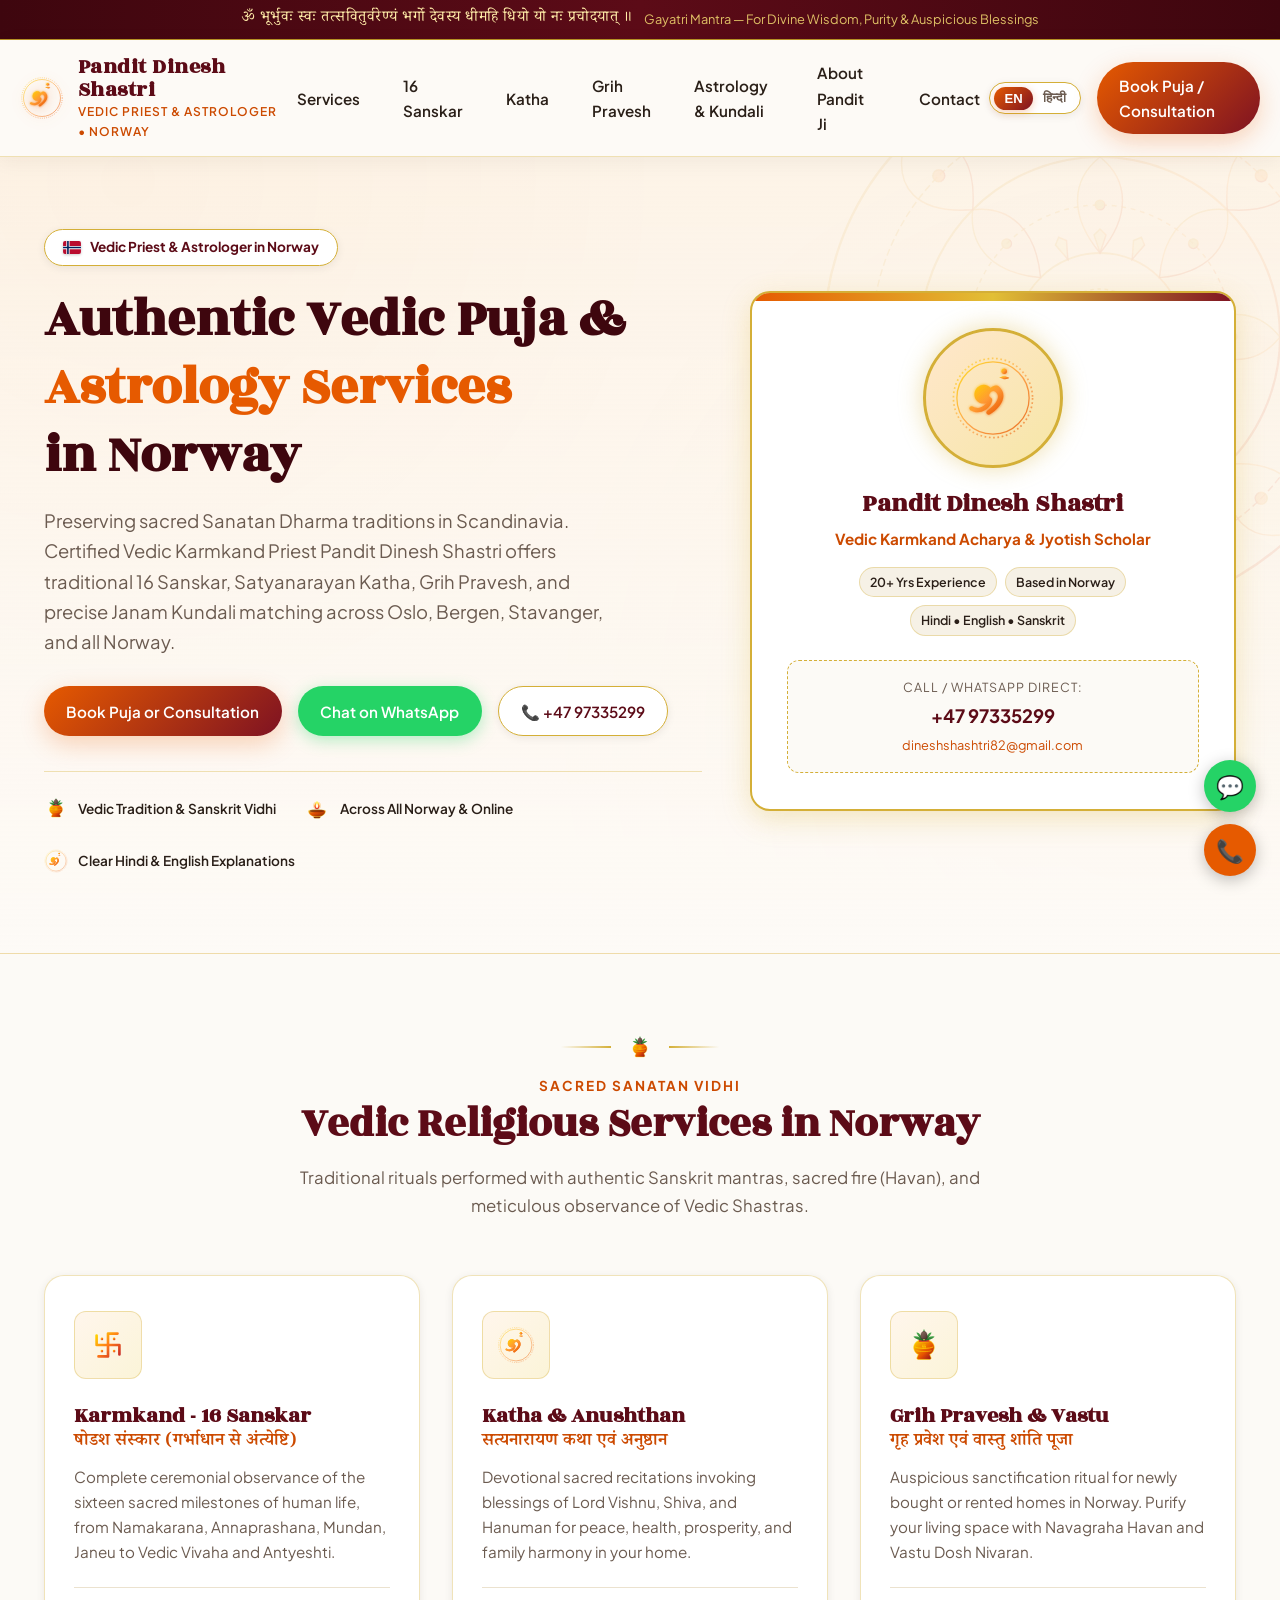
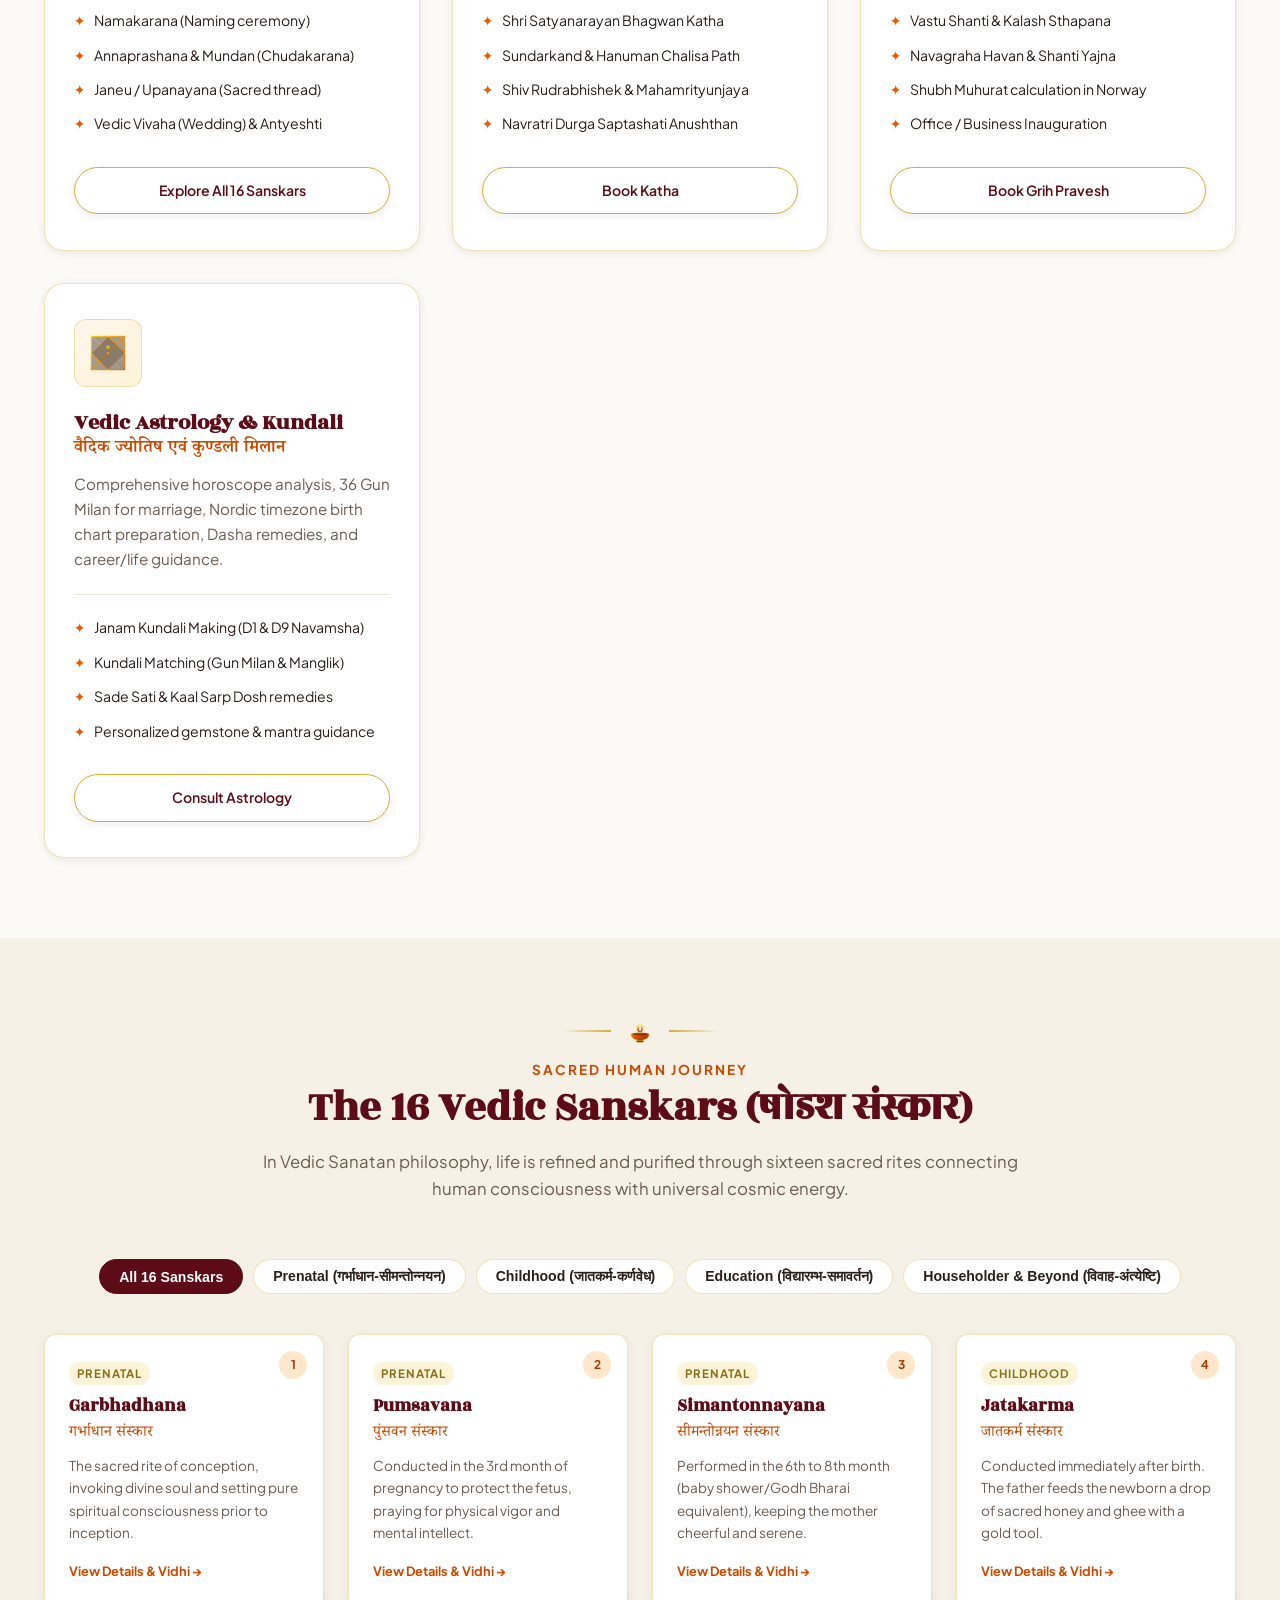
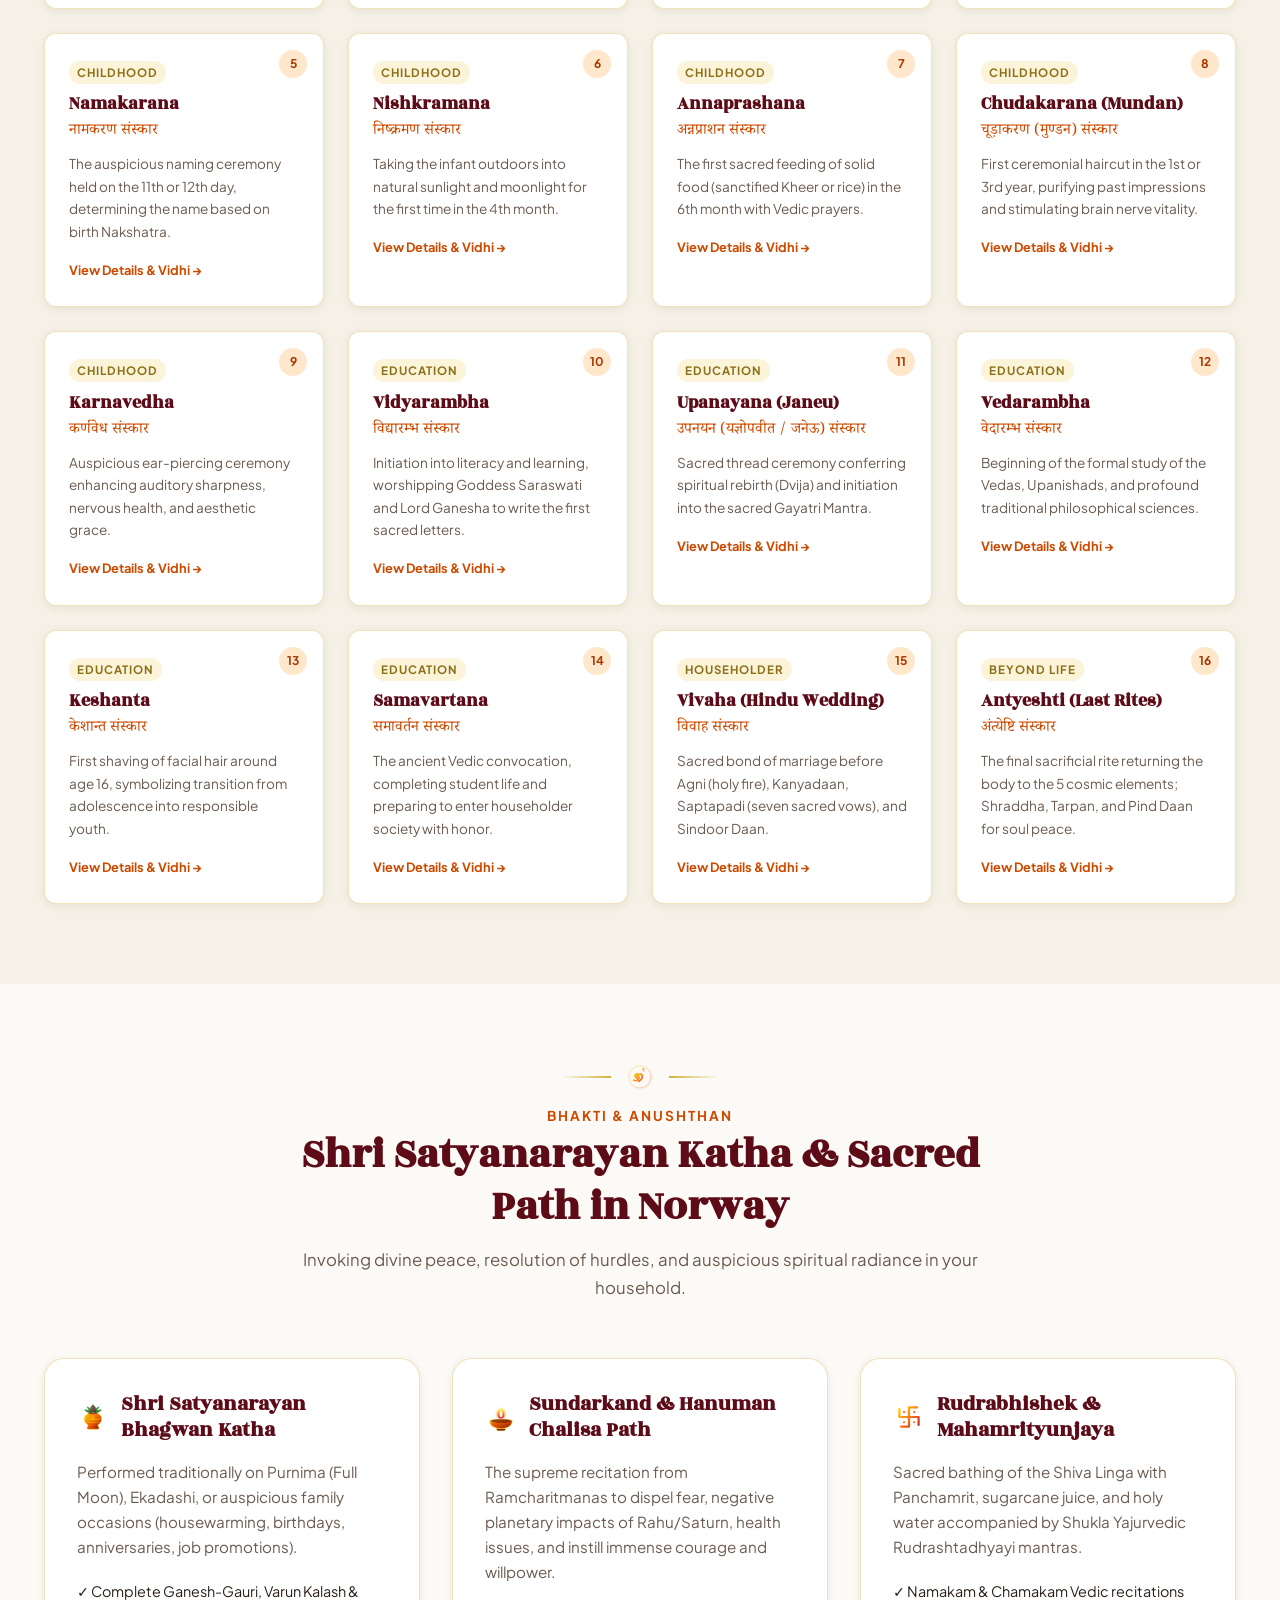
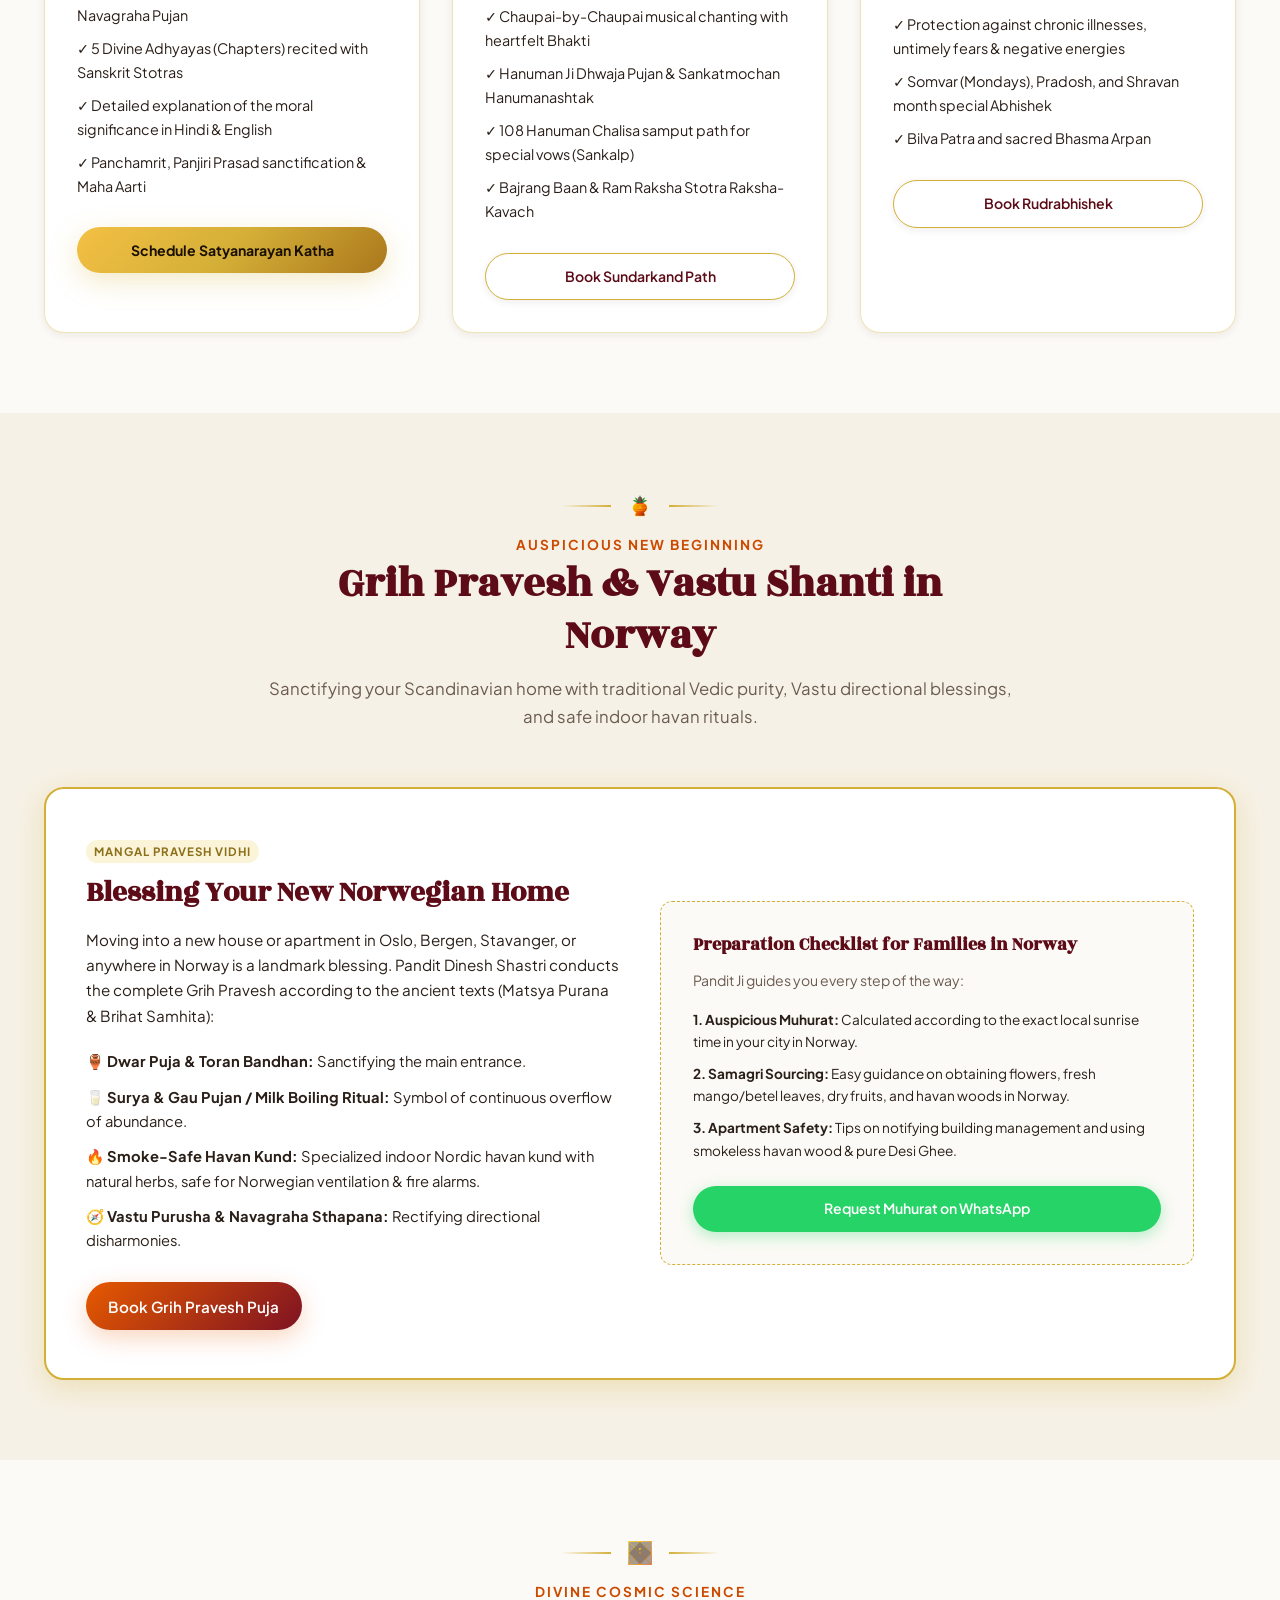
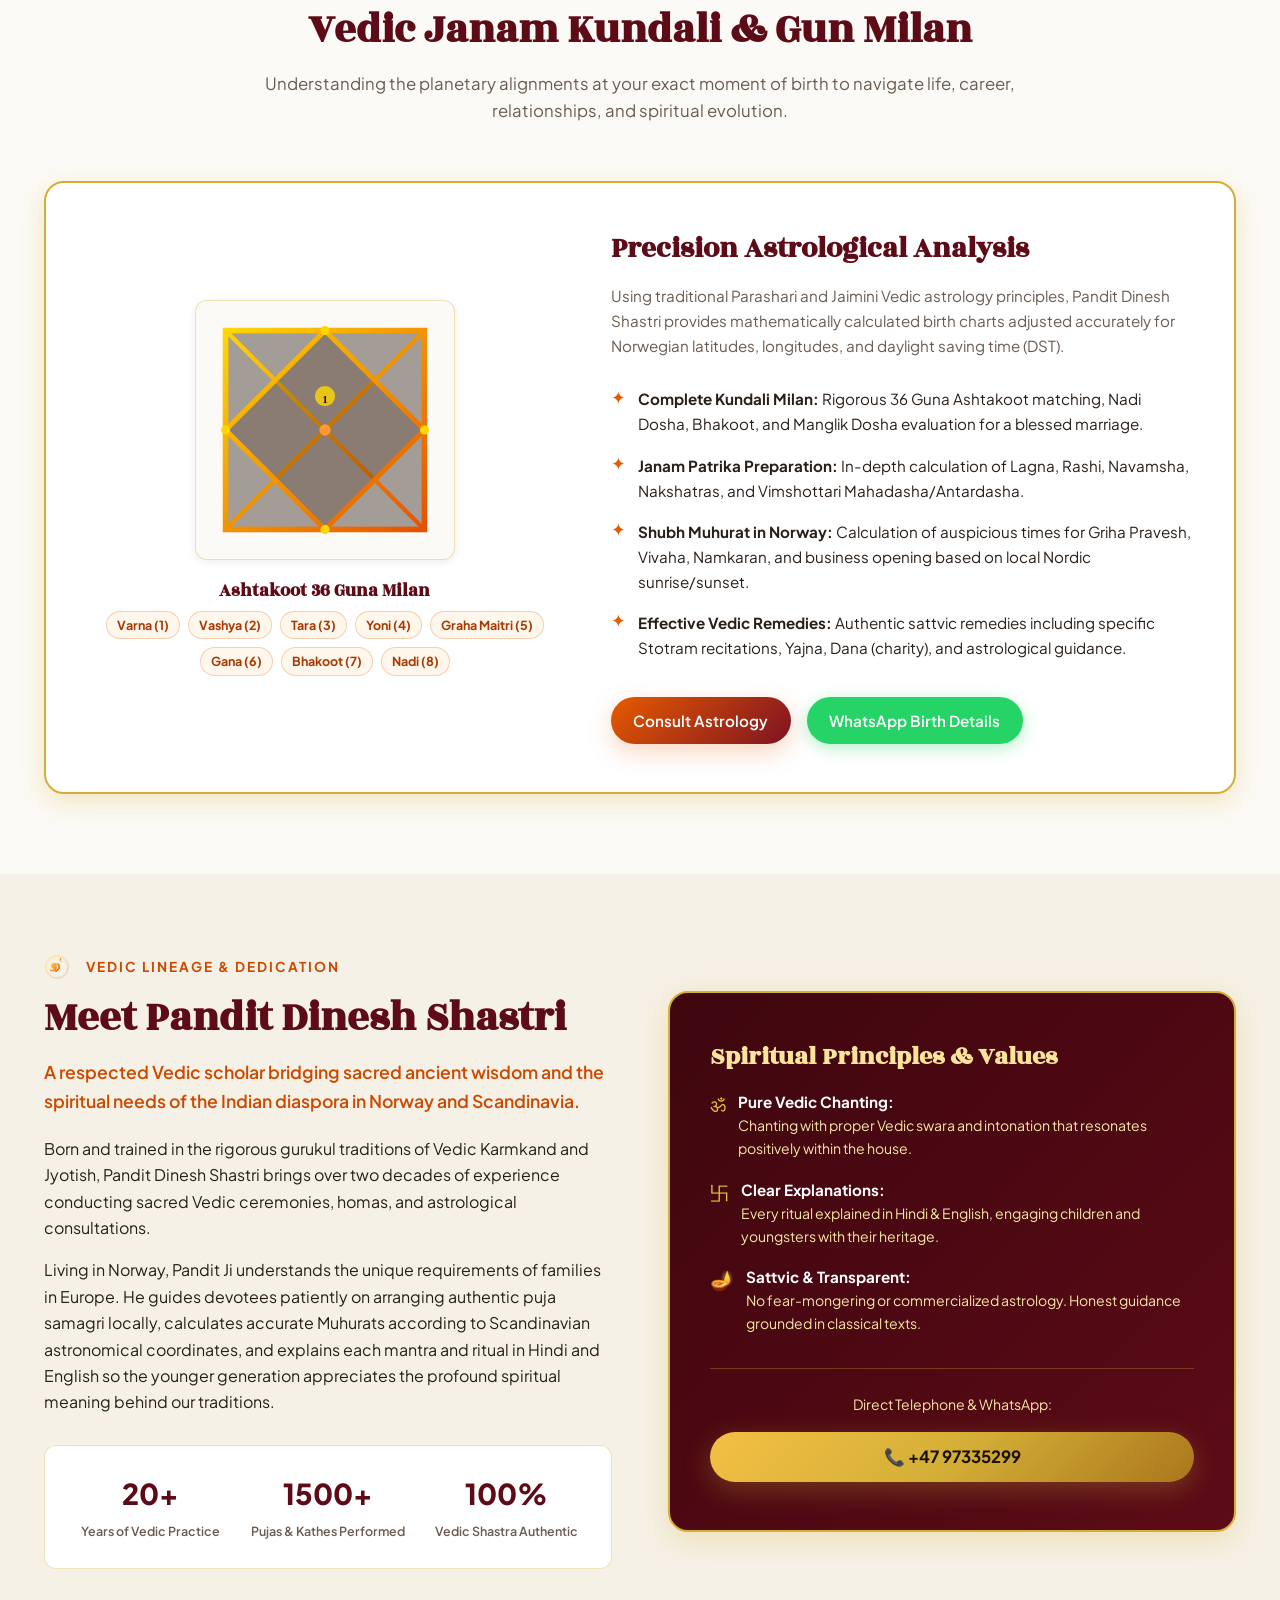
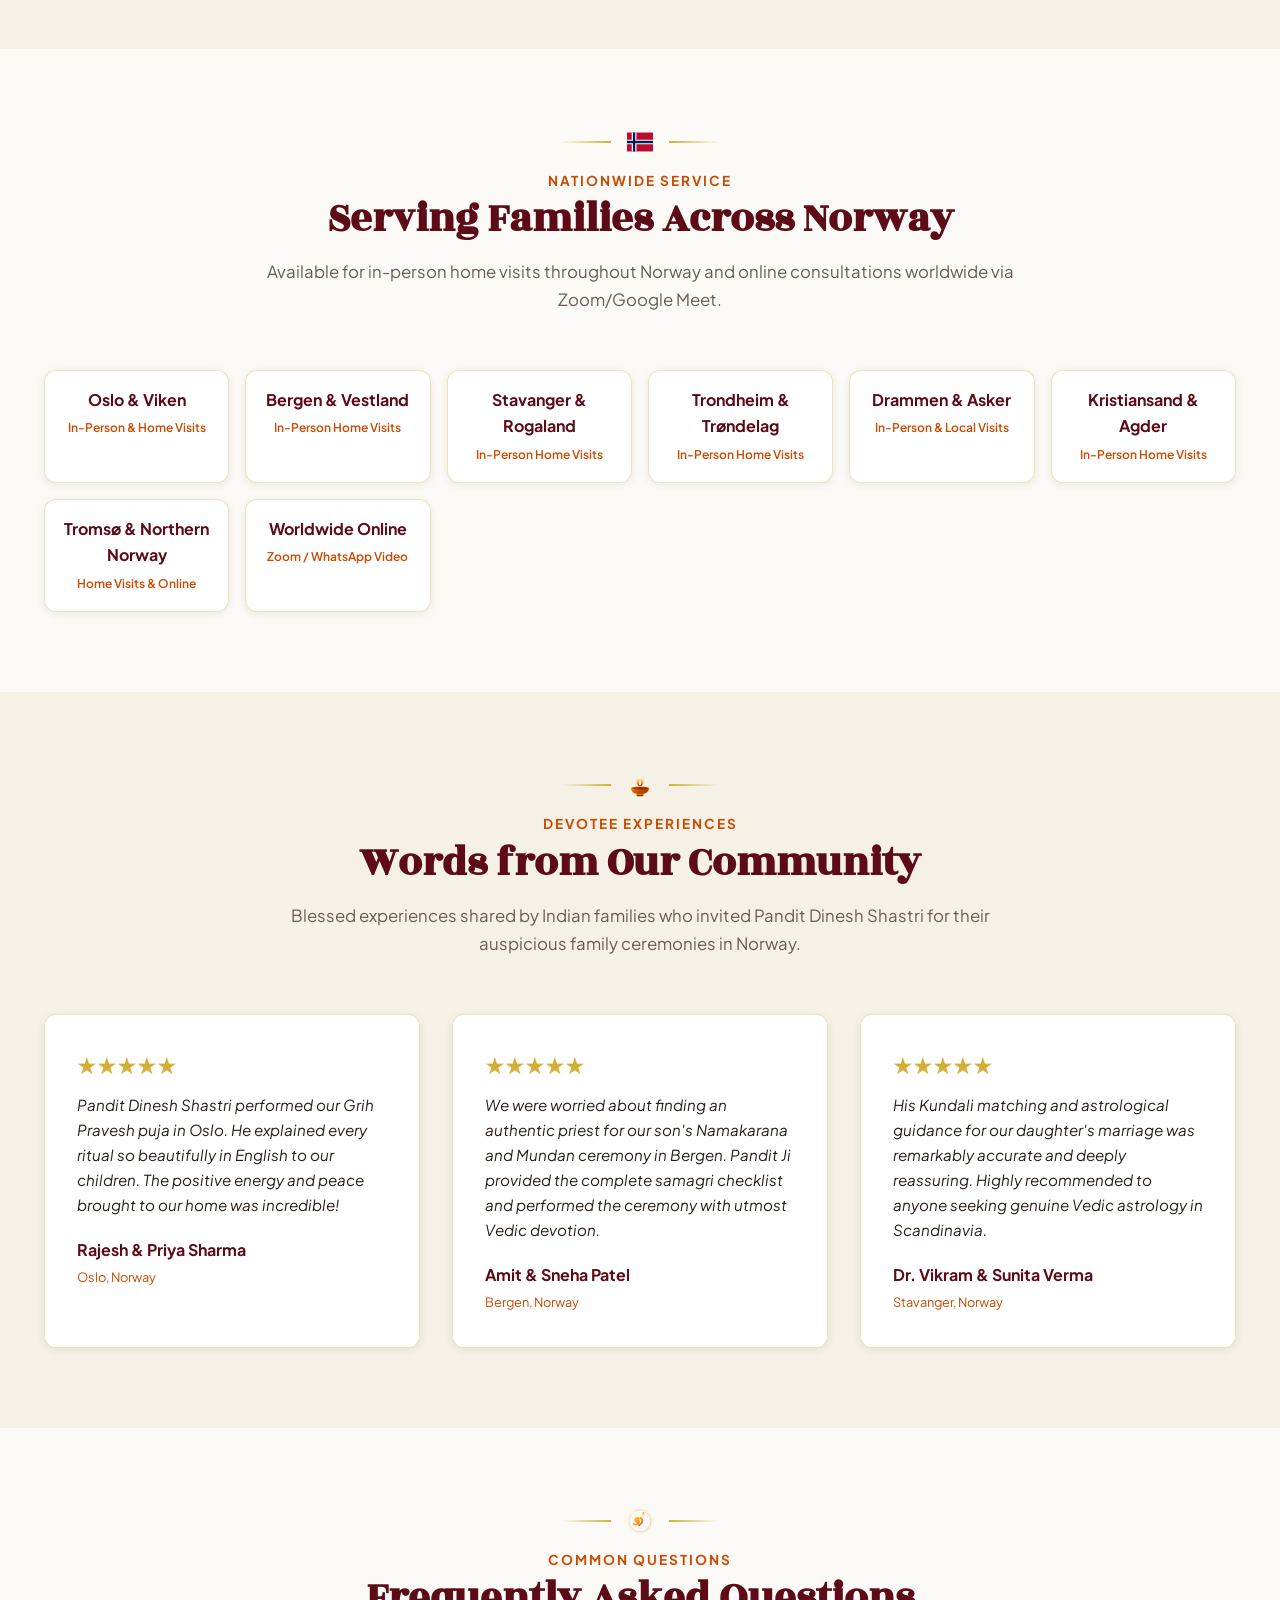
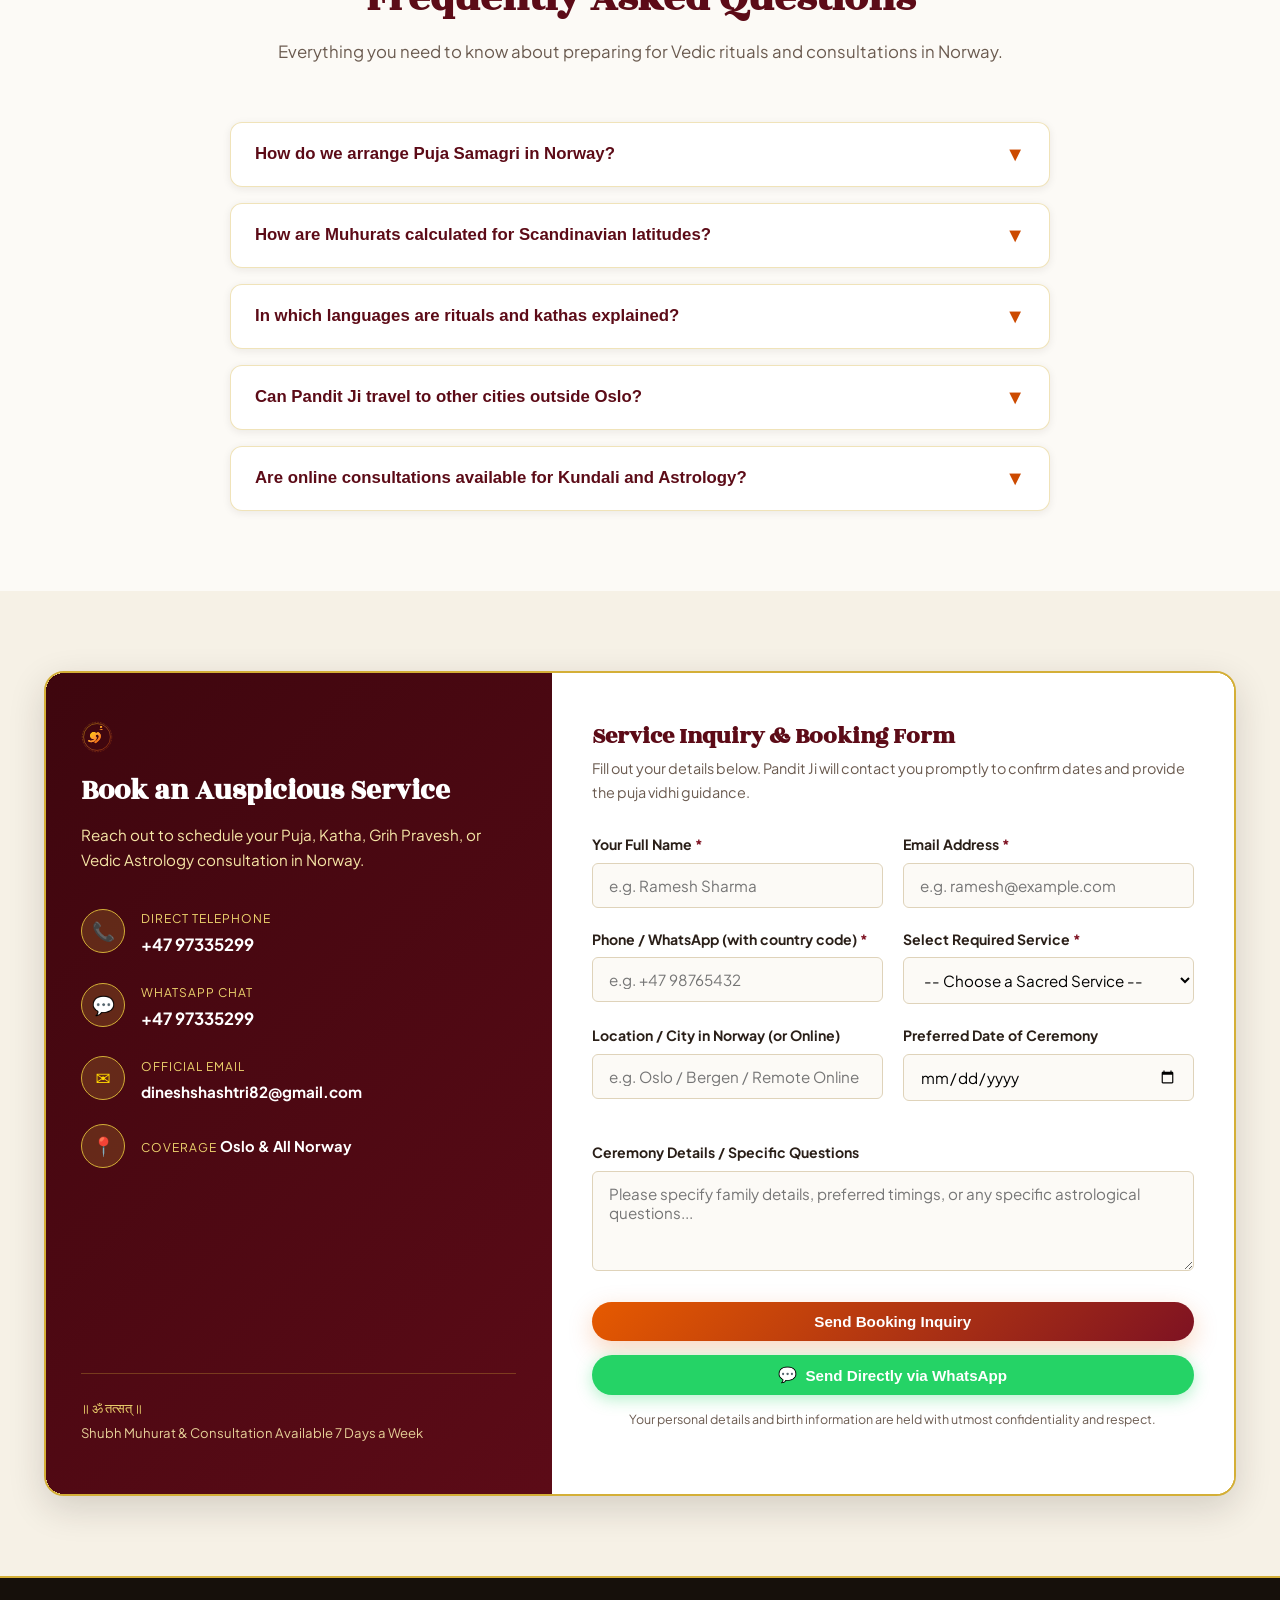
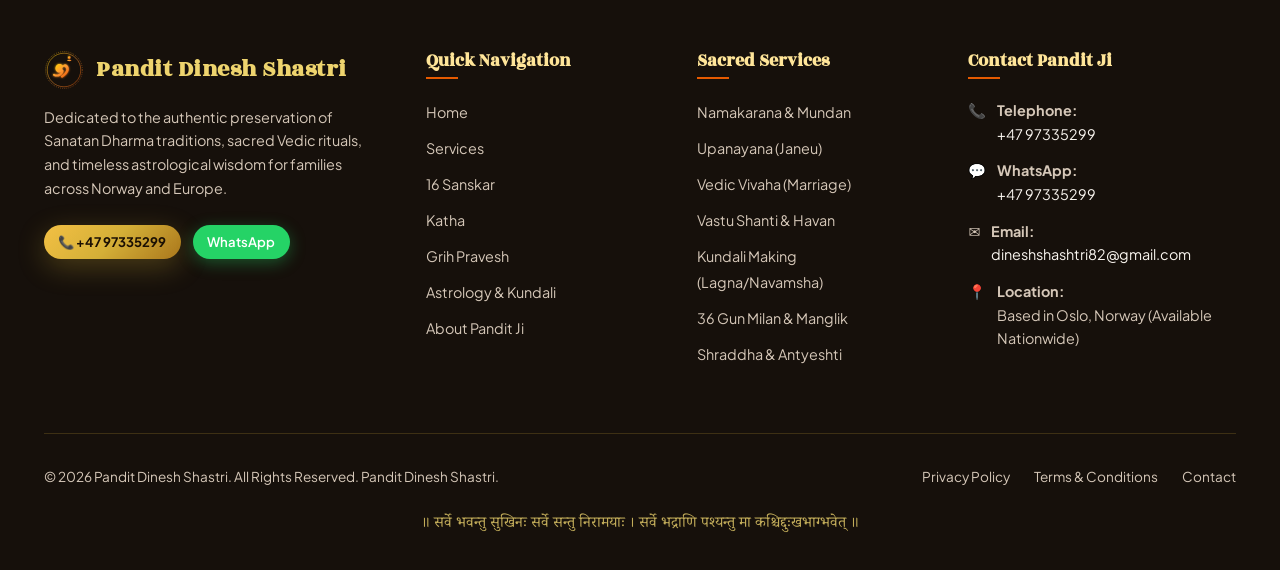
==== index.html @ 43924b11 "Initial commit" ====
<!DOCTYPE html>
<html lang="en">
<head>
  <meta charset="UTF-8">
  <meta name="viewport" content="width=device-width, initial-scale=1.0">
  <title>Pandit Dinesh Shastri | Vedic Hindu Priest & Astrologer in Norway</title>
  <meta name="description" content="Authentic Vedic Hindu Priest and Astrologer in Norway. Pandit Dinesh Shastri conducts 16 Sanskar, Satyanarayan Katha, Grih Pravesh Puja, Janam Kundali Making, and Gun Milan matching across Oslo, Bergen, Stavanger, Trondheim, and all Norway.">
  <meta name="keywords" content="Pandit in Norway, Hindu Priest Norway, Indian Astrologer Norway, Grih Pravesh Puja Oslo, Satyanarayan Katha Norway, 16 Sanskar, Kundali Matching Norway, Vedic Karmkand Oslo, Pandit Dinesh Shastri">
  <meta name="author" content="Pandit Dinesh Shastri">
  <meta property="og:title" content="Pandit Dinesh Shastri | Vedic Hindu Priest & Astrologer in Norway">
  <meta property="og:description" content="Traditional Vedic Hindu Priest in Norway. 16 Sanskar, Satyanarayan Katha, Grih Pravesh, Janam Kundali Making & Matching. Phone / WhatsApp: +47 97335299">
  <meta property="og:type" content="website">
  <meta name="theme-color" content="#7E1222">

  <!-- Favicon / Vedic Om -->
  <link rel="icon" type="image/svg+xml" href="assets/icons/om.svg">

  <!-- Google Fonts Preconnect & Stylesheets -->
  <link rel="preconnect" href="https://fonts.googleapis.com">
  <link rel="preconnect" href="https://fonts.gstatic.com" crossorigin>
  <link href="https://fonts.googleapis.com/css2?family=Cinzel+Decorative:wght@700&family=Noto+Serif+Devanagari:wght@400;600;700&family=Plus+Jakarta+Sans:wght@400;500;600;700;800&family=Rozha+One&family=Yatra+One&display=swap" rel="stylesheet">

  <!-- Main Stylesheet -->
  <link rel="stylesheet" href="css/style.css">
</head>
<body>

  <!-- Top Sacred Shloka Ribbon -->
  <div class="sacred-ticker" role="region" aria-label="Sacred Vedic Invocation">
    <div class="sacred-ticker-inner">
      <span class="sacred-shloka-text" data-i18n="ticker_shloka">ॐ भूर्भुवः स्वः तत्सवितुर्वरेण्यं भर्गो देवस्य धीमहि धियो यो नः प्रचोदयात् ॥</span>
      <span class="sacred-shloka-sub" data-i18n="ticker_sub">Gayatri Mantra — For Divine Wisdom, Purity & Auspicious Blessings</span>
    </div>
  </div>

  <!-- Header / Navigation Bar -->
  <header class="navbar-header" id="topNavbar">
    <div class="container navbar-inner">
      <a href="index.html" class="brand-logo" aria-label="Pandit Dinesh Shastri Home">
        <img src="assets/icons/om.svg" alt="Sacred Om" class="brand-icon">
        <div class="brand-text">
          <span class="brand-name">Pandit Dinesh Shastri</span>
          <span class="brand-tagline">Vedic Priest & Astrologer • Norway</span>
        </div>
      </a>

      <!-- Desktop & Mobile Navigation Links -->
      <nav class="nav-menu" id="navMenu" aria-label="Main Navigation">
        <a href="#services" class="nav-link" data-i18n="nav_services">Services</a>
        <a href="#sanskars" class="nav-link" data-i18n="nav_sanskar">16 Sanskar</a>
        <a href="#katha" class="nav-link" data-i18n="nav_katha">Katha</a>
        <a href="#griha" class="nav-link" data-i18n="nav_griha">Grih Pravesh</a>
        <a href="#astrology" class="nav-link" data-i18n="nav_astrology">Astrology & Kundali</a>
        <a href="#about" class="nav-link" data-i18n="nav_about">About Pandit Ji</a>
        <a href="#contact" class="nav-link" data-i18n="nav_contact">Contact</a>
        <a href="#booking" class="btn btn-primary" style="margin-top: 0.5rem; display: none;" data-i18n="btn_book_puja">Book Puja</a>
      </nav>

      <!-- Right Action Items: Language Switcher & Call to Action -->
      <div class="nav-actions">
        <!-- Bilingual Switcher: English (Default) & Hindi -->
        <div class="lang-switcher" aria-label="Language Selector">
          <button type="button" class="lang-btn active" data-lang="en">EN</button>
          <button type="button" class="lang-btn" data-lang="hi">हिन्दी</button>
        </div>

        <a href="#booking" class="btn btn-primary" data-i18n="btn_book_puja">Book Puja / Consultation</a>

        <!-- Mobile Drawer Toggle Button -->
        <button type="button" class="mobile-nav-toggle" aria-label="Toggle Mobile Menu" aria-expanded="false">
          ☰
        </button>
      </div>
    </div>
  </header>

  <!-- Hero Section -->
  <main>
    <section class="hero-section" id="home">
      <img src="assets/images/mandala.svg" alt="" class="hero-mandala-bg" aria-hidden="true">
      <div class="container hero-grid">
        <!-- Hero Left Column: Information & Actions -->
        <div class="hero-content">
          <div class="hero-badge-pill">
            <img src="assets/icons/norway-flag.svg" alt="Norway Flag" class="norway-flag-icon">
            <span data-i18n="hero_badge">Vedic Priest & Astrologer in Norway</span>
          </div>

          <h1 class="hero-title">
            <span data-i18n="hero_title_prefix">Authentic Vedic Puja &</span><br>
            <span class="highlight-gold" data-i18n="hero_title_highlight">Astrology Services</span><br>
            <span data-i18n="hero_title_suffix">in Norway</span>
          </h1>

          <p class="hero-subtitle" data-i18n="hero_subtitle">
            Preserving sacred Sanatan Dharma traditions in Scandinavia. Certified Vedic Karmkand Priest Pandit Dinesh Shastri offers traditional 16 Sanskar, Satyanarayan Katha, Grih Pravesh, and precise Janam Kundali matching across Oslo, Bergen, Stavanger, and all Norway.
          </p>

          <div class="hero-actions">
            <a href="#booking" class="btn btn-primary" data-i18n="hero_cta_book">Book Puja or Consultation</a>
            <a href="https://wa.me/4797335299?text=Namaste%20Pandit%20Dinesh%20Shastri%20Ji,%20I%20would%20like%20to%20inquire%20about%20Puja%20services%20in%20Norway." target="_blank" rel="noopener" class="btn btn-whatsapp">
              <span data-i18n="hero_cta_whatsapp">Chat on WhatsApp</span>
            </a>
            <a href="tel:+4797335299" class="btn btn-secondary">
              📞 +47 97335299
            </a>
          </div>

          <div class="hero-trust-bar">
            <div class="trust-item">
              <img src="assets/icons/kalash.svg" alt="" class="trust-icon">
              <span class="trust-text" data-i18n="hero_trust_1">Vedic Tradition & Sanskrit Vidhi</span>
            </div>
            <div class="trust-item">
              <img src="assets/icons/diya.svg" alt="" class="trust-icon">
              <span class="trust-text" data-i18n="hero_trust_2">Across All Norway & Online</span>
            </div>
            <div class="trust-item">
              <img src="assets/icons/om.svg" alt="" class="trust-icon">
              <span class="trust-text" data-i18n="hero_trust_3">Clear Hindi & English Explanations</span>
            </div>
          </div>
        </div>

        <!-- Hero Right Column: Pandit Ji Presentation Card -->
        <div class="hero-card-wrapper">
          <div class="hero-profile-card">
            <div class="profile-avatar-aura">
              <img src="assets/icons/om.svg" alt="Sacred Vedic Acharya" class="profile-avatar-icon">
            </div>

            <h2 class="priest-title" data-i18n="priest_name">Pandit Dinesh Shastri</h2>
            <p class="priest-role" data-i18n="priest_title">Vedic Karmkand Acharya & Jyotish Scholar</p>

            <div class="priest-badges">
              <span class="priest-badge" data-i18n="badge_experience">20+ Yrs Experience</span>
              <span class="priest-badge" data-i18n="badge_location">Based in Norway</span>
              <span class="priest-badge" data-i18n="badge_lang">Hindi • English • Sanskrit</span>
            </div>

            <div class="hero-contact-strip">
              <span style="font-size: 0.78rem; text-transform: uppercase; letter-spacing: 1px; color: var(--text-muted); display: block; margin-bottom: 0.2rem;" data-i18n="card_call_text">Call / WhatsApp Direct:</span>
              <a href="tel:+4797335299" class="hero-contact-link">
                +47 97335299
              </a>
              <span style="font-size: 0.8rem; color: var(--saffron-600); margin-top: 0.25rem; display: block;">dineshshashtri82@gmail.com</span>
            </div>
          </div>
        </div>
      </div>
    </section>

    <!-- Services Overview Section -->
    <section class="section" id="services">
      <div class="container">
        <div class="section-header">
          <div class="section-ornament">
            <div class="ornament-line"></div>
            <img src="assets/icons/kalash.svg" alt="" class="ornament-icon">
            <div class="ornament-line right"></div>
          </div>
          <span class="section-tag" data-i18n="services_tag">Sacred Sanatan Vidhi</span>
          <h2 class="section-title" data-i18n="services_title">Vedic Religious Services in Norway</h2>
          <p class="section-subtitle" data-i18n="services_subtitle">
            Traditional rituals performed with authentic Sanskrit mantras, sacred fire (Havan), and meticulous observance of Vedic Shastras.
          </p>
        </div>

        <div class="services-grid">
          <!-- Service Card 1: Karmkand - 16 Sanskar -->
          <div class="service-card">
            <div class="service-icon-wrapper">
              <img src="assets/icons/swastika.svg" alt="16 Sanskar Icon" class="service-icon">
            </div>
            <h3 class="service-card-title">
              <span data-i18n="serv_1_title">Karmkand - 16 Sanskar</span>
              <span class="service-card-title-hi" data-i18n="serv_1_title_hi">षोडश संस्कार (गर्भाधान से अंत्येष्टि)</span>
            </h3>
            <p class="service-card-desc" data-i18n="serv_1_desc">
              Complete ceremonial observance of the sixteen sacred milestones of human life, from Namakarana, Annaprashana, Mundan, Janeu to Vedic Vivaha and Antyeshti.
            </p>
            <ul class="service-card-features">
              <li><span class="feature-dot">✦</span> <span data-i18n="serv_1_f1">Namakarana (Naming ceremony)</span></li>
              <li><span class="feature-dot">✦</span> <span data-i18n="serv_1_f2">Annaprashana & Mundan (Chudakarana)</span></li>
              <li><span class="feature-dot">✦</span> <span data-i18n="serv_1_f3">Janeu / Upanayana (Sacred thread)</span></li>
              <li><span class="feature-dot">✦</span> <span data-i18n="serv_1_f4">Vedic Vivaha (Wedding) & Antyeshti</span></li>
            </ul>
            <div class="service-card-cta">
              <a href="#sanskars" class="btn btn-secondary" style="width: 100%; font-size: 0.88rem;" data-i18n="btn_view_sanskars">Explore All 16 Sanskars</a>
            </div>
          </div>

          <!-- Service Card 2: Katha & Anushthan -->
          <div class="service-card">
            <div class="service-icon-wrapper">
              <img src="assets/icons/om.svg" alt="Katha Icon" class="service-icon">
            </div>
            <h3 class="service-card-title">
              <span data-i18n="serv_2_title">Katha & Anushthan</span>
              <span class="service-card-title-hi" data-i18n="serv_2_title_hi">सत्यनारायण कथा एवं अनुष्ठान</span>
            </h3>
            <p class="service-card-desc" data-i18n="serv_2_desc">
              Devotional sacred recitations invoking blessings of Lord Vishnu, Shiva, and Hanuman for peace, health, prosperity, and family harmony in your home.
            </p>
            <ul class="service-card-features">
              <li><span class="feature-dot">✦</span> <span data-i18n="serv_2_f1">Shri Satyanarayan Bhagwan Katha</span></li>
              <li><span class="feature-dot">✦</span> <span data-i18n="serv_2_f2">Sundarkand & Hanuman Chalisa Path</span></li>
              <li><span class="feature-dot">✦</span> <span data-i18n="serv_2_f3">Shiv Rudrabhishek & Mahamrityunjaya</span></li>
              <li><span class="feature-dot">✦</span> <span data-i18n="serv_2_f4">Navratri Durga Saptashati Anushthan</span></li>
            </ul>
            <div class="service-card-cta">
              <a href="#katha" class="btn btn-secondary" style="width: 100%; font-size: 0.88rem;" data-i18n="btn_book_katha">Book Katha</a>
            </div>
          </div>

          <!-- Service Card 3: Grih Pravesh Puja -->
          <div class="service-card">
            <div class="service-icon-wrapper">
              <img src="assets/icons/kalash.svg" alt="Grih Pravesh Icon" class="service-icon">
            </div>
            <h3 class="service-card-title">
              <span data-i18n="serv_3_title">Grih Pravesh & Vastu</span>
              <span class="service-card-title-hi" data-i18n="serv_3_title_hi">गृह प्रवेश एवं वास्तु शांति पूजा</span>
            </h3>
            <p class="service-card-desc" data-i18n="serv_3_desc">
              Auspicious sanctification ritual for newly bought or rented homes in Norway. Purify your living space with Navagraha Havan and Vastu Dosh Nivaran.
            </p>
            <ul class="service-card-features">
              <li><span class="feature-dot">✦</span> <span data-i18n="serv_3_f1">Vastu Shanti & Kalash Sthapana</span></li>
              <li><span class="feature-dot">✦</span> <span data-i18n="serv_3_f2">Navagraha Havan & Shanti Yajna</span></li>
              <li><span class="feature-dot">✦</span> <span data-i18n="serv_3_f3">Shubh Muhurat calculation in Norway</span></li>
              <li><span class="feature-dot">✦</span> <span data-i18n="serv_3_f4">Office / Business Inauguration</span></li>
            </ul>
            <div class="service-card-cta">
              <a href="#griha" class="btn btn-secondary" style="width: 100%; font-size: 0.88rem;" data-i18n="btn_book_griha">Book Grih Pravesh</a>
            </div>
          </div>

          <!-- Service Card 4: Vedic Astrology & Kundali -->
          <div class="service-card">
            <div class="service-icon-wrapper">
              <img src="assets/icons/kundali-chart.svg" alt="Astrology Icon" class="service-icon">
            </div>
            <h3 class="service-card-title">
              <span data-i18n="serv_4_title">Vedic Astrology & Kundali</span>
              <span class="service-card-title-hi" data-i18n="serv_4_title_hi">वैदिक ज्योतिष एवं कुण्डली मिलान</span>
            </h3>
            <p class="service-card-desc" data-i18n="serv_4_desc">
              Comprehensive horoscope analysis, 36 Gun Milan for marriage, Nordic timezone birth chart preparation, Dasha remedies, and career/life guidance.
            </p>
            <ul class="service-card-features">
              <li><span class="feature-dot">✦</span> <span data-i18n="serv_4_f1">Janam Kundali Making (D1 & D9 Navamsha)</span></li>
              <li><span class="feature-dot">✦</span> <span data-i18n="serv_4_f2">Kundali Matching (Gun Milan & Manglik)</span></li>
              <li><span class="feature-dot">✦</span> <span data-i18n="serv_4_f3">Sade Sati & Kaal Sarp Dosh remedies</span></li>
              <li><span class="feature-dot">✦</span> <span data-i18n="serv_4_f4">Personalized gemstone & mantra guidance</span></li>
            </ul>
            <div class="service-card-cta">
              <a href="#astrology" class="btn btn-secondary" style="width: 100%; font-size: 0.88rem;" data-i18n="btn_book_astrology">Consult Astrology</a>
            </div>
          </div>
        </div>
      </div>
    </section>

    <!-- 16 Sanskar Showcase Section -->
    <section class="section section-bg-sand" id="sanskars">
      <div class="container">
        <div class="section-header">
          <div class="section-ornament">
            <div class="ornament-line"></div>
            <img src="assets/icons/diya.svg" alt="" class="ornament-icon">
            <div class="ornament-line right"></div>
          </div>
          <span class="section-tag" data-i18n="sanskar_tag">Sacred Human Journey</span>
          <h2 class="section-title" data-i18n="sanskar_title">The 16 Vedic Sanskars (षोडश संस्कार)</h2>
          <p class="section-subtitle" data-i18n="sanskar_subtitle">
            In Vedic Sanatan philosophy, life is refined and purified through sixteen sacred rites connecting human consciousness with universal cosmic energy.
          </p>
        </div>

        <!-- Filter Tabs -->
        <div class="sanskar-tabs" role="tablist" aria-label="Sanskar Stage Filters">
          <button type="button" class="sanskar-tab-btn active" data-filter="all" data-i18n="tab_all">All 16 Sanskars</button>
          <button type="button" class="sanskar-tab-btn" data-filter="prenatal" data-i18n="tab_prenatal">Prenatal (गर्भाधान-सीमन्तोन्नयन)</button>
          <button type="button" class="sanskar-tab-btn" data-filter="childhood" data-i18n="tab_childhood">Childhood (जातकर्म-कर्णवेध)</button>
          <button type="button" class="sanskar-tab-btn" data-filter="education" data-i18n="tab_education">Education (विद्यारम्भ-समावर्तन)</button>
          <button type="button" class="sanskar-tab-btn" data-filter="life" data-i18n="tab_life">Householder & Beyond (विवाह-अंत्येष्टि)</button>
        </div>

        <!-- Interactive Dynamic Grid populated via main.js -->
        <div class="sanskar-grid"></div>
      </div>
    </section>

    <!-- Katha & Anushthan Deep Dive Section -->
    <section class="section" id="katha">
      <div class="container">
        <div class="section-header">
          <div class="section-ornament">
            <div class="ornament-line"></div>
            <img src="assets/icons/om.svg" alt="" class="ornament-icon">
            <div class="ornament-line right"></div>
          </div>
          <span class="section-tag">Bhakti & Anushthan</span>
          <h2 class="section-title">Shri Satyanarayan Katha & Sacred Path in Norway</h2>
          <p class="section-subtitle">
            Invoking divine peace, resolution of hurdles, and auspicious spiritual radiance in your household.
          </p>
        </div>

        <div style="display: grid; grid-template-columns: repeat(auto-fit, minmax(300px, 1fr)); gap: 2rem;">
          <div style="background: #FFF; border: 1.5px solid var(--border-gold); border-radius: var(--radius-lg); padding: 2rem; box-shadow: var(--shadow-sm);">
            <div style="display: flex; align-items: center; gap: 0.75rem; margin-bottom: 1rem;">
              <img src="assets/icons/kalash.svg" alt="" style="width: 32px; height: 32px;">
              <h3 style="font-size: 1.3rem; color: var(--maroon-800);">Shri Satyanarayan Bhagwan Katha</h3>
            </div>
            <p style="color: var(--text-muted); font-size: 0.95rem; margin-bottom: 1rem;">
              Performed traditionally on Purnima (Full Moon), Ekadashi, or auspicious family occasions (housewarming, birthdays, anniversaries, job promotions).
            </p>
            <ul style="list-style: none; font-size: 0.9rem; margin-bottom: 1.5rem;">
              <li style="padding: 0.3rem 0;">✓ Complete Ganesh-Gauri, Varun Kalash & Navagraha Pujan</li>
              <li style="padding: 0.3rem 0;">✓ 5 Divine Adhyayas (Chapters) recited with Sanskrit Stotras</li>
              <li style="padding: 0.3rem 0;">✓ Detailed explanation of the moral significance in Hindi & English</li>
              <li style="padding: 0.3rem 0;">✓ Panchamrit, Panjiri Prasad sanctification & Maha Aarti</li>
            </ul>
            <a href="#booking" class="btn btn-gold" style="width: 100%; font-size: 0.88rem;">Schedule Satyanarayan Katha</a>
          </div>

          <div style="background: #FFF; border: 1.5px solid var(--border-gold); border-radius: var(--radius-lg); padding: 2rem; box-shadow: var(--shadow-sm);">
            <div style="display: flex; align-items: center; gap: 0.75rem; margin-bottom: 1rem;">
              <img src="assets/icons/diya.svg" alt="" style="width: 32px; height: 32px;">
              <h3 style="font-size: 1.3rem; color: var(--maroon-800);">Sundarkand & Hanuman Chalisa Path</h3>
            </div>
            <p style="color: var(--text-muted); font-size: 0.95rem; margin-bottom: 1rem;">
              The supreme recitation from Ramcharitmanas to dispel fear, negative planetary impacts of Rahu/Saturn, health issues, and instill immense courage and willpower.
            </p>
            <ul style="list-style: none; font-size: 0.9rem; margin-bottom: 1.5rem;">
              <li style="padding: 0.3rem 0;">✓ Chaupai-by-Chaupai musical chanting with heartfelt Bhakti</li>
              <li style="padding: 0.3rem 0;">✓ Hanuman Ji Dhwaja Pujan & Sankatmochan Hanumanashtak</li>
              <li style="padding: 0.3rem 0;">✓ 108 Hanuman Chalisa samput path for special vows (Sankalp)</li>
              <li style="padding: 0.3rem 0;">✓ Bajrang Baan & Ram Raksha Stotra Raksha-Kavach</li>
            </ul>
            <a href="#booking" class="btn btn-secondary" style="width: 100%; font-size: 0.88rem;">Book Sundarkand Path</a>
          </div>

          <div style="background: #FFF; border: 1.5px solid var(--border-gold); border-radius: var(--radius-lg); padding: 2rem; box-shadow: var(--shadow-sm);">
            <div style="display: flex; align-items: center; gap: 0.75rem; margin-bottom: 1rem;">
              <img src="assets/icons/swastika.svg" alt="" style="width: 32px; height: 32px;">
              <h3 style="font-size: 1.3rem; color: var(--maroon-800);">Rudrabhishek & Mahamrityunjaya</h3>
            </div>
            <p style="color: var(--text-muted); font-size: 0.95rem; margin-bottom: 1rem;">
              Sacred bathing of the Shiva Linga with Panchamrit, sugarcane juice, and holy water accompanied by Shukla Yajurvedic Rudrashtadhyayi mantras.
            </p>
            <ul style="list-style: none; font-size: 0.9rem; margin-bottom: 1.5rem;">
              <li style="padding: 0.3rem 0;">✓ Namakam & Chamakam Vedic recitations</li>
              <li style="padding: 0.3rem 0;">✓ Protection against chronic illnesses, untimely fears & negative energies</li>
              <li style="padding: 0.3rem 0;">✓ Somvar (Mondays), Pradosh, and Shravan month special Abhishek</li>
              <li style="padding: 0.3rem 0;">✓ Bilva Patra and sacred Bhasma Arpan</li>
            </ul>
            <a href="#booking" class="btn btn-secondary" style="width: 100%; font-size: 0.88rem;">Book Rudrabhishek</a>
          </div>
        </div>
      </div>
    </section>

    <!-- Grih Pravesh & Nordic Vastu Section -->
    <section class="section section-bg-sand" id="griha">
      <div class="container">
        <div class="section-header">
          <div class="section-ornament">
            <div class="ornament-line"></div>
            <img src="assets/icons/kalash.svg" alt="" class="ornament-icon">
            <div class="ornament-line right"></div>
          </div>
          <span class="section-tag">Auspicious New Beginning</span>
          <h2 class="section-title">Grih Pravesh & Vastu Shanti in Norway</h2>
          <p class="section-subtitle">
            Sanctifying your Scandinavian home with traditional Vedic purity, Vastu directional blessings, and safe indoor havan rituals.
          </p>
        </div>

        <div style="background: #FFF; border: 2px solid var(--gold-500); border-radius: var(--radius-lg); padding: 3rem 2.5rem; box-shadow: var(--shadow-gold);">
          <div style="display: grid; grid-template-columns: repeat(auto-fit, minmax(280px, 1fr)); gap: 2.5rem; align-items: center;">
            <div>
              <span class="sanskar-phase" style="margin-bottom: 0.8rem;">Mangal Pravesh Vidhi</span>
              <h3 style="font-size: 1.8rem; color: var(--maroon-800); margin-bottom: 1rem;">Blessing Your New Norwegian Home</h3>
              <p style="color: var(--text-main); font-size: 0.95rem; margin-bottom: 1rem;">
                Moving into a new house or apartment in Oslo, Bergen, Stavanger, or anywhere in Norway is a landmark blessing. Pandit Dinesh Shastri conducts the complete Grih Pravesh according to the ancient texts (Matsya Purana & Brihat Samhita):
              </p>
              <ul style="list-style: none; font-size: 0.92rem; margin-bottom: 1.5rem;">
                <li style="padding: 0.35rem 0;">🏺 <strong>Dwar Puja & Toran Bandhan:</strong> Sanctifying the main entrance.</li>
                <li style="padding: 0.35rem 0;">🥛 <strong>Surya & Gau Pujan / Milk Boiling Ritual:</strong> Symbol of continuous overflow of abundance.</li>
                <li style="padding: 0.35rem 0;">🔥 <strong>Smoke-Safe Havan Kund:</strong> Specialized indoor Nordic havan kund with natural herbs, safe for Norwegian ventilation & fire alarms.</li>
                <li style="padding: 0.35rem 0;">🧭 <strong>Vastu Purusha & Navagraha Sthapana:</strong> Rectifying directional disharmonies.</li>
              </ul>
              <a href="#booking" class="btn btn-primary">Book Grih Pravesh Puja</a>
            </div>

            <div style="background: var(--sand-50); border: 1.5px dashed var(--gold-500); border-radius: var(--radius-md); padding: 2rem;">
              <h4 style="color: var(--maroon-800); margin-bottom: 0.75rem;">Preparation Checklist for Families in Norway</h4>
              <p style="font-size: 0.88rem; color: var(--text-muted); margin-bottom: 1rem;">
                Pandit Ji guides you every step of the way:
              </p>
              <div style="font-size: 0.85rem; color: var(--text-main); display: flex; flex-direction: column; gap: 0.6rem;">
                <div><strong>1. Auspicious Muhurat:</strong> Calculated according to the exact local sunrise time in your city in Norway.</div>
                <div><strong>2. Samagri Sourcing:</strong> Easy guidance on obtaining flowers, fresh mango/betel leaves, dry fruits, and havan woods in Norway.</div>
                <div><strong>3. Apartment Safety:</strong> Tips on notifying building management and using smokeless havan wood & pure Desi Ghee.</div>
              </div>
              <div style="margin-top: 1.5rem; text-align: center;">
                <a href="https://wa.me/4797335299?text=Namaste%20Pandit%20Ji,%20we%20are%20planning%20a%20Grih%20Pravesh%20puja%20in%20Norway%20and%20need%20a%20shubh%20muhurat." target="_blank" rel="noopener" class="btn btn-whatsapp" style="width: 100%; font-size: 0.88rem;">
                  Request Muhurat on WhatsApp
                </a>
              </div>
            </div>
          </div>
        </div>
      </div>
    </section>

    <!-- Vedic Astrology & Kundali Section -->
    <section class="section" id="astrology">
      <div class="container">
        <div class="section-header">
          <div class="section-ornament">
            <div class="ornament-line"></div>
            <img src="assets/icons/kundali-chart.svg" alt="" class="ornament-icon">
            <div class="ornament-line right"></div>
          </div>
          <span class="section-tag" data-i18n="astro_tag">Divine Cosmic Science</span>
          <h2 class="section-title" data-i18n="astro_title">Vedic Janam Kundali & Gun Milan</h2>
          <p class="section-subtitle" data-i18n="astro_subtitle">
            Understanding the planetary alignments at your exact moment of birth to navigate life, career, relationships, and spiritual evolution.
          </p>
        </div>

        <div class="astrology-box">
          <!-- Left Visual: Vedic Kundali Chart Diagram -->
          <div class="kundali-chart-visual">
            <div class="chart-svg-container">
              <img src="assets/icons/kundali-chart.svg" alt="Traditional Vedic Kundali Chart" style="width: 100%; height: 100%;">
            </div>
            <h4 style="color: var(--maroon-800); margin-bottom: 0.5rem;">Ashtakoot 36 Guna Milan</h4>
            <div class="gun-milan-pills">
              <span class="gun-pill">Varna (1)</span>
              <span class="gun-pill">Vashya (2)</span>
              <span class="gun-pill">Tara (3)</span>
              <span class="gun-pill">Yoni (4)</span>
              <span class="gun-pill">Graha Maitri (5)</span>
              <span class="gun-pill">Gana (6)</span>
              <span class="gun-pill">Bhakoot (7)</span>
              <span class="gun-pill">Nadi (8)</span>
            </div>
          </div>

          <!-- Right Content: Astrological Consultation Pillars -->
          <div class="astrology-content">
            <h3 data-i18n="astro_h3">Precision Astrological Analysis</h3>
            <p style="color: var(--text-muted); font-size: 0.95rem; margin-bottom: 1.25rem;" data-i18n="astro_p1">
              Using traditional Parashari and Jaimini Vedic astrology principles, Pandit Dinesh Shastri provides mathematically calculated birth charts adjusted accurately for Norwegian latitudes, longitudes, and daylight saving time (DST).
            </p>

            <ul class="astrology-list">
              <li>
                <span class="check-icon">✦</span>
                <div data-i18n="astro_li1">
                  <strong>Complete Kundali Milan:</strong> Rigorous 36 Guna Ashtakoot matching, Nadi Dosha, Bhakoot, and Manglik Dosha evaluation for a blessed marriage.
                </div>
              </li>
              <li>
                <span class="check-icon">✦</span>
                <div data-i18n="astro_li2">
                  <strong>Janam Patrika Preparation:</strong> In-depth calculation of Lagna, Rashi, Navamsha, Nakshatras, and Vimshottari Mahadasha/Antardasha.
                </div>
              </li>
              <li>
                <span class="check-icon">✦</span>
                <div data-i18n="astro_li3">
                  <strong>Shubh Muhurat in Norway:</strong> Calculation of auspicious times for Griha Pravesh, Vivaha, Namkaran, and business opening based on local Nordic sunrise/sunset.
                </div>
              </li>
              <li>
                <span class="check-icon">✦</span>
                <div data-i18n="astro_li4">
                  <strong>Effective Vedic Remedies:</strong> Authentic sattvic remedies including specific Stotram recitations, Yajna, Dana (charity), and astrological guidance.
                </div>
              </li>
            </ul>

            <div style="display: flex; gap: 1rem; flex-wrap: wrap;">
              <a href="#booking" class="btn btn-primary" data-i18n="btn_book_astrology">Consult Astrology</a>
              <a href="https://wa.me/4797335299?text=Namaste%20Pandit%20Ji,%20I%20would%20like%20to%20get%20my%20Janam%20Kundali%20checked." target="_blank" rel="noopener" class="btn btn-whatsapp">
                WhatsApp Birth Details
              </a>
            </div>
          </div>
        </div>
      </div>
    </section>

    <!-- About Pandit Ji Section -->
    <section class="section section-bg-sand" id="about">
      <div class="container">
        <div style="display: grid; grid-template-columns: repeat(auto-fit, minmax(320px, 1fr)); gap: 3.5rem; align-items: center;">
          <div>
            <div class="section-ornament" style="justify-content: flex-start;">
              <img src="assets/icons/om.svg" alt="" class="ornament-icon">
              <span class="section-tag" data-i18n="about_tag">Vedic Lineage & Dedication</span>
            </div>
            <h2 class="section-title" data-i18n="about_title">Meet Pandit Dinesh Shastri</h2>
            <p style="font-size: 1.1rem; color: var(--saffron-600); font-weight: 600; margin-bottom: 1.25rem;" data-i18n="about_subtitle">
              A respected Vedic scholar bridging sacred ancient wisdom and the spiritual needs of the Indian diaspora in Norway and Scandinavia.
            </p>
            <p style="color: var(--text-main); margin-bottom: 1rem;" data-i18n="about_p1">
              Born and trained in the rigorous gurukul traditions of Vedic Karmkand and Jyotish, Pandit Dinesh Shastri brings over two decades of experience conducting sacred Vedic ceremonies, homas, and astrological consultations.
            </p>
            <p style="color: var(--text-main); margin-bottom: 1.8rem;" data-i18n="about_p2">
              Living in Norway, Pandit Ji understands the unique requirements of families in Europe. He guides devotees patiently on arranging authentic puja samagri locally, calculates accurate Muhurats according to Scandinavian astronomical coordinates, and explains each mantra and ritual in Hindi and English so the younger generation appreciates the profound spiritual meaning behind our traditions.
            </p>

            <div style="display: grid; grid-template-columns: repeat(3, 1fr); gap: 1rem; text-align: center; background: #FFF; padding: 1.5rem; border-radius: var(--radius-md); border: 1.5px solid var(--border-gold);">
              <div>
                <span style="font-size: 1.8rem; font-weight: 800; color: var(--maroon-800); display: block;" data-i18n="about_stat1_val">20+</span>
                <span style="font-size: 0.78rem; font-weight: 600; color: var(--text-muted);" data-i18n="about_stat1_lbl">Years Experience</span>
              </div>
              <div>
                <span style="font-size: 1.8rem; font-weight: 800; color: var(--maroon-800); display: block;" data-i18n="about_stat2_val">1500+</span>
                <span style="font-size: 0.78rem; font-weight: 600; color: var(--text-muted);" data-i18n="about_stat2_lbl">Pujas Performed</span>
              </div>
              <div>
                <span style="font-size: 1.8rem; font-weight: 800; color: var(--maroon-800); display: block;" data-i18n="about_stat3_val">100%</span>
                <span style="font-size: 0.78rem; font-weight: 600; color: var(--text-muted);" data-i18n="about_stat3_lbl">Vedic Shastra Authentic</span>
              </div>
            </div>
          </div>

          <div style="position: relative;">
            <div style="background: linear-gradient(135deg, var(--maroon-900), var(--maroon-800)); color: #FFF; border: 2px solid var(--gold-500); border-radius: var(--radius-lg); padding: 3rem 2.5rem; box-shadow: var(--shadow-gold);">
              <h3 style="color: #FFE599; font-size: 1.6rem; margin-bottom: 1rem;">Spiritual Principles & Values</h3>
              <ul style="list-style: none; display: flex; flex-direction: column; gap: 1rem; font-size: 0.95rem;">
                <li style="display: flex; gap: 0.75rem;">
                  <span style="color: var(--gold-400); font-size: 1.2rem;">ॐ</span>
                  <div>
                    <strong style="color: #FFF;">Pure Vedic Chanting:</strong>
                    <div style="color: var(--gold-200); font-size: 0.88rem;">Chanting with proper Vedic swara and intonation that resonates positively within the house.</div>
                  </div>
                </li>
                <li style="display: flex; gap: 0.75rem;">
                  <span style="color: var(--gold-400); font-size: 1.2rem;">卐</span>
                  <div>
                    <strong style="color: #FFF;">Clear Explanations:</strong>
                    <div style="color: var(--gold-200); font-size: 0.88rem;">Every ritual explained in Hindi & English, engaging children and youngsters with their heritage.</div>
                  </div>
                </li>
                <li style="display: flex; gap: 0.75rem;">
                  <span style="color: var(--gold-400); font-size: 1.2rem;">🪔</span>
                  <div>
                    <strong style="color: #FFF;">Sattvic & Transparent:</strong>
                    <div style="color: var(--gold-200); font-size: 0.88rem;">No fear-mongering or commercialized astrology. Honest guidance grounded in classical texts.</div>
                  </div>
                </li>
              </ul>

              <div style="margin-top: 2rem; padding-top: 1.5rem; border-top: 1px solid rgba(212, 175, 55, 0.3); text-align: center;">
                <p style="font-size: 0.88rem; color: var(--gold-200); margin-bottom: 1rem;">Direct Telephone & WhatsApp:</p>
                <a href="tel:+4797335299" class="btn btn-gold" style="width: 100%; font-size: 1.05rem;">
                  📞 +47 97335299
                </a>
              </div>
            </div>
          </div>
        </div>
      </div>
    </section>

    <!-- Norway Service Areas Section -->
    <section class="section" id="coverage">
      <div class="container">
        <div class="section-header">
          <div class="section-ornament">
            <div class="ornament-line"></div>
            <img src="assets/icons/norway-flag.svg" alt="" class="ornament-icon">
            <div class="ornament-line right"></div>
          </div>
          <span class="section-tag" data-i18n="norway_tag">Nationwide Service</span>
          <h2 class="section-title" data-i18n="norway_title">Serving Families Across Norway</h2>
          <p class="section-subtitle" data-i18n="norway_subtitle">
            Available for in-person home visits throughout Norway and online consultations worldwide via Zoom/Google Meet.
          </p>
        </div>

        <div class="service-locations-grid">
          <div class="location-chip">
            <div class="location-name" data-i18n="loc_oslo">Oslo & Viken</div>
            <span class="location-type">In-Person & Home Visits</span>
          </div>
          <div class="location-chip">
            <div class="location-name" data-i18n="loc_bergen">Bergen & Vestland</div>
            <span class="location-type">In-Person Home Visits</span>
          </div>
          <div class="location-chip">
            <div class="location-name" data-i18n="loc_stavanger">Stavanger & Rogaland</div>
            <span class="location-type">In-Person Home Visits</span>
          </div>
          <div class="location-chip">
            <div class="location-name" data-i18n="loc_trondheim">Trondheim & Trøndelag</div>
            <span class="location-type">In-Person Home Visits</span>
          </div>
          <div class="location-chip">
            <div class="location-name" data-i18n="loc_drammen">Drammen & Asker</div>
            <span class="location-type">In-Person & Local Visits</span>
          </div>
          <div class="location-chip">
            <div class="location-name" data-i18n="loc_kristiansand">Kristiansand & Agder</div>
            <span class="location-type">In-Person Home Visits</span>
          </div>
          <div class="location-chip">
            <div class="location-name" data-i18n="loc_tromso">Tromsø & Northern Norway</div>
            <span class="location-type">Home Visits & Online</span>
          </div>
          <div class="location-chip">
            <div class="location-name" data-i18n="loc_remote">Worldwide Online</div>
            <span class="location-type">Zoom / WhatsApp Video</span>
          </div>
        </div>
      </div>
    </section>

    <!-- Community Testimonials Section -->
    <section class="section section-bg-sand" id="testimonials">
      <div class="container">
        <div class="section-header">
          <div class="section-ornament">
            <div class="ornament-line"></div>
            <img src="assets/icons/diya.svg" alt="" class="ornament-icon">
            <div class="ornament-line right"></div>
          </div>
          <span class="section-tag" data-i18n="test_tag">Devotee Experiences</span>
          <h2 class="section-title" data-i18n="test_title">Words from Our Community</h2>
          <p class="section-subtitle" data-i18n="test_subtitle">
            Blessed experiences shared by Indian families who invited Pandit Dinesh Shastri for their auspicious family ceremonies in Norway.
          </p>
        </div>

        <div style="display: grid; grid-template-columns: repeat(auto-fit, minmax(300px, 1fr)); gap: 2rem;">
          <div style="background: #FFF; border: 1.5px solid var(--border-gold); border-radius: var(--radius-md); padding: 2rem; box-shadow: var(--shadow-sm);">
            <div style="color: var(--gold-500); font-size: 1.4rem; margin-bottom: 0.5rem;">★★★★★</div>
            <p style="font-style: italic; color: var(--text-main); font-size: 0.95rem; margin-bottom: 1.25rem;" data-i18n="test_1_quote">
              "Pandit Dinesh Shastri performed our Grih Pravesh puja in Oslo. He explained every ritual so beautifully in English to our children. The positive energy and peace brought to our home was incredible!"
            </p>
            <strong style="color: var(--maroon-800); display: block;" data-i18n="test_1_author">Rajesh & Priya Sharma</strong>
            <span style="font-size: 0.8rem; color: var(--saffron-600);" data-i18n="test_1_loc">Oslo, Norway</span>
          </div>

          <div style="background: #FFF; border: 1.5px solid var(--border-gold); border-radius: var(--radius-md); padding: 2rem; box-shadow: var(--shadow-sm);">
            <div style="color: var(--gold-500); font-size: 1.4rem; margin-bottom: 0.5rem;">★★★★★</div>
            <p style="font-style: italic; color: var(--text-main); font-size: 0.95rem; margin-bottom: 1.25rem;" data-i18n="test_2_quote">
              "We were worried about finding an authentic priest for our son's Namakarana and Mundan ceremony in Bergen. Pandit Ji provided the complete samagri checklist and performed the ceremony with utmost Vedic devotion."
            </p>
            <strong style="color: var(--maroon-800); display: block;" data-i18n="test_2_author">Amit & Sneha Patel</strong>
            <span style="font-size: 0.8rem; color: var(--saffron-600);" data-i18n="test_2_loc">Bergen, Norway</span>
          </div>

          <div style="background: #FFF; border: 1.5px solid var(--border-gold); border-radius: var(--radius-md); padding: 2rem; box-shadow: var(--shadow-sm);">
            <div style="color: var(--gold-500); font-size: 1.4rem; margin-bottom: 0.5rem;">★★★★★</div>
            <p style="font-style: italic; color: var(--text-main); font-size: 0.95rem; margin-bottom: 1.25rem;" data-i18n="test_3_quote">
              "His Kundali matching and astrological guidance for our daughter's marriage was remarkably accurate and deeply reassuring. Highly recommended to anyone seeking genuine Vedic astrology in Scandinavia."
            </p>
            <strong style="color: var(--maroon-800); display: block;" data-i18n="test_3_author">Dr. Vikram & Sunita Verma</strong>
            <span style="font-size: 0.8rem; color: var(--saffron-600);" data-i18n="test_3_loc">Stavanger, Norway</span>
          </div>
        </div>
      </div>
    </section>

    <!-- FAQ Section -->
    <section class="section" id="faq">
      <div class="container">
        <div class="section-header">
          <div class="section-ornament">
            <div class="ornament-line"></div>
            <img src="assets/icons/om.svg" alt="" class="ornament-icon">
            <div class="ornament-line right"></div>
          </div>
          <span class="section-tag" data-i18n="faq_tag">Common Questions</span>
          <h2 class="section-title" data-i18n="faq_title">Frequently Asked Questions</h2>
          <p class="section-subtitle" data-i18n="faq_subtitle">
            Everything you need to know about preparing for Vedic rituals and consultations in Norway.
          </p>
        </div>

        <div class="faq-accordion">
          <!-- FAQ 1 -->
          <div class="faq-item">
            <button type="button" class="faq-question">
              <span data-i18n="faq_q1">How do we arrange Puja Samagri in Norway?</span>
              <span class="faq-toggle-icon">▼</span>
            </button>
            <div class="faq-answer">
              <p data-i18n="faq_a1">
                Pandit Dinesh Shastri provides a detailed, organized checklist well in advance. Most common ingredients (ghee, rice, fruits, flowers, milk, honey) are easily sourced from local Norwegian supermarkets, while specialized items (havan samagri, gangajal, dhoop, sacred threads) can be obtained from Indian grocery stores in Oslo, Bergen, or Trondheim. Pandit Ji also brings essential sacred items.
              </p>
            </div>
          </div>

          <!-- FAQ 2 -->
          <div class="faq-item">
            <button type="button" class="faq-question">
              <span data-i18n="faq_q2">How are Muhurats calculated for Scandinavian latitudes?</span>
              <span class="faq-toggle-icon">▼</span>
            </button>
            <div class="faq-answer">
              <p data-i18n="faq_a2">
                Due to Norway's extreme seasonal shifts in sunrise and sunset (such as the midnight sun in summer and polar night in winter), standard Indian Panchang times cannot be applied directly. Pandit Ji calculates local LMT (Local Mean Time), Vedic Choghadiya, and planetary hours strictly adjusted for Norwegian coordinates.
              </p>
            </div>
          </div>

          <!-- FAQ 3 -->
          <div class="faq-item">
            <button type="button" class="faq-question">
              <span data-i18n="faq_q3">In which languages are rituals and kathas explained?</span>
              <span class="faq-toggle-icon">▼</span>
            </button>
            <div class="faq-answer">
              <p data-i18n="faq_a3">
                Mantras are chanted in pure traditional Sanskrit according to Vedic swaras. The story, significance, and rituals are explained fluently in Hindi or English, ensuring that all family members, including children and non-Hindi speakers, actively connect with the ceremony.
              </p>
            </div>
          </div>

          <!-- FAQ 4 -->
          <div class="faq-item">
            <button type="button" class="faq-question">
              <span data-i18n="faq_q4">Can Pandit Ji travel to other cities outside Oslo?</span>
              <span class="faq-toggle-icon">▼</span>
            </button>
            <div class="faq-answer">
              <p data-i18n="faq_a4">
                Yes! Pandit Ji regularly travels for ceremonies across Norway (Bergen, Stavanger, Trondheim, Drammen, Sandnes, Kristiansand, etc.). For distant locations, travel arrangements can be discussed during booking.
              </p>
            </div>
          </div>

          <!-- FAQ 5 -->
          <div class="faq-item">
            <button type="button" class="faq-question">
              <span data-i18n="faq_q5">Are online consultations available for Kundali and Astrology?</span>
              <span class="faq-toggle-icon">▼</span>
            </button>
            <div class="faq-answer">
              <p data-i18n="faq_a5">
                Yes, online video consultations (via Zoom, WhatsApp, or Google Meet) are available worldwide for birth chart preparation, horoscope matching, question horary (Prashna), and muhurat selection.
              </p>
            </div>
          </div>
        </div>
      </div>
    </section>

    <!-- Booking Inquiry & Contact Form Section -->
    <section class="section section-bg-sand booking-section" id="booking">
      <div class="container">
        <div class="booking-card">
          <!-- Left Sidebar: Direct Reach & Spiritual Assurance -->
          <div class="booking-sidebar">
            <div>
              <div class="section-ornament" style="justify-content: flex-start; margin-bottom: 1.25rem;">
                <img src="assets/icons/om.svg" alt="" style="width: 32px; height: 32px;">
              </div>
              <h3 data-i18n="form_sidebar_title">Book an Auspicious Service</h3>
              <p data-i18n="form_sidebar_desc">
                Reach out to schedule your Puja, Katha, Grih Pravesh, or Vedic Astrology consultation in Norway.
              </p>

              <ul class="contact-quick-list">
                <li class="contact-quick-item">
                  <div class="quick-icon-circle">📞</div>
                  <div>
                    <span class="quick-details-title">Direct Telephone</span>
                    <a href="tel:+4797335299" class="quick-details-value" style="display: block;">+47 97335299</a>
                  </div>
                </li>
                <li class="contact-quick-item">
                  <div class="quick-icon-circle">💬</div>
                  <div>
                    <span class="quick-details-title">WhatsApp Chat</span>
                    <a href="https://wa.me/4797335299" target="_blank" rel="noopener" class="quick-details-value" style="display: block;">+47 97335299</a>
                  </div>
                </li>
                <li class="contact-quick-item">
                  <div class="quick-icon-circle">✉️</div>
                  <div>
                    <span class="quick-details-title">Official Email</span>
                    <a href="mailto:dineshshashtri82@gmail.com" class="quick-details-value" style="display: block; font-size: 0.95rem;">dineshshashtri82@gmail.com</a>
                  </div>
                </li>
                <li class="contact-quick-item">
                  <div class="quick-icon-circle">📍</div>
                  <div>
                    <span class="quick-details-title">Coverage</span>
                    <span class="quick-details-value" style="font-size: 0.92rem;">Oslo & All Norway</span>
                  </div>
                </li>
              </ul>
            </div>

            <div style="border-top: 1px solid rgba(212, 175, 55, 0.3); padding-top: 1.5rem;">
              <span style="font-size: 0.8rem; color: var(--gold-300); display: block;">॥ ॐ तत्सत् ॥</span>
              <span style="font-size: 0.82rem; color: var(--gold-200); opacity: 0.9;">Shubh Muhurat & Consultation Available 7 Days a Week</span>
            </div>
          </div>

          <!-- Right: Interactive Booking Form sending to dineshshashtri82@gmail.com -->
          <div class="booking-form-area" id="contact">
            <h3 class="form-title" data-i18n="form_title">Service Inquiry & Booking Form</h3>
            <p class="form-subtitle" data-i18n="form_subtitle">
              Fill out your details below. Pandit Ji will contact you promptly to confirm dates and provide the puja vidhi guidance.
            </p>

            <form id="bookingForm">
              <!-- FormSubmit Anti-Spam & Configuration -->
              <input type="hidden" name="_subject" value="New Vedic Puja / Astrology Inquiry from Website">
              <input type="hidden" name="_captcha" value="false">
              <input type="text" name="_honey" style="display:none">

              <div class="form-grid">
                <div>
                  <label for="userName" class="form-label">
                    <span data-i18n="lbl_name">Your Full Name</span> <span class="req">*</span>
                  </label>
                  <input type="text" id="userName" name="name" class="form-control" required placeholder="e.g. Ramesh Sharma" data-i18n-ph="ph_name">
                </div>

                <div>
                  <label for="userEmail" class="form-label">
                    <span data-i18n="lbl_email">Email Address</span> <span class="req">*</span>
                  </label>
                  <input type="email" id="userEmail" name="email" class="form-control" required placeholder="e.g. ramesh@example.com" data-i18n-ph="ph_email">
                </div>

                <div>
                  <label for="userPhone" class="form-label">
                    <span data-i18n="lbl_phone">Phone / WhatsApp</span> <span class="req">*</span>
                  </label>
                  <input type="tel" id="userPhone" name="phone" class="form-control" required placeholder="e.g. +47 98765432" data-i18n-ph="ph_phone">
                </div>

                <div>
                  <label for="serviceSelect" class="form-label">
                    <span data-i18n="lbl_service">Select Required Service</span> <span class="req">*</span>
                  </label>
                  <select id="serviceSelect" name="service" class="form-control" required>
                    <option value="" disabled selected data-i18n="opt_select">-- Choose a Sacred Service --</option>
                    <option value="Karmkand - 16 Sanskar" data-i18n="opt_sanskar">Karmkand - 16 Sanskar</option>
                    <option value="Katha - Satyanarayan Katha" data-i18n="opt_katha">Katha - Shri Satyanarayan Katha / Sundarkand</option>
                    <option value="Grih Pravesh & Vastu Puja" data-i18n="opt_griha">Grih Pravesh & Vastu Puja</option>
                    <option value="Astrology - Kundali Making" data-i18n="opt_astrology">Astrology - Kundali Making / Consultation</option>
                    <option value="Astrology - Kundali Matching" data-i18n="opt_match">Astrology - Kundali Matching (Gun Milan)</option>
                    <option value="Navagraha Havan / Shanti" data-i18n="opt_havan">Navagraha Havan / Shanti Yajna</option>
                    <option value="Vedic Vivaha" data-i18n="opt_wedding">Vedic Vivaha (Hindu Marriage)</option>
                    <option value="Other Puja" data-i18n="opt_other">Other Puja or Religious Ceremony</option>
                  </select>
                </div>

                <div>
                  <label for="userCity" class="form-label">
                    <span data-i18n="lbl_city">Location / City in Norway (or Online)</span>
                  </label>
                  <input type="text" id="userCity" name="city" class="form-control" placeholder="e.g. Oslo / Bergen / Remote Online" data-i18n-ph="ph_city">
                </div>

                <div>
                  <label for="userDate" class="form-label">
                    <span data-i18n="lbl_date">Preferred Date of Ceremony</span>
                  </label>
                  <input type="date" id="userDate" name="preferred_date" class="form-control">
                </div>

                <!-- Dynamic Astrology / Birth Details (expanded when Astrology is chosen) -->
                <div class="form-group-full">
                  <div class="birth-details-box">
                    <div class="birth-title">
                      <span>✨</span>
                      <span data-i18n="astro_tag">Astrological Birth Details for Precision Kundali</span>
                    </div>
                    <div style="display: grid; grid-template-columns: repeat(auto-fit, minmax(180px, 1fr)); gap: 1rem;">
                      <div>
                        <label for="userDob" class="form-label" data-i18n="lbl_dob">Date of Birth</label>
                        <input type="date" id="userDob" name="dob" class="form-control">
                      </div>
                      <div>
                        <label for="userTob" class="form-label" data-i18n="lbl_tob">Exact Time of Birth</label>
                        <input type="text" id="userTob" name="tob" class="form-control" placeholder="HH:MM (e.g. 14:35)" data-i18n-ph="ph_tob">
                      </div>
                      <div>
                        <label for="userPob" class="form-label" data-i18n="lbl_pob">Place of Birth</label>
                        <input type="text" id="userPob" name="pob" class="form-control" placeholder="City, Country" data-i18n-ph="ph_pob">
                      </div>
                    </div>
                  </div>
                </div>

                <div class="form-group-full">
                  <label for="userMessage" class="form-label">
                    <span data-i18n="lbl_message">Ceremony Details / Specific Questions</span>
                  </label>
                  <textarea id="userMessage" name="message" class="form-control" placeholder="Please specify family details, preferred timings, or any specific astrological questions..." data-i18n-ph="ph_message"></textarea>
                </div>
              </div>

              <div class="form-submit-row">
                <button type="submit" class="btn btn-primary" style="width: 100%;">
                  <span data-i18n="btn_submit_form">Send Booking Inquiry</span>
                </button>
                <button type="button" id="whatsappSendBtn" class="btn btn-whatsapp" style="width: 100%;">
                  <span>💬</span> <span data-i18n="btn_submit_whatsapp">Send Directly via WhatsApp</span>
                </button>
                <p class="form-disclaimer" data-i18n="form_disclaimer">
                  Your personal details and birth information are held with utmost confidentiality and respect.
                </p>
              </div>

              <!-- Live Submission Feedback Box -->
              <div id="formFeedback" class="form-feedback" role="alert"></div>
            </form>
          </div>
        </div>
      </div>
    </section>
  </main>

  <!-- Detailed 16 Sanskar Native Modal Dialog -->
  <dialog class="sanskar-modal" id="sanskarDetailModal">
    <div class="modal-header">
      <h3 class="modal-title" id="modalSanskarTitle">Sanskar Details</h3>
      <button type="button" class="modal-close-btn" aria-label="Close dialog">✕</button>
    </div>
    <div class="modal-body" id="modalSanskarContent"></div>
    <div class="modal-footer">
      <button type="button" class="btn btn-secondary modal-dismiss-btn" style="font-size: 0.85rem; padding: 0.4rem 1rem;">Close</button>
    </div>
  </dialog>

  <!-- Floating Quick Actions (WhatsApp & Phone) -->
  <aside class="floating-actions" aria-label="Direct Quick Contact">
    <a href="https://wa.me/4797335299?text=Namaste%20Pandit%20Dinesh%20Shastri%20Ji,%20I%20would%20like%20to%20inquire%20about%20Puja%20services%20in%20Norway." target="_blank" rel="noopener" class="float-btn whatsapp" aria-label="Chat on WhatsApp">
      💬
    </a>
    <a href="tel:+4797335299" class="float-btn phone" aria-label="Call Pandit Ji">
      📞
    </a>
  </aside>

  <!-- Master Footer -->
  <footer class="footer-master">
    <div class="container">
      <div class="footer-grid">
        <!-- Brand & Mission Column -->
        <div class="footer-brand">
          <div style="display: flex; align-items: center; gap: 0.75rem;">
            <img src="assets/icons/om.svg" alt="" style="width: 40px; height: 40px;">
            <span class="brand-name">Pandit Dinesh Shastri</span>
          </div>
          <p class="footer-desc" data-i18n="footer_desc">
            Dedicated to the authentic preservation of Sanatan Dharma traditions, sacred Vedic rituals, and timeless astrological wisdom for families across Norway and Europe.
          </p>
          <div style="display: flex; gap: 0.75rem;">
            <a href="tel:+4797335299" class="btn btn-gold" style="font-size: 0.82rem; padding: 0.4rem 0.9rem;">
              📞 +47 97335299
            </a>
            <a href="https://wa.me/4797335299" target="_blank" rel="noopener" class="btn btn-whatsapp" style="font-size: 0.82rem; padding: 0.4rem 0.9rem;">
              WhatsApp
            </a>
          </div>
        </div>

        <!-- Quick Links -->
        <div class="footer-col">
          <h4 data-i18n="footer_quick_links">Quick Navigation</h4>
          <ul class="footer-links">
            <li><a href="#home" data-i18n="nav_home">Home</a></li>
            <li><a href="#services" data-i18n="nav_services">Services</a></li>
            <li><a href="#sanskars" data-i18n="nav_sanskar">16 Sanskar</a></li>
            <li><a href="#katha" data-i18n="nav_katha">Satyanarayan Katha</a></li>
            <li><a href="#griha" data-i18n="nav_griha">Grih Pravesh</a></li>
            <li><a href="#astrology" data-i18n="nav_astrology">Astrology & Kundali</a></li>
            <li><a href="#about" data-i18n="nav_about">About Pandit Ji</a></li>
          </ul>
        </div>

        <!-- Sacred Services -->
        <div class="footer-col">
          <h4 data-i18n="footer_services_links">Sacred Services</h4>
          <ul class="footer-links">
            <li><a href="#sanskars">Namakarana & Mundan</a></li>
            <li><a href="#sanskars">Upanayana (Janeu)</a></li>
            <li><a href="#sanskars">Vedic Vivaha (Marriage)</a></li>
            <li><a href="#griha">Vastu Shanti & Havan</a></li>
            <li><a href="#astrology">Kundali Making (Lagna/Navamsha)</a></li>
            <li><a href="#astrology">36 Gun Milan & Manglik</a></li>
            <li><a href="#sanskars">Shraddha & Antyeshti</a></li>
          </ul>
        </div>

        <!-- Contact Info Column -->
        <div class="footer-col">
          <h4 data-i18n="footer_contact_info">Contact Pandit Ji</h4>
          <ul class="footer-contact-list">
            <li>
              <span>📞</span>
              <div>
                <strong>Telephone:</strong><br>
                <a href="tel:+4797335299">+47 97335299</a>
              </div>
            </li>
            <li>
              <span>💬</span>
              <div>
                <strong>WhatsApp:</strong><br>
                <a href="https://wa.me/4797335299" target="_blank" rel="noopener">+47 97335299</a>
              </div>
            </li>
            <li>
              <span>✉️</span>
              <div>
                <strong>Email:</strong><br>
                <a href="mailto:dineshshashtri82@gmail.com">dineshshashtri82@gmail.com</a>
              </div>
            </li>
            <li>
              <span>📍</span>
              <div>
                <strong>Location:</strong><br>
                <span data-i18n="footer_address">Based in Oslo, Norway (Available Nationwide)</span>
              </div>
            </li>
          </ul>
        </div>
      </div>

      <!-- Legal Links & Copyright -->
      <div class="footer-bottom">
        <div>
          <span>© 2026 Pandit Dinesh Shastri. </span>
          <span data-i18n="footer_rights">All Rights Reserved.</span>
        </div>
        <div class="footer-legal-links">
          <a href="privacy.html" data-i18n="link_privacy">Privacy Policy</a>
          <a href="terms.html" data-i18n="link_terms">Terms & Conditions</a>
          <a href="contact.html" data-i18n="link_contact">Contact</a>
        </div>
      </div>

      <!-- Sacred Benediction -->
      <div class="footer-benediction" data-i18n="footer_benediction">
        ॥ सर्वे भवन्तु सुखिनः सर्वे सन्तु निरामयाः । सर्वे भद्राणि पश्यन्तु मा कश्चिद्दुःखभाग्भवेत् ॥
      </div>
    </div>
  </footer>

  <!-- Scripts -->
  <script src="js/translations.js"></script>
  <script src="js/main.js"></script>
</body>
</html>
---- css/style.css ----
/* ==========================================================================
   Vedic Astrologer & Hindu Priest in Norway - Pandit Dinesh Shastri
   Design System & Master Stylesheet
   ========================================================================== */

:root {
  /* Sacred Vedic Palette */
  --saffron-50: #FFF6EC;
  --saffron-100: #FFE7CC;
  --saffron-200: #FFCF99;
  --saffron-300: #FFA852;
  --saffron-400: #FF851A;
  --saffron-500: #E65A00; /* Sacred Kesariya */
  --saffron-600: #CC4A00;
  --saffron-700: #A83800;

  --gold-100: #FBF4D8;
  --gold-200: #F6E6A6;
  --gold-300: #EED46E;
  --gold-400: #E2BF36;
  --gold-500: #D4AF37; /* Suvarna Gold */
  --gold-600: #B89326;
  --gold-700: #8C6F19;

  --maroon-900: #3E060E;
  --maroon-800: #5C0B17;
  --maroon-700: #7E1222; /* Sacred Kumkum */
  --maroon-600: #A01B2E;

  --sand-50: #FCFAF6;
  --sand-100: #F6F1E6;
  --sand-200: #EBE2CF;
  --sand-300: #DFD3BA;

  --dark-charcoal: #16100B;
  --dark-surface: #241A13;
  --dark-surface-elevated: #32241A;
  --text-main: #2A1F18;
  --text-muted: #6B5B50;
  --text-light: #FAF6F0;
  --text-light-muted: #D5C7B8;

  --border-gold: rgba(212, 175, 55, 0.35);
  --border-saffron: rgba(230, 90, 0, 0.25);
  
  --shadow-sm: 0 2px 8px rgba(36, 26, 19, 0.08);
  --shadow-md: 0 6px 20px rgba(36, 26, 19, 0.12);
  --shadow-lg: 0 12px 36px rgba(36, 26, 19, 0.16);
  --shadow-gold: 0 8px 28px rgba(212, 175, 55, 0.28);
  --shadow-saffron: 0 8px 24px rgba(230, 90, 0, 0.25);

  --font-serif-vedic: 'Rozha One', 'Cinzel Decorative', serif;
  --font-devanagari: 'Noto Serif Devanagari', 'Yatra One', serif;
  --font-sans: 'Plus Jakarta Sans', system-ui, -apple-system, sans-serif;

  --radius-sm: 6px;
  --radius-md: 12px;
  --radius-lg: 20px;
  --radius-full: 9999px;

  --transition-fast: 0.2s ease;
  --transition-smooth: 0.35s cubic-bezier(0.16, 1, 0.3, 1);
}

/* Reset & Base */
*, *::before, *::after {
  box-sizing: border-box;
  margin: 0;
  padding: 0;
}

html {
  scroll-behavior: smooth;
  font-size: 16px;
}

body {
  font-family: var(--font-sans);
  color: var(--text-main);
  background-color: var(--sand-50);
  line-height: 1.65;
  overflow-x: hidden;
  position: relative;
}

/* Auspicious background subtle texture */
body::before {
  content: "";
  position: fixed;
  top: 0;
  left: 0;
  width: 100vw;
  height: 100vh;
  pointer-events: none;
  background-image: 
    radial-gradient(circle at 10% 20%, rgba(255, 153, 51, 0.04) 0%, transparent 40%),
    radial-gradient(circle at 90% 80%, rgba(212, 175, 55, 0.05) 0%, transparent 45%);
  z-index: -1;
}

/* Typography Defaults */
h1, h2, h3, h4, .vedic-heading {
  font-family: var(--font-serif-vedic);
  color: var(--maroon-800);
  line-height: 1.25;
  font-weight: 600;
}

h1 { font-size: clamp(2.2rem, 5vw, 3.4rem); }
h2 { font-size: clamp(1.8rem, 3.8vw, 2.6rem); }
h3 { font-size: clamp(1.3rem, 2.5vw, 1.8rem); }
h4 { font-size: 1.15rem; }

p {
  margin-bottom: 1rem;
}

a {
  color: var(--saffron-600);
  text-decoration: none;
  transition: color var(--transition-fast);
}

a:hover {
  color: var(--saffron-700);
}

img, svg {
  display: block;
  max-width: 100%;
}

.container {
  width: 100%;
  max-width: 1240px;
  margin: 0 auto;
  padding: 0 1.5rem;
}

/* Sacred Shloka Ribbon */
.sacred-ticker {
  background: linear-gradient(90deg, var(--maroon-900), var(--maroon-800), var(--maroon-900));
  color: var(--gold-200);
  padding: 0.45rem 1rem;
  font-size: 0.88rem;
  display: flex;
  justify-content: space-between;
  align-items: center;
  border-bottom: 1px solid var(--gold-600);
}

.sacred-ticker-inner {
  display: flex;
  align-items: center;
  gap: 0.75rem;
  margin: 0 auto;
  text-align: center;
}

.sacred-shloka-text {
  font-family: var(--font-devanagari);
  font-size: 0.95rem;
  letter-spacing: 0.5px;
  color: #FFECA8;
}

.sacred-shloka-sub {
  color: var(--gold-300);
  font-size: 0.8rem;
  opacity: 0.9;
}

/* Navigation Bar */
.navbar-header {
  position: sticky;
  top: 0;
  z-index: 1000;
  background: rgba(253, 250, 246, 0.96);
  backdrop-filter: blur(12px);
  -webkit-backdrop-filter: blur(12px);
  border-bottom: 1px solid var(--border-gold);
  box-shadow: 0 4px 20px rgba(36, 26, 19, 0.05);
  transition: all var(--transition-smooth);
}

.navbar-inner {
  display: flex;
  align-items: center;
  justify-content: space-between;
  padding: 0.85rem 0;
}

.brand-logo {
  display: flex;
  align-items: center;
  gap: 0.85rem;
  text-decoration: none;
}

.brand-icon {
  width: 44px;
  height: 44px;
  filter: drop-shadow(0 2px 6px rgba(230, 90, 0, 0.3));
  transition: transform var(--transition-smooth);
}

.brand-logo:hover .brand-icon {
  transform: rotate(10deg) scale(1.08);
}

.brand-text {
  display: flex;
  flex-direction: column;
}

.brand-name {
  font-family: var(--font-serif-vedic);
  font-size: 1.35rem;
  font-weight: 700;
  color: var(--maroon-800);
  line-height: 1.1;
  letter-spacing: 0.5px;
}

.brand-tagline {
  font-size: 0.75rem;
  font-weight: 600;
  color: var(--saffron-600);
  letter-spacing: 1px;
  text-transform: uppercase;
}

.nav-menu {
  display: flex;
  align-items: center;
  list-style: none;
  gap: 1.5rem;
}

.nav-link {
  font-size: 0.95rem;
  font-weight: 600;
  color: var(--text-main);
  padding: 0.4rem 0.6rem;
  position: relative;
  transition: color var(--transition-fast);
}

.nav-link:hover, .nav-link.active {
  color: var(--saffron-600);
}

.nav-link::after {
  content: "";
  position: absolute;
  bottom: 0;
  left: 50%;
  width: 0;
  height: 2px;
  background: linear-gradient(90deg, var(--saffron-500), var(--gold-500));
  transition: all var(--transition-smooth);
  transform: translateX(-50%);
}

.nav-link:hover::after, .nav-link.active::after {
  width: 80%;
}

.nav-actions {
  display: flex;
  align-items: center;
  gap: 1rem;
}

/* Language Switcher Pill */
.lang-switcher {
  display: inline-flex;
  align-items: center;
  background: #FFF;
  border: 1.5px solid var(--gold-500);
  border-radius: var(--radius-full);
  padding: 3px 4px;
  box-shadow: var(--shadow-sm);
}

.lang-btn {
  background: transparent;
  border: none;
  cursor: pointer;
  padding: 4px 10px;
  font-size: 0.82rem;
  font-weight: 700;
  color: var(--text-muted);
  border-radius: var(--radius-full);
  transition: all var(--transition-fast);
}

.lang-btn.active {
  background: linear-gradient(135deg, var(--saffron-500), var(--maroon-700));
  color: #FFF;
  box-shadow: 0 2px 8px rgba(230, 90, 0, 0.3);
}

/* Buttons */
.btn {
  display: inline-flex;
  align-items: center;
  justify-content: center;
  gap: 0.5rem;
  font-weight: 600;
  font-size: 0.95rem;
  padding: 0.7rem 1.4rem;
  border-radius: var(--radius-full);
  cursor: pointer;
  transition: all var(--transition-smooth);
  border: none;
  text-decoration: none;
}

.btn-primary {
  background: linear-gradient(135deg, var(--saffron-500), var(--maroon-700));
  color: #FFF;
  box-shadow: var(--shadow-saffron);
}

.btn-primary:hover {
  background: linear-gradient(135deg, var(--saffron-600), var(--maroon-800));
  color: #FFF;
  transform: translateY(-2px);
  box-shadow: 0 8px 24px rgba(126, 18, 34, 0.35);
}

.btn-secondary {
  background: #FFF;
  color: var(--maroon-800);
  border: 1.5px solid var(--gold-500);
  box-shadow: var(--shadow-sm);
}

.btn-secondary:hover {
  background: var(--gold-100);
  border-color: var(--gold-600);
  color: var(--maroon-900);
  transform: translateY(-2px);
}

.btn-gold {
  background: linear-gradient(135deg, #F3C044, #D4AF37, #AA771C);
  color: #1A0F03;
  font-weight: 700;
  box-shadow: var(--shadow-gold);
}

.btn-gold:hover {
  background: linear-gradient(135deg, #FFD56B, #E2BF36, #BD8524);
  transform: translateY(-2px);
}

.btn-whatsapp {
  background: #25D366;
  color: #FFF;
  box-shadow: 0 4px 16px rgba(37, 211, 102, 0.35);
}

.btn-whatsapp:hover {
  background: #20BA5A;
  color: #FFF;
  transform: translateY(-2px);
}

.btn-call {
  background: var(--maroon-800);
  color: var(--gold-200);
  border: 1px solid var(--gold-500);
}

.btn-call:hover {
  background: var(--maroon-900);
  color: #FFF;
}

/* Mobile Nav Toggle */
.mobile-nav-toggle {
  display: none;
  background: transparent;
  border: 1.5px solid var(--gold-500);
  color: var(--maroon-800);
  border-radius: var(--radius-sm);
  padding: 6px 10px;
  cursor: pointer;
  font-size: 1.25rem;
}

/* Hero Section */
.hero-section {
  position: relative;
  padding: 4.5rem 0 5rem;
  background: linear-gradient(180deg, rgba(255, 231, 204, 0.35) 0%, rgba(253, 250, 246, 0.95) 100%);
  overflow: hidden;
  border-bottom: 1px solid var(--border-gold);
}

.hero-mandala-bg {
  position: absolute;
  top: -120px;
  right: -120px;
  width: 600px;
  height: 600px;
  opacity: 0.12;
  pointer-events: none;
  animation: slowRotate 120s linear infinite;
}

@keyframes slowRotate {
  from { transform: rotate(0deg); }
  to { transform: rotate(360deg); }
}

.hero-grid {
  display: grid;
  grid-template-columns: 1.15fr 0.85fr;
  gap: 3rem;
  align-items: center;
}

.hero-badge-pill {
  display: inline-flex;
  align-items: center;
  gap: 0.6rem;
  background: #FFF;
  border: 1.5px solid var(--gold-500);
  padding: 0.4rem 1.1rem;
  border-radius: var(--radius-full);
  font-size: 0.85rem;
  font-weight: 700;
  color: var(--maroon-800);
  box-shadow: var(--shadow-sm);
  margin-bottom: 1.25rem;
}

.norway-flag-icon {
  width: 18px;
  height: 13px;
  border-radius: 2px;
  box-shadow: 0 1px 3px rgba(0,0,0,0.2);
}

.hero-title {
  margin-bottom: 1rem;
  color: var(--maroon-900);
}

.hero-title span.highlight-gold {
  color: var(--saffron-500);
  position: relative;
  display: inline-block;
}

.hero-subtitle {
  font-size: 1.15rem;
  color: var(--text-muted);
  margin-bottom: 1.8rem;
  max-width: 580px;
}

.hero-actions {
  display: flex;
  flex-wrap: wrap;
  gap: 1rem;
  margin-bottom: 2.2rem;
}

.hero-trust-bar {
  display: flex;
  flex-wrap: wrap;
  gap: 1.8rem;
  padding-top: 1.5rem;
  border-top: 1px solid var(--border-gold);
}

.trust-item {
  display: flex;
  align-items: center;
  gap: 0.65rem;
}

.trust-icon {
  width: 24px;
  height: 24px;
}

.trust-text {
  font-size: 0.85rem;
  font-weight: 600;
  color: var(--text-main);
  line-height: 1.25;
}

/* Hero Right Card: Pandit Ji Presentation & Sacred Aura */
.hero-card-wrapper {
  position: relative;
}

.hero-profile-card {
  background: #FFF;
  border: 2px solid var(--gold-500);
  border-radius: var(--radius-lg);
  padding: 2.2rem;
  box-shadow: var(--shadow-gold);
  position: relative;
  text-align: center;
  overflow: hidden;
}

.hero-profile-card::before {
  content: "";
  position: absolute;
  top: 0;
  left: 0;
  right: 0;
  height: 8px;
  background: linear-gradient(90deg, var(--saffron-500), var(--gold-400), var(--maroon-700));
}

.profile-avatar-aura {
  width: 140px;
  height: 140px;
  margin: 0 auto 1.25rem;
  position: relative;
  display: flex;
  align-items: center;
  justify-content: center;
  border-radius: 50%;
  background: linear-gradient(135deg, var(--saffron-100), var(--gold-200));
  border: 3px solid var(--gold-500);
  box-shadow: 0 0 25px rgba(212, 175, 55, 0.4);
}

.profile-avatar-icon {
  width: 86px;
  height: 86px;
}

.priest-title {
  font-size: 1.6rem;
  margin-bottom: 0.35rem;
  color: var(--maroon-800);
}

.priest-role {
  font-size: 0.95rem;
  font-weight: 700;
  color: var(--saffron-600);
  margin-bottom: 1rem;
}

.priest-badges {
  display: flex;
  justify-content: center;
  flex-wrap: wrap;
  gap: 0.5rem;
  margin-bottom: 1.5rem;
}

.priest-badge {
  background: var(--sand-100);
  border: 1px solid var(--border-gold);
  font-size: 0.78rem;
  font-weight: 600;
  padding: 4px 10px;
  border-radius: var(--radius-full);
  color: var(--text-main);
}

.hero-contact-strip {
  background: var(--sand-50);
  border-radius: var(--radius-md);
  padding: 1rem;
  border: 1px dashed var(--gold-500);
}

.hero-contact-link {
  display: flex;
  align-items: center;
  justify-content: center;
  gap: 0.6rem;
  font-weight: 700;
  font-size: 1.15rem;
  color: var(--maroon-800);
}

.hero-contact-link:hover {
  color: var(--saffron-600);
}

/* Sacred Section Headers */
.section {
  padding: 5rem 0;
  position: relative;
}

.section-bg-sand {
  background-color: var(--sand-100);
}

.section-bg-dark {
  background: linear-gradient(180deg, var(--dark-charcoal) 0%, var(--dark-surface) 100%);
  color: var(--text-light);
}

.section-bg-dark h1,
.section-bg-dark h2,
.section-bg-dark h3,
.section-bg-dark h4 {
  color: #FFE599;
}

.section-bg-dark p {
  color: var(--text-light-muted);
}

.section-header {
  text-align: center;
  max-width: 760px;
  margin: 0 auto 3.5rem;
}

.section-ornament {
  display: flex;
  align-items: center;
  justify-content: center;
  gap: 1rem;
  margin-bottom: 0.75rem;
}

.ornament-line {
  width: 50px;
  height: 2px;
  background: linear-gradient(90deg, transparent, var(--gold-500));
}

.ornament-line.right {
  background: linear-gradient(90deg, var(--gold-500), transparent);
}

.ornament-icon {
  width: 26px;
  height: 26px;
}

.section-tag {
  font-size: 0.85rem;
  font-weight: 700;
  text-transform: uppercase;
  letter-spacing: 2px;
  color: var(--saffron-600);
}

.section-bg-dark .section-tag {
  color: var(--gold-300);
}

.section-title {
  margin-bottom: 0.85rem;
}

.section-subtitle {
  font-size: 1.05rem;
  color: var(--text-muted);
}

/* Service Cards Grid */
.services-grid {
  display: grid;
  grid-template-columns: repeat(auto-fit, minmax(280px, 1fr));
  gap: 2rem;
}

.service-card {
  background: #FFF;
  border-radius: var(--radius-lg);
  padding: 2.2rem 1.8rem;
  border: 1px solid var(--border-gold);
  box-shadow: var(--shadow-sm);
  transition: all var(--transition-smooth);
  display: flex;
  flex-direction: column;
  position: relative;
  overflow: hidden;
}

.service-card::before {
  content: "";
  position: absolute;
  top: 0;
  left: 0;
  width: 100%;
  height: 4px;
  background: linear-gradient(90deg, var(--saffron-500), var(--gold-400));
  opacity: 0;
  transition: opacity var(--transition-fast);
}

.service-card:hover {
  transform: translateY(-6px);
  box-shadow: var(--shadow-gold);
  border-color: var(--gold-500);
}

.service-card:hover::before {
  opacity: 1;
}

.service-icon-wrapper {
  width: 68px;
  height: 68px;
  border-radius: var(--radius-md);
  background: linear-gradient(135deg, var(--saffron-50), var(--gold-100));
  border: 1.5px solid var(--border-gold);
  display: flex;
  align-items: center;
  justify-content: center;
  margin-bottom: 1.4rem;
  transition: transform var(--transition-smooth);
}

.service-card:hover .service-icon-wrapper {
  transform: scale(1.08) rotate(5deg);
}

.service-icon {
  width: 38px;
  height: 38px;
}

.service-card-title {
  font-size: 1.4rem;
  margin-bottom: 0.6rem;
  color: var(--maroon-800);
}

.service-card-title-hi {
  font-family: var(--font-devanagari);
  font-size: 1.1rem;
  color: var(--saffron-600);
  display: block;
  margin-top: 0.15rem;
}

.service-card-desc {
  color: var(--text-muted);
  font-size: 0.95rem;
  margin-bottom: 1.4rem;
  flex-grow: 1;
}

.service-card-features {
  list-style: none;
  margin-bottom: 1.6rem;
  border-top: 1px solid var(--sand-200);
  padding-top: 1rem;
}

.service-card-features li {
  font-size: 0.88rem;
  color: var(--text-main);
  padding: 0.35rem 0;
  display: flex;
  align-items: center;
  gap: 0.5rem;
}

.feature-dot {
  color: var(--saffron-500);
  font-weight: bold;
}

.service-card-cta {
  display: flex;
  gap: 0.75rem;
}

/* 16 Sanskars Showcase Section */
.sanskar-tabs {
  display: flex;
  justify-content: center;
  flex-wrap: wrap;
  gap: 0.6rem;
  margin-bottom: 2.5rem;
}

.sanskar-tab-btn {
  background: #FFF;
  border: 1.5px solid var(--border-gold);
  padding: 0.5rem 1.2rem;
  border-radius: var(--radius-full);
  font-weight: 600;
  font-size: 0.88rem;
  color: var(--text-main);
  cursor: pointer;
  transition: all var(--transition-fast);
}

.sanskar-tab-btn.active, .sanskar-tab-btn:hover {
  background: var(--maroon-800);
  color: #FFF;
  border-color: var(--maroon-800);
}

.sanskar-grid {
  display: grid;
  grid-template-columns: repeat(auto-fill, minmax(260px, 1fr));
  gap: 1.5rem;
}

.sanskar-item {
  background: #FFF;
  border-radius: var(--radius-md);
  padding: 1.5rem;
  border: 1px solid var(--border-gold);
  box-shadow: var(--shadow-sm);
  transition: all var(--transition-fast);
  cursor: pointer;
  position: relative;
}

.sanskar-item:hover {
  border-color: var(--saffron-500);
  transform: translateY(-4px);
  box-shadow: var(--shadow-md);
}

.sanskar-number {
  position: absolute;
  top: 1rem;
  right: 1rem;
  width: 28px;
  height: 28px;
  border-radius: 50%;
  background: var(--saffron-100);
  color: var(--saffron-700);
  font-size: 0.75rem;
  font-weight: 700;
  display: flex;
  align-items: center;
  justify-content: center;
}

.sanskar-name {
  font-size: 1.15rem;
  color: var(--maroon-800);
  margin-bottom: 0.25rem;
}

.sanskar-name-hi {
  font-family: var(--font-devanagari);
  font-size: 0.95rem;
  color: var(--saffron-600);
  margin-bottom: 0.5rem;
  display: block;
}

.sanskar-phase {
  display: inline-block;
  font-size: 0.72rem;
  font-weight: 700;
  text-transform: uppercase;
  letter-spacing: 1px;
  color: var(--gold-700);
  background: var(--gold-100);
  padding: 2px 8px;
  border-radius: var(--radius-full);
  margin-bottom: 0.6rem;
}

.sanskar-desc {
  font-size: 0.85rem;
  color: var(--text-muted);
  margin-bottom: 0.8rem;
}

.sanskar-view-btn {
  font-size: 0.8rem;
  font-weight: 700;
  color: var(--saffron-600);
  display: inline-flex;
  align-items: center;
  gap: 0.25rem;
}

/* Astrological Kundali Showcase Box */
.astrology-box {
  background: #FFF;
  border: 2px solid var(--gold-500);
  border-radius: var(--radius-lg);
  padding: 3rem 2.5rem;
  box-shadow: var(--shadow-gold);
  display: grid;
  grid-template-columns: 0.9fr 1.1fr;
  gap: 3rem;
  align-items: center;
}

.kundali-chart-visual {
  text-align: center;
  position: relative;
}

.chart-svg-container {
  width: 260px;
  height: 260px;
  margin: 0 auto 1.25rem;
  padding: 1rem;
  background: var(--sand-50);
  border-radius: var(--radius-md);
  border: 1px solid var(--border-gold);
  box-shadow: var(--shadow-sm);
}

.gun-milan-pills {
  display: flex;
  flex-wrap: wrap;
  gap: 0.5rem;
  justify-content: center;
}

.gun-pill {
  font-size: 0.78rem;
  font-weight: 700;
  background: var(--saffron-50);
  border: 1px solid var(--border-saffron);
  padding: 3px 10px;
  border-radius: var(--radius-full);
  color: var(--saffron-700);
}

.astrology-content h3 {
  color: var(--maroon-800);
  margin-bottom: 1rem;
}

.astrology-list {
  list-style: none;
  margin-bottom: 1.8rem;
}

.astrology-list li {
  padding: 0.5rem 0;
  display: flex;
  align-items: flex-start;
  gap: 0.75rem;
  font-size: 0.95rem;
}

.check-icon {
  color: var(--saffron-500);
  font-size: 1.1rem;
  line-height: 1;
  margin-top: 0.15rem;
}

/* Booking Inquiry Form Section */
.booking-section {
  position: relative;
  padding: 5rem 0;
}

.booking-card {
  background: #FFF;
  border-radius: var(--radius-lg);
  border: 2px solid var(--gold-500);
  box-shadow: var(--shadow-lg);
  overflow: hidden;
  display: grid;
  grid-template-columns: 1fr 1.35fr;
}

.booking-sidebar {
  background: linear-gradient(135deg, var(--maroon-900), var(--maroon-800));
  color: var(--gold-100);
  padding: 3rem 2.2rem;
  display: flex;
  flex-direction: column;
  justify-content: space-between;
  position: relative;
}

.booking-sidebar h3 {
  color: #FFF;
  font-size: 1.8rem;
  margin-bottom: 0.85rem;
}

.booking-sidebar p {
  color: var(--gold-200);
  font-size: 0.95rem;
  margin-bottom: 2rem;
}

.contact-quick-list {
  list-style: none;
  display: flex;
  flex-direction: column;
  gap: 1.25rem;
  margin-bottom: 2rem;
}

.contact-quick-item {
  display: flex;
  align-items: center;
  gap: 1rem;
}

.quick-icon-circle {
  width: 44px;
  height: 44px;
  border-radius: 50%;
  background: rgba(212, 175, 55, 0.2);
  border: 1px solid var(--gold-500);
  display: flex;
  align-items: center;
  justify-content: center;
  font-size: 1.15rem;
  color: #FFD700;
}

.quick-details-title {
  font-size: 0.75rem;
  text-transform: uppercase;
  letter-spacing: 1px;
  color: var(--gold-300);
}

.quick-details-value {
  font-size: 1.05rem;
  font-weight: 700;
  color: #FFF;
}

.booking-form-area {
  padding: 3rem 2.5rem;
  background: #FFF;
}

.form-title {
  font-size: 1.5rem;
  color: var(--maroon-800);
  margin-bottom: 0.4rem;
}

.form-subtitle {
  font-size: 0.9rem;
  color: var(--text-muted);
  margin-bottom: 1.8rem;
}

.form-grid {
  display: grid;
  grid-template-columns: 1fr 1fr;
  gap: 1.25rem;
  margin-bottom: 1.25rem;
}

.form-group-full {
  grid-column: 1 / -1;
}

.form-label {
  display: block;
  font-size: 0.88rem;
  font-weight: 700;
  color: var(--text-main);
  margin-bottom: 0.4rem;
}

.form-label span.req {
  color: var(--maroon-700);
}

.form-control {
  width: 100%;
  padding: 0.75rem 1rem;
  font-size: 0.95rem;
  font-family: inherit;
  border: 1.5px solid var(--sand-300);
  border-radius: var(--radius-sm);
  background-color: var(--sand-50);
  transition: all var(--transition-fast);
}

.form-control:focus {
  outline: none;
  border-color: var(--saffron-500);
  background-color: #FFF;
  box-shadow: 0 0 0 3px rgba(230, 90, 0, 0.15);
}

textarea.form-control {
  resize: vertical;
  min-height: 100px;
}

/* Dynamic birth details container */
.birth-details-box {
  background: var(--sand-100);
  border: 1.5px dashed var(--gold-500);
  border-radius: var(--radius-md);
  padding: 1.25rem;
  margin-top: 0.5rem;
  display: none; /* toggled via JS */
}

.birth-details-box.show {
  display: block;
}

.birth-title {
  font-size: 0.95rem;
  font-weight: 700;
  color: var(--maroon-800);
  margin-bottom: 0.75rem;
  display: flex;
  align-items: center;
  gap: 0.5rem;
}

.form-submit-row {
  display: flex;
  flex-direction: column;
  gap: 0.85rem;
  margin-top: 1.5rem;
}

.form-disclaimer {
  font-size: 0.78rem;
  color: var(--text-muted);
  text-align: center;
}

/* Form feedback toast */
.form-feedback {
  display: none;
  padding: 1rem 1.25rem;
  border-radius: var(--radius-md);
  margin-top: 1rem;
  font-size: 0.95rem;
  font-weight: 600;
}

.form-feedback.success {
  display: block;
  background: #E8F5E9;
  color: #1B5E20;
  border: 1px solid #81C784;
}

.form-feedback.error {
  display: block;
  background: #FFEBEE;
  color: #B71C1C;
  border: 1px solid #E57373;
}

/* Norway Service Area Map representation */
.service-locations-grid {
  display: grid;
  grid-template-columns: repeat(auto-fill, minmax(180px, 1fr));
  gap: 1rem;
  margin-top: 2rem;
}

.location-chip {
  background: #FFF;
  border: 1.5px solid var(--border-gold);
  border-radius: var(--radius-md);
  padding: 1rem;
  text-align: center;
  box-shadow: var(--shadow-sm);
  transition: all var(--transition-fast);
}

.location-chip:hover {
  border-color: var(--saffron-500);
  background: var(--saffron-50);
  transform: translateY(-2px);
}

.location-name {
  font-weight: 700;
  font-size: 1rem;
  color: var(--maroon-800);
}

.location-type {
  font-size: 0.75rem;
  color: var(--saffron-600);
  font-weight: 600;
}

/* FAQ Accordion */
.faq-accordion {
  max-width: 820px;
  margin: 0 auto;
  display: flex;
  flex-direction: column;
  gap: 1rem;
}

.faq-item {
  background: #FFF;
  border: 1.5px solid var(--border-gold);
  border-radius: var(--radius-md);
  overflow: hidden;
  box-shadow: var(--shadow-sm);
}

.faq-question {
  width: 100%;
  padding: 1.25rem 1.5rem;
  text-align: left;
  background: transparent;
  border: none;
  font-size: 1.05rem;
  font-weight: 700;
  color: var(--maroon-800);
  display: flex;
  justify-content: space-between;
  align-items: center;
  cursor: pointer;
  transition: background-color var(--transition-fast);
}

.faq-question:hover {
  background-color: var(--sand-50);
}

.faq-toggle-icon {
  font-size: 1.25rem;
  color: var(--saffron-600);
  transition: transform var(--transition-smooth);
}

.faq-item.active .faq-toggle-icon {
  transform: rotate(180deg);
}

.faq-answer {
  max-height: 0;
  overflow: hidden;
  transition: max-height var(--transition-smooth);
  padding: 0 1.5rem;
  color: var(--text-muted);
  font-size: 0.95rem;
  line-height: 1.6;
}

.faq-item.active .faq-answer {
  max-height: 350px;
  padding: 0 1.5rem 1.25rem 1.5rem;
}

/* Modal / Dialog for Detailed 16 Sanskar */
dialog.sanskar-modal {
  max-width: 600px;
  width: 90%;
  margin: auto;
  border: 2px solid var(--gold-500);
  border-radius: var(--radius-lg);
  padding: 0;
  box-shadow: var(--shadow-lg);
  background: #FFF;
}

dialog::backdrop {
  background: rgba(22, 16, 11, 0.7);
  backdrop-filter: blur(4px);
}

.modal-header {
  background: linear-gradient(135deg, var(--maroon-900), var(--maroon-800));
  color: #FFF;
  padding: 1.25rem 1.5rem;
  display: flex;
  justify-content: space-between;
  align-items: center;
  border-bottom: 2px solid var(--gold-500);
}

.modal-title {
  font-size: 1.35rem;
  color: #FFE599;
}

.modal-close-btn {
  background: transparent;
  border: none;
  color: #FFF;
  font-size: 1.5rem;
  cursor: pointer;
  line-height: 1;
}

.modal-body {
  padding: 1.5rem;
}

.modal-body p {
  font-size: 0.95rem;
  color: var(--text-main);
  margin-bottom: 1rem;
}

.modal-highlight-box {
  background: var(--sand-100);
  border-left: 4px solid var(--saffron-500);
  padding: 1rem;
  border-radius: 0 var(--radius-sm) var(--radius-sm) 0;
  margin-bottom: 1.25rem;
}

.modal-footer {
  padding: 1rem 1.5rem;
  background: var(--sand-50);
  border-top: 1px solid var(--sand-200);
  display: flex;
  justify-content: flex-end;
  gap: 0.75rem;
}

/* Floating Action Button (Call & WhatsApp) */
.floating-actions {
  position: fixed;
  bottom: 1.5rem;
  right: 1.5rem;
  display: flex;
  flex-direction: column;
  gap: 0.75rem;
  z-index: 990;
}

.float-btn {
  width: 52px;
  height: 52px;
  border-radius: 50%;
  display: flex;
  align-items: center;
  justify-content: center;
  color: #FFF;
  font-size: 1.4rem;
  box-shadow: 0 4px 16px rgba(0,0,0,0.25);
  transition: all var(--transition-smooth);
}

.float-btn:hover {
  transform: scale(1.1);
}

.float-btn.whatsapp {
  background: #25D366;
}

.float-btn.phone {
  background: var(--saffron-500);
}

/* Footer */
.footer-master {
  background: var(--dark-charcoal);
  color: var(--text-light-muted);
  border-top: 2px solid var(--gold-500);
  padding: 4.5rem 0 2rem;
  position: relative;
}

.footer-grid {
  display: grid;
  grid-template-columns: 1.5fr 1fr 1fr 1.2fr;
  gap: 3rem;
  margin-bottom: 3.5rem;
}

.footer-brand .brand-name {
  color: var(--gold-300);
  font-size: 1.5rem;
}

.footer-desc {
  font-size: 0.9rem;
  margin: 1rem 0 1.5rem;
  color: var(--text-light-muted);
}

.footer-col h4 {
  color: #FFE599;
  font-size: 1.15rem;
  margin-bottom: 1.25rem;
  position: relative;
  padding-bottom: 0.4rem;
}

.footer-col h4::after {
  content: "";
  position: absolute;
  bottom: 0;
  left: 0;
  width: 32px;
  height: 2px;
  background: var(--saffron-500);
}

.footer-links {
  list-style: none;
}

.footer-links li {
  margin-bottom: 0.6rem;
}

.footer-links a {
  color: var(--text-light-muted);
  font-size: 0.9rem;
  transition: color var(--transition-fast);
}

.footer-links a:hover {
  color: var(--gold-300);
  padding-left: 4px;
}

.footer-contact-list {
  list-style: none;
  font-size: 0.9rem;
}

.footer-contact-list li {
  margin-bottom: 0.8rem;
  display: flex;
  align-items: flex-start;
  gap: 0.65rem;
}

.footer-contact-list a {
  color: var(--text-light);
}

.footer-contact-list a:hover {
  color: var(--gold-300);
}

.footer-bottom {
  border-top: 1px solid rgba(212, 175, 55, 0.2);
  padding-top: 2rem;
  display: flex;
  justify-content: space-between;
  align-items: center;
  flex-wrap: wrap;
  gap: 1rem;
  font-size: 0.85rem;
}

.footer-legal-links {
  display: flex;
  gap: 1.5rem;
}

.footer-legal-links a {
  color: var(--text-light-muted);
}

.footer-legal-links a:hover {
  color: var(--gold-300);
}

.footer-benediction {
  font-family: var(--font-devanagari);
  color: var(--gold-300);
  font-size: 0.95rem;
  text-align: center;
  width: 100%;
  margin-top: 1.5rem;
  opacity: 0.8;
}

/* Legal Pages Styling (privacy.html & terms.html) */
.legal-content-card {
  background: #FFF;
  border: 1px solid var(--border-gold);
  border-radius: var(--radius-lg);
  padding: 3rem 2.5rem;
  box-shadow: var(--shadow-sm);
  margin-bottom: 3rem;
}

.legal-content-card h2 {
  font-size: 1.6rem;
  color: var(--maroon-800);
  margin: 2rem 0 0.8rem;
  padding-bottom: 0.4rem;
  border-bottom: 1px solid var(--sand-200);
}

.legal-content-card h2:first-of-type {
  margin-top: 0;
}

.legal-content-card p, .legal-content-card li {
  font-size: 0.98rem;
  color: var(--text-main);
  line-height: 1.7;
}

.legal-content-card ul {
  margin: 0.75rem 0 1.5rem 1.5rem;
}

.legal-content-card li {
  margin-bottom: 0.5rem;
}

/* Responsive Breakpoints */
@media (max-width: 1024px) {
  .hero-grid {
    grid-template-columns: 1fr;
    gap: 2.5rem;
  }
  
  .astrology-box {
    grid-template-columns: 1fr;
  }
  
  .booking-card {
    grid-template-columns: 1fr;
  }

  .footer-grid {
    grid-template-columns: 1fr 1fr;
    gap: 2.5rem;
  }
}

@media (max-width: 768px) {
  .sacred-ticker-inner {
    flex-direction: column;
    gap: 0.2rem;
  }
  
  .nav-menu {
    position: fixed;
    top: 70px;
    left: 0;
    right: 0;
    background: #FFF;
    flex-direction: column;
    padding: 2rem 1.5rem;
    gap: 1.25rem;
    box-shadow: var(--shadow-lg);
    border-bottom: 2px solid var(--gold-500);
    transform: translateY(-150%);
    transition: transform var(--transition-smooth);
    z-index: 999;
  }

  .nav-menu.open {
    transform: translateY(0);
  }

  .mobile-nav-toggle {
    display: block;
  }

  .nav-actions .btn-primary {
    display: none; /* show in mobile menu */
  }

  .form-grid {
    grid-template-columns: 1fr;
  }

  .footer-grid {
    grid-template-columns: 1fr;
    gap: 2rem;
  }

  .footer-bottom {
    flex-direction: column;
    text-align: center;
  }
}
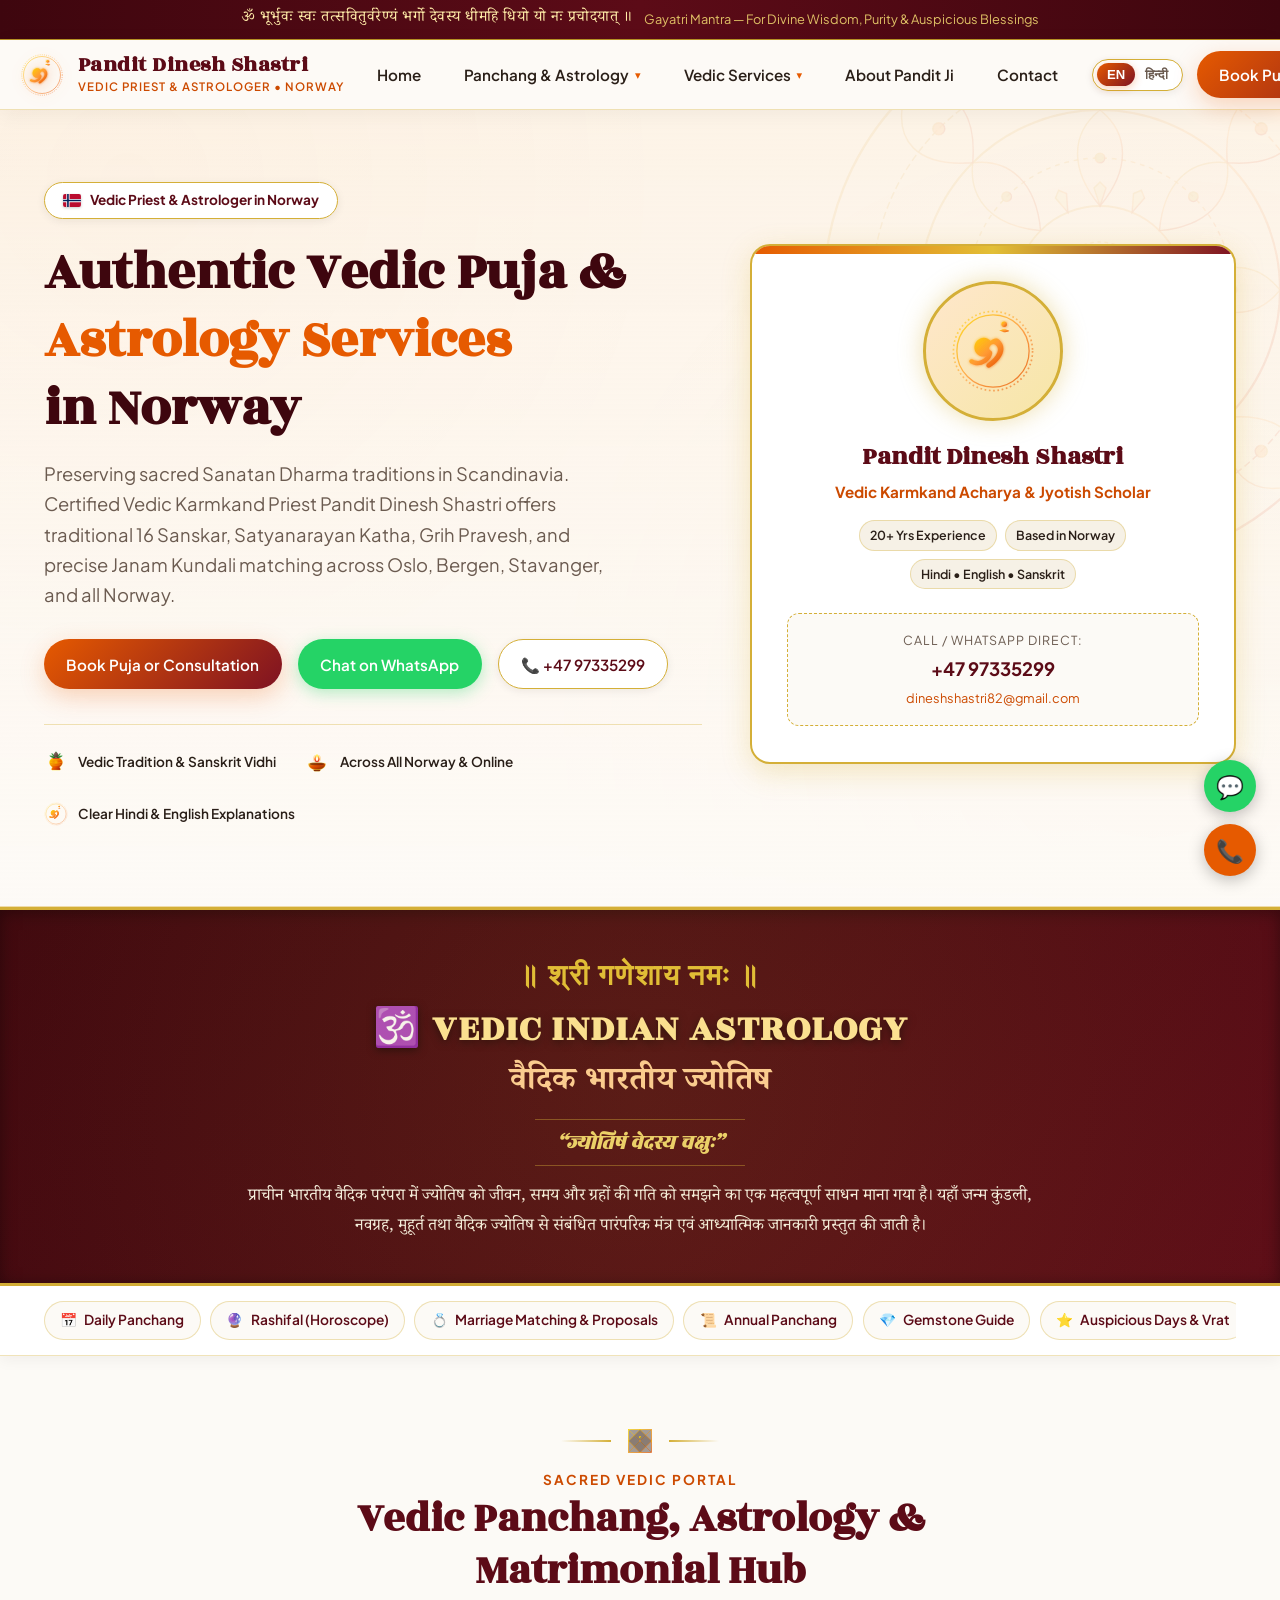
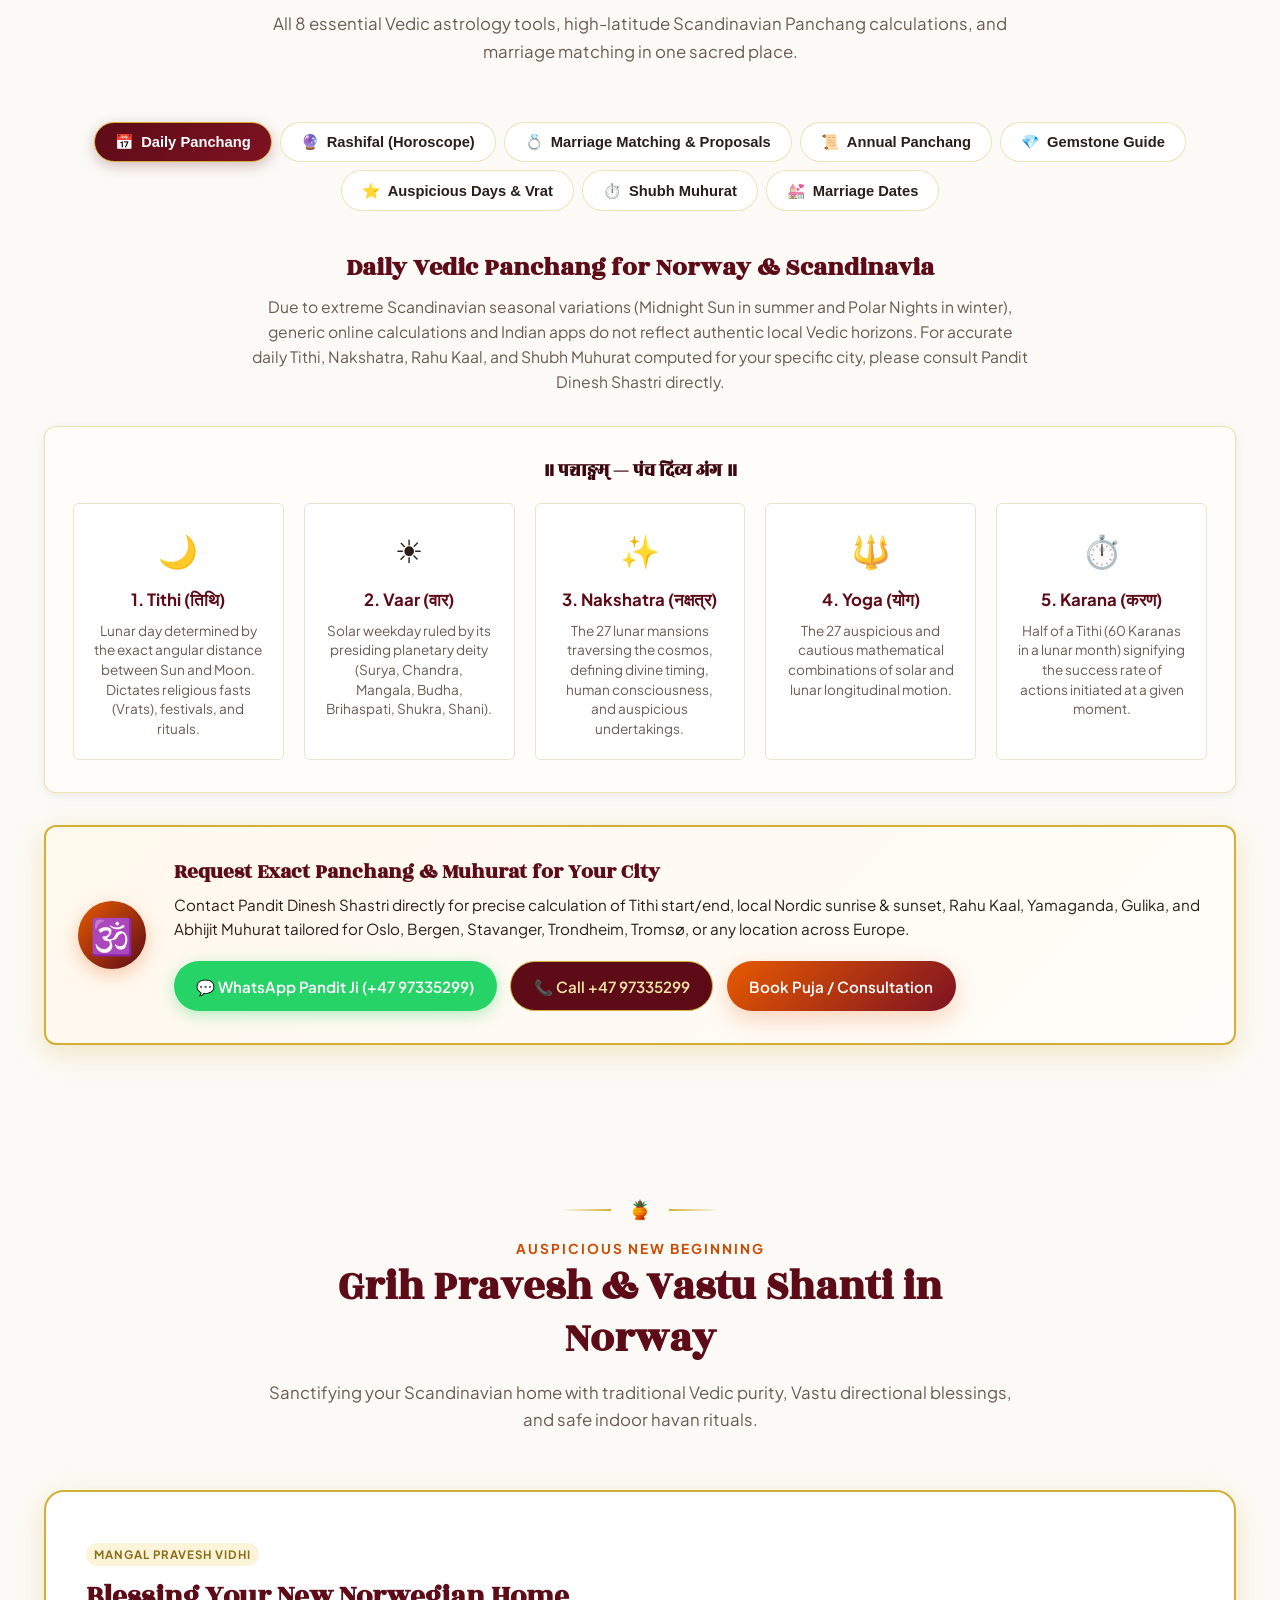
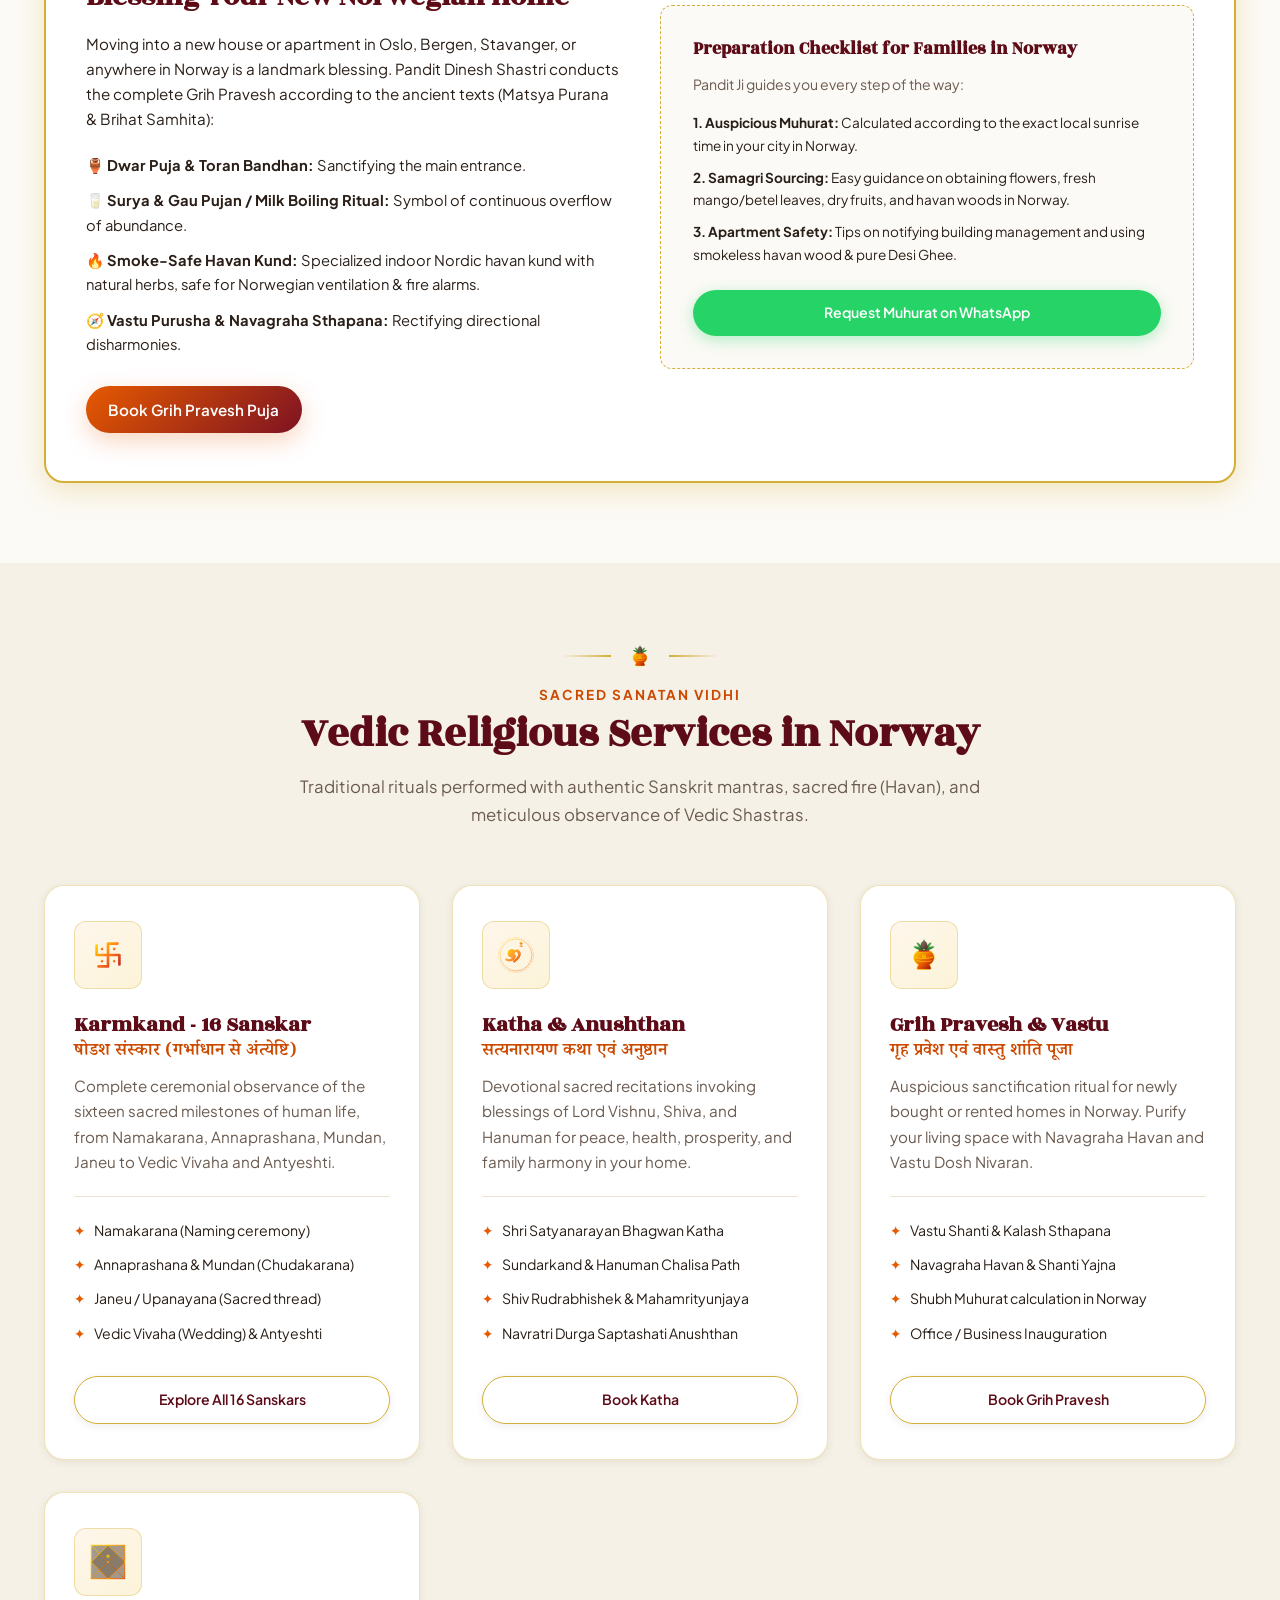
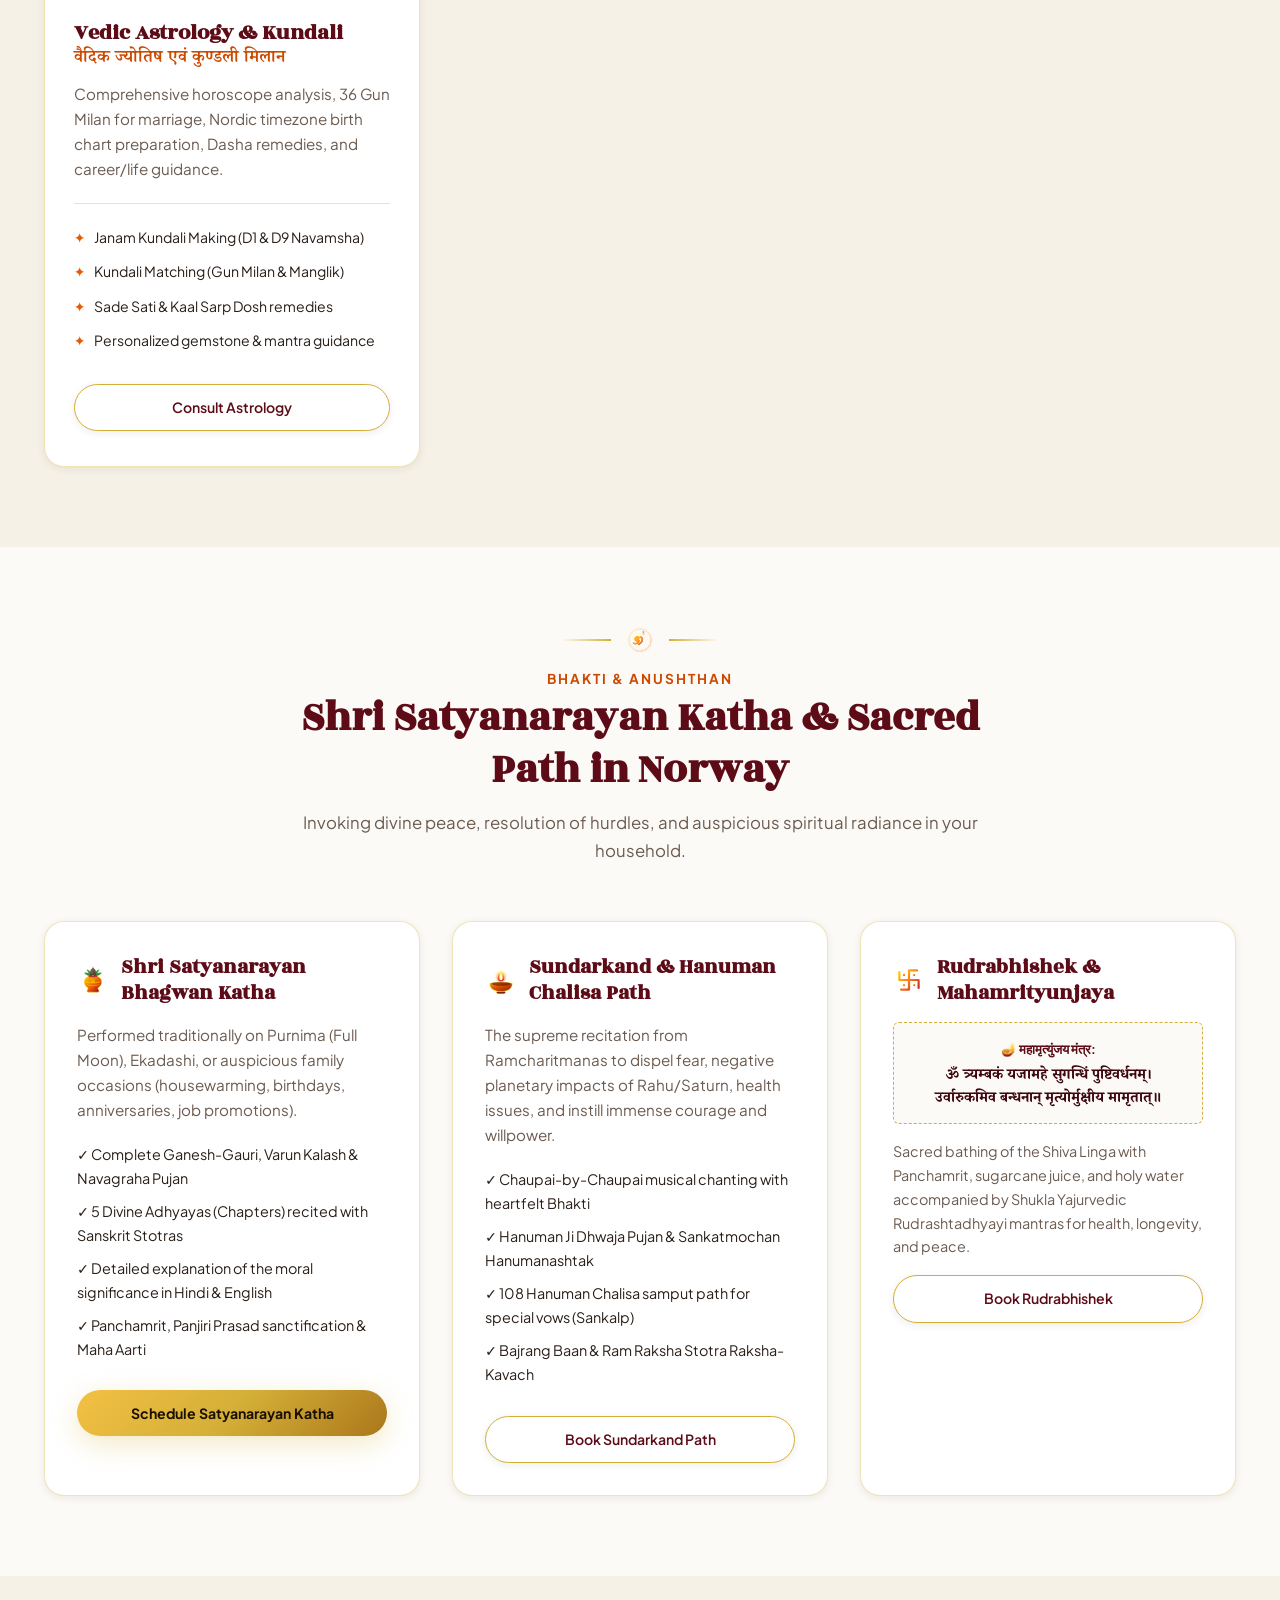
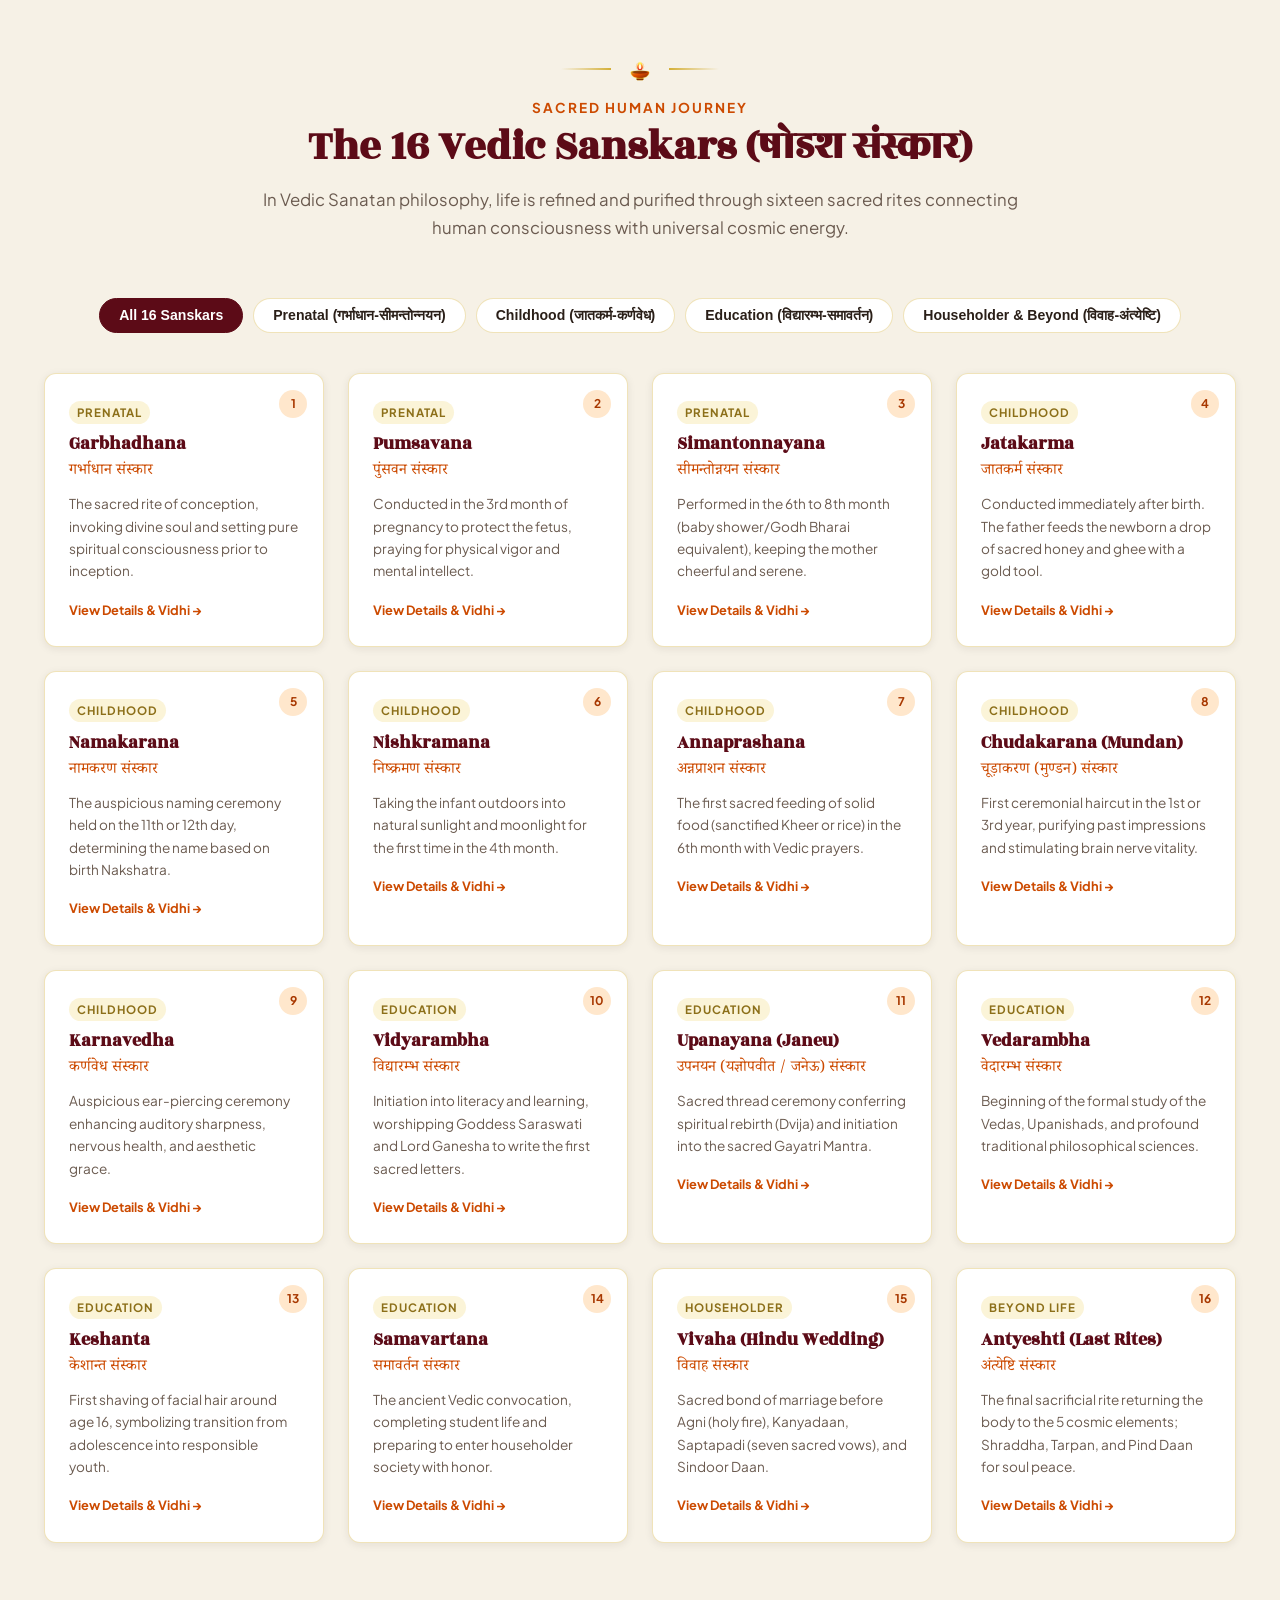
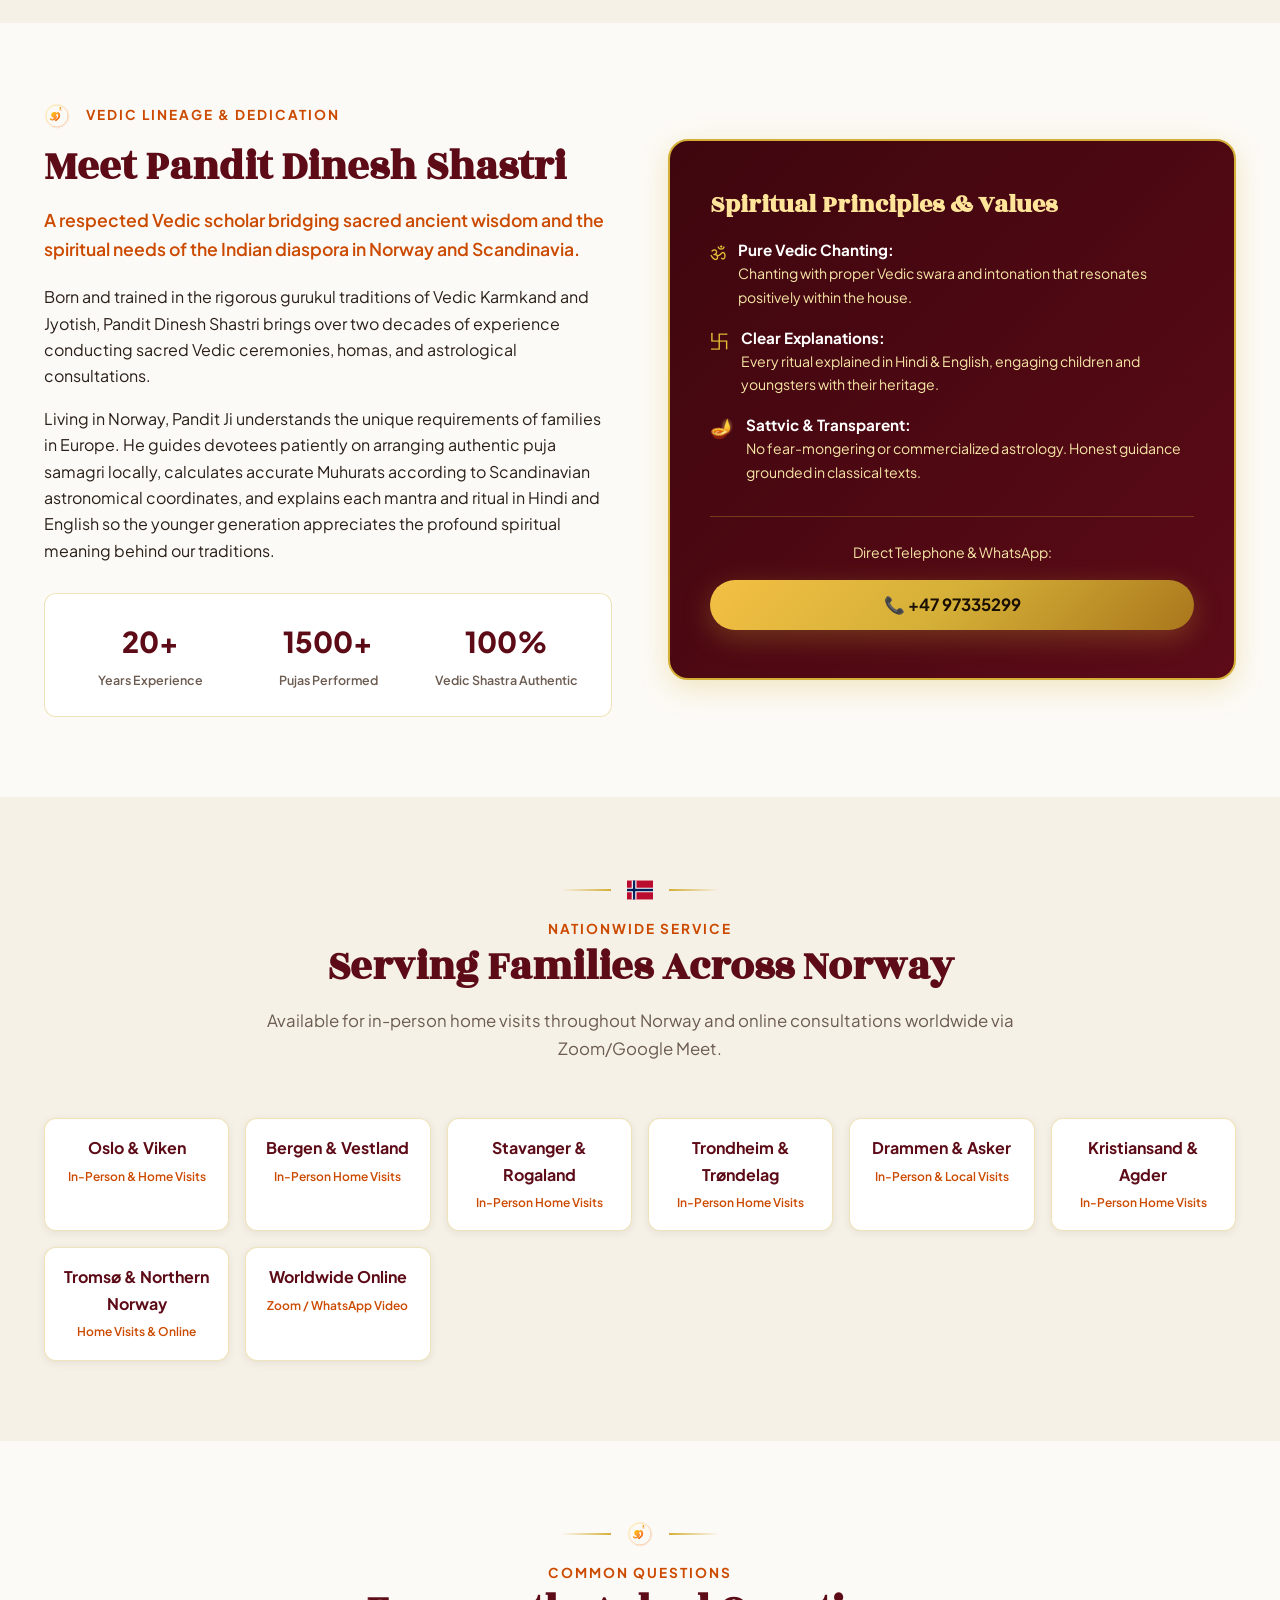
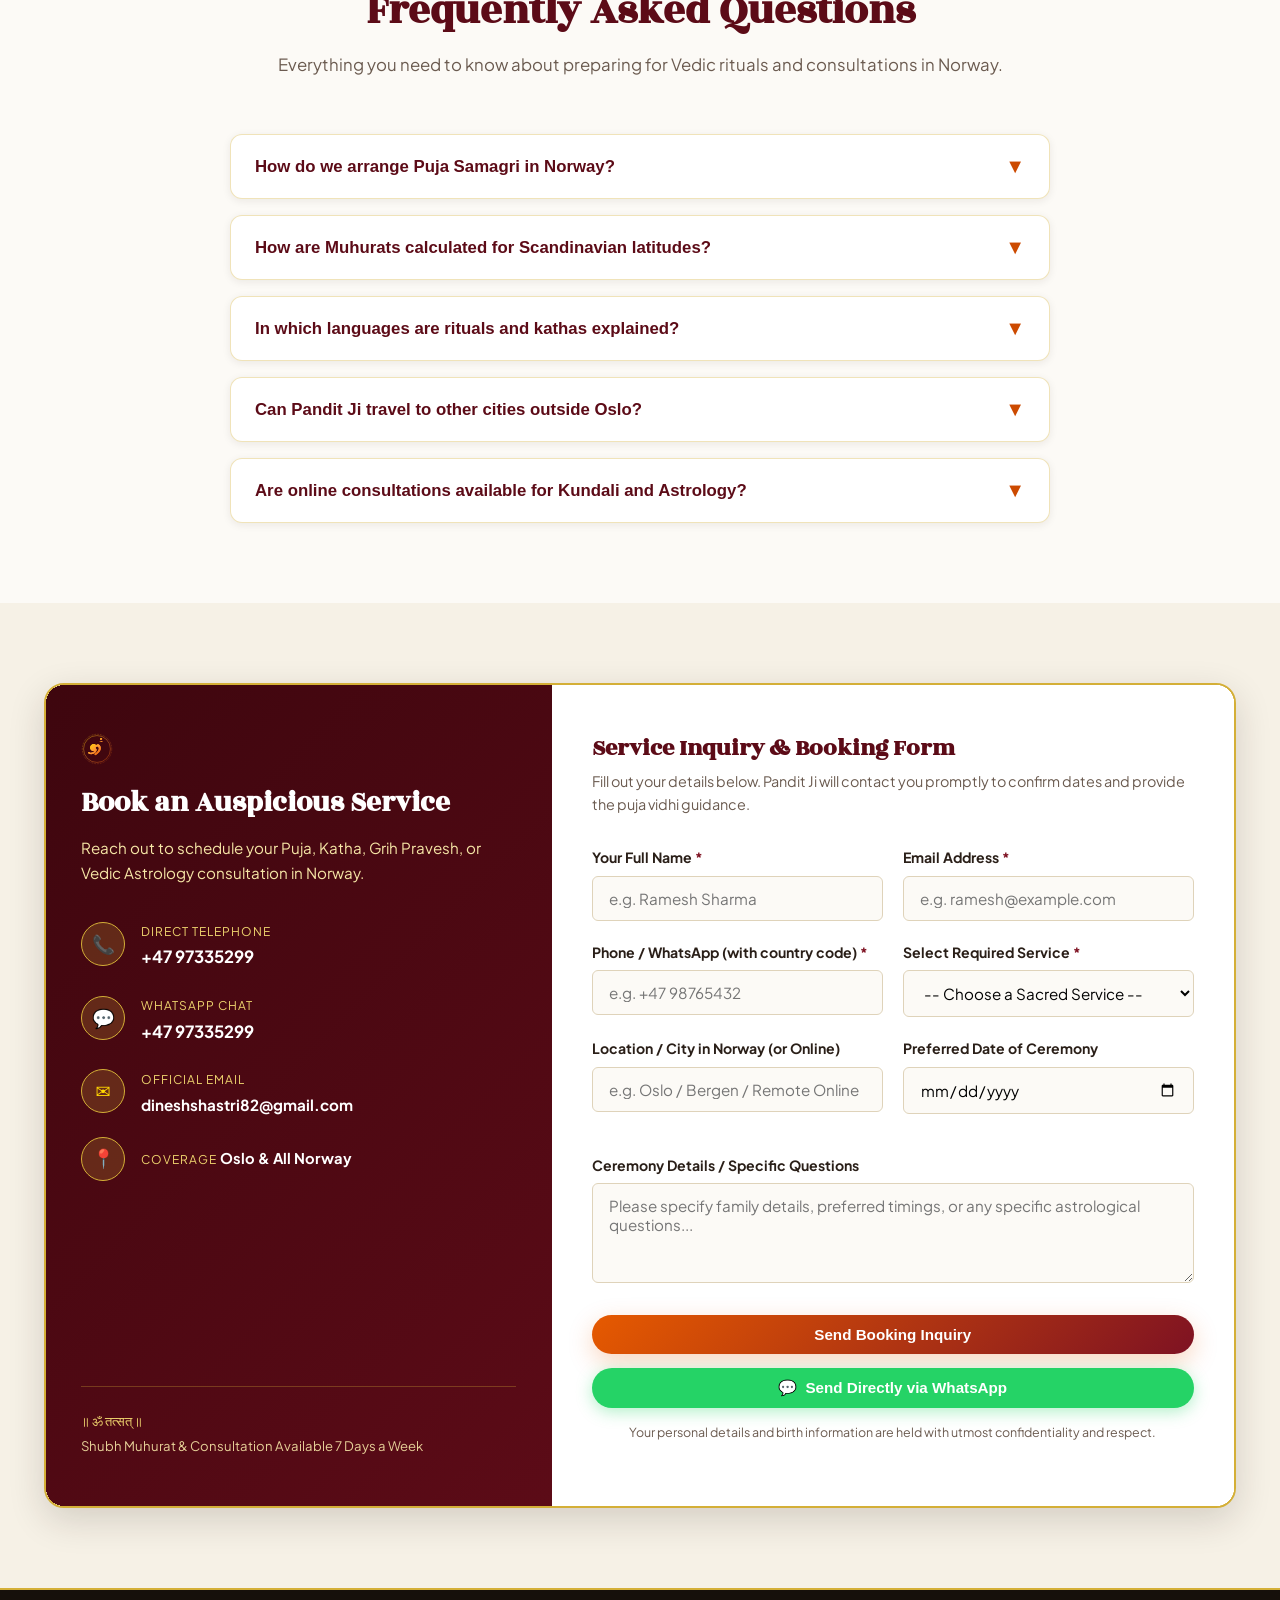
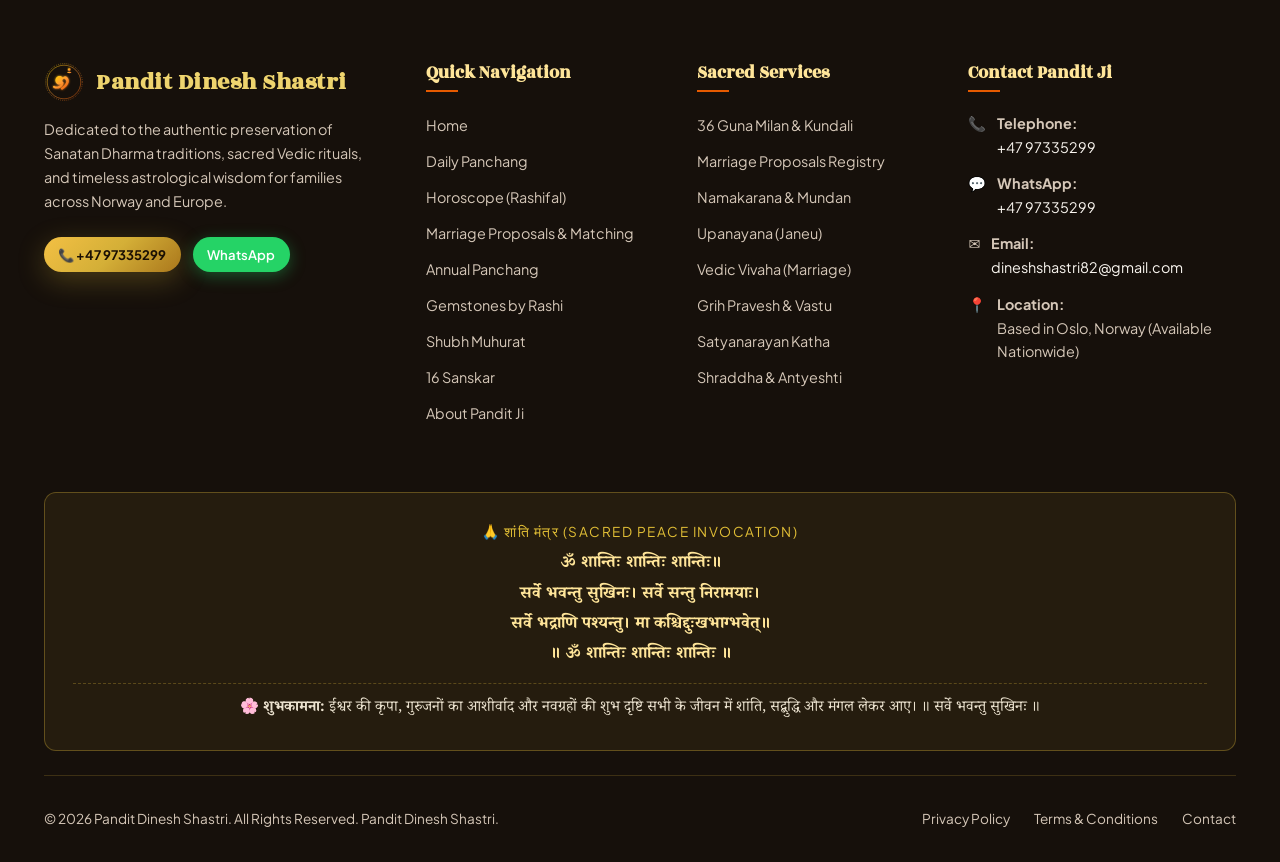
==== commit 21aba7c2: "Updates" ====
--- a/index.html
+++ b/index.html
@@ -4,11 +4,11 @@
   <meta charset="UTF-8">
   <meta name="viewport" content="width=device-width, initial-scale=1.0">
   <title>Pandit Dinesh Shastri | Vedic Hindu Priest & Astrologer in Norway</title>
-  <meta name="description" content="Authentic Vedic Hindu Priest and Astrologer in Norway. Pandit Dinesh Shastri conducts 16 Sanskar, Satyanarayan Katha, Grih Pravesh Puja, Janam Kundali Making, and Gun Milan matching across Oslo, Bergen, Stavanger, Trondheim, and all Norway.">
-  <meta name="keywords" content="Pandit in Norway, Hindu Priest Norway, Indian Astrologer Norway, Grih Pravesh Puja Oslo, Satyanarayan Katha Norway, 16 Sanskar, Kundali Matching Norway, Vedic Karmkand Oslo, Pandit Dinesh Shastri">
+  <meta name="description" content="Authentic Vedic Hindu Priest and Astrologer in Norway. Pandit Dinesh Shastri offers Daily Panchang, Rashifal, Vivah Matching, Annual Panchang, Gemstone Guidance, Shubh Muhurat, 16 Sanskar, and Satyanarayan Katha across Oslo, Bergen, Stavanger, and all Norway.">
+  <meta name="keywords" content="Daily Panchang Norway, Rashifal, Marriage Matching Norway, Gemstone Recommendations, Shubh Muhurat, Vivah Muhurat, Pandit in Norway, Hindu Priest Norway, Indian Astrologer Oslo, 16 Sanskar, Pandit Dinesh Shastri">
   <meta name="author" content="Pandit Dinesh Shastri">
   <meta property="og:title" content="Pandit Dinesh Shastri | Vedic Hindu Priest & Astrologer in Norway">
-  <meta property="og:description" content="Traditional Vedic Hindu Priest in Norway. 16 Sanskar, Satyanarayan Katha, Grih Pravesh, Janam Kundali Making & Matching. Phone / WhatsApp: +47 97335299">
+  <meta property="og:description" content="Vedic Hindu Priest & Astrologer in Norway. Daily Panchang, Rashifal, 36 Guna Milan, Shubh Muhurat, 16 Sanskar & Pujas. Phone / WhatsApp: +47 97335299">
   <meta property="og:type" content="website">
   <meta name="theme-color" content="#7E1222">
 
@@ -18,17 +18,17 @@
   <!-- Google Fonts Preconnect & Stylesheets -->
   <link rel="preconnect" href="https://fonts.googleapis.com">
   <link rel="preconnect" href="https://fonts.gstatic.com" crossorigin>
-  <link href="https://fonts.googleapis.com/css2?family=Cinzel+Decorative:wght@700&family=Noto+Serif+Devanagari:wght@400;600;700&family=Plus+Jakarta+Sans:wght@400;500;600;700;800&family=Rozha+One&family=Yatra+One&display=swap" rel="stylesheet">
+  <link href="https://fonts.googleapis.com/css2?family=Cinzel+Decorative:wght@700&family=Noto+Serif+Devanagari:wght@400;600;700;800&family=Plus+Jakarta+Sans:wght@400;500;600;700;800&family=Rozha+One&family=Yatra+One&display=swap" rel="stylesheet">
 
   <!-- Main Stylesheet -->
   <link rel="stylesheet" href="css/style.css">
 </head>
 <body>
 
-  <!-- Top Sacred Shloka Ribbon -->
+  <!-- Top Sacred Gayatri Mantra Ribbon -->
   <div class="sacred-ticker" role="region" aria-label="Sacred Vedic Invocation">
     <div class="sacred-ticker-inner">
-      <span class="sacred-shloka-text" data-i18n="ticker_shloka">ॐ भूर्भुवः स्वः तत्सवितुर्वरेण्यं भर्गो देवस्य धीमहि धियो यो नः प्रचोदयात् ॥</span>
+      <span class="sacred-shloka-text">ॐ भूर्भुवः स्वः तत्सवितुर्वरेण्यं भर्गो देवस्य धीमहि धियो यो नः प्रचोदयात् ॥</span>
       <span class="sacred-shloka-sub" data-i18n="ticker_sub">Gayatri Mantra — For Divine Wisdom, Purity & Auspicious Blessings</span>
     </div>
   </div>
@@ -44,29 +44,122 @@
         </div>
       </a>
 
-      <!-- Desktop & Mobile Navigation Links -->
+      <!-- Desktop Navigation Menu with Clean Dropdowns -->
       <nav class="nav-menu" id="navMenu" aria-label="Main Navigation">
-        <a href="#services" class="nav-link" data-i18n="nav_services">Services</a>
-        <a href="#sanskars" class="nav-link" data-i18n="nav_sanskar">16 Sanskar</a>
-        <a href="#katha" class="nav-link" data-i18n="nav_katha">Katha</a>
-        <a href="#griha" class="nav-link" data-i18n="nav_griha">Grih Pravesh</a>
-        <a href="#astrology" class="nav-link" data-i18n="nav_astrology">Astrology & Kundali</a>
+        <a href="#home" class="nav-link" data-i18n="nav_home">Home</a>
+
+        <!-- Panchang & Astrology Dropdown -->
+        <div class="nav-item-dropdown">
+          <a href="#panchang-hub" class="nav-link dropdown-toggle" aria-expanded="false">
+            <span data-i18n="nav_panchang_hub">Panchang & Astrology</span>
+            <span class="dropdown-arrow">▾</span>
+          </a>
+          <div class="dropdown-menu dropdown-menu-wide">
+            <div class="dropdown-grid">
+              <a href="#daily-panchang" class="dropdown-link">
+                <span class="dropdown-icon">📅</span>
+                <div>
+                  <strong data-i18n="nav_daily_panchang">Daily Panchang</strong>
+                  <small>5 Angas, Sunrise & Rahu Kaal</small>
+                </div>
+              </a>
+              <a href="#rashifal" class="dropdown-link">
+                <span class="dropdown-icon">🔮</span>
+                <div>
+                  <strong data-i18n="nav_rashifal">Horoscope (Rashifal)</strong>
+                  <small>Daily, Weekly & Monthly Forecast</small>
+                </div>
+              </a>
+              <a href="#vivah-matching" class="dropdown-link">
+                <span class="dropdown-icon">💍</span>
+                <div>
+                  <strong data-i18n="nav_matrimonial">Marriage Matching</strong>
+                  <small>36 Guna Milan & Proposals</small>
+                </div>
+              </a>
+              <a href="#annual-panchang" class="dropdown-link">
+                <span class="dropdown-icon">📜</span>
+                <div>
+                  <strong data-i18n="nav_annual_panchang">Annual Panchang</strong>
+                  <small>Festivals & Vrats 2026 - 2027</small>
+                </div>
+              </a>
+              <a href="#gemstones" class="dropdown-link">
+                <span class="dropdown-icon">💎</span>
+                <div>
+                  <strong data-i18n="nav_gemstones">Gemstones by Rashi</strong>
+                  <small>Vedic Ratna Shastra Guide</small>
+                </div>
+              </a>
+              <a href="#auspicious-days" class="dropdown-link">
+                <span class="dropdown-icon">⭐</span>
+                <div>
+                  <strong data-i18n="nav_auspicious_days">Auspicious Days</strong>
+                  <small>Ekadashi, Pradosh & Weekdays</small>
+                </div>
+              </a>
+              <a href="#shubh-muhurat" class="dropdown-link">
+                <span class="dropdown-icon">⏱️</span>
+                <div>
+                  <strong data-i18n="nav_shubh_muhurat">Shubh Muhurat</strong>
+                  <small>Grih Pravesh, Vehicle & Property</small>
+                </div>
+              </a>
+              <a href="#marriage-dates" class="dropdown-link">
+                <span class="dropdown-icon">💒</span>
+                <div>
+                  <strong data-i18n="nav_vivah_dates">Marriage Dates</strong>
+                  <small>Auspicious Vivah Timings</small>
+                </div>
+              </a>
+            </div>
+          </div>
+        </div>
+
+        <!-- Pujas & Services Dropdown -->
+        <div class="nav-item-dropdown">
+          <a href="#services" class="nav-link dropdown-toggle" aria-expanded="false">
+            <span data-i18n="nav_services">Vedic Services</span>
+            <span class="dropdown-arrow">▾</span>
+          </a>
+          <div class="dropdown-menu">
+            <a href="#griha" class="dropdown-link">
+              <span class="dropdown-icon">🏺</span>
+              <div>
+                <strong data-i18n="nav_griha">Grih Pravesh & Vastu</strong>
+                <small>Nordic Smoke-Safe Havan</small>
+              </div>
+            </a>
+            <a href="#katha" class="dropdown-link">
+              <span class="dropdown-icon">📖</span>
+              <div>
+                <strong data-i18n="nav_katha">Satyanarayan Katha</strong>
+                <small>Sundarkand & Rudrabhishek</small>
+              </div>
+            </a>
+            <a href="#sanskars" class="dropdown-link">
+              <span class="dropdown-icon">卐</span>
+              <div>
+                <strong data-i18n="nav_sanskar">16 Sanskar</strong>
+                <small>Namkaran, Mundan, Janeu, Vivah</small>
+              </div>
+            </a>
+          </div>
+        </div>
+
         <a href="#about" class="nav-link" data-i18n="nav_about">About Pandit Ji</a>
-        <a href="#contact" class="nav-link" data-i18n="nav_contact">Contact</a>
-        <a href="#booking" class="btn btn-primary" style="margin-top: 0.5rem; display: none;" data-i18n="btn_book_puja">Book Puja</a>
+        <a href="contact.html" class="nav-link" data-i18n="nav_contact">Contact</a>
       </nav>
 
       <!-- Right Action Items: Language Switcher & Call to Action -->
       <div class="nav-actions">
-        <!-- Bilingual Switcher: English (Default) & Hindi -->
         <div class="lang-switcher" aria-label="Language Selector">
           <button type="button" class="lang-btn active" data-lang="en">EN</button>
           <button type="button" class="lang-btn" data-lang="hi">हिन्दी</button>
         </div>
 
-        <a href="#booking" class="btn btn-primary" data-i18n="btn_book_puja">Book Puja / Consultation</a>
-
-        <!-- Mobile Drawer Toggle Button -->
+        <a href="#booking" class="btn btn-primary btn-header-cta" data-i18n="btn_book_puja">Book Puja / Consultation</a>
+
         <button type="button" class="mobile-nav-toggle" aria-label="Toggle Mobile Menu" aria-expanded="false">
           ☰
         </button>
@@ -74,8 +167,55 @@
     </div>
   </header>
 
-  <!-- Hero Section -->
+  <!-- Mobile Navigation Drawer & Backdrop -->
+  <div class="mobile-nav-backdrop" id="mobileNavBackdrop"></div>
+  <div class="mobile-nav-drawer" id="mobileNavDrawer" aria-label="Mobile Navigation Menu">
+    <div class="mobile-drawer-header">
+      <div class="brand-logo">
+        <img src="assets/icons/om.svg" alt="Sacred Om" class="brand-icon" style="width: 36px; height: 36px;">
+        <div class="brand-text">
+          <span class="brand-name" style="font-size: 1.15rem;">Pandit Dinesh Shastri</span>
+          <span class="brand-tagline" style="font-size: 0.7rem;">Vedic Priest • Norway</span>
+        </div>
+      </div>
+      <button type="button" class="mobile-drawer-close" id="mobileDrawerClose" aria-label="Close menu">✕</button>
+    </div>
+
+    <div class="mobile-drawer-body">
+      <a href="#home" class="mobile-nav-link" data-i18n="nav_home">🏠 Home</a>
+
+      <div class="mobile-section-heading" data-i18n="nav_panchang_hub">🌟 Panchang & Astrology</div>
+      <a href="#daily-panchang" class="mobile-nav-sublink">📅 <span data-i18n="nav_daily_panchang">Daily Panchang</span></a>
+      <a href="#rashifal" class="mobile-nav-sublink">🔮 <span data-i18n="nav_rashifal">Horoscope (Rashifal)</span></a>
+      <a href="#vivah-matching" class="mobile-nav-sublink">💍 <span data-i18n="nav_matrimonial">Marriage Matching & Proposals</span></a>
+      <a href="#annual-panchang" class="mobile-nav-sublink">📜 <span data-i18n="nav_annual_panchang">Annual Panchang 2026-2027</span></a>
+      <a href="#gemstones" class="mobile-nav-sublink">💎 <span data-i18n="nav_gemstones">Gemstones by Rashi</span></a>
+      <a href="#auspicious-days" class="mobile-nav-sublink">⭐ <span data-i18n="nav_auspicious_days">Auspicious Days & Vrat</span></a>
+      <a href="#shubh-muhurat" class="mobile-nav-sublink">⏱️ <span data-i18n="nav_shubh_muhurat">Shubh Muhurat</span></a>
+      <a href="#marriage-dates" class="mobile-nav-sublink">💒 <span data-i18n="nav_vivah_dates">Marriage Dates</span></a>
+
+      <div class="mobile-section-heading" data-i18n="nav_services">🪔 Vedic Services & Pujas</div>
+      <a href="#griha" class="mobile-nav-sublink">🏺 <span data-i18n="nav_griha">Grih Pravesh & Vastu</span></a>
+      <a href="#services" class="mobile-nav-sublink">✨ Overview of Services</a>
+      <a href="#katha" class="mobile-nav-sublink">📖 <span data-i18n="nav_katha">Satyanarayan Katha & Path</span></a>
+      <a href="#sanskars" class="mobile-nav-sublink">卐 <span data-i18n="nav_sanskar">16 Sanskar Rites</span></a>
+
+      <div class="mobile-section-heading">Information</div>
+      <a href="#about" class="mobile-nav-link" data-i18n="nav_about">👤 About Pandit Ji</a>
+      <a href="contact.html" class="mobile-nav-link" data-i18n="nav_contact">📞 Contact Us</a>
+    </div>
+
+    <div class="mobile-drawer-footer">
+      <a href="#booking" class="btn btn-primary" style="width: 100%; text-align: center; margin-bottom: 0.6rem;" data-i18n="btn_book_puja">Book Puja / Consultation</a>
+      <div style="display: grid; grid-template-columns: 1fr 1fr; gap: 0.5rem;">
+        <a href="tel:+4797335299" class="btn btn-secondary" style="font-size: 0.85rem; padding: 0.5rem; text-align: center;">📞 Call Direct</a>
+        <a href="https://wa.me/4797335299" target="_blank" rel="noopener" class="btn btn-whatsapp" style="font-size: 0.85rem; padding: 0.5rem; text-align: center;">💬 WhatsApp</a>
+      </div>
+    </div>
+  </div>
+
   <main>
+    <!-- Hero Section -->
     <section class="hero-section" id="home">
       <img src="assets/images/mandala.svg" alt="" class="hero-mandala-bg" aria-hidden="true">
       <div class="container hero-grid">
@@ -143,15 +283,652 @@
               <a href="tel:+4797335299" class="hero-contact-link">
                 +47 97335299
               </a>
-              <span style="font-size: 0.8rem; color: var(--saffron-600); margin-top: 0.25rem; display: block;">dineshshashtri82@gmail.com</span>
+              <span style="font-size: 0.8rem; color: var(--saffron-600); margin-top: 0.25rem; display: block;">dineshshastri82@gmail.com</span>
             </div>
           </div>
         </div>
       </div>
     </section>
 
+    <!-- Sacred Vedic Invocation Banner (Mantras as provided by user) -->
+    <section class="vedic-invocation-banner" aria-label="Vedic Indian Astrology Invocation">
+      <div class="container">
+        <span class="invocation-om-glyph">॥ श्री गणेशाय नमः ॥</span>
+        <h2 class="invocation-main-title">🕉️ VEDIC INDIAN ASTROLOGY</h2>
+        <span class="invocation-sub-title">वैदिक भारतीय ज्योतिष</span>
+        <div><span class="invocation-tagline">“ज्योतिषं वेदस्य चक्षुः”</span></div>
+        <p class="invocation-intro-p">
+          प्राचीन भारतीय वैदिक परंपरा में ज्योतिष को जीवन, समय और ग्रहों की गति को समझने का एक महत्वपूर्ण साधन माना गया है। यहाँ जन्म कुंडली, नवग्रह, मुहूर्त तथा वैदिक ज्योतिष से संबंधित पारंपरिक मंत्र एवं आध्यात्मिक जानकारी प्रस्तुत की जाती है।
+        </p>
+      </div>
+    </section>
+
+    <!-- Quick Access Navigation Ribbon for the 8 High-Priority Features -->
+    <nav class="vedic-quick-nav-bar" aria-label="Vedic Hub Quick Links">
+      <div class="container">
+        <div class="quick-nav-inner">
+          <a href="#daily-panchang" class="quick-nav-pill">📅 <span data-i18n="tab_daily_panchang">Daily Panchang</span></a>
+          <a href="#rashifal" class="quick-nav-pill">🔮 <span data-i18n="tab_rashifal">Horoscope (Rashifal)</span></a>
+          <a href="#vivah-matching" class="quick-nav-pill">💍 <span data-i18n="tab_matching">Marriage Matching & Proposals</span></a>
+          <a href="#annual-panchang" class="quick-nav-pill">📜 <span data-i18n="tab_annual_panchang">Annual Panchang</span></a>
+          <a href="#gemstones" class="quick-nav-pill">💎 <span data-i18n="tab_gemstones">Gemstone Guide</span></a>
+          <a href="#auspicious-days" class="quick-nav-pill">⭐ <span data-i18n="tab_auspicious_days">Auspicious Days & Vrat</span></a>
+          <a href="#shubh-muhurat" class="quick-nav-pill">⏱️ <span data-i18n="tab_shubh_muhurat">Shubh Muhurat</span></a>
+          <a href="#marriage-dates" class="quick-nav-pill">💒 <span data-i18n="tab_vivah_dates">Marriage Dates</span></a>
+        </div>
+      </div>
+    </nav>
+
+    <!-- Master Interactive Vedic Astrology & Panchang Hub (8 High-Priority Features) -->
+    <section class="vedic-hub-section" id="panchang-hub">
+      <div class="container">
+        <div class="section-header">
+          <div class="section-ornament">
+            <div class="ornament-line"></div>
+            <img src="assets/icons/kundali-chart.svg" alt="" class="ornament-icon">
+            <div class="ornament-line right"></div>
+          </div>
+          <span class="section-tag" data-i18n="hub_tag">Sacred Vedic Portal</span>
+          <h2 class="section-title" data-i18n="hub_title">Vedic Panchang, Astrology & Matrimonial Hub</h2>
+          <p class="section-subtitle" data-i18n="hub_subtitle">
+            All 8 essential Vedic astrology tools, high-latitude Scandinavian Panchang calculations, and marriage matching in one sacred place.
+          </p>
+        </div>
+
+        <!-- 8 Feature Master Tabs -->
+        <div class="hub-tabs-container" role="tablist">
+          <button type="button" class="hub-tab-btn active" data-tab="daily-panchang">📅 <span data-i18n="tab_daily_panchang">Daily Panchang</span></button>
+          <button type="button" class="hub-tab-btn" data-tab="rashifal">🔮 <span data-i18n="tab_rashifal">Horoscope (Rashifal)</span></button>
+          <button type="button" class="hub-tab-btn" data-tab="vivah-matching">💍 <span data-i18n="tab_matching">Marriage Matching</span></button>
+          <button type="button" class="hub-tab-btn" data-tab="annual-panchang">📜 <span data-i18n="tab_annual_panchang">Annual Panchang</span></button>
+          <button type="button" class="hub-tab-btn" data-tab="gemstones">💎 <span data-i18n="tab_gemstones">Gemstones by Rashi</span></button>
+          <button type="button" class="hub-tab-btn" data-tab="auspicious-days">⭐ <span data-i18n="tab_auspicious_days">Auspicious Days</span></button>
+          <button type="button" class="hub-tab-btn" data-tab="shubh-muhurat">⏱️ <span data-i18n="tab_shubh_muhurat">Shubh Muhurat</span></button>
+          <button type="button" class="hub-tab-btn" data-tab="marriage-dates">💒 <span data-i18n="tab_vivah_dates">Marriage Dates</span></button>
+        </div>
+
+        <!-- Tab 1: Daily Panchang Panel -->
+        <div class="hub-tab-panel active" id="daily-panchang" role="tabpanel">
+          <div style="text-align: center; max-width: 780px; margin: 0 auto 2rem;">
+            <h3 style="color: var(--maroon-800); font-size: 1.65rem; margin-bottom: 0.6rem;" data-i18n="panchang_heading">Daily Vedic Panchang for Norway & Scandinavia</h3>
+            <p style="color: var(--text-muted); font-size: 0.98rem; line-height: 1.6;" data-i18n="panchang_consult_intro">
+              Due to extreme Scandinavian seasonal variations (Midnight Sun in summer and Polar Nights in winter), generic online calculations and Indian apps do not reflect authentic local Vedic horizons. For accurate daily Tithi, Nakshatra, Rahu Kaal, and Shubh Muhurat computed for your specific city, please consult Pandit Dinesh Shastri directly.
+            </p>
+          </div>
+
+          <!-- The 5 Sacred Angas of Vedic Panchang -->
+          <div class="panchang-anga-showcase">
+            <h4 style="text-align: center; color: var(--maroon-900); font-size: 1.2rem; margin-bottom: 1.25rem;">
+              ॥ पञ्चाङ्गम् — पंच दिव्य अंग ॥
+            </h4>
+            <div class="anga-cards-grid">
+              <div class="anga-card">
+                <span class="anga-icon">🌙</span>
+                <strong class="anga-name" data-i18n="anga_1_title">1. Tithi (तिथि)</strong>
+                <p class="anga-desc" data-i18n="anga_1_desc">Lunar day determined by the exact angular distance between Sun and Moon. Dictates religious fasts (Vrats), festivals, and rituals.</p>
+              </div>
+              <div class="anga-card">
+                <span class="anga-icon">☀️</span>
+                <strong class="anga-name" data-i18n="anga_2_title">2. Vaar (वार)</strong>
+                <p class="anga-desc" data-i18n="anga_2_desc">Solar weekday ruled by its presiding planetary deity (Surya, Chandra, Mangala, Budha, Brihaspati, Shukra, Shani).</p>
+              </div>
+              <div class="anga-card">
+                <span class="anga-icon">✨</span>
+                <strong class="anga-name" data-i18n="anga_3_title">3. Nakshatra (नक्षत्र)</strong>
+                <p class="anga-desc" data-i18n="anga_3_desc">The 27 lunar mansions traversing the cosmos, defining divine timing, human consciousness, and auspicious undertakings.</p>
+              </div>
+              <div class="anga-card">
+                <span class="anga-icon">🔱</span>
+                <strong class="anga-name" data-i18n="anga_4_title">4. Yoga (योग)</strong>
+                <p class="anga-desc" data-i18n="anga_4_desc">The 27 auspicious and cautious mathematical combinations of solar and lunar longitudinal motion.</p>
+              </div>
+              <div class="anga-card">
+                <span class="anga-icon">⏱️</span>
+                <strong class="anga-name" data-i18n="anga_5_title">5. Karana (करण)</strong>
+                <p class="anga-desc" data-i18n="anga_5_desc">Half of a Tithi (60 Karanas in a lunar month) signifying the success rate of actions initiated at a given moment.</p>
+              </div>
+            </div>
+          </div>
+
+          <!-- Direct Consultation Highlight Card -->
+          <div class="panchang-consult-card">
+            <div class="panchang-consult-icon">🕉️</div>
+            <div class="panchang-consult-content">
+              <h4 style="color: var(--maroon-800); font-size: 1.3rem; margin-bottom: 0.5rem;" data-i18n="panchang_card_title">
+                Request Exact Panchang & Muhurat for Your City
+              </h4>
+              <p style="color: var(--text-main); font-size: 0.95rem; margin-bottom: 1.25rem; line-height: 1.6;" data-i18n="panchang_card_desc">
+                Contact Pandit Dinesh Shastri directly for precise calculation of Tithi start/end, local Nordic sunrise & sunset, Rahu Kaal, Yamaganda, Gulika, and Abhijit Muhurat tailored for Oslo, Bergen, Stavanger, Trondheim, Tromsø, or any location across Europe.
+              </p>
+              <div class="panchang-consult-actions">
+                <a href="https://wa.me/4797335299?text=Namaste%20Pandit%20Ji%2C%20I%20would%20like%20to%20inquire%20about%20today%27s%20Panchang%20and%20auspicious%20timings%20for%20my%20city." target="_blank" rel="noopener noreferrer" class="btn btn-whatsapp" style="padding: 0.7rem 1.4rem; font-size: 0.95rem;">
+                  💬 WhatsApp Pandit Ji (+47 97335299)
+                </a>
+                <a href="tel:+4797335299" class="btn btn-call" style="padding: 0.7rem 1.4rem; font-size: 0.95rem;">
+                  📞 Call +47 97335299
+                </a>
+                <a href="#booking" class="btn btn-primary" style="padding: 0.7rem 1.4rem; font-size: 0.95rem;" data-i18n="btn_book_puja">
+                  Book Consultation
+                </a>
+              </div>
+            </div>
+          </div>
+        </div>
+
+        <!-- Tab 2: Rashifal (Horoscope) Panel -->
+        <div class="hub-tab-panel" id="rashifal" role="tabpanel">
+          <div style="text-align: center; max-width: 760px; margin: 0 auto 1.5rem;">
+            <h3 style="color: var(--maroon-800); font-size: 1.6rem; margin-bottom: 0.5rem;" data-i18n="rashifal_heading">Rashifal — Vedic Astrological Horoscope</h3>
+            <p style="color: var(--text-muted); font-size: 0.95rem;" data-i18n="rashifal_desc">Planetary transits of Jupiter, Saturn, and Sun interpreted according to ancient Parashari Vedic Astrology.</p>
+          </div>
+
+          <!-- Rashi Selection Pills (12 Signs) -->
+          <div class="rashi-pills-container" id="rashiSelectorPills">
+            <!-- Populated via JS -->
+          </div>
+
+          <!-- Timeframe Selector -->
+          <div class="rashifal-time-tabs">
+            <button type="button" class="rashifal-time-btn active" data-time="daily" data-i18n="rashifal_time_daily">Today's Rashifal</button>
+            <button type="button" class="rashifal-time-btn" data-time="weekly" data-i18n="rashifal_time_weekly">Weekly Horoscope</button>
+            <button type="button" class="rashifal-time-btn" data-time="monthly" data-i18n="rashifal_time_monthly">Monthly Horoscope</button>
+          </div>
+
+          <!-- Horoscope Prediction Card -->
+          <div class="rashifal-details-card" id="rashifalDetailsCard">
+            <!-- Populated via JS -->
+          </div>
+        </div>
+
+        <!-- Tab 3: Marriage Proposals & Matching Panel -->
+        <div class="hub-tab-panel" id="vivah-matching" role="tabpanel">
+          <div style="text-align: center; max-width: 760px; margin: 0 auto 2rem;">
+            <h3 style="color: var(--maroon-800); font-size: 1.6rem; margin-bottom: 0.5rem;" data-i18n="match_heading">Vedic Vivaha Matching & Matrimonial Platform</h3>
+            <p style="color: var(--text-muted); font-size: 0.95rem;" data-i18n="match_desc">Authentic 36 Guna Ashtakoot Milan calculator, Manglik Dosha screening, and community marriage proposals for the Indian diaspora in Norway and Europe.</p>
+          </div>
+
+          <!-- Part A: Sacred Ashtakoot Gun Milan & Vedic Compatibility by Pandit Ji -->
+          <div class="milan-guidance-box">
+            <div style="text-align: center; max-width: 780px; margin: 0 auto 1.75rem;">
+              <span class="panchang-badge">॥ अष्टकूट गुण मिलान ॥</span>
+              <h3 style="color: var(--maroon-800); font-size: 1.45rem; margin-top: 0.4rem; margin-bottom: 0.5rem;" data-i18n="match_ashtakoot_title">
+                The 8 Sacred Kutas of Vedic Vivaha Compatibility (36 Gunas)
+              </h3>
+              <p style="color: var(--text-muted); font-size: 0.95rem; line-height: 1.6;" data-i18n="match_ashtakoot_desc">
+                In Vedic Jyotish Shastra, marriage compatibility is not a superficial computer score. It evaluates 8 cosmic dimensions (Ashtakoot) totalling 36 Gunas, along with complete Navamsha (D9) and Manglik Dosha analysis conducted by an authentic scholar.
+              </p>
+            </div>
+
+            <div class="ashtakoot-grid">
+              <div class="ashtakoot-card">
+                <div class="ashtakoot-top">
+                  <strong class="ashtakoot-name" data-i18n="koot_1_name">1. Varna (वर्ण)</strong>
+                  <span class="ashtakoot-points">1 Guna</span>
+                </div>
+                <p class="ashtakoot-info" data-i18n="koot_1_desc">Spiritual compatibility, ego harmony, and shared cosmic inclinations between partners.</p>
+              </div>
+
+              <div class="ashtakoot-card">
+                <div class="ashtakoot-top">
+                  <strong class="ashtakoot-name" data-i18n="koot_2_name">2. Vashya (वश्य)</strong>
+                  <span class="ashtakoot-points">2 Gunas</span>
+                </div>
+                <p class="ashtakoot-info" data-i18n="koot_2_desc">Mutual attraction, magnetic balance, and cooperative harmony in the household.</p>
+              </div>
+
+              <div class="ashtakoot-card">
+                <div class="ashtakoot-top">
+                  <strong class="ashtakoot-name" data-i18n="koot_3_name">3. Tara (तारा)</strong>
+                  <span class="ashtakoot-points">3 Gunas</span>
+                </div>
+                <p class="ashtakoot-info" data-i18n="koot_3_desc">Birth star destiny, longevity, health, and mutual auspiciousness over the lifespan.</p>
+              </div>
+
+              <div class="ashtakoot-card">
+                <div class="ashtakoot-top">
+                  <strong class="ashtakoot-name" data-i18n="koot_4_name">4. Yoni (योनि)</strong>
+                  <span class="ashtakoot-points">4 Gunas</span>
+                </div>
+                <p class="ashtakoot-info" data-i18n="koot_4_desc">Biological, instinctual, and physical compatibility and affection between partners.</p>
+              </div>
+
+              <div class="ashtakoot-card">
+                <div class="ashtakoot-top">
+                  <strong class="ashtakoot-name" data-i18n="koot_5_name">5. Graha Maitri (ग्रहमैत्री)</strong>
+                  <span class="ashtakoot-points">5 Gunas</span>
+                </div>
+                <p class="ashtakoot-info" data-i18n="koot_5_desc">Psychological alignment, intellectual bond, and natural friendship between Moon lords.</p>
+              </div>
+
+              <div class="ashtakoot-card">
+                <div class="ashtakoot-top">
+                  <strong class="ashtakoot-name" data-i18n="koot_6_name">6. Gana (गण)</strong>
+                  <span class="ashtakoot-points">6 Gunas</span>
+                </div>
+                <p class="ashtakoot-info" data-i18n="koot_6_desc">Temperamental compatibility across Deva (divine), Manushya (human), and Rakshasa (fiery) natures.</p>
+              </div>
+
+              <div class="ashtakoot-card">
+                <div class="ashtakoot-top">
+                  <strong class="ashtakoot-name" data-i18n="koot_7_name">7. Bhakoot (भकूट)</strong>
+                  <span class="ashtakoot-points">7 Gunas</span>
+                </div>
+                <p class="ashtakoot-info" data-i18n="koot_7_desc">Family welfare, financial prosperity, marital joy, and emotional longevity.</p>
+              </div>
+
+              <div class="ashtakoot-card highlight-nadi">
+                <div class="ashtakoot-top">
+                  <strong class="ashtakoot-name" data-i18n="koot_8_name">8. Nadi (नाड़ी)</strong>
+                  <span class="ashtakoot-points">8 Gunas</span>
+                </div>
+                <p class="ashtakoot-info" data-i18n="koot_8_desc">Genetic health, continuation of family lineage, nervous balance, and child vitality.</p>
+              </div>
+            </div>
+
+            <!-- Consultation Callout Card for Kundali Matching -->
+            <div class="panchang-consult-card" style="margin-top: 2rem;">
+              <div class="panchang-consult-icon">💍</div>
+              <div class="panchang-consult-content">
+                <h4 style="color: var(--maroon-800); font-size: 1.3rem; margin-bottom: 0.4rem;" data-i18n="match_consult_title">
+                  Personalized Kundali Milan by Pandit Dinesh Shastri
+                </h4>
+                <p style="color: var(--text-main); font-size: 0.95rem; line-height: 1.6; margin-bottom: 1.25rem;" data-i18n="match_consult_desc">
+                  An authentic Vedic match requires examining the 7th house (Saptam Bhava), Venus and Jupiter placements, Manglik Dosha exceptions, and mutual Vimshottari Mahadashas. Send both birth details (Date, exact Time, and Place of Birth) directly to Pandit Ji for a confidential, thorough consultation.
+                </p>
+                <div class="panchang-consult-actions">
+                  <a href="https://wa.me/4797335299?text=Namaste%20Pandit%20Ji%2C%20I%20would%20like%20to%20consult%20you%20for%20a%20thorough%20Janam%20Kundali%20and%20Vivah%20Gun%20Milan%20matching." target="_blank" rel="noopener noreferrer" class="btn btn-whatsapp" style="padding: 0.7rem 1.4rem; font-size: 0.95rem;">
+                    💬 WhatsApp Kundali to Pandit Ji (+47 97335299)
+                  </a>
+                  <a href="tel:+4797335299" class="btn btn-call" style="padding: 0.7rem 1.4rem; font-size: 0.95rem;">
+                    📞 Call +47 97335299
+                  </a>
+                  <a href="#booking" class="btn btn-primary" style="padding: 0.7rem 1.4rem; font-size: 0.95rem;" data-i18n="btn_book_puja">
+                    Book Marriage Consultation
+                  </a>
+                </div>
+              </div>
+            </div>
+          </div>
+
+          <!-- Part B: Matrimonial Registration Form -->
+          <div style="background: #FFF; border: 2px solid var(--gold-500); border-radius: var(--radius-lg); padding: 2.5rem; box-shadow: var(--shadow-sm);">
+            <div style="text-align: center; max-width: 650px; margin: 0 auto 2rem;">
+              <span class="panchang-badge" style="background: var(--saffron-100); color: var(--saffron-700);">॥ शुभ विवाह प्रस्ताव ॥</span>
+              <h3 style="color: var(--maroon-800); font-size: 1.5rem; margin-top: 0.4rem;" data-i18n="matrimonial_form_title">Register a Matrimonial Profile with Pandit Ji</h3>
+              <p style="color: var(--text-muted); font-size: 0.92rem;" data-i18n="matrimonial_form_subtitle">Pandit Dinesh Shastri assists families in Norway, Scandinavia, and Europe in finding culturally, spiritually, and astrologically harmonious matches.</p>
+            </div>
+
+            <form id="matrimonialForm">
+              <div class="form-grid">
+                <div>
+                  <label class="form-label">Candidate Full Name <span class="req">*</span></label>
+                  <input type="text" name="candidate_name" class="form-control" required placeholder="e.g. Ananya Sharma">
+                </div>
+                <div>
+                  <label class="form-label" data-i18n="lbl_gender">Gender <span class="req">*</span></label>
+                  <select name="candidate_gender" class="form-control" required>
+                    <option value="Bride" data-i18n="lbl_bride">Bride (Female)</option>
+                    <option value="Groom" data-i18n="lbl_groom">Groom (Male)</option>
+                  </select>
+                </div>
+                <div>
+                  <label class="form-label">Date of Birth <span class="req">*</span></label>
+                  <input type="date" name="candidate_dob" class="form-control" required>
+                </div>
+                <div>
+                  <label class="form-label">Current City / Country <span class="req">*</span></label>
+                  <input type="text" name="candidate_city" class="form-control" required placeholder="e.g. Oslo / Bergen, Norway">
+                </div>
+                <div>
+                  <label class="form-label" data-i18n="lbl_education">Education & Degree</label>
+                  <input type="text" name="candidate_education" class="form-control" placeholder="e.g. Master's in Computer Science">
+                </div>
+                <div>
+                  <label class="form-label" data-i18n="lbl_profession">Profession / Occupation</label>
+                  <input type="text" name="candidate_profession" class="form-control" placeholder="e.g. Senior Software Engineer">
+                </div>
+                <div>
+                  <label class="form-label">Contact Phone / WhatsApp <span class="req">*</span></label>
+                  <input type="tel" name="contact_phone" class="form-control" required placeholder="e.g. +47 98765432">
+                </div>
+                <div>
+                  <label class="form-label" data-i18n="lbl_gotra">Gotra (if known)</label>
+                  <input type="text" name="candidate_gotra" class="form-control" placeholder="e.g. Kashyapa / Shandilya">
+                </div>
+                <div class="form-group-full">
+                  <label class="form-label" data-i18n="lbl_expectations">Partner Preferences & Expectations</label>
+                  <textarea name="candidate_expectations" class="form-control" rows="3" placeholder="Specify preferences (education, cultural values, dietary preferences, vegetarian, location in Norway/Europe)..."></textarea>
+                </div>
+              </div>
+
+              <div style="text-align: center; margin-top: 1.5rem;">
+                <button type="submit" class="btn btn-primary" style="padding: 0.75rem 2rem;">
+                  <span data-i18n="btn_submit_matrimonial">Submit Matrimonial Profile for Guidance</span>
+                </button>
+              </div>
+              <div id="matrimonialFeedback" style="margin-top: 1rem;"></div>
+            </form>
+          </div>
+        </div>
+
+        <!-- Tab 4: Annual Panchang Panel -->
+        <div class="hub-tab-panel" id="annual-panchang" role="tabpanel">
+          <div style="text-align: center; max-width: 760px; margin: 0 auto 1.5rem;">
+            <h3 style="color: var(--maroon-800); font-size: 1.6rem; margin-bottom: 0.5rem;" data-i18n="annual_heading">Annual Hindu Panchang & Festival Calendar 2026 - 2027</h3>
+            <p style="color: var(--text-muted); font-size: 0.95rem;" data-i18n="annual_sub">Vikram Samvat 2083 / 2082 & Saka Samvat 1948. Complete guide to Hindu months, major festivals, and sacred fasts (Vrats).</p>
+          </div>
+
+          <div class="festival-filter-bar">
+            <button type="button" class="festival-filter-btn active" data-filter="all" data-i18n="filter_all_festivals">All Festivals & Vrats</button>
+            <button type="button" class="festival-filter-btn" data-filter="major" data-i18n="filter_major_festivals">Major Celebrations</button>
+            <button type="button" class="festival-filter-btn" data-filter="vrat" data-i18n="filter_vrats">Fasting / Vrat Days</button>
+            <button type="button" class="festival-filter-btn" data-filter="jayanti" data-i18n="filter_jayanti">Divine Jayantis</button>
+          </div>
+
+          <div class="festival-grid-container" id="annualFestivalList">
+            <!-- Populated via JS -->
+          </div>
+        </div>
+
+        <!-- Tab 5: Gemstone Recommendations Panel -->
+        <div class="hub-tab-panel" id="gemstones" role="tabpanel">
+          <div style="text-align: center; max-width: 760px; margin: 0 auto 1.5rem;">
+            <h3 style="color: var(--maroon-800); font-size: 1.6rem; margin-bottom: 0.5rem;" data-i18n="gem_heading">Zodiac Gemstone Recommendations (Ratna Shastra)</h3>
+            <p style="color: var(--text-muted); font-size: 0.95rem;" data-i18n="gem_desc">According to Vedic Ratna Shastra, natural gemstones channel benefic cosmic planetary rays directly into the human aura.</p>
+          </div>
+
+          <div class="rashi-pills-container" id="gemstoneRashiSelector">
+            <!-- Populated via JS -->
+          </div>
+
+          <div class="gemstone-display-card" id="gemstoneDisplayCard">
+            <!-- Populated via JS -->
+          </div>
+        </div>
+
+        <!-- Tab 6: Auspicious Days Panel -->
+        <div class="hub-tab-panel" id="auspicious-days" role="tabpanel">
+          <div style="text-align: center; max-width: 760px; margin: 0 auto 2rem;">
+            <h3 style="color: var(--maroon-800); font-size: 1.6rem; margin-bottom: 0.5rem;" data-i18n="auspicious_heading">Auspicious Sacred Days & Fasting Calendar</h3>
+            <p style="color: var(--text-muted); font-size: 0.95rem;" data-i18n="auspicious_desc">Understanding sacred lunar tithis (Ekadashi, Pradosh, Purnima, Amavasya) and seven-day planetary energy alignment in Northern Europe.</p>
+          </div>
+
+          <!-- 4 Pillars of Sacred Observance -->
+          <div class="ashtakoot-grid" style="margin-bottom: 2rem;">
+            <div class="ashtakoot-card">
+              <div class="ashtakoot-top">
+                <strong class="ashtakoot-name" data-i18n="vrat_card1_title">Ekadashi Mahavrat</strong>
+                <span class="ashtakoot-points">✨ 11th Tithi</span>
+              </div>
+              <p style="font-size: 0.88rem; color: var(--text-muted); line-height: 1.5; margin: 0;" data-i18n="vrat_card1_desc">Dedicated to Lord Vishnu on the 11th lunar day of both Shukla & Krishna Paksha. Fasting purifies mind, body, and soul.</p>
+            </div>
+
+            <div class="ashtakoot-card">
+              <div class="ashtakoot-top">
+                <strong class="ashtakoot-name" data-i18n="vrat_card2_title">Pradosh Vrat</strong>
+                <span class="ashtakoot-points">🔱 13th Tithi</span>
+              </div>
+              <p style="font-size: 0.88rem; color: var(--text-muted); line-height: 1.5; margin: 0;" data-i18n="vrat_card2_desc">Observed on Trayodashi tithi during sandhyakaal (evening twilight) to worship Bhagwan Shiva for removal of debts and afflictions.</p>
+            </div>
+
+            <div class="ashtakoot-card">
+              <div class="ashtakoot-top">
+                <strong class="ashtakoot-name" data-i18n="vrat_card3_title">Purnima & Amavasya</strong>
+                <span class="ashtakoot-points">🌕 / 🌑 Lunar</span>
+              </div>
+              <p style="font-size: 0.88rem; color: var(--text-muted); line-height: 1.5; margin: 0;" data-i18n="vrat_card3_desc">Full Moon (Purnima) for Shri Satyanarayan Puja & Lakshmi blessings; New Moon (Amavasya) for Pitru Tarpana and spiritual peace.</p>
+            </div>
+
+            <div class="ashtakoot-card">
+              <div class="ashtakoot-top">
+                <strong class="ashtakoot-name" data-i18n="vrat_card4_title">Sankranti & Solar Transitions</strong>
+                <span class="ashtakoot-points">☀️ Surya</span>
+              </div>
+              <p style="font-size: 0.88rem; color: var(--text-muted); line-height: 1.5; margin: 0;" data-i18n="vrat_card4_desc">The Sun's transition between zodiac signs, marking auspicious times for holy charity, sun worship, and spiritual harmony.</p>
+            </div>
+          </div>
+
+          <!-- Scandinavian Calculation Advisory -->
+          <div style="background: #FFFDF9; border-left: 4px solid var(--saffron-500); border-radius: var(--radius-sm); padding: 1.25rem 1.5rem; margin-bottom: 2rem; border-top: 1px solid var(--sand-200); border-right: 1px solid var(--sand-200); border-bottom: 1px solid var(--sand-200);">
+            <div style="display: flex; gap: 0.85rem; align-items: flex-start;">
+              <span style="font-size: 1.5rem; line-height: 1;">🧭</span>
+              <p style="font-size: 0.92rem; color: var(--text-main); margin: 0; line-height: 1.6;" data-i18n="auspicious_consult_intro">
+                Sacred fasts and Tithis (such as Ekadashi, Pradosh, Purnima, and Sankranti) vary in Scandinavian latitudes due to Nordic sunrise (Udaya Tithi) and local solar noon. For authentic fasting dates, Parana timings, and ritual guidance for your city in Norway, please consult Pandit Dinesh Shastri directly.
+              </p>
+            </div>
+          </div>
+
+          <!-- Direct Pandit Ji Consultation Card -->
+          <div class="panchang-consult-card">
+            <div class="panchang-consult-icon">🕉️</div>
+            <div class="panchang-consult-content">
+              <h4 style="color: var(--maroon-800); font-size: 1.25rem; margin-bottom: 0.4rem;" data-i18n="auspicious_consult_title">Consult Pandit Ji for Exact Vrat & Auspicious Days</h4>
+              <p style="color: var(--text-muted); font-size: 0.92rem; margin-bottom: 1.2rem; line-height: 1.5;" data-i18n="auspicious_consult_desc">
+                Connect directly with Pandit Dinesh Shastri on WhatsApp or phone to receive authentic dates for Ekadashi, Pradosh, and festival observances computed for Oslo, Bergen, Stavanger, Trondheim, and all Europe.
+              </p>
+              <div class="panchang-consult-actions">
+                <a href="https://wa.me/4797335299?text=Namaste%20Pandit%20Dinesh%20Shastri%20Ji,%20I%20would%20like%20to%20know%20the%20exact%20Auspicious%20Days%20and%20Vrat%20dates%20(Ekadashi/Pradosh)%20for%20my%20city%20in%20Norway." target="_blank" rel="noopener" class="btn btn-whatsapp">
+                  <span>Chat on WhatsApp (+47 97335299)</span>
+                </a>
+                <a href="tel:+4797335299" class="btn btn-secondary">
+                  <span>📞 Call Pandit Ji Directly</span>
+                </a>
+              </div>
+            </div>
+          </div>
+        </div>
+
+        <!-- Tab 7: Shubh Muhurat Panel -->
+        <div class="hub-tab-panel" id="shubh-muhurat" role="tabpanel">
+          <div style="text-align: center; max-width: 760px; margin: 0 auto 1.5rem;">
+            <div style="display: inline-block; background: var(--gold-100); color: var(--maroon-800); padding: 0.4rem 1.2rem; border-radius: var(--radius-md); border: 1px solid var(--gold-500); margin-bottom: 0.8rem; font-family: var(--font-devanagari); font-weight: 700;">
+              🌺 मंगलाचरण: वक्रतुण्ड महाकाय सूर्यकोटि समप्रभः। निर्विघ्नं कुरु मे देव शुभकार्येषु सर्वदा॥ ॥ ॐ गं गणपतये नमः ॥
+            </div>
+            <h3 style="color: var(--maroon-800); font-size: 1.6rem; margin-bottom: 0.5rem;" data-i18n="muhurat_heading">Shubh Muhurat — Auspicious Vedic Timings</h3>
+            <p style="color: var(--text-muted); font-size: 0.95rem;" data-i18n="muhurat_desc">Commence sacred life ventures at times blessed by favorable planetary constellations.</p>
+          </div>
+
+          <!-- 5 Core Muhurat Categories -->
+          <div class="ashtakoot-grid" style="margin-bottom: 2rem;">
+            <div class="ashtakoot-card">
+              <div class="ashtakoot-top">
+                <strong class="ashtakoot-name" data-i18n="muhurat_card1_title">Grih Pravesh (गृह प्रवेश)</strong>
+                <span class="ashtakoot-points">🏡 Vastu</span>
+              </div>
+              <p style="font-size: 0.88rem; color: var(--text-muted); line-height: 1.5; margin: 0;" data-i18n="muhurat_card1_desc">Entering a new home requires analyzing Sthira Lagna, Vastu Chakra, and family birth charts for lasting peace and prosperity.</p>
+            </div>
+
+            <div class="ashtakoot-card">
+              <div class="ashtakoot-top">
+                <strong class="ashtakoot-name" data-i18n="muhurat_card2_title">Vehicle Purchase (वाहन क्रय)</strong>
+                <span class="ashtakoot-points">🚗 Vahana</span>
+              </div>
+              <p style="font-size: 0.88rem; color: var(--text-muted); line-height: 1.5; margin: 0;" data-i18n="muhurat_card2_desc">Purchasing and taking delivery of cars, machinery, or business vehicles under auspicious Choghadiya and Rahu Kaal avoidance.</p>
+            </div>
+
+            <div class="ashtakoot-card">
+              <div class="ashtakoot-top">
+                <strong class="ashtakoot-name" data-i18n="muhurat_card3_title">Property & Land (भूमि / संपत्ति)</strong>
+                <span class="ashtakoot-points">📜 Bhumi</span>
+              </div>
+              <p style="font-size: 0.88rem; color: var(--text-muted); line-height: 1.5; margin: 0;" data-i18n="muhurat_card3_desc">Auspicious timings for land registry, foundation stone laying (Bhoomi Pujan), and commercial real estate contracts.</p>
+            </div>
+
+            <div class="ashtakoot-card">
+              <div class="ashtakoot-top">
+                <strong class="ashtakoot-name" data-i18n="muhurat_card4_title">Namkaran & Sanskars (नामकरण)</strong>
+                <span class="ashtakoot-points">👶 Sanskar</span>
+              </div>
+              <p style="font-size: 0.88rem; color: var(--text-muted); line-height: 1.5; margin: 0;" data-i18n="muhurat_card4_desc">Sacred child naming ceremony determined strictly by birth Nakshatra Charan and auspicious planetary daylight hours.</p>
+            </div>
+
+            <div class="ashtakoot-card">
+              <div class="ashtakoot-top">
+                <strong class="ashtakoot-name" data-i18n="muhurat_card5_title">Business Opening (व्यापार शुभारंभ)</strong>
+                <span class="ashtakoot-points">💼 Vyapar</span>
+              </div>
+              <p style="font-size: 0.88rem; color: var(--text-muted); line-height: 1.5; margin: 0;" data-i18n="muhurat_card5_desc">Opening shops, offices, or new corporate ventures to invite perpetual Lakshmi blessings, growth, and goodwill.</p>
+            </div>
+          </div>
+
+          <!-- Astrological Calculation Advisory -->
+          <div style="background: #FFFDF9; border-left: 4px solid var(--gold-500); border-radius: var(--radius-sm); padding: 1.25rem 1.5rem; margin-bottom: 2rem; border-top: 1px solid var(--sand-200); border-right: 1px solid var(--sand-200); border-bottom: 1px solid var(--sand-200);">
+            <div style="display: flex; gap: 0.85rem; align-items: flex-start;">
+              <span style="font-size: 1.5rem; line-height: 1;">⏳</span>
+              <p style="font-size: 0.92rem; color: var(--text-main); margin: 0; line-height: 1.6;" data-i18n="muhurat_consult_intro">
+                An authentic Vedic Shubh Muhurat is deeply personal and never one-size-fits-all. It must be computed by cross-referencing your birth chart (Chandra Rashi, Nakshatra, Tara Bala, and Chandra Bala) with the local Scandinavian sunrise and planetary hours (Choghadiya). Please consult Pandit Dinesh Shastri for customized Muhurats.
+              </p>
+            </div>
+          </div>
+
+          <!-- Direct Pandit Ji Consultation Card -->
+          <div class="panchang-consult-card">
+            <div class="panchang-consult-icon">⏱️</div>
+            <div class="panchang-consult-content">
+              <h4 style="color: var(--maroon-800); font-size: 1.25rem; margin-bottom: 0.4rem;" data-i18n="muhurat_consult_title">Request a Custom Auspicious Muhurat from Pandit Ji</h4>
+              <p style="color: var(--text-muted); font-size: 0.92rem; margin-bottom: 1.2rem; line-height: 1.5;" data-i18n="muhurat_consult_desc">
+                Whether planning a Grih Pravesh, buying a vehicle, registering property, naming a child, or inaugurating a business, contact Pandit Ji for a spiritually blessed, obstacle-free timing.
+              </p>
+              <div class="panchang-consult-actions">
+                <a href="https://wa.me/4797335299?text=Namaste%20Pandit%20Dinesh%20Shastri%20Ji,%20we%20would%20like%20to%20consult%20for%20an%20auspicious%20Shubh%20Muhurat%20(Grih%20Pravesh/Vehicle/Property/Business)%20based%20on%20our%20family%20birth%20charts." target="_blank" rel="noopener" class="btn btn-whatsapp">
+                  <span>Chat on WhatsApp (+47 97335299)</span>
+                </a>
+                <a href="tel:+4797335299" class="btn btn-secondary">
+                  <span>📞 Call Pandit Ji Directly</span>
+                </a>
+              </div>
+            </div>
+          </div>
+        </div>
+
+        <!-- Tab 8: Auspicious Dates for Marriage Panel -->
+        <div class="hub-tab-panel" id="marriage-dates" role="tabpanel">
+          <div style="text-align: center; max-width: 760px; margin: 0 auto 1.5rem;">
+            <h3 style="color: var(--maroon-800); font-size: 1.6rem; margin-bottom: 0.5rem;" data-i18n="vivah_heading">Auspicious Dates for Marriage (Vivah Shubh Muhurat)</h3>
+            <p style="color: var(--text-muted); font-size: 0.95rem;" data-i18n="vivah_desc">Sacred Vivaha Muhurat determination based on Shubh Nakshatras, Guru-Surya Bala, and auspicious Lagna timings.</p>
+          </div>
+
+          <!-- 4 Pillars of Vivaha Muhurat -->
+          <div class="ashtakoot-grid" style="margin-bottom: 2rem;">
+            <div class="ashtakoot-card">
+              <div class="ashtakoot-top">
+                <strong class="ashtakoot-name" data-i18n="vivah_card1_title">Guru Bala (बृहस्पति बल)</strong>
+                <span class="ashtakoot-points">👑 Bride</span>
+              </div>
+              <p style="font-size: 0.88rem; color: var(--text-muted); line-height: 1.5; margin: 0;" data-i18n="vivah_card1_desc">Jupiter's auspicious transit from the bride's birth sign ensures matrimonial fortune, noble progeny, and longevity.</p>
+            </div>
+
+            <div class="ashtakoot-card">
+              <div class="ashtakoot-top">
+                <strong class="ashtakoot-name" data-i18n="vivah_card2_title">Surya Bala (सूर्य बल)</strong>
+                <span class="ashtakoot-points">☀️ Groom</span>
+              </div>
+              <p style="font-size: 0.88rem; color: var(--text-muted); line-height: 1.5; margin: 0;" data-i18n="vivah_card2_desc">The Sun's favorable placement from the groom's birth sign grants vitality, social dignity, health, and marital strength.</p>
+            </div>
+
+            <div class="ashtakoot-card">
+              <div class="ashtakoot-top">
+                <strong class="ashtakoot-name" data-i18n="vivah_card3_title">Chandra Bala (चन्द्र बल)</strong>
+                <span class="ashtakoot-points">🌙 Both</span>
+              </div>
+              <p style="font-size: 0.88rem; color: var(--text-muted); line-height: 1.5; margin: 0;" data-i18n="vivah_card3_desc">Moon's benefic transit for both bride and groom ensures emotional affinity, mutual respect, and lifelong peace.</p>
+            </div>
+
+            <div class="ashtakoot-card">
+              <div class="ashtakoot-top">
+                <strong class="ashtakoot-name" data-i18n="vivah_card4_title">Vivaha Lagna Shuddhi (विवाह लग्न शुद्धि)</strong>
+                <span class="ashtakoot-points">⚖️ Shuddhi</span>
+              </div>
+              <p style="font-size: 0.88rem; color: var(--text-muted); line-height: 1.5; margin: 0;" data-i18n="vivah_card4_desc">The exact wedding ceremony hour (Pani-Grahana) must be purified of 21 traditional Shastra doshas (Kartari, Jamitra, etc.).</p>
+            </div>
+          </div>
+
+          <!-- Forbidden Periods Notice -->
+          <div style="background: #FFF9F9; border: 1.5px solid rgba(220, 53, 69, 0.4); border-radius: var(--radius-md); padding: 1.5rem; margin-bottom: 2rem;">
+            <h4 style="color: #C62828; margin-bottom: 0.5rem;" data-i18n="vivah_prohibited_title">Forbidden Periods for Marriage in Vedic Astrology:</h4>
+            <p style="color: var(--text-main); font-size: 0.92rem; line-height: 1.6; margin: 0;" data-i18n="vivah_prohibited_desc">
+              Vedic Shastras prohibit wedding ceremonies during Kharmas (Sun in Sagittarius/Pisces), Chaturmas (cosmic slumber of Lord Vishnu), and Tara Asta (combustion of Guru or Shukra).
+            </p>
+          </div>
+
+          <!-- Direct Pandit Ji Consultation Card -->
+          <div class="panchang-consult-card">
+            <div class="panchang-consult-icon">💒</div>
+            <div class="panchang-consult-content">
+              <h4 style="color: var(--maroon-800); font-size: 1.25rem; margin-bottom: 0.4rem;" data-i18n="vivah_consult_title">Consult Pandit Ji for Auspicious Vivah Dates & Lagna</h4>
+              <p style="color: var(--text-muted); font-size: 0.92rem; margin-bottom: 1.2rem; line-height: 1.5;" data-i18n="vivah_consult_desc">
+                Share the birth details of both bride and groom along with your preferred wedding months. Pandit Dinesh Shastri will determine the most auspicious dates, avoid all inauspicious Doshas, and compute the sacred Vivah Lagna.
+              </p>
+              <div class="panchang-consult-actions">
+                <a href="https://wa.me/4797335299?text=Namaste%20Pandit%20Dinesh%20Shastri%20Ji,%20we%20are%20seeking%20auspicious%20marriage%20dates%20and%20personalized%20Vivah%20Lagna%20calculation%20for%20our%20family." target="_blank" rel="noopener" class="btn btn-whatsapp">
+                  <span>Chat on WhatsApp (+47 97335299)</span>
+                </a>
+                <a href="tel:+4797335299" class="btn btn-secondary">
+                  <span>📞 Call Pandit Ji Directly</span>
+                </a>
+              </div>
+            </div>
+          </div>
+        </div>
+      </div>
+    </section>
+
+    <!-- Grih Pravesh & Nordic Vastu Section -->
+    <section class="section" id="griha">
+      <div class="container">
+        <div class="section-header">
+          <div class="section-ornament">
+            <div class="ornament-line"></div>
+            <img src="assets/icons/kalash.svg" alt="" class="ornament-icon">
+            <div class="ornament-line right"></div>
+          </div>
+          <span class="section-tag">Auspicious New Beginning</span>
+          <h2 class="section-title">Grih Pravesh & Vastu Shanti in Norway</h2>
+          <p class="section-subtitle">
+            Sanctifying your Scandinavian home with traditional Vedic purity, Vastu directional blessings, and safe indoor havan rituals.
+          </p>
+        </div>
+
+        <div style="background: #FFF; border: 2px solid var(--gold-500); border-radius: var(--radius-lg); padding: 3rem 2.5rem; box-shadow: var(--shadow-gold);">
+          <div style="display: grid; grid-template-columns: repeat(auto-fit, minmax(280px, 1fr)); gap: 2.5rem; align-items: center;">
+            <div>
+              <span class="sanskar-phase" style="margin-bottom: 0.8rem;">Mangal Pravesh Vidhi</span>
+              <h3 style="font-size: 1.8rem; color: var(--maroon-800); margin-bottom: 1rem;">Blessing Your New Norwegian Home</h3>
+              <p style="color: var(--text-main); font-size: 0.95rem; margin-bottom: 1rem;">
+                Moving into a new house or apartment in Oslo, Bergen, Stavanger, or anywhere in Norway is a landmark blessing. Pandit Dinesh Shastri conducts the complete Grih Pravesh according to the ancient texts (Matsya Purana & Brihat Samhita):
+              </p>
+              <ul style="list-style: none; font-size: 0.92rem; margin-bottom: 1.5rem;">
+                <li style="padding: 0.35rem 0;">🏺 <strong>Dwar Puja & Toran Bandhan:</strong> Sanctifying the main entrance.</li>
+                <li style="padding: 0.35rem 0;">🥛 <strong>Surya & Gau Pujan / Milk Boiling Ritual:</strong> Symbol of continuous overflow of abundance.</li>
+                <li style="padding: 0.35rem 0;">🔥 <strong>Smoke-Safe Havan Kund:</strong> Specialized indoor Nordic havan kund with natural herbs, safe for Norwegian ventilation & fire alarms.</li>
+                <li style="padding: 0.35rem 0;">🧭 <strong>Vastu Purusha & Navagraha Sthapana:</strong> Rectifying directional disharmonies.</li>
+              </ul>
+              <a href="#booking" class="btn btn-primary">Book Grih Pravesh Puja</a>
+            </div>
+
+            <div style="background: var(--sand-50); border: 1.5px dashed var(--gold-500); border-radius: var(--radius-md); padding: 2rem;">
+              <h4 style="color: var(--maroon-800); margin-bottom: 0.75rem;">Preparation Checklist for Families in Norway</h4>
+              <p style="font-size: 0.88rem; color: var(--text-muted); margin-bottom: 1rem;">
+                Pandit Ji guides you every step of the way:
+              </p>
+              <div style="font-size: 0.85rem; color: var(--text-main); display: flex; flex-direction: column; gap: 0.6rem;">
+                <div><strong>1. Auspicious Muhurat:</strong> Calculated according to the exact local sunrise time in your city in Norway.</div>
+                <div><strong>2. Samagri Sourcing:</strong> Easy guidance on obtaining flowers, fresh mango/betel leaves, dry fruits, and havan woods in Norway.</div>
+                <div><strong>3. Apartment Safety:</strong> Tips on notifying building management and using smokeless havan wood & pure Desi Ghee.</div>
+              </div>
+              <div style="margin-top: 1.5rem; text-align: center;">
+                <a href="https://wa.me/4797335299?text=Namaste%20Pandit%20Ji,%20we%20are%20planning%20a%20Grih%20Pravesh%20puja%20in%20Norway%20and%20need%20a%20shubh%20muhurat." target="_blank" rel="noopener" class="btn btn-whatsapp" style="width: 100%; font-size: 0.88rem;">
+                  Request Muhurat on WhatsApp
+                </a>
+              </div>
+            </div>
+          </div>
+        </div>
+      </div>
+    </section>
+
     <!-- Services Overview Section -->
-    <section class="section" id="services">
+    <section class="section section-bg-sand" id="services">
       <div class="container">
         <div class="section-header">
           <div class="section-ornament">
@@ -255,44 +1032,14 @@
               <li><span class="feature-dot">✦</span> <span data-i18n="serv_4_f4">Personalized gemstone & mantra guidance</span></li>
             </ul>
             <div class="service-card-cta">
-              <a href="#astrology" class="btn btn-secondary" style="width: 100%; font-size: 0.88rem;" data-i18n="btn_book_astrology">Consult Astrology</a>
+              <a href="#panchang-hub" class="btn btn-secondary" style="width: 100%; font-size: 0.88rem;" data-i18n="btn_book_astrology">Consult Astrology</a>
             </div>
           </div>
         </div>
       </div>
     </section>
 
-    <!-- 16 Sanskar Showcase Section -->
-    <section class="section section-bg-sand" id="sanskars">
-      <div class="container">
-        <div class="section-header">
-          <div class="section-ornament">
-            <div class="ornament-line"></div>
-            <img src="assets/icons/diya.svg" alt="" class="ornament-icon">
-            <div class="ornament-line right"></div>
-          </div>
-          <span class="section-tag" data-i18n="sanskar_tag">Sacred Human Journey</span>
-          <h2 class="section-title" data-i18n="sanskar_title">The 16 Vedic Sanskars (षोडश संस्कार)</h2>
-          <p class="section-subtitle" data-i18n="sanskar_subtitle">
-            In Vedic Sanatan philosophy, life is refined and purified through sixteen sacred rites connecting human consciousness with universal cosmic energy.
-          </p>
-        </div>
-
-        <!-- Filter Tabs -->
-        <div class="sanskar-tabs" role="tablist" aria-label="Sanskar Stage Filters">
-          <button type="button" class="sanskar-tab-btn active" data-filter="all" data-i18n="tab_all">All 16 Sanskars</button>
-          <button type="button" class="sanskar-tab-btn" data-filter="prenatal" data-i18n="tab_prenatal">Prenatal (गर्भाधान-सीमन्तोन्नयन)</button>
-          <button type="button" class="sanskar-tab-btn" data-filter="childhood" data-i18n="tab_childhood">Childhood (जातकर्म-कर्णवेध)</button>
-          <button type="button" class="sanskar-tab-btn" data-filter="education" data-i18n="tab_education">Education (विद्यारम्भ-समावर्तन)</button>
-          <button type="button" class="sanskar-tab-btn" data-filter="life" data-i18n="tab_life">Householder & Beyond (विवाह-अंत्येष्टि)</button>
-        </div>
-
-        <!-- Interactive Dynamic Grid populated via main.js -->
-        <div class="sanskar-grid"></div>
-      </div>
-    </section>
-
-    <!-- Katha & Anushthan Deep Dive Section -->
+    <!-- Katha & Anushthan Deep Dive Section (Includes Mahamrityunjaya Mantra) -->
     <section class="section" id="katha">
       <div class="container">
         <div class="section-header">
@@ -343,162 +1090,58 @@
             <a href="#booking" class="btn btn-secondary" style="width: 100%; font-size: 0.88rem;">Book Sundarkand Path</a>
           </div>
 
+          <!-- Shiv Rudrabhishek with user Mahamrityunjaya Mantra -->
           <div style="background: #FFF; border: 1.5px solid var(--border-gold); border-radius: var(--radius-lg); padding: 2rem; box-shadow: var(--shadow-sm);">
             <div style="display: flex; align-items: center; gap: 0.75rem; margin-bottom: 1rem;">
               <img src="assets/icons/swastika.svg" alt="" style="width: 32px; height: 32px;">
               <h3 style="font-size: 1.3rem; color: var(--maroon-800);">Rudrabhishek & Mahamrityunjaya</h3>
             </div>
-            <p style="color: var(--text-muted); font-size: 0.95rem; margin-bottom: 1rem;">
-              Sacred bathing of the Shiva Linga with Panchamrit, sugarcane juice, and holy water accompanied by Shukla Yajurvedic Rudrashtadhyayi mantras.
+            <div style="background: var(--sand-50); border: 1px dashed var(--gold-500); border-radius: var(--radius-sm); padding: 0.75rem; margin-bottom: 1rem; text-align: center;">
+              <span style="font-size: 0.8rem; font-weight: 700; color: var(--maroon-800);">🪔 महामृत्युंजय मंत्र:</span>
+              <div style="font-family: var(--font-devanagari); font-size: 0.95rem; font-weight: 700; color: var(--maroon-900); margin-top: 0.3rem; line-height: 1.5;">
+                ॐ त्र्यम्बकं यजामहे सुगन्धिं पुष्टिवर्धनम्।<br>
+                उर्वारुकमिव बन्धनान् मृत्योर्मुक्षीय मामृतात्॥
+              </div>
+            </div>
+            <p style="color: var(--text-muted); font-size: 0.9rem; margin-bottom: 1rem;">
+              Sacred bathing of the Shiva Linga with Panchamrit, sugarcane juice, and holy water accompanied by Shukla Yajurvedic Rudrashtadhyayi mantras for health, longevity, and peace.
             </p>
-            <ul style="list-style: none; font-size: 0.9rem; margin-bottom: 1.5rem;">
-              <li style="padding: 0.3rem 0;">✓ Namakam & Chamakam Vedic recitations</li>
-              <li style="padding: 0.3rem 0;">✓ Protection against chronic illnesses, untimely fears & negative energies</li>
-              <li style="padding: 0.3rem 0;">✓ Somvar (Mondays), Pradosh, and Shravan month special Abhishek</li>
-              <li style="padding: 0.3rem 0;">✓ Bilva Patra and sacred Bhasma Arpan</li>
-            </ul>
             <a href="#booking" class="btn btn-secondary" style="width: 100%; font-size: 0.88rem;">Book Rudrabhishek</a>
           </div>
         </div>
       </div>
     </section>
 
-    <!-- Grih Pravesh & Nordic Vastu Section -->
-    <section class="section section-bg-sand" id="griha">
+    <!-- 16 Sanskar Showcase Section -->
+    <section class="section section-bg-sand" id="sanskars">
       <div class="container">
         <div class="section-header">
           <div class="section-ornament">
             <div class="ornament-line"></div>
-            <img src="assets/icons/kalash.svg" alt="" class="ornament-icon">
+            <img src="assets/icons/diya.svg" alt="" class="ornament-icon">
             <div class="ornament-line right"></div>
           </div>
-          <span class="section-tag">Auspicious New Beginning</span>
-          <h2 class="section-title">Grih Pravesh & Vastu Shanti in Norway</h2>
-          <p class="section-subtitle">
-            Sanctifying your Scandinavian home with traditional Vedic purity, Vastu directional blessings, and safe indoor havan rituals.
+          <span class="section-tag" data-i18n="sanskar_tag">Sacred Human Journey</span>
+          <h2 class="section-title" data-i18n="sanskar_title">The 16 Vedic Sanskars (षोडश संस्कार)</h2>
+          <p class="section-subtitle" data-i18n="sanskar_subtitle">
+            In Vedic Sanatan philosophy, life is refined and purified through sixteen sacred rites connecting human consciousness with universal cosmic energy.
           </p>
         </div>
 
-        <div style="background: #FFF; border: 2px solid var(--gold-500); border-radius: var(--radius-lg); padding: 3rem 2.5rem; box-shadow: var(--shadow-gold);">
-          <div style="display: grid; grid-template-columns: repeat(auto-fit, minmax(280px, 1fr)); gap: 2.5rem; align-items: center;">
-            <div>
-              <span class="sanskar-phase" style="margin-bottom: 0.8rem;">Mangal Pravesh Vidhi</span>
-              <h3 style="font-size: 1.8rem; color: var(--maroon-800); margin-bottom: 1rem;">Blessing Your New Norwegian Home</h3>
-              <p style="color: var(--text-main); font-size: 0.95rem; margin-bottom: 1rem;">
-                Moving into a new house or apartment in Oslo, Bergen, Stavanger, or anywhere in Norway is a landmark blessing. Pandit Dinesh Shastri conducts the complete Grih Pravesh according to the ancient texts (Matsya Purana & Brihat Samhita):
-              </p>
-              <ul style="list-style: none; font-size: 0.92rem; margin-bottom: 1.5rem;">
-                <li style="padding: 0.35rem 0;">🏺 <strong>Dwar Puja & Toran Bandhan:</strong> Sanctifying the main entrance.</li>
-                <li style="padding: 0.35rem 0;">🥛 <strong>Surya & Gau Pujan / Milk Boiling Ritual:</strong> Symbol of continuous overflow of abundance.</li>
-                <li style="padding: 0.35rem 0;">🔥 <strong>Smoke-Safe Havan Kund:</strong> Specialized indoor Nordic havan kund with natural herbs, safe for Norwegian ventilation & fire alarms.</li>
-                <li style="padding: 0.35rem 0;">🧭 <strong>Vastu Purusha & Navagraha Sthapana:</strong> Rectifying directional disharmonies.</li>
-              </ul>
-              <a href="#booking" class="btn btn-primary">Book Grih Pravesh Puja</a>
-            </div>
-
-            <div style="background: var(--sand-50); border: 1.5px dashed var(--gold-500); border-radius: var(--radius-md); padding: 2rem;">
-              <h4 style="color: var(--maroon-800); margin-bottom: 0.75rem;">Preparation Checklist for Families in Norway</h4>
-              <p style="font-size: 0.88rem; color: var(--text-muted); margin-bottom: 1rem;">
-                Pandit Ji guides you every step of the way:
-              </p>
-              <div style="font-size: 0.85rem; color: var(--text-main); display: flex; flex-direction: column; gap: 0.6rem;">
-                <div><strong>1. Auspicious Muhurat:</strong> Calculated according to the exact local sunrise time in your city in Norway.</div>
-                <div><strong>2. Samagri Sourcing:</strong> Easy guidance on obtaining flowers, fresh mango/betel leaves, dry fruits, and havan woods in Norway.</div>
-                <div><strong>3. Apartment Safety:</strong> Tips on notifying building management and using smokeless havan wood & pure Desi Ghee.</div>
-              </div>
-              <div style="margin-top: 1.5rem; text-align: center;">
-                <a href="https://wa.me/4797335299?text=Namaste%20Pandit%20Ji,%20we%20are%20planning%20a%20Grih%20Pravesh%20puja%20in%20Norway%20and%20need%20a%20shubh%20muhurat." target="_blank" rel="noopener" class="btn btn-whatsapp" style="width: 100%; font-size: 0.88rem;">
-                  Request Muhurat on WhatsApp
-                </a>
-              </div>
-            </div>
-          </div>
-        </div>
+        <div class="sanskar-tabs" role="tablist" aria-label="Sanskar Stage Filters">
+          <button type="button" class="sanskar-tab-btn active" data-filter="all" data-i18n="tab_all">All 16 Sanskars</button>
+          <button type="button" class="sanskar-tab-btn" data-filter="prenatal" data-i18n="tab_prenatal">Prenatal (गर्भाधान-सीमन्तोन्नयन)</button>
+          <button type="button" class="sanskar-tab-btn" data-filter="childhood" data-i18n="tab_childhood">Childhood (जातकर्म-कर्णवेध)</button>
+          <button type="button" class="sanskar-tab-btn" data-filter="education" data-i18n="tab_education">Education (विद्यारम्भ-समावर्तन)</button>
+          <button type="button" class="sanskar-tab-btn" data-filter="life" data-i18n="tab_life">Householder & Beyond (विवाह-अंत्येष्टि)</button>
+        </div>
+
+        <div class="sanskar-grid"></div>
       </div>
     </section>
 
-    <!-- Vedic Astrology & Kundali Section -->
-    <section class="section" id="astrology">
-      <div class="container">
-        <div class="section-header">
-          <div class="section-ornament">
-            <div class="ornament-line"></div>
-            <img src="assets/icons/kundali-chart.svg" alt="" class="ornament-icon">
-            <div class="ornament-line right"></div>
-          </div>
-          <span class="section-tag" data-i18n="astro_tag">Divine Cosmic Science</span>
-          <h2 class="section-title" data-i18n="astro_title">Vedic Janam Kundali & Gun Milan</h2>
-          <p class="section-subtitle" data-i18n="astro_subtitle">
-            Understanding the planetary alignments at your exact moment of birth to navigate life, career, relationships, and spiritual evolution.
-          </p>
-        </div>
-
-        <div class="astrology-box">
-          <!-- Left Visual: Vedic Kundali Chart Diagram -->
-          <div class="kundali-chart-visual">
-            <div class="chart-svg-container">
-              <img src="assets/icons/kundali-chart.svg" alt="Traditional Vedic Kundali Chart" style="width: 100%; height: 100%;">
-            </div>
-            <h4 style="color: var(--maroon-800); margin-bottom: 0.5rem;">Ashtakoot 36 Guna Milan</h4>
-            <div class="gun-milan-pills">
-              <span class="gun-pill">Varna (1)</span>
-              <span class="gun-pill">Vashya (2)</span>
-              <span class="gun-pill">Tara (3)</span>
-              <span class="gun-pill">Yoni (4)</span>
-              <span class="gun-pill">Graha Maitri (5)</span>
-              <span class="gun-pill">Gana (6)</span>
-              <span class="gun-pill">Bhakoot (7)</span>
-              <span class="gun-pill">Nadi (8)</span>
-            </div>
-          </div>
-
-          <!-- Right Content: Astrological Consultation Pillars -->
-          <div class="astrology-content">
-            <h3 data-i18n="astro_h3">Precision Astrological Analysis</h3>
-            <p style="color: var(--text-muted); font-size: 0.95rem; margin-bottom: 1.25rem;" data-i18n="astro_p1">
-              Using traditional Parashari and Jaimini Vedic astrology principles, Pandit Dinesh Shastri provides mathematically calculated birth charts adjusted accurately for Norwegian latitudes, longitudes, and daylight saving time (DST).
-            </p>
-
-            <ul class="astrology-list">
-              <li>
-                <span class="check-icon">✦</span>
-                <div data-i18n="astro_li1">
-                  <strong>Complete Kundali Milan:</strong> Rigorous 36 Guna Ashtakoot matching, Nadi Dosha, Bhakoot, and Manglik Dosha evaluation for a blessed marriage.
-                </div>
-              </li>
-              <li>
-                <span class="check-icon">✦</span>
-                <div data-i18n="astro_li2">
-                  <strong>Janam Patrika Preparation:</strong> In-depth calculation of Lagna, Rashi, Navamsha, Nakshatras, and Vimshottari Mahadasha/Antardasha.
-                </div>
-              </li>
-              <li>
-                <span class="check-icon">✦</span>
-                <div data-i18n="astro_li3">
-                  <strong>Shubh Muhurat in Norway:</strong> Calculation of auspicious times for Griha Pravesh, Vivaha, Namkaran, and business opening based on local Nordic sunrise/sunset.
-                </div>
-              </li>
-              <li>
-                <span class="check-icon">✦</span>
-                <div data-i18n="astro_li4">
-                  <strong>Effective Vedic Remedies:</strong> Authentic sattvic remedies including specific Stotram recitations, Yajna, Dana (charity), and astrological guidance.
-                </div>
-              </li>
-            </ul>
-
-            <div style="display: flex; gap: 1rem; flex-wrap: wrap;">
-              <a href="#booking" class="btn btn-primary" data-i18n="btn_book_astrology">Consult Astrology</a>
-              <a href="https://wa.me/4797335299?text=Namaste%20Pandit%20Ji,%20I%20would%20like%20to%20get%20my%20Janam%20Kundali%20checked." target="_blank" rel="noopener" class="btn btn-whatsapp">
-                WhatsApp Birth Details
-              </a>
-            </div>
-          </div>
-        </div>
-      </div>
-    </section>
-
     <!-- About Pandit Ji Section -->
-    <section class="section section-bg-sand" id="about">
+    <section class="section" id="about">
       <div class="container">
         <div style="display: grid; grid-template-columns: repeat(auto-fit, minmax(320px, 1fr)); gap: 3.5rem; align-items: center;">
           <div>
@@ -573,7 +1216,7 @@
     </section>
 
     <!-- Norway Service Areas Section -->
-    <section class="section" id="coverage">
+    <section class="section section-bg-sand" id="coverage">
       <div class="container">
         <div class="section-header">
           <div class="section-ornament">
@@ -625,8 +1268,8 @@
       </div>
     </section>
 
-    <!-- Community Testimonials Section -->
-    <section class="section section-bg-sand" id="testimonials">
+    <!-- Community Testimonials Section (Hidden temporarily until real testimonials are added) -->
+    <section class="section" id="testimonials" style="display: none;" aria-hidden="true">
       <div class="container">
         <div class="section-header">
           <div class="section-ornament">
@@ -689,7 +1332,6 @@
         </div>
 
         <div class="faq-accordion">
-          <!-- FAQ 1 -->
           <div class="faq-item">
             <button type="button" class="faq-question">
               <span data-i18n="faq_q1">How do we arrange Puja Samagri in Norway?</span>
@@ -702,7 +1344,6 @@
             </div>
           </div>
 
-          <!-- FAQ 2 -->
           <div class="faq-item">
             <button type="button" class="faq-question">
               <span data-i18n="faq_q2">How are Muhurats calculated for Scandinavian latitudes?</span>
@@ -715,7 +1356,6 @@
             </div>
           </div>
 
-          <!-- FAQ 3 -->
           <div class="faq-item">
             <button type="button" class="faq-question">
               <span data-i18n="faq_q3">In which languages are rituals and kathas explained?</span>
@@ -728,7 +1368,6 @@
             </div>
           </div>
 
-          <!-- FAQ 4 -->
           <div class="faq-item">
             <button type="button" class="faq-question">
               <span data-i18n="faq_q4">Can Pandit Ji travel to other cities outside Oslo?</span>
@@ -741,7 +1380,6 @@
             </div>
           </div>
 
-          <!-- FAQ 5 -->
           <div class="faq-item">
             <button type="button" class="faq-question">
               <span data-i18n="faq_q5">Are online consultations available for Kundali and Astrology?</span>
@@ -791,7 +1429,7 @@
                   <div class="quick-icon-circle">✉️</div>
                   <div>
                     <span class="quick-details-title">Official Email</span>
-                    <a href="mailto:dineshshashtri82@gmail.com" class="quick-details-value" style="display: block; font-size: 0.95rem;">dineshshashtri82@gmail.com</a>
+                    <a href="mailto:dineshshastri82@gmail.com" class="quick-details-value" style="display: block; font-size: 0.95rem;">dineshshastri82@gmail.com</a>
                   </div>
                 </li>
                 <li class="contact-quick-item">
@@ -810,15 +1448,14 @@
             </div>
           </div>
 
-          <!-- Right: Interactive Booking Form sending to dineshshashtri82@gmail.com -->
-          <div class="booking-form-area" id="contact">
+          <!-- Right: Interactive Booking Form -->
+          <div class="booking-form-area" id="bookingFormArea">
             <h3 class="form-title" data-i18n="form_title">Service Inquiry & Booking Form</h3>
             <p class="form-subtitle" data-i18n="form_subtitle">
               Fill out your details below. Pandit Ji will contact you promptly to confirm dates and provide the puja vidhi guidance.
             </p>
 
             <form id="bookingForm">
-              <!-- FormSubmit Anti-Spam & Configuration -->
               <input type="hidden" name="_subject" value="New Vedic Puja / Astrology Inquiry from Website">
               <input type="hidden" name="_captcha" value="false">
               <input type="text" name="_honey" style="display:none">
@@ -951,7 +1588,7 @@
     </a>
   </aside>
 
-  <!-- Master Footer -->
+  <!-- Master Footer with Shanti Mantra & Shubh Kamna as requested -->
   <footer class="footer-master">
     <div class="container">
       <div class="footer-grid">
@@ -979,11 +1616,13 @@
           <h4 data-i18n="footer_quick_links">Quick Navigation</h4>
           <ul class="footer-links">
             <li><a href="#home" data-i18n="nav_home">Home</a></li>
-            <li><a href="#services" data-i18n="nav_services">Services</a></li>
+            <li><a href="#daily-panchang" data-i18n="nav_daily_panchang">Daily Panchang</a></li>
+            <li><a href="#rashifal" data-i18n="nav_rashifal">Rashifal (Horoscope)</a></li>
+            <li><a href="#vivah-matching" data-i18n="nav_matrimonial">Marriage Matching</a></li>
+            <li><a href="#annual-panchang" data-i18n="nav_annual_panchang">Annual Panchang</a></li>
+            <li><a href="#gemstones" data-i18n="nav_gemstones">Gemstones by Rashi</a></li>
+            <li><a href="#shubh-muhurat" data-i18n="nav_shubh_muhurat">Shubh Muhurat</a></li>
             <li><a href="#sanskars" data-i18n="nav_sanskar">16 Sanskar</a></li>
-            <li><a href="#katha" data-i18n="nav_katha">Satyanarayan Katha</a></li>
-            <li><a href="#griha" data-i18n="nav_griha">Grih Pravesh</a></li>
-            <li><a href="#astrology" data-i18n="nav_astrology">Astrology & Kundali</a></li>
             <li><a href="#about" data-i18n="nav_about">About Pandit Ji</a></li>
           </ul>
         </div>
@@ -992,12 +1631,13 @@
         <div class="footer-col">
           <h4 data-i18n="footer_services_links">Sacred Services</h4>
           <ul class="footer-links">
+            <li><a href="#panchang-hub">36 Guna Milan & Kundali</a></li>
+            <li><a href="#panchang-hub">Marriage Proposals Registry</a></li>
             <li><a href="#sanskars">Namakarana & Mundan</a></li>
             <li><a href="#sanskars">Upanayana (Janeu)</a></li>
             <li><a href="#sanskars">Vedic Vivaha (Marriage)</a></li>
-            <li><a href="#griha">Vastu Shanti & Havan</a></li>
-            <li><a href="#astrology">Kundali Making (Lagna/Navamsha)</a></li>
-            <li><a href="#astrology">36 Gun Milan & Manglik</a></li>
+            <li><a href="#griha">Grih Pravesh & Vastu</a></li>
+            <li><a href="#katha">Satyanarayan Katha</a></li>
             <li><a href="#sanskars">Shraddha & Antyeshti</a></li>
           </ul>
         </div>
@@ -1024,7 +1664,7 @@
               <span>✉️</span>
               <div>
                 <strong>Email:</strong><br>
-                <a href="mailto:dineshshashtri82@gmail.com">dineshshashtri82@gmail.com</a>
+                <a href="mailto:dineshshastri82@gmail.com">dineshshastri82@gmail.com</a>
               </div>
             </li>
             <li>
@@ -1038,6 +1678,20 @@
         </div>
       </div>
 
+      <!-- Sacred Shanti Mantra & Shubh Kamna Benediction Box -->
+      <div style="background: rgba(212, 175, 55, 0.08); border: 1.5px solid var(--border-gold); border-radius: var(--radius-md); padding: 1.75rem; text-align: center; margin: 2.5rem 0 1.5rem;">
+        <span style="font-size: 0.85rem; color: var(--gold-400); text-transform: uppercase; letter-spacing: 1.5px; display: block; margin-bottom: 0.4rem;">🙏 शांति मंत्र (Sacred Peace Invocation)</span>
+        <div style="font-family: var(--font-devanagari); font-size: 1.05rem; font-weight: 700; color: #FFE599; line-height: 1.8; margin-bottom: 0.8rem;">
+          ॐ शान्तिः शान्तिः शान्तिः॥<br>
+          सर्वे भवन्तु सुखिनः। सर्वे सन्तु निरामयाः।<br>
+          सर्वे भद्राणि पश्यन्तु। मा कश्चिद्दुःखभाग्भवेत्॥<br>
+          ॥ ॐ शान्तिः शान्तिः शान्तिः ॥
+        </div>
+        <div style="border-top: 1px dashed rgba(212, 175, 55, 0.3); padding-top: 0.8rem; font-family: var(--font-devanagari); font-size: 0.95rem; color: var(--sand-200);">
+          🌸 <strong>शुभकामना:</strong> ईश्वर की कृपा, गुरुजनों का आशीर्वाद और नवग्रहों की शुभ दृष्टि सभी के जीवन में शांति, सद्बुद्धि और मंगल लेकर आए। ॥ सर्वे भवन्तु सुखिनः ॥
+        </div>
+      </div>
+
       <!-- Legal Links & Copyright -->
       <div class="footer-bottom">
         <div>
@@ -1050,11 +1704,6 @@
           <a href="contact.html" data-i18n="link_contact">Contact</a>
         </div>
       </div>
-
-      <!-- Sacred Benediction -->
-      <div class="footer-benediction" data-i18n="footer_benediction">
-        ॥ सर्वे भवन्तु सुखिनः सर्वे सन्तु निरामयाः । सर्वे भद्राणि पश्यन्तु मा कश्चिद्दुःखभाग्भवेत् ॥
-      </div>
     </div>
   </footer>
 
--- a/css/style.css
+++ b/css/style.css
@@ -187,7 +187,8 @@
   display: flex;
   align-items: center;
   justify-content: space-between;
-  padding: 0.85rem 0;
+  gap: 1.5rem;
+  padding: 0.65rem 0;
 }
 
 .brand-logo {
@@ -195,6 +196,7 @@
   align-items: center;
   gap: 0.85rem;
   text-decoration: none;
+  flex-shrink: 0;
 }
 
 .brand-icon {
@@ -220,14 +222,16 @@
   color: var(--maroon-800);
   line-height: 1.1;
   letter-spacing: 0.5px;
+  white-space: nowrap;
 }
 
 .brand-tagline {
-  font-size: 0.75rem;
+  font-size: 0.72rem;
   font-weight: 600;
   color: var(--saffron-600);
   letter-spacing: 1px;
   text-transform: uppercase;
+  white-space: nowrap;
 }
 
 .nav-menu {
@@ -235,6 +239,8 @@
   align-items: center;
   list-style: none;
   gap: 1.5rem;
+  margin: 0;
+  padding: 0;
 }
 
 .nav-link {
@@ -244,6 +250,9 @@
   padding: 0.4rem 0.6rem;
   position: relative;
   transition: color var(--transition-fast);
+  white-space: nowrap;
+  display: inline-flex;
+  align-items: center;
 }
 
 .nav-link:hover, .nav-link.active {
@@ -266,10 +275,149 @@
   width: 80%;
 }
 
+/* Navigation Dropdowns */
+.nav-item-dropdown {
+  position: relative;
+  display: inline-flex;
+  align-items: center;
+  padding-bottom: 8px;
+  margin-bottom: -8px;
+}
+
+.dropdown-toggle {
+  display: inline-flex;
+  align-items: center;
+  gap: 0.35rem;
+  cursor: pointer;
+}
+
+.dropdown-arrow {
+  font-size: 0.7rem;
+  color: var(--saffron-500);
+  transition: transform var(--transition-fast);
+  display: inline-block;
+}
+
+.nav-item-dropdown:hover .dropdown-arrow,
+.nav-item-dropdown:focus-within .dropdown-arrow,
+.nav-item-dropdown.is-open .dropdown-arrow {
+  transform: rotate(180deg);
+}
+
+.dropdown-menu {
+  position: absolute;
+  top: 100%;
+  left: 50%;
+  transform: translateX(-50%) translateY(6px);
+  background: #FFFFFF;
+  border: 1.5px solid var(--border-gold);
+  border-radius: var(--radius-md);
+  box-shadow: 0 16px 40px rgba(36, 26, 19, 0.16), 0 2px 10px rgba(212, 175, 55, 0.15);
+  padding: 0.85rem;
+  min-width: 280px;
+  opacity: 0;
+  visibility: hidden;
+  pointer-events: none;
+  transition: opacity 0.22s cubic-bezier(0.16, 1, 0.3, 1), transform 0.22s cubic-bezier(0.16, 1, 0.3, 1), visibility 0.22s;
+  z-index: 1200;
+}
+
+/* Invisible hover bridge */
+.dropdown-menu::before {
+  content: "";
+  position: absolute;
+  top: -10px;
+  left: 0;
+  right: 0;
+  height: 12px;
+  background: transparent;
+}
+
+/* Pointer arrow */
+.dropdown-menu::after {
+  content: "";
+  position: absolute;
+  top: -6px;
+  left: 50%;
+  transform: translateX(-50%) rotate(45deg);
+  width: 11px;
+  height: 11px;
+  background: #FFF;
+  border-left: 1.5px solid var(--border-gold);
+  border-top: 1.5px solid var(--border-gold);
+}
+
+.nav-item-dropdown:hover .dropdown-menu,
+.nav-item-dropdown:focus-within .dropdown-menu,
+.nav-item-dropdown.is-open .dropdown-menu {
+  opacity: 1;
+  visibility: visible;
+  pointer-events: auto;
+  transform: translateX(-50%) translateY(0);
+}
+
+.dropdown-menu-wide {
+  min-width: 540px;
+  padding: 1rem;
+}
+
+.dropdown-grid {
+  display: grid;
+  grid-template-columns: 1fr 1fr;
+  gap: 0.5rem;
+}
+
+.dropdown-link {
+  display: flex;
+  align-items: center;
+  gap: 0.75rem;
+  padding: 0.6rem 0.8rem;
+  border-radius: var(--radius-sm);
+  text-decoration: none;
+  transition: all var(--transition-fast);
+  border: 1px solid transparent;
+}
+
+.dropdown-link:hover {
+  background: var(--sand-50);
+  border-color: var(--border-gold);
+  transform: translateX(3px);
+}
+
+.dropdown-icon {
+  font-size: 1.3rem;
+  flex-shrink: 0;
+}
+
+.dropdown-link div {
+  display: flex;
+  flex-direction: column;
+}
+
+.dropdown-link strong {
+  font-size: 0.9rem;
+  color: var(--maroon-800);
+  line-height: 1.2;
+}
+
+.dropdown-link small {
+  font-size: 0.75rem;
+  color: var(--text-muted);
+  line-height: 1.2;
+  margin-top: 0.2rem;
+}
+
 .nav-actions {
   display: flex;
   align-items: center;
-  gap: 1rem;
+  gap: 0.85rem;
+  flex-shrink: 0;
+}
+
+.btn-header-cta {
+  white-space: nowrap;
+  font-size: 0.88rem;
+  padding: 0.55rem 1.15rem;
 }
 
 /* Language Switcher Pill */
@@ -281,6 +429,7 @@
   border-radius: var(--radius-full);
   padding: 3px 4px;
   box-shadow: var(--shadow-sm);
+  flex-shrink: 0;
 }
 
 .lang-btn {
@@ -379,16 +528,238 @@
   color: #FFF;
 }
 
-/* Mobile Nav Toggle */
+/* Mobile Nav Toggle Button */
 .mobile-nav-toggle {
   display: none;
-  background: transparent;
-  border: 1.5px solid var(--gold-500);
+  align-items: center;
+  justify-content: center;
+  width: 42px;
+  height: 42px;
+  background: #FFFFFF;
+  border: 1.5px solid var(--border-gold);
   color: var(--maroon-800);
   border-radius: var(--radius-sm);
-  padding: 6px 10px;
+  padding: 0;
   cursor: pointer;
-  font-size: 1.25rem;
+  font-size: 1.35rem;
+  box-shadow: var(--shadow-sm);
+  transition: all var(--transition-fast);
+  flex-shrink: 0;
+}
+
+.mobile-nav-toggle:hover {
+  background: var(--sand-100);
+  border-color: var(--gold-500);
+  color: var(--saffron-600);
+}
+
+/* ==========================================================================
+   Mobile Navigation Drawer & Backdrop System
+   ========================================================================== */
+.mobile-nav-backdrop {
+  position: fixed;
+  top: 0;
+  left: 0;
+  width: 100vw;
+  height: 100vh;
+  background: rgba(26, 16, 12, 0.65);
+  backdrop-filter: blur(4px);
+  -webkit-backdrop-filter: blur(4px);
+  z-index: 1999;
+  opacity: 0;
+  visibility: hidden;
+  pointer-events: none;
+  transition: opacity 0.3s ease, visibility 0.3s ease;
+}
+
+.mobile-nav-backdrop.open {
+  opacity: 1;
+  visibility: visible;
+  pointer-events: auto;
+}
+
+.mobile-nav-drawer {
+  position: fixed;
+  top: 0;
+  right: 0;
+  width: 86vw;
+  max-width: 360px;
+  height: 100vh;
+  height: 100dvh;
+  background: #FFFDF9;
+  border-left: 2px solid var(--border-gold);
+  box-shadow: -10px 0 35px rgba(36, 26, 19, 0.25);
+  z-index: 2000;
+  transform: translateX(105%);
+  transition: transform 0.35s cubic-bezier(0.16, 1, 0.3, 1);
+  display: flex;
+  flex-direction: column;
+  visibility: hidden;
+  pointer-events: none;
+}
+
+.mobile-nav-drawer.open {
+  transform: translateX(0);
+  visibility: visible;
+  pointer-events: auto;
+}
+
+.mobile-drawer-header {
+  display: flex;
+  align-items: center;
+  justify-content: space-between;
+  padding: 1rem 1.25rem;
+  background: #FFFFFF;
+  border-bottom: 1.5px solid var(--border-gold);
+  flex-shrink: 0;
+}
+
+.mobile-drawer-close {
+  background: var(--sand-100);
+  border: 1.5px solid var(--border-gold);
+  color: var(--maroon-800);
+  width: 36px;
+  height: 36px;
+  border-radius: 50%;
+  display: flex;
+  align-items: center;
+  justify-content: center;
+  font-size: 1.1rem;
+  font-weight: 700;
+  cursor: pointer;
+  transition: all var(--transition-fast);
+}
+
+.mobile-drawer-close:hover {
+  background: var(--maroon-800);
+  color: #FFF;
+  border-color: var(--maroon-800);
+}
+
+.mobile-drawer-body {
+  flex: 1;
+  overflow-y: auto;
+  -webkit-overflow-scrolling: touch;
+  padding: 1rem 1.15rem;
+  display: flex;
+  flex-direction: column;
+  gap: 0.35rem;
+}
+
+.mobile-drawer-body::-webkit-scrollbar {
+  width: 5px;
+}
+.mobile-drawer-body::-webkit-scrollbar-thumb {
+  background: var(--sand-300);
+  border-radius: 4px;
+}
+
+.mobile-section-heading {
+  font-size: 0.75rem;
+  font-weight: 800;
+  text-transform: uppercase;
+  letter-spacing: 1px;
+  color: var(--saffron-700);
+  padding: 0.75rem 0.5rem 0.3rem;
+  border-top: 1px dashed var(--sand-200);
+  margin-top: 0.5rem;
+}
+
+.mobile-section-heading:first-of-type {
+  border-top: none;
+  padding-top: 0.2rem;
+  margin-top: 0;
+}
+
+.mobile-nav-link {
+  font-size: 0.98rem;
+  font-weight: 700;
+  color: var(--maroon-900);
+  padding: 0.65rem 0.85rem;
+  border-radius: var(--radius-sm);
+  display: flex;
+  align-items: center;
+  gap: 0.6rem;
+  transition: all var(--transition-fast);
+  text-decoration: none;
+}
+
+.mobile-nav-link:hover, .mobile-nav-link:active {
+  background: var(--sand-100);
+  color: var(--saffron-600);
+  padding-left: 1.1rem;
+}
+
+.mobile-nav-sublink {
+  font-size: 0.9rem;
+  font-weight: 600;
+  color: var(--text-main);
+  padding: 0.5rem 0.85rem 0.5rem 1.4rem;
+  border-radius: var(--radius-sm);
+  display: flex;
+  align-items: center;
+  gap: 0.55rem;
+  transition: all var(--transition-fast);
+  text-decoration: none;
+  border-left: 2px solid transparent;
+}
+
+.mobile-nav-sublink:hover, .mobile-nav-sublink:active {
+  background: #FFF;
+  border-left-color: var(--gold-500);
+  color: var(--maroon-800);
+  padding-left: 1.65rem;
+  box-shadow: var(--shadow-sm);
+}
+
+.mobile-drawer-footer {
+  padding: 1rem 1.15rem;
+  background: #FFFFFF;
+  border-top: 1.5px solid var(--border-gold);
+  display: flex;
+  flex-direction: column;
+  gap: 0.65rem;
+  flex-shrink: 0;
+}
+
+.mobile-drawer-cta {
+  width: 100%;
+  text-align: center;
+  padding: 0.75rem 1rem;
+  font-size: 0.95rem;
+  font-weight: 700;
+  border-radius: var(--radius-full);
+}
+
+.mobile-drawer-actions {
+  display: grid;
+  grid-template-columns: 1fr 1fr;
+  gap: 0.5rem;
+}
+
+.mobile-btn-call {
+  padding: 0.6rem 0.5rem;
+  font-size: 0.85rem;
+  text-align: center;
+  justify-content: center;
+  border-radius: var(--radius-full);
+}
+
+.mobile-btn-wa {
+  background: #25D366;
+  color: #FFFFFF;
+  border: 1px solid #1EBE5D;
+  padding: 0.6rem 0.5rem;
+  font-size: 0.85rem;
+  text-align: center;
+  justify-content: center;
+  border-radius: var(--radius-full);
+  font-weight: 700;
+}
+
+.mobile-btn-wa:hover {
+  background: #20BA5A;
+  color: #FFF;
 }
 
 /* Hero Section */
@@ -1518,7 +1889,16 @@
 }
 
 /* Responsive Breakpoints */
+/* Responsive Breakpoints */
 @media (max-width: 1024px) {
+  .nav-menu {
+    display: none !important;
+  }
+
+  .mobile-nav-toggle {
+    display: inline-flex !important;
+  }
+
   .hero-grid {
     grid-template-columns: 1fr;
     gap: 2.5rem;
@@ -1543,34 +1923,6 @@
     flex-direction: column;
     gap: 0.2rem;
   }
-  
-  .nav-menu {
-    position: fixed;
-    top: 70px;
-    left: 0;
-    right: 0;
-    background: #FFF;
-    flex-direction: column;
-    padding: 2rem 1.5rem;
-    gap: 1.25rem;
-    box-shadow: var(--shadow-lg);
-    border-bottom: 2px solid var(--gold-500);
-    transform: translateY(-150%);
-    transition: transform var(--transition-smooth);
-    z-index: 999;
-  }
-
-  .nav-menu.open {
-    transform: translateY(0);
-  }
-
-  .mobile-nav-toggle {
-    display: block;
-  }
-
-  .nav-actions .btn-primary {
-    display: none; /* show in mobile menu */
-  }
 
   .form-grid {
     grid-template-columns: 1fr;
@@ -1586,3 +1938,1162 @@
     text-align: center;
   }
 }
+
+@media (max-width: 640px) {
+  .btn-header-cta {
+    display: none !important;
+  }
+}
+
+@media (max-width: 480px) {
+  .brand-icon {
+    width: 36px;
+    height: 36px;
+  }
+  .brand-name {
+    font-size: 1.08rem;
+  }
+  .brand-tagline {
+    font-size: 0.62rem;
+    letter-spacing: 0.5px;
+  }
+  .lang-btn {
+    padding: 3px 8px;
+    font-size: 0.75rem;
+  }
+  .navbar-inner {
+    gap: 0.5rem;
+    padding: 0.45rem 0;
+  }
+}
+
+/* ==========================================================================
+   Vedic Indian Astrology & Panchang Hub - Dedicated Styling Suite
+   ========================================================================== */
+
+/* Sacred Vedic Invocation Banner */
+.vedic-invocation-banner {
+  background: linear-gradient(135deg, var(--maroon-900) 0%, #4A0812 50%, var(--maroon-800) 100%);
+  color: #FFF;
+  border-top: 3px solid var(--gold-500);
+  border-bottom: 3px solid var(--gold-500);
+  padding: 2.5rem 1.5rem;
+  text-align: center;
+  position: relative;
+  overflow: hidden;
+  box-shadow: inset 0 2px 16px rgba(0, 0, 0, 0.4);
+}
+
+.vedic-invocation-banner::before {
+  content: "";
+  position: absolute;
+  top: -50%;
+  left: -50%;
+  width: 200%;
+  height: 200%;
+  background: radial-gradient(circle at center, rgba(212, 175, 55, 0.12) 0%, transparent 60%);
+  pointer-events: none;
+}
+
+.invocation-om-glyph {
+  font-size: 1.8rem;
+  color: var(--gold-400);
+  font-weight: 700;
+  display: block;
+  letter-spacing: 2px;
+  margin-bottom: 0.5rem;
+}
+
+.invocation-main-title {
+  font-family: var(--font-serif-vedic);
+  font-size: clamp(1.6rem, 3.5vw, 2.4rem);
+  color: #FFE599;
+  letter-spacing: 1.5px;
+  text-transform: uppercase;
+  margin-bottom: 0.3rem;
+  text-shadow: 0 2px 8px rgba(0, 0, 0, 0.6);
+}
+
+.invocation-sub-title {
+  font-family: var(--font-devanagari);
+  font-size: clamp(1.4rem, 2.8vw, 2rem);
+  color: var(--saffron-200);
+  font-weight: 700;
+  display: block;
+  margin-bottom: 0.5rem;
+}
+
+.invocation-tagline {
+  font-family: var(--font-serif-vedic);
+  font-size: 1.35rem;
+  color: var(--gold-300);
+  font-weight: 700;
+  font-style: italic;
+  display: inline-block;
+  padding: 0.3rem 1.4rem;
+  border-top: 1px solid rgba(212, 175, 55, 0.4);
+  border-bottom: 1px solid rgba(212, 175, 55, 0.4);
+  margin-bottom: 1rem;
+}
+
+.invocation-intro-p {
+  max-width: 820px;
+  margin: 0 auto;
+  font-size: 1.05rem;
+  line-height: 1.8;
+  color: var(--sand-100);
+  font-family: var(--font-devanagari);
+}
+
+/* Quick Access Navigation Bar */
+.vedic-quick-nav-bar {
+  background: #FFF;
+  border-bottom: 1px solid var(--border-gold);
+  box-shadow: 0 4px 14px rgba(36, 26, 19, 0.05);
+  position: sticky;
+  top: 70px;
+  z-index: 95;
+  padding: 0.75rem 0;
+}
+
+.quick-nav-inner {
+  display: flex;
+  align-items: center;
+  gap: 0.6rem;
+  overflow-x: auto;
+  scrollbar-width: none;
+  -webkit-overflow-scrolling: touch;
+  padding: 0.2rem 0;
+}
+
+.quick-nav-inner::-webkit-scrollbar {
+  display: none;
+}
+
+.quick-nav-pill {
+  display: inline-flex;
+  align-items: center;
+  gap: 0.45rem;
+  padding: 0.45rem 0.95rem;
+  background: var(--sand-50);
+  border: 1px solid var(--border-gold);
+  border-radius: var(--radius-full);
+  color: var(--maroon-800);
+  font-size: 0.86rem;
+  font-weight: 600;
+  text-decoration: none;
+  white-space: nowrap;
+  transition: all var(--transition-fast);
+  cursor: pointer;
+}
+
+.quick-nav-pill:hover, .quick-nav-pill.active {
+  background: linear-gradient(135deg, var(--saffron-500), var(--saffron-600));
+  color: #FFF;
+  border-color: var(--saffron-600);
+  box-shadow: var(--shadow-saffron);
+  transform: translateY(-1px);
+}
+
+/* Master Hub Section & Tabs */
+.vedic-hub-section {
+  padding: 4.5rem 0;
+  background: var(--sand-50);
+}
+
+.hub-tabs-container {
+  display: flex;
+  flex-wrap: wrap;
+  gap: 0.5rem;
+  justify-content: center;
+  margin-bottom: 2.5rem;
+}
+
+.hub-tab-btn {
+  background: #FFF;
+  border: 1.5px solid var(--border-gold);
+  color: var(--text-main);
+  padding: 0.65rem 1.25rem;
+  border-radius: var(--radius-full);
+  font-size: 0.92rem;
+  font-weight: 600;
+  cursor: pointer;
+  display: inline-flex;
+  align-items: center;
+  gap: 0.5rem;
+  transition: all var(--transition-fast);
+}
+
+.hub-tab-btn:hover {
+  background: var(--gold-100);
+  border-color: var(--gold-500);
+  color: var(--maroon-800);
+}
+
+.hub-tab-btn.active {
+  background: linear-gradient(135deg, var(--maroon-800), var(--maroon-700));
+  color: #FFF;
+  border-color: var(--gold-500);
+  box-shadow: 0 4px 14px rgba(92, 11, 23, 0.25);
+}
+
+.hub-tab-panel {
+  display: none;
+  opacity: 0;
+  transform: translateY(10px);
+  transition: opacity 0.3s ease, transform 0.3s ease;
+}
+
+.hub-tab-panel.active {
+  display: block;
+  opacity: 1;
+  transform: translateY(0);
+}
+
+/* Daily Panchang 5 Angas Showcase & Consultation Card */
+.panchang-anga-showcase {
+  background: #FFFDF9;
+  border: 1.5px solid var(--border-gold);
+  border-radius: var(--radius-md);
+  padding: 2rem 1.75rem;
+  margin-bottom: 2rem;
+  box-shadow: var(--shadow-sm);
+}
+
+.anga-cards-grid {
+  display: grid;
+  grid-template-columns: repeat(auto-fit, minmax(200px, 1fr));
+  gap: 1.25rem;
+}
+
+.anga-card {
+  background: #FFFFFF;
+  border: 1px solid var(--sand-200);
+  border-radius: var(--radius-sm);
+  padding: 1.25rem;
+  text-align: center;
+  transition: all var(--transition-fast);
+  display: flex;
+  flex-direction: column;
+  align-items: center;
+}
+
+.anga-card:hover {
+  transform: translateY(-3px);
+  border-color: var(--gold-500);
+  box-shadow: var(--shadow-gold);
+}
+
+.anga-icon {
+  font-size: 2rem;
+  margin-bottom: 0.6rem;
+}
+
+.anga-name {
+  font-size: 1.05rem;
+  color: var(--maroon-800);
+  margin-bottom: 0.4rem;
+  display: block;
+}
+
+.anga-desc {
+  font-size: 0.85rem;
+  color: var(--text-muted);
+  line-height: 1.45;
+  margin: 0;
+}
+
+.panchang-consult-card {
+  background: linear-gradient(135deg, #FFF8ED 0%, #FFFDF9 100%);
+  border: 2px solid var(--gold-500);
+  border-radius: var(--radius-md);
+  padding: 2rem;
+  box-shadow: var(--shadow-gold);
+  display: flex;
+  gap: 1.75rem;
+  align-items: center;
+}
+
+.panchang-consult-icon {
+  width: 68px;
+  height: 68px;
+  flex-shrink: 0;
+  border-radius: 50%;
+  background: linear-gradient(135deg, var(--saffron-500), var(--maroon-800));
+  color: #FFF;
+  font-size: 2.2rem;
+  display: flex;
+  align-items: center;
+  justify-content: center;
+  box-shadow: 0 6px 18px rgba(230, 90, 0, 0.3);
+}
+
+.panchang-consult-content {
+  flex: 1;
+}
+
+.panchang-consult-actions {
+  display: flex;
+  gap: 0.85rem;
+  flex-wrap: wrap;
+}
+
+@media (max-width: 768px) {
+  .panchang-consult-card {
+    flex-direction: column;
+    text-align: center;
+    padding: 1.5rem;
+  }
+  .panchang-consult-actions {
+    justify-content: center;
+    flex-direction: column;
+    width: 100%;
+  }
+  .panchang-consult-actions .btn {
+    width: 100%;
+  }
+}
+
+/* Daily Panchang Cards */
+.panchang-controls-bar {
+  display: flex;
+  gap: 1.25rem;
+  flex-wrap: wrap;
+  align-items: center;
+  background: #FFF;
+  border: 1.5px solid var(--border-gold);
+  border-radius: var(--radius-md);
+  padding: 1rem 1.5rem;
+  margin-bottom: 2rem;
+  box-shadow: var(--shadow-sm);
+}
+
+.panchang-control-group {
+  display: flex;
+  align-items: center;
+  gap: 0.75rem;
+}
+
+.panchang-control-group label {
+  font-size: 0.9rem;
+  font-weight: 600;
+  color: var(--maroon-800);
+}
+
+.panchang-control-group select,
+.panchang-control-group input[type="date"] {
+  padding: 0.45rem 0.9rem;
+  border: 1px solid var(--gold-500);
+  border-radius: var(--radius-sm);
+  background: var(--sand-50);
+  font-family: inherit;
+  font-size: 0.92rem;
+}
+
+.panchang-grid-layout {
+  display: grid;
+  grid-template-columns: repeat(auto-fit, minmax(320px, 1fr));
+  gap: 1.75rem;
+}
+
+.panchang-card {
+  background: #FFF;
+  border: 1.5px solid var(--border-gold);
+  border-radius: var(--radius-lg);
+  padding: 1.8rem;
+  box-shadow: var(--shadow-sm);
+  display: flex;
+  flex-direction: column;
+}
+
+.panchang-primary-card {
+  border-color: var(--gold-500);
+  box-shadow: var(--shadow-gold);
+}
+
+.panchang-alert-card {
+  border-color: rgba(220, 53, 69, 0.4);
+  background: #FFFBFB;
+}
+
+.panchang-card-header {
+  margin-bottom: 1.25rem;
+  padding-bottom: 0.8rem;
+  border-bottom: 1px solid var(--sand-200);
+}
+
+.panchang-badge {
+  display: inline-block;
+  font-size: 0.78rem;
+  font-weight: 700;
+  text-transform: uppercase;
+  letter-spacing: 0.5px;
+  background: var(--gold-100);
+  color: var(--gold-700);
+  padding: 0.2rem 0.6rem;
+  border-radius: var(--radius-sm);
+  margin-bottom: 0.4rem;
+}
+
+.panchang-card-header h3 {
+  font-size: 1.25rem;
+  color: var(--maroon-800);
+  margin-bottom: 0.2rem;
+}
+
+.panchang-grid-2col {
+  display: grid;
+  grid-template-columns: 1fr 1fr;
+  gap: 1rem;
+}
+
+.panchang-cell {
+  background: var(--sand-50);
+  padding: 0.75rem 1rem;
+  border-radius: var(--radius-sm);
+  border: 1px solid rgba(212, 175, 55, 0.2);
+}
+
+.cell-label {
+  display: block;
+  font-size: 0.78rem;
+  color: var(--text-muted);
+  margin-bottom: 0.2rem;
+}
+
+.cell-value {
+  font-size: 0.95rem;
+  color: var(--text-main);
+  display: block;
+}
+
+/* Rashifal (Horoscope) Styling */
+.rashi-pills-container {
+  display: flex;
+  flex-wrap: wrap;
+  gap: 0.5rem;
+  justify-content: center;
+  margin-bottom: 1.5rem;
+}
+
+.rashi-pill {
+  display: inline-flex;
+  align-items: center;
+  gap: 0.45rem;
+  padding: 0.45rem 0.9rem;
+  background: #FFF;
+  border: 1px solid var(--border-gold);
+  border-radius: var(--radius-full);
+  font-size: 0.88rem;
+  font-weight: 600;
+  color: var(--text-main);
+  cursor: pointer;
+  transition: all var(--transition-fast);
+}
+
+.rashi-pill .rashi-glyph {
+  font-size: 1.15rem;
+  color: var(--saffron-500);
+}
+
+.rashi-pill:hover {
+  background: var(--gold-100);
+  border-color: var(--gold-500);
+}
+
+.rashi-pill.active {
+  background: linear-gradient(135deg, var(--saffron-500), var(--saffron-600));
+  color: #FFF;
+  border-color: var(--saffron-600);
+  box-shadow: var(--shadow-saffron);
+}
+
+.rashi-pill.active .rashi-glyph {
+  color: #FFF;
+}
+
+.rashifal-time-tabs {
+  display: flex;
+  justify-content: center;
+  gap: 0.5rem;
+  margin-bottom: 2rem;
+}
+
+.rashifal-time-btn {
+  background: #FFF;
+  border: 1px solid var(--sand-300);
+  padding: 0.4rem 1.1rem;
+  border-radius: var(--radius-sm);
+  font-size: 0.88rem;
+  font-weight: 600;
+  color: var(--text-muted);
+  cursor: pointer;
+}
+
+.rashifal-time-btn.active {
+  background: var(--maroon-800);
+  color: #FFF;
+  border-color: var(--maroon-800);
+}
+
+.rashifal-details-card {
+  background: #FFF;
+  border: 2px solid var(--gold-500);
+  border-radius: var(--radius-lg);
+  padding: 2.5rem;
+  box-shadow: var(--shadow-gold);
+  max-width: 900px;
+  margin: 0 auto;
+}
+
+.rashifal-card-header {
+  display: flex;
+  justify-content: space-between;
+  align-items: center;
+  flex-wrap: wrap;
+  gap: 1rem;
+  border-bottom: 1px solid var(--sand-200);
+  padding-bottom: 1.25rem;
+  margin-bottom: 1.5rem;
+}
+
+.rashi-hero-badge {
+  display: flex;
+  align-items: center;
+  gap: 1rem;
+}
+
+.rashi-big-glyph {
+  font-size: 2.8rem;
+  color: var(--saffron-500);
+}
+
+.rashi-hero-badge h3 {
+  font-size: 1.6rem;
+  color: var(--maroon-800);
+  margin-bottom: 0.2rem;
+}
+
+.timeframe-tag {
+  background: var(--gold-100);
+  color: var(--maroon-800);
+  font-size: 0.85rem;
+  font-weight: 700;
+  padding: 0.35rem 0.9rem;
+  border-radius: var(--radius-full);
+  border: 1px solid var(--gold-400);
+}
+
+.rashifal-main-text {
+  font-size: 1.12rem;
+  line-height: 1.8;
+  color: var(--text-main);
+  font-style: italic;
+  background: var(--sand-50);
+  border-left: 4px solid var(--saffron-500);
+  padding: 1.25rem 1.5rem;
+  border-radius: 0 var(--radius-md) var(--radius-md) 0;
+  margin-bottom: 1.75rem;
+}
+
+.rashifal-metrics-strip {
+  display: grid;
+  grid-template-columns: repeat(3, 1fr);
+  gap: 1rem;
+  margin-bottom: 1.5rem;
+  text-align: center;
+}
+
+.metric-item {
+  background: var(--sand-100);
+  padding: 0.8rem 1rem;
+  border-radius: var(--radius-md);
+  border: 1px solid var(--border-gold);
+}
+
+.metric-lbl {
+  display: block;
+  font-size: 0.78rem;
+  text-transform: uppercase;
+  color: var(--text-muted);
+  font-weight: 700;
+  margin-bottom: 0.2rem;
+}
+
+.metric-val {
+  font-size: 1.05rem;
+  font-weight: 800;
+  color: var(--maroon-800);
+}
+
+.rashifal-mantra-box {
+  background: linear-gradient(135deg, var(--sand-50), #FFF9F0);
+  border: 1.5px dashed var(--gold-500);
+  border-radius: var(--radius-md);
+  padding: 1.25rem 1.5rem;
+  text-align: center;
+}
+
+.mantra-title {
+  display: block;
+  font-size: 0.85rem;
+  color: var(--text-muted);
+  font-weight: 600;
+  margin-bottom: 0.4rem;
+}
+
+.sacred-devanagari-mantra {
+  font-family: var(--font-devanagari);
+  font-size: 1.25rem;
+  font-weight: 700;
+  color: var(--maroon-900);
+  letter-spacing: 0.5px;
+}
+
+/* Ashtakoot Milan Guidance & Cards */
+.milan-guidance-box {
+  background: #FFFDF9;
+  border: 1.5px solid var(--border-gold);
+  border-radius: var(--radius-lg);
+  padding: 2.5rem;
+  margin-bottom: 2.5rem;
+  box-shadow: var(--shadow-sm);
+}
+
+.ashtakoot-grid {
+  display: grid;
+  grid-template-columns: repeat(auto-fit, minmax(240px, 1fr));
+  gap: 1.25rem;
+}
+
+.ashtakoot-card {
+  background: #FFFFFF;
+  border: 1px solid var(--sand-200);
+  border-radius: var(--radius-sm);
+  padding: 1.25rem;
+  transition: all var(--transition-fast);
+}
+
+.ashtakoot-card:hover {
+  transform: translateY(-3px);
+  border-color: var(--gold-500);
+  box-shadow: var(--shadow-gold);
+}
+
+.ashtakoot-card.highlight-nadi {
+  border-color: var(--saffron-500);
+  background: #FFFBF5;
+}
+
+.ashtakoot-top {
+  display: flex;
+  justify-content: space-between;
+  align-items: center;
+  margin-bottom: 0.5rem;
+  border-bottom: 1px dashed var(--sand-200);
+  padding-bottom: 0.4rem;
+}
+
+.ashtakoot-name {
+  color: var(--maroon-800);
+  font-size: 1.02rem;
+}
+
+.ashtakoot-points {
+  font-size: 0.78rem;
+  font-weight: 800;
+  color: var(--saffron-700);
+  background: var(--gold-100);
+  padding: 0.15rem 0.55rem;
+  border-radius: var(--radius-full);
+}
+
+.ashtakoot-info {
+  font-size: 0.86rem;
+  color: var(--text-muted);
+  line-height: 1.5;
+  margin: 0;
+}
+
+/* 36 Guna Ashtakoot Milan & Matrimonial Styling */
+.milan-box {
+  background: #FFF;
+  border: 1.5px solid var(--border-gold);
+  border-radius: var(--radius-lg);
+  padding: 2.5rem;
+  box-shadow: var(--shadow-sm);
+  margin-bottom: 2.5rem;
+}
+
+.milan-inputs-grid {
+  display: grid;
+  grid-template-columns: 1fr 1fr;
+  gap: 2rem;
+  margin-bottom: 1.75rem;
+}
+
+.milan-col {
+  background: var(--sand-50);
+  padding: 1.5rem;
+  border-radius: var(--radius-md);
+  border: 1px solid var(--border-gold);
+}
+
+.milan-col h4 {
+  color: var(--maroon-800);
+  margin-bottom: 1rem;
+  display: flex;
+  align-items: center;
+  gap: 0.5rem;
+}
+
+.milan-result-card {
+  background: #FFF;
+  border: 2px solid var(--gold-500);
+  border-radius: var(--radius-lg);
+  padding: 2rem;
+  box-shadow: var(--shadow-gold);
+  margin-top: 1.5rem;
+}
+
+.milan-score-header {
+  display: flex;
+  justify-content: space-between;
+  align-items: center;
+  flex-wrap: wrap;
+  gap: 1rem;
+}
+
+.score-radial-box {
+  width: 90px;
+  height: 90px;
+  border-radius: 50%;
+  border: 4px solid var(--gold-500);
+  display: flex;
+  align-items: center;
+  justify-content: center;
+  background: var(--sand-50);
+}
+
+.ashtakoot-table-wrapper {
+  overflow-x: auto;
+  margin-top: 1rem;
+}
+
+.ashtakoot-table {
+  width: 100%;
+  border-collapse: collapse;
+  font-size: 0.92rem;
+}
+
+.ashtakoot-table th, .ashtakoot-table td {
+  padding: 0.65rem 0.9rem;
+  text-align: left;
+  border-bottom: 1px solid var(--sand-200);
+}
+
+.ashtakoot-table th {
+  background: var(--sand-100);
+  color: var(--maroon-800);
+  font-weight: 700;
+}
+
+/* Annual Panchang Festival Cards */
+.festival-filter-bar {
+  display: flex;
+  gap: 0.5rem;
+  flex-wrap: wrap;
+  justify-content: center;
+  margin-bottom: 2rem;
+}
+
+.festival-filter-btn {
+  background: #FFF;
+  border: 1px solid var(--border-gold);
+  padding: 0.45rem 1rem;
+  border-radius: var(--radius-full);
+  font-size: 0.88rem;
+  font-weight: 600;
+  color: var(--text-main);
+  cursor: pointer;
+}
+
+.festival-filter-btn.active {
+  background: var(--saffron-500);
+  color: #FFF;
+  border-color: var(--saffron-500);
+}
+
+.festival-grid-container {
+  display: grid;
+  grid-template-columns: repeat(auto-fit, minmax(320px, 1fr));
+  gap: 1.5rem;
+}
+
+.festival-card {
+  background: #FFF;
+  border: 1.5px solid var(--border-gold);
+  border-radius: var(--radius-md);
+  padding: 1.5rem;
+  box-shadow: var(--shadow-sm);
+  display: flex;
+  gap: 1.25rem;
+  transition: transform var(--transition-fast);
+}
+
+.festival-card:hover {
+  transform: translateY(-2px);
+  border-color: var(--gold-500);
+  box-shadow: var(--shadow-md);
+}
+
+.festival-date-badge {
+  display: flex;
+  flex-direction: column;
+  align-items: center;
+  justify-content: center;
+  min-width: 95px;
+  background: var(--saffron-50);
+  border: 1px solid var(--gold-400);
+  border-radius: var(--radius-sm);
+  padding: 0.6rem;
+  text-align: center;
+}
+
+.fest-calendar-icon {
+  font-size: 1.4rem;
+  margin-bottom: 0.2rem;
+}
+
+.festival-date-badge strong {
+  font-size: 0.82rem;
+  color: var(--maroon-800);
+}
+
+.festival-tithi-pill {
+  display: inline-block;
+  font-size: 0.75rem;
+  background: var(--gold-100);
+  color: var(--gold-700);
+  font-weight: 700;
+  padding: 0.15rem 0.5rem;
+  border-radius: var(--radius-sm);
+  margin-bottom: 0.35rem;
+}
+
+.festival-name {
+  font-size: 1.15rem;
+  color: var(--maroon-800);
+  margin-bottom: 0.4rem;
+}
+
+.festival-desc {
+  font-size: 0.88rem;
+  color: var(--text-muted);
+  line-height: 1.5;
+}
+
+/* Gemstones Guide */
+.gemstone-display-card {
+  background: #FFF;
+  border: 2px solid var(--gold-500);
+  border-radius: var(--radius-lg);
+  padding: 2.5rem;
+  box-shadow: var(--shadow-gold);
+  max-width: 900px;
+  margin: 0 auto;
+}
+
+.gemstone-header-strip {
+  display: flex;
+  justify-content: space-between;
+  align-items: center;
+  flex-wrap: wrap;
+  gap: 1rem;
+  padding-bottom: 1.25rem;
+  border-bottom: 1px solid var(--sand-200);
+  margin-bottom: 1.5rem;
+}
+
+.gemstone-grid-info {
+  display: grid;
+  grid-template-columns: 1fr 1fr;
+  gap: 1.5rem;
+  margin-bottom: 1.5rem;
+}
+
+.gem-info-box {
+  background: var(--sand-50);
+  border-radius: var(--radius-md);
+  padding: 1.25rem;
+  border: 1px solid var(--border-gold);
+}
+
+.gem-info-box.primary-gem {
+  border-color: var(--gold-500);
+  background: #FFFBF0;
+}
+
+.gem-tag {
+  display: block;
+  font-size: 0.78rem;
+  font-weight: 700;
+  text-transform: uppercase;
+  color: var(--saffron-600);
+  margin-bottom: 0.3rem;
+}
+
+.gem-title {
+  display: block;
+  font-size: 1.25rem;
+  color: var(--maroon-800);
+  margin-bottom: 0.5rem;
+}
+
+.gem-benefits {
+  font-size: 0.88rem;
+  color: var(--text-main);
+  line-height: 1.5;
+}
+
+.gemstone-vidhi-table {
+  display: flex;
+  flex-direction: column;
+  gap: 0.65rem;
+  background: var(--sand-50);
+  padding: 1.25rem;
+  border-radius: var(--radius-md);
+  border: 1px solid var(--sand-300);
+}
+
+.vidhi-row {
+  display: flex;
+  justify-content: space-between;
+  align-items: center;
+  flex-wrap: wrap;
+  gap: 0.5rem;
+  padding-bottom: 0.45rem;
+  border-bottom: 1px dashed var(--sand-200);
+}
+
+.vidhi-row:last-child {
+  border-bottom: none;
+  padding-bottom: 0;
+}
+
+.vidhi-lbl {
+  font-size: 0.88rem;
+  color: var(--text-muted);
+}
+
+.vidhi-val {
+  font-size: 0.92rem;
+  color: var(--text-main);
+}
+
+/* Auspicious Days & Weekday Cards */
+.auspicious-grid-layout {
+  display: grid;
+  grid-template-columns: repeat(auto-fit, minmax(320px, 1fr));
+  gap: 2rem;
+}
+
+.auspicious-list-item {
+  display: flex;
+  justify-content: space-between;
+  align-items: center;
+  padding: 0.75rem 1rem;
+  background: #FFF;
+  border: 1px solid var(--sand-200);
+  border-radius: var(--radius-sm);
+  margin-bottom: 0.5rem;
+  font-size: 0.92rem;
+}
+
+.badge-subtle {
+  font-size: 0.8rem;
+  color: var(--text-muted);
+  background: var(--sand-100);
+  padding: 0.2rem 0.5rem;
+  border-radius: var(--radius-sm);
+}
+
+.weekday-card {
+  background: #FFF;
+  border: 1.5px solid var(--border-gold);
+  border-radius: var(--radius-md);
+  padding: 1.25rem 1.5rem;
+  margin-bottom: 1rem;
+  box-shadow: var(--shadow-sm);
+}
+
+.weekday-header {
+  display: flex;
+  justify-content: space-between;
+  align-items: center;
+  margin-bottom: 0.5rem;
+}
+
+.weekday-header h4 {
+  color: var(--maroon-800);
+  font-size: 1.1rem;
+}
+
+.weekday-deity {
+  font-size: 0.85rem;
+  font-weight: 700;
+  color: var(--saffron-600);
+}
+
+.weekday-activities {
+  font-size: 0.88rem;
+  color: var(--text-main);
+  margin-bottom: 0.75rem;
+}
+
+.weekday-mantra {
+  font-family: var(--font-devanagari);
+  font-size: 0.95rem;
+  font-weight: 700;
+  color: var(--maroon-900);
+  background: var(--sand-50);
+  padding: 0.5rem 0.8rem;
+  border-radius: var(--radius-sm);
+  border-left: 3px solid var(--gold-500);
+}
+
+/* Muhurat Tables */
+.muhurat-cats-bar {
+  display: flex;
+  gap: 0.5rem;
+  flex-wrap: wrap;
+  justify-content: center;
+  margin-bottom: 1.5rem;
+}
+
+.muhurat-cat-btn {
+  background: #FFF;
+  border: 1px solid var(--border-gold);
+  padding: 0.45rem 1.1rem;
+  border-radius: var(--radius-full);
+  font-size: 0.88rem;
+  font-weight: 600;
+  cursor: pointer;
+}
+
+.muhurat-cat-btn.active {
+  background: var(--maroon-800);
+  color: #FFF;
+  border-color: var(--maroon-800);
+}
+
+.muhurat-table-wrapper {
+  overflow-x: auto;
+  background: #FFF;
+  border: 1.5px solid var(--border-gold);
+  border-radius: var(--radius-md);
+  box-shadow: var(--shadow-sm);
+}
+
+.muhurat-table {
+  width: 100%;
+  border-collapse: collapse;
+  font-size: 0.92rem;
+}
+
+.muhurat-table th, .muhurat-table td {
+  padding: 0.85rem 1.1rem;
+  text-align: left;
+  border-bottom: 1px solid var(--sand-200);
+}
+
+.muhurat-table th {
+  background: var(--sand-100);
+  color: var(--maroon-800);
+  font-weight: 700;
+}
+
+.badge-nakshatra {
+  display: inline-block;
+  font-size: 0.8rem;
+  font-weight: 700;
+  background: var(--gold-100);
+  color: var(--maroon-800);
+  padding: 0.15rem 0.5rem;
+  border-radius: var(--radius-sm);
+}
+
+/* Navagraha Mantras 9-Card Grid */
+.navagraha-cards-grid {
+  display: grid;
+  grid-template-columns: repeat(auto-fit, minmax(280px, 1fr));
+  gap: 1.25rem;
+  margin-top: 1.75rem;
+}
+
+.navagraha-card {
+  background: #FFF;
+  border: 1.5px solid var(--border-gold);
+  border-radius: var(--radius-md);
+  padding: 1.25rem;
+  box-shadow: var(--shadow-sm);
+  display: flex;
+  flex-direction: column;
+  transition: all var(--transition-fast);
+}
+
+.navagraha-card:hover {
+  transform: translateY(-2px);
+  border-color: var(--gold-500);
+  box-shadow: var(--shadow-gold);
+}
+
+.navagraha-card-top {
+  display: flex;
+  align-items: center;
+  gap: 0.75rem;
+  margin-bottom: 0.75rem;
+}
+
+.navagraha-glyph {
+  font-size: 1.8rem;
+}
+
+.navagraha-title {
+  font-size: 1.15rem;
+  color: var(--maroon-800);
+  font-weight: 700;
+}
+
+.navagraha-mantra-text {
+  font-family: var(--font-devanagari);
+  font-size: 1.05rem;
+  font-weight: 700;
+  color: var(--maroon-900);
+  background: var(--sand-50);
+  border: 1px solid var(--border-gold);
+  border-radius: var(--radius-sm);
+  padding: 0.65rem 0.85rem;
+  text-align: center;
+  margin-top: auto;
+}
+
+/* Responsive adjustments */
+@media (max-width: 768px) {
+  .panchang-grid-2col {
+    grid-template-columns: 1fr;
+  }
+  .milan-inputs-grid {
+    grid-template-columns: 1fr;
+  }
+  .gemstone-grid-info {
+    grid-template-columns: 1fr;
+  }
+  .rashifal-metrics-strip {
+    grid-template-columns: 1fr;
+  }
+  .vedic-quick-nav-bar {
+    top: 60px;
+  }
+}
+
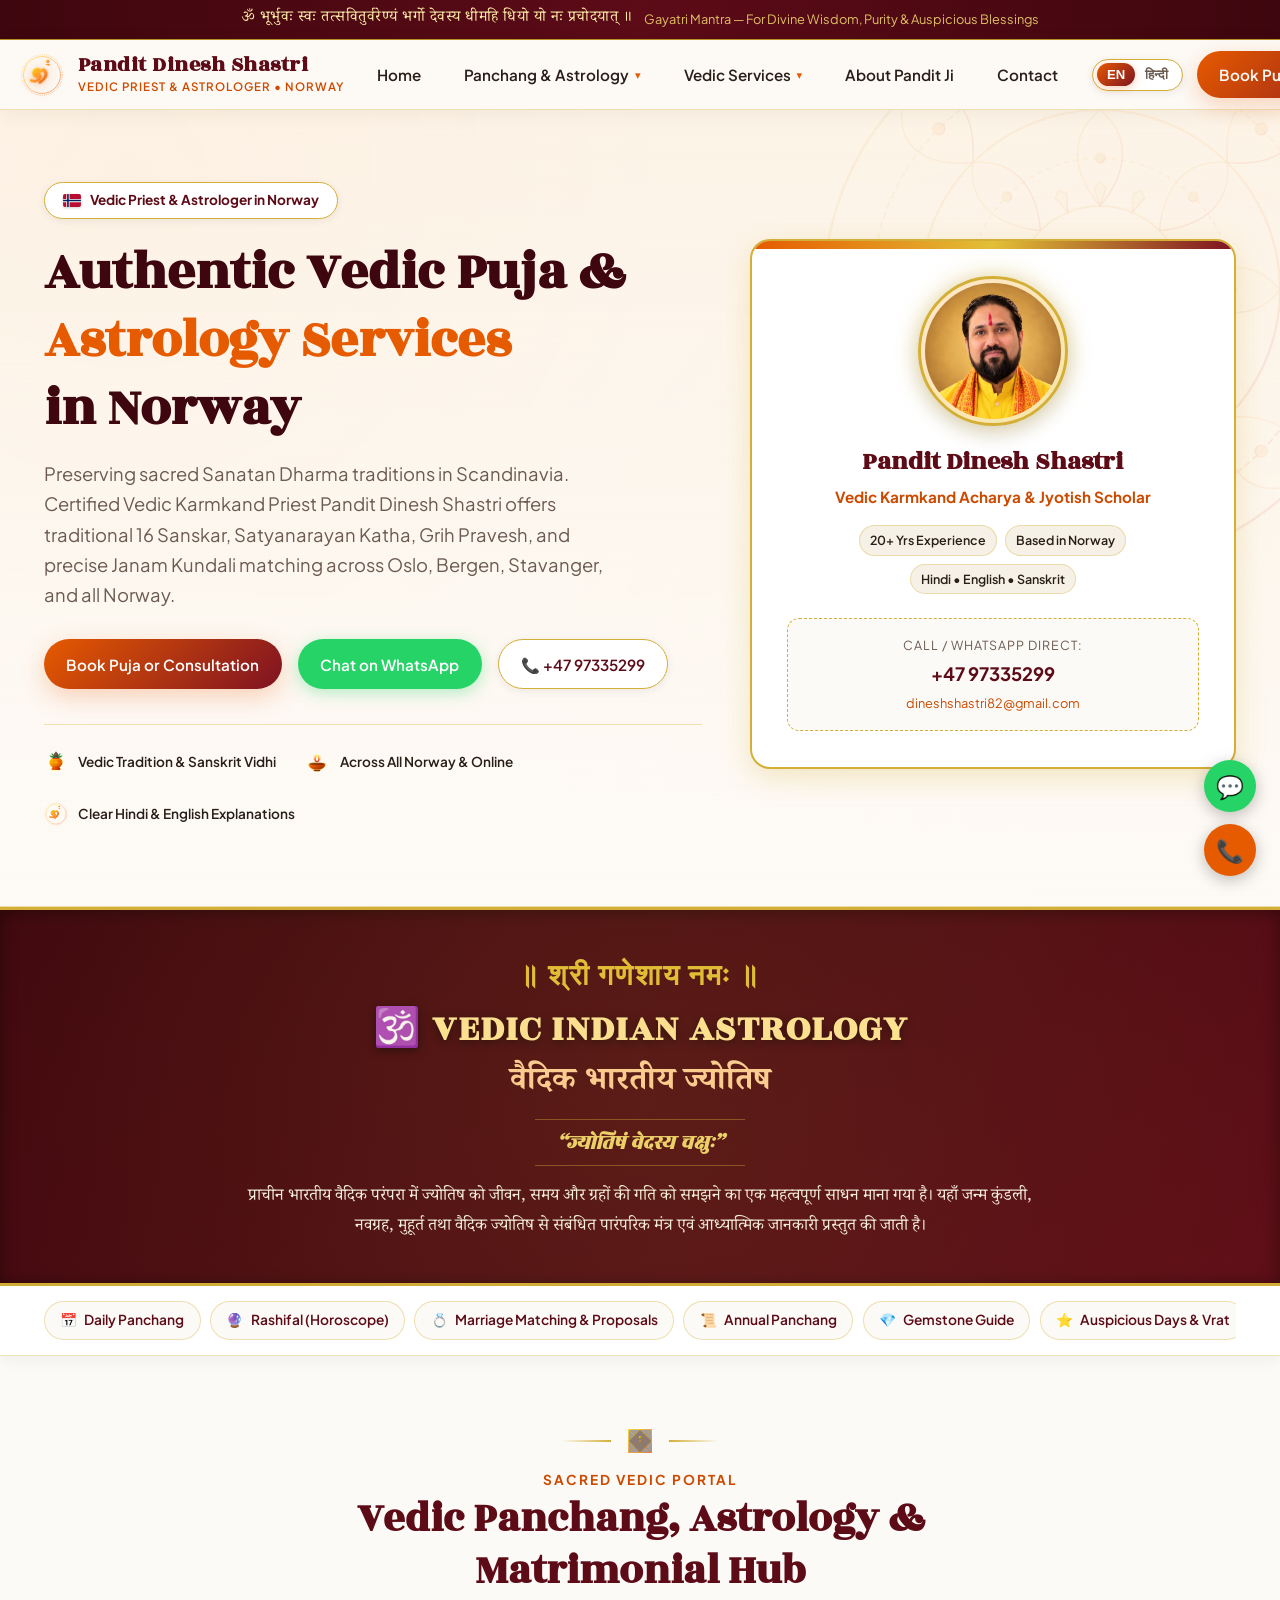
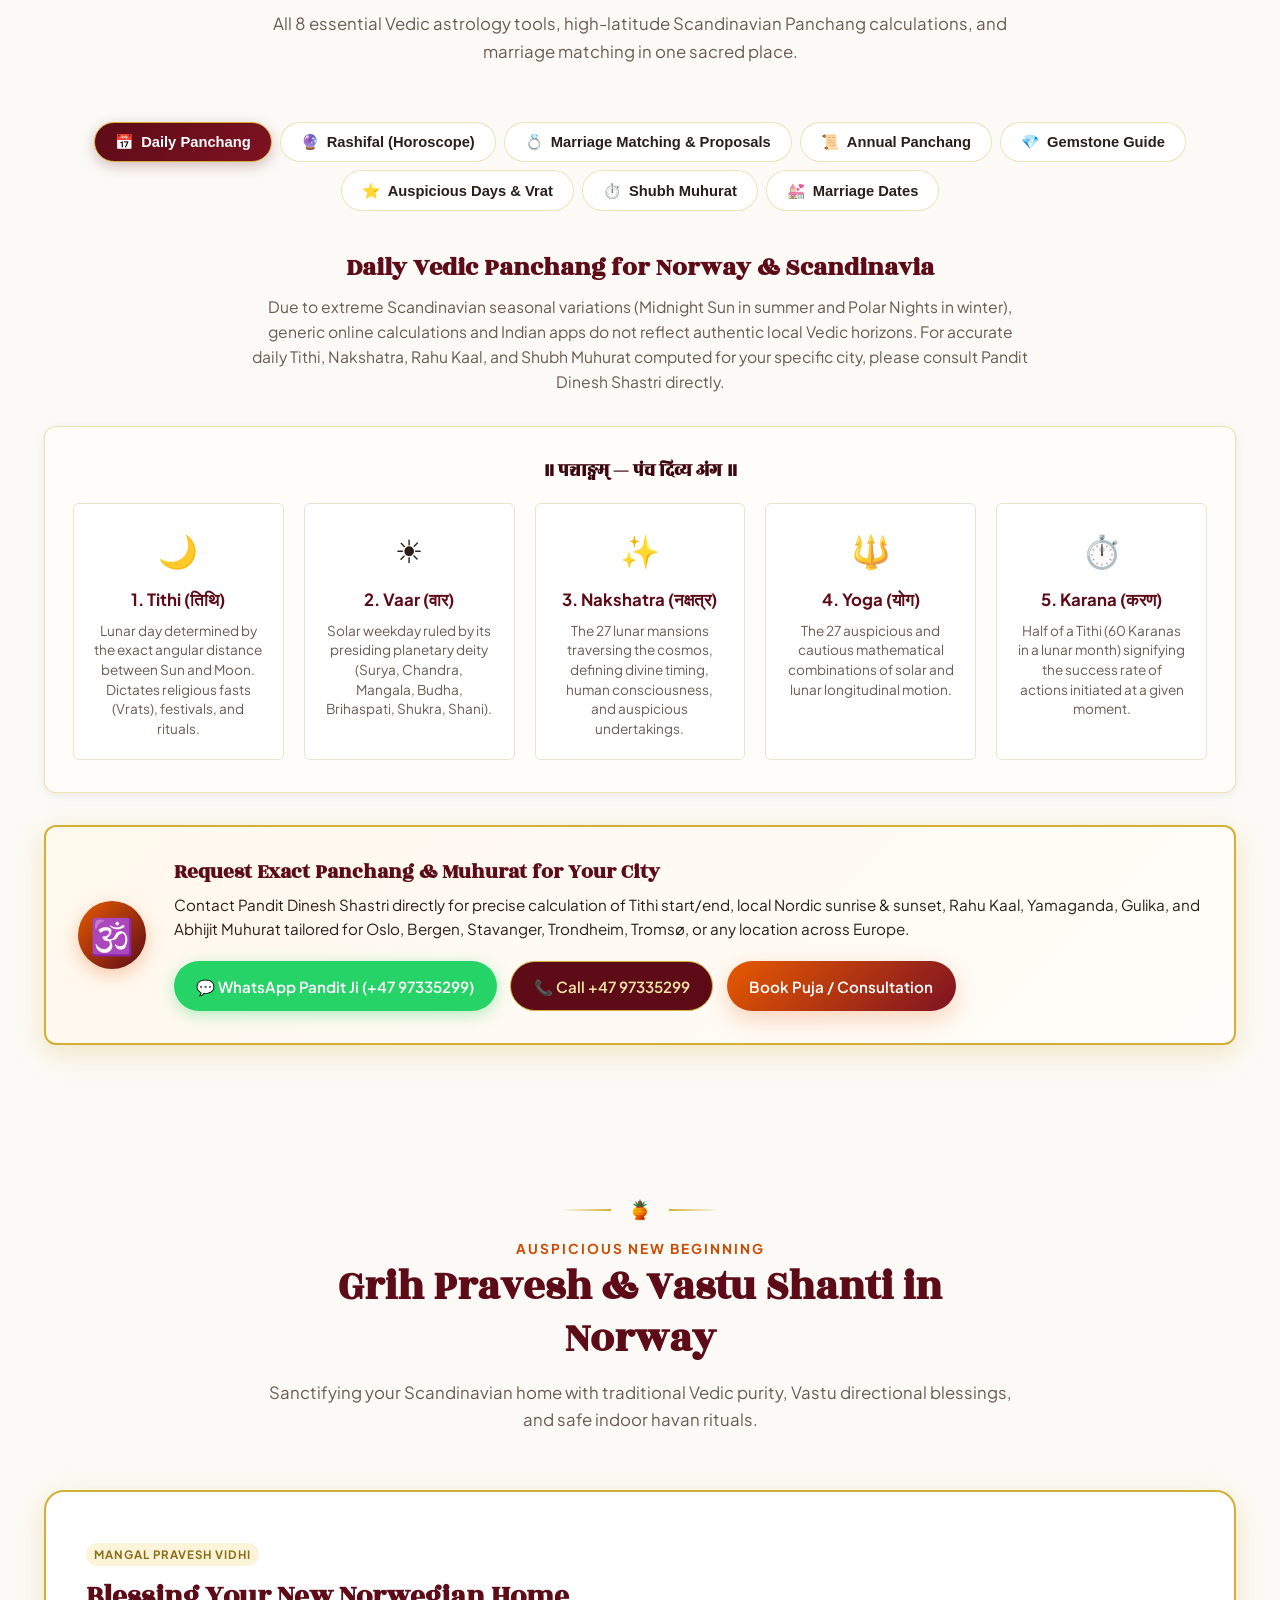
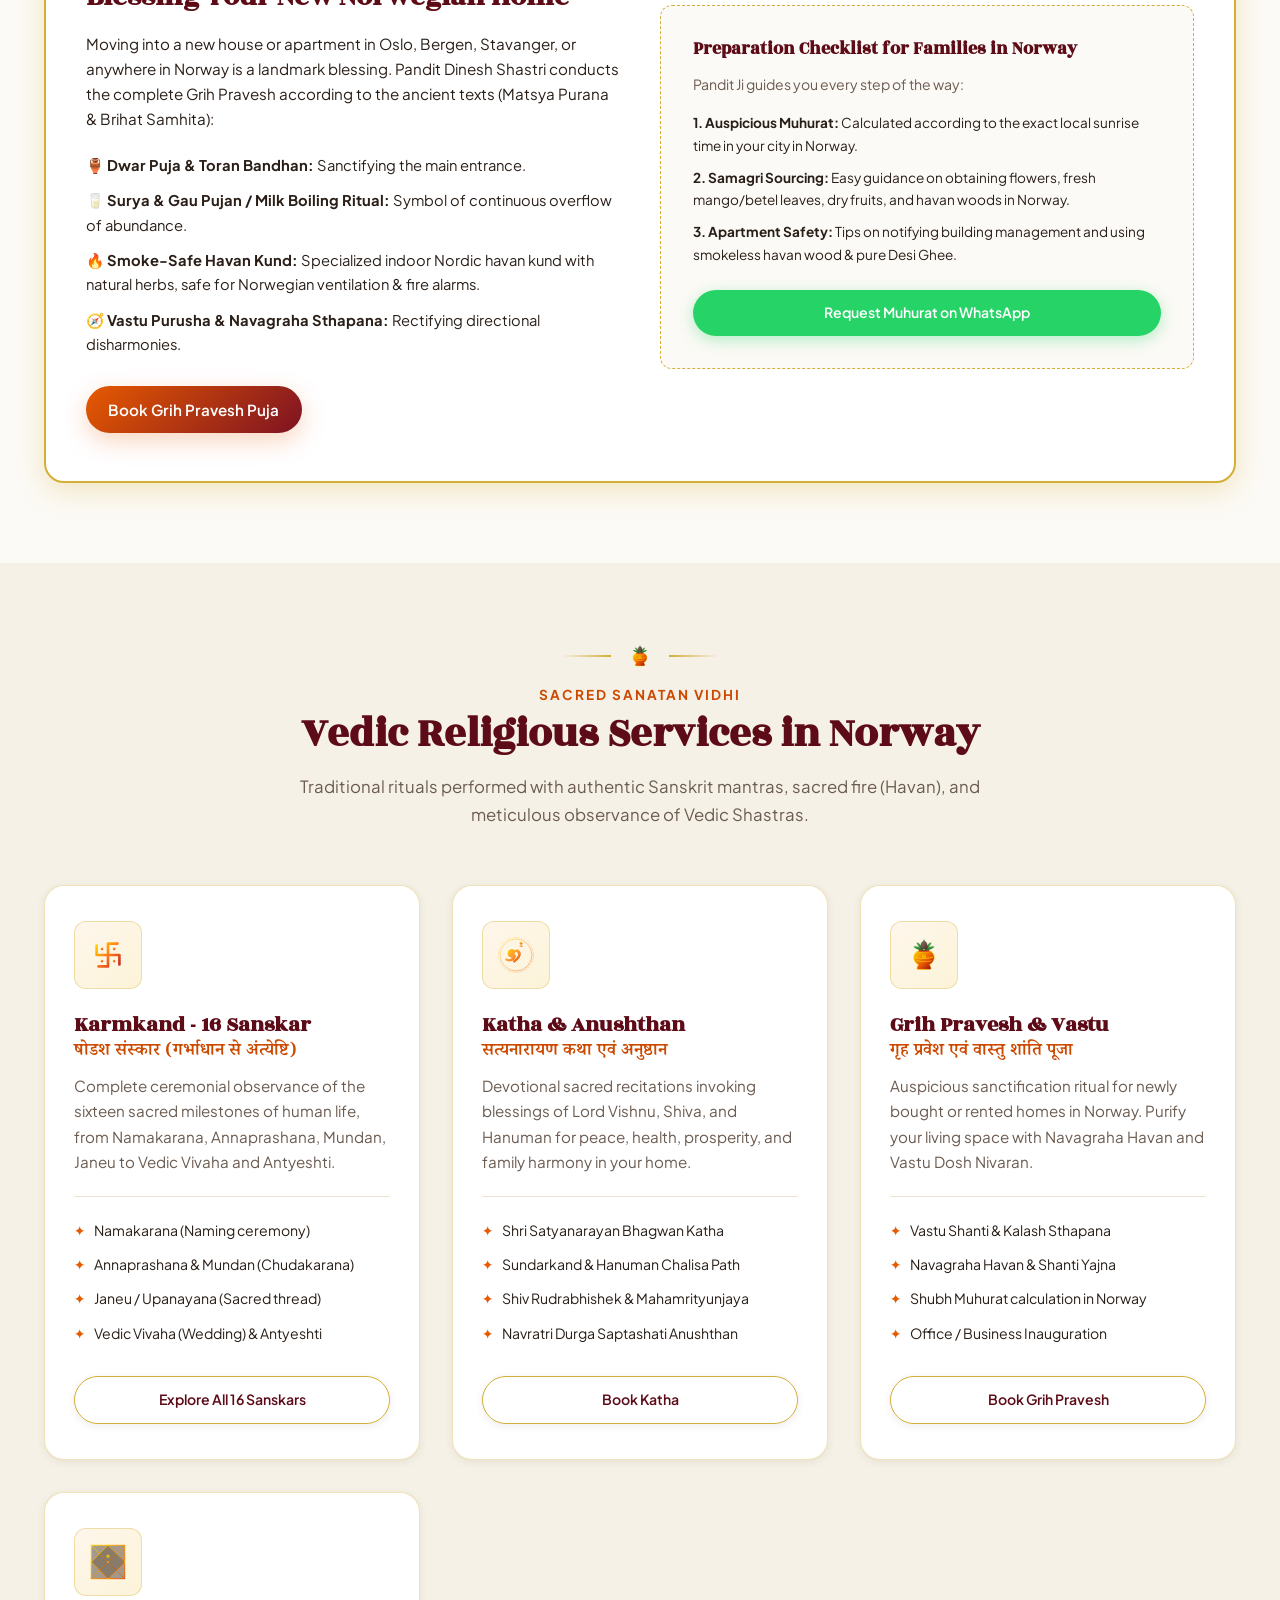
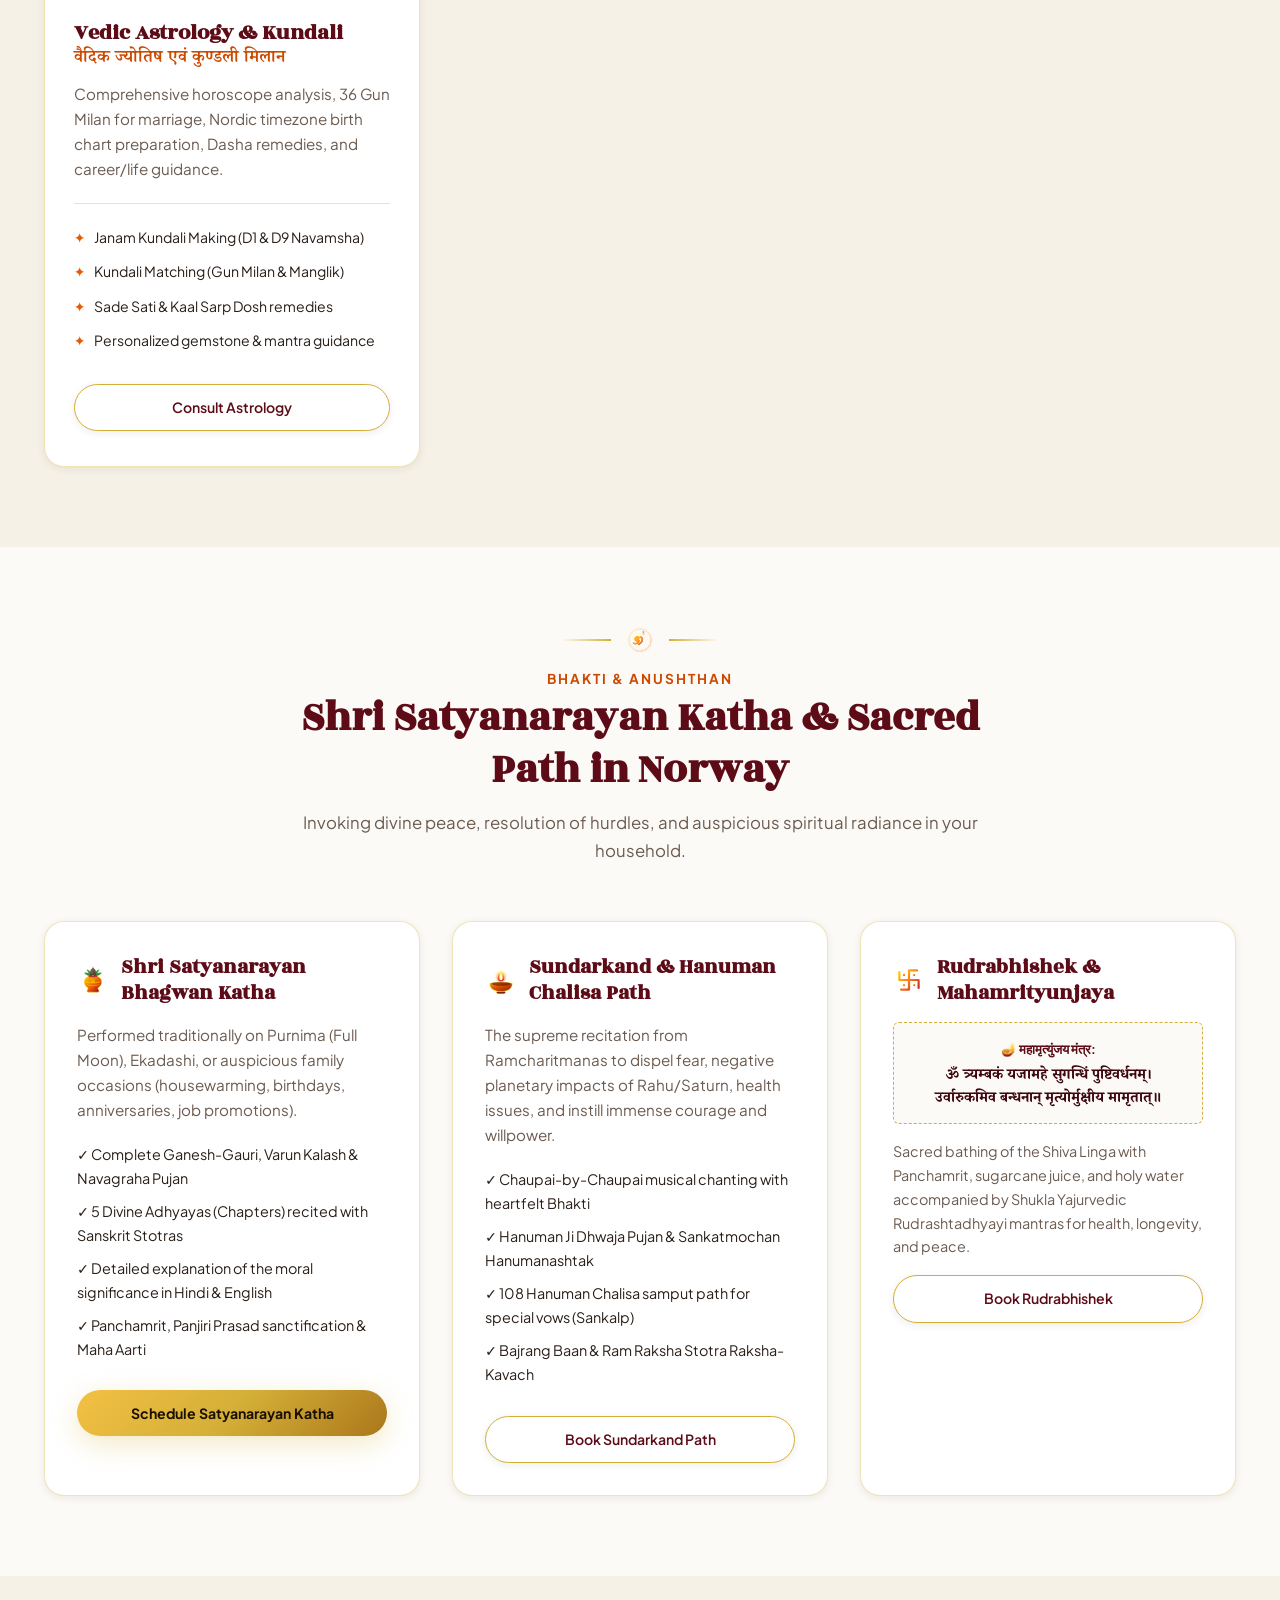
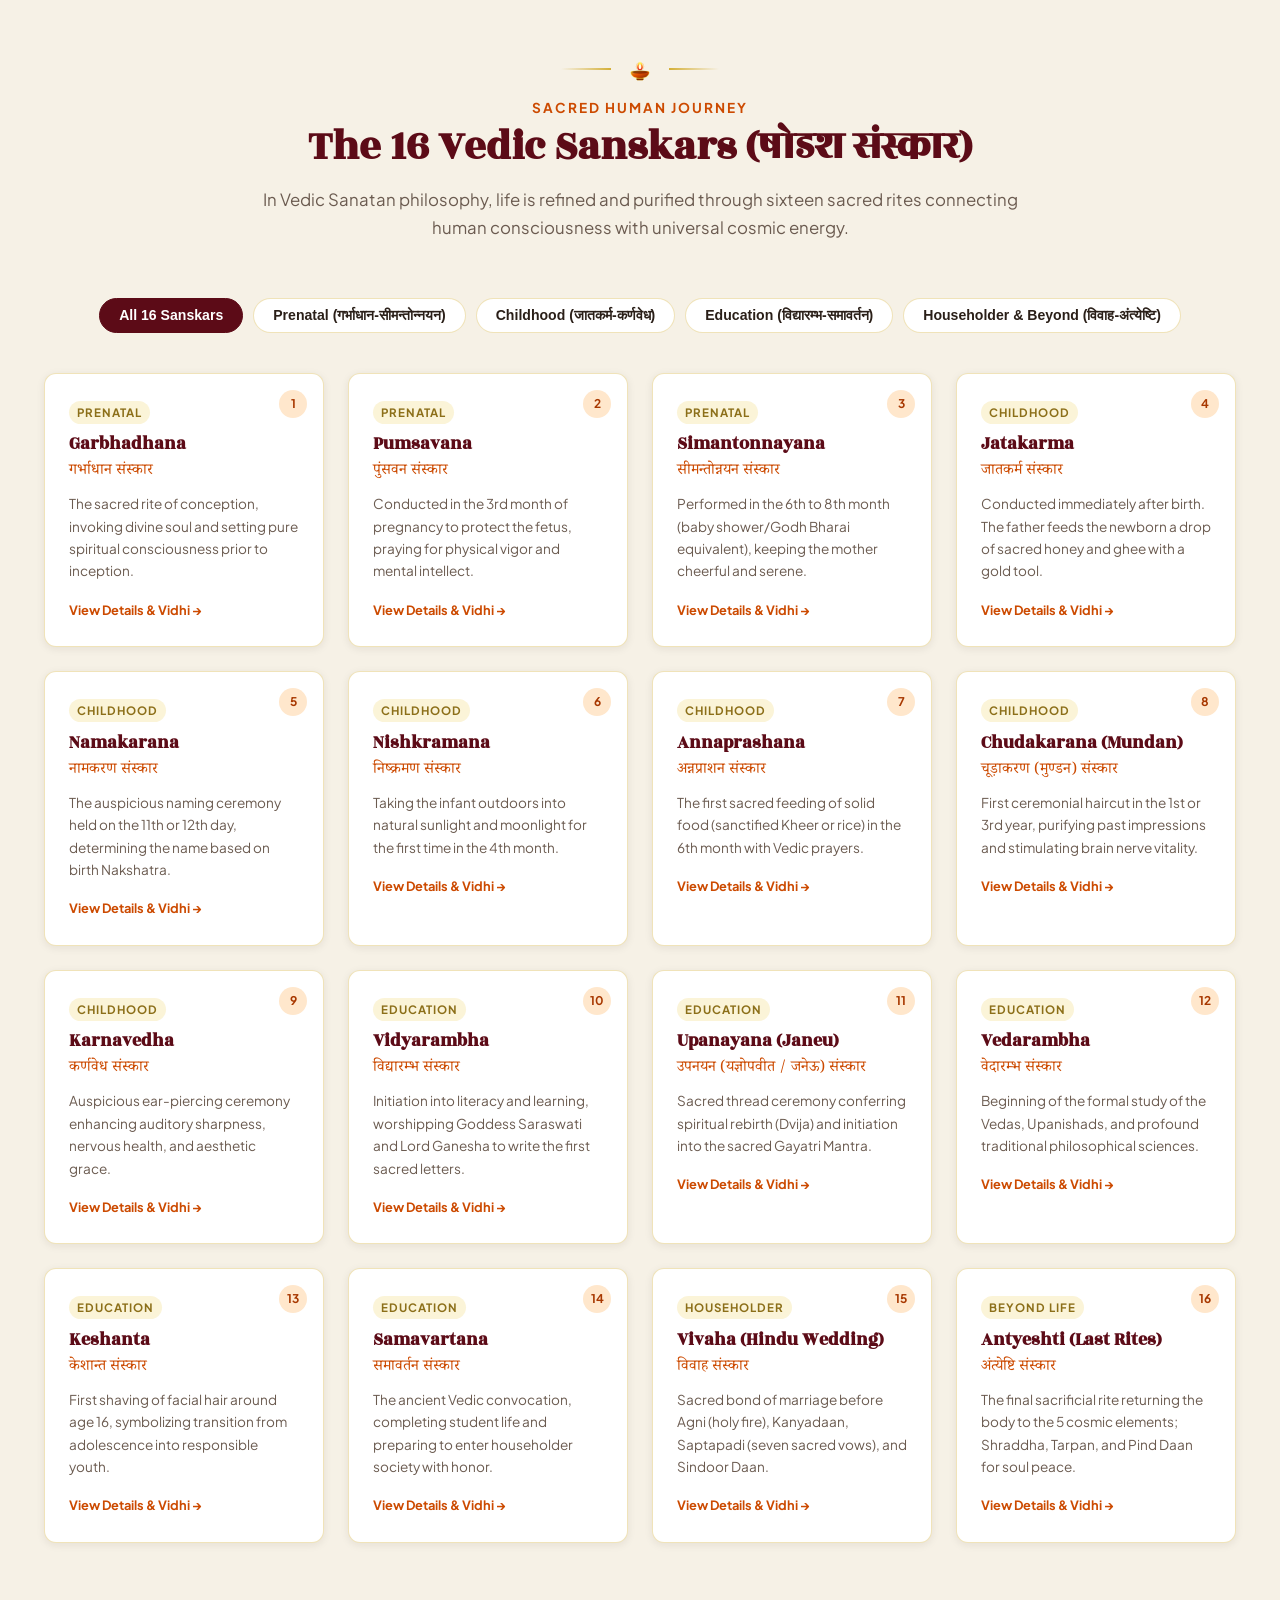
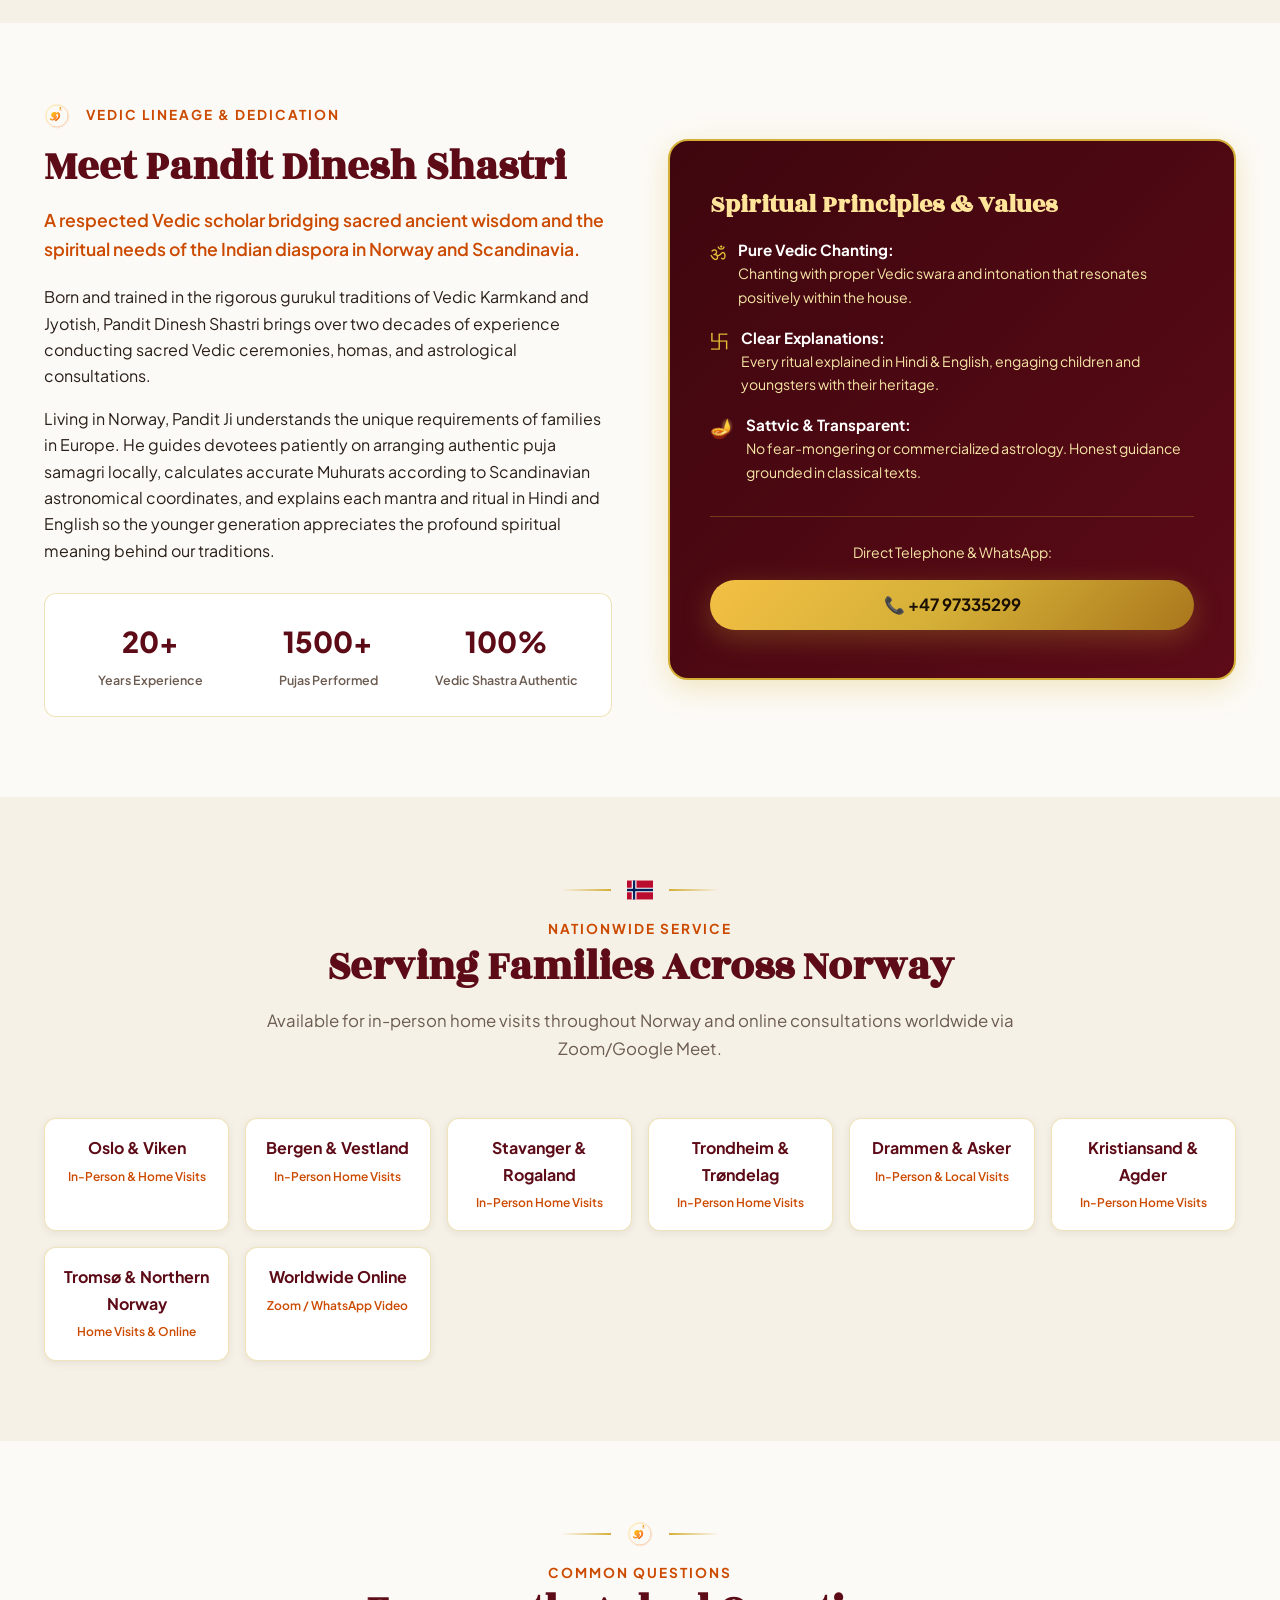
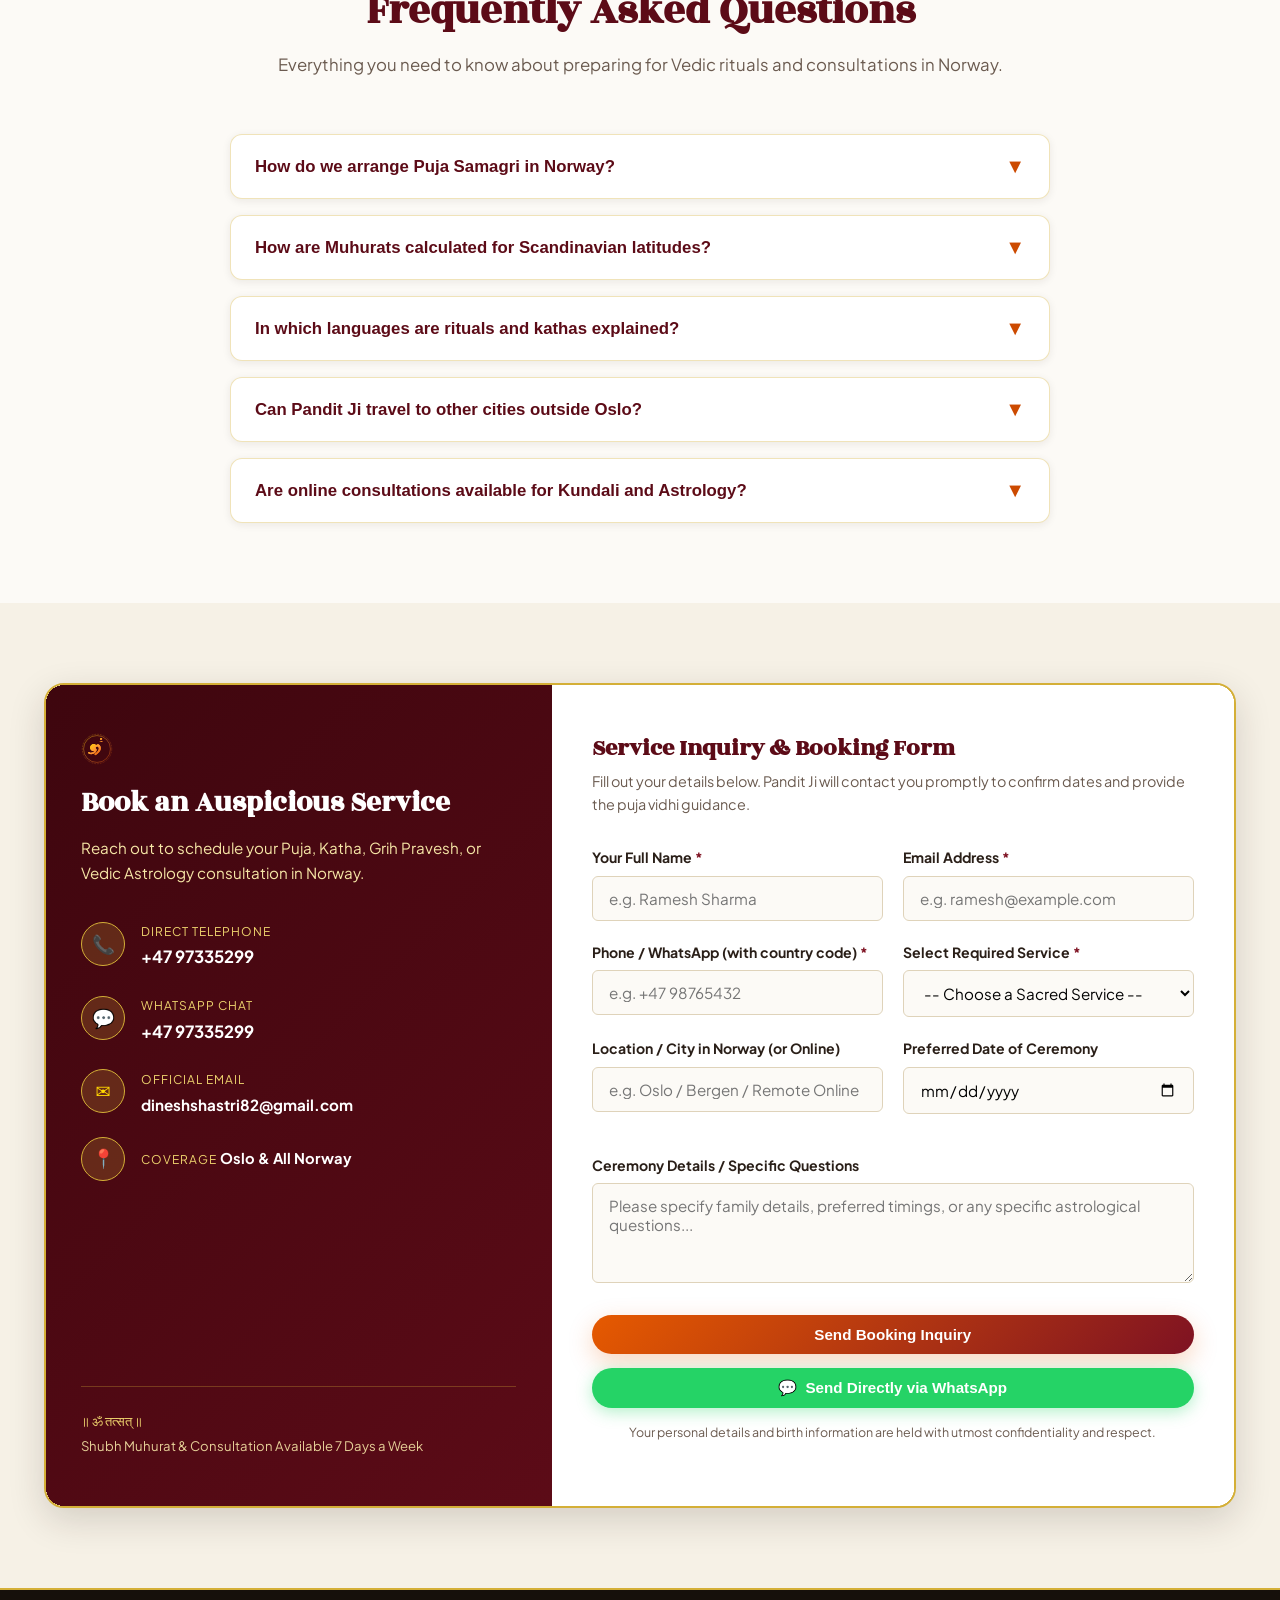
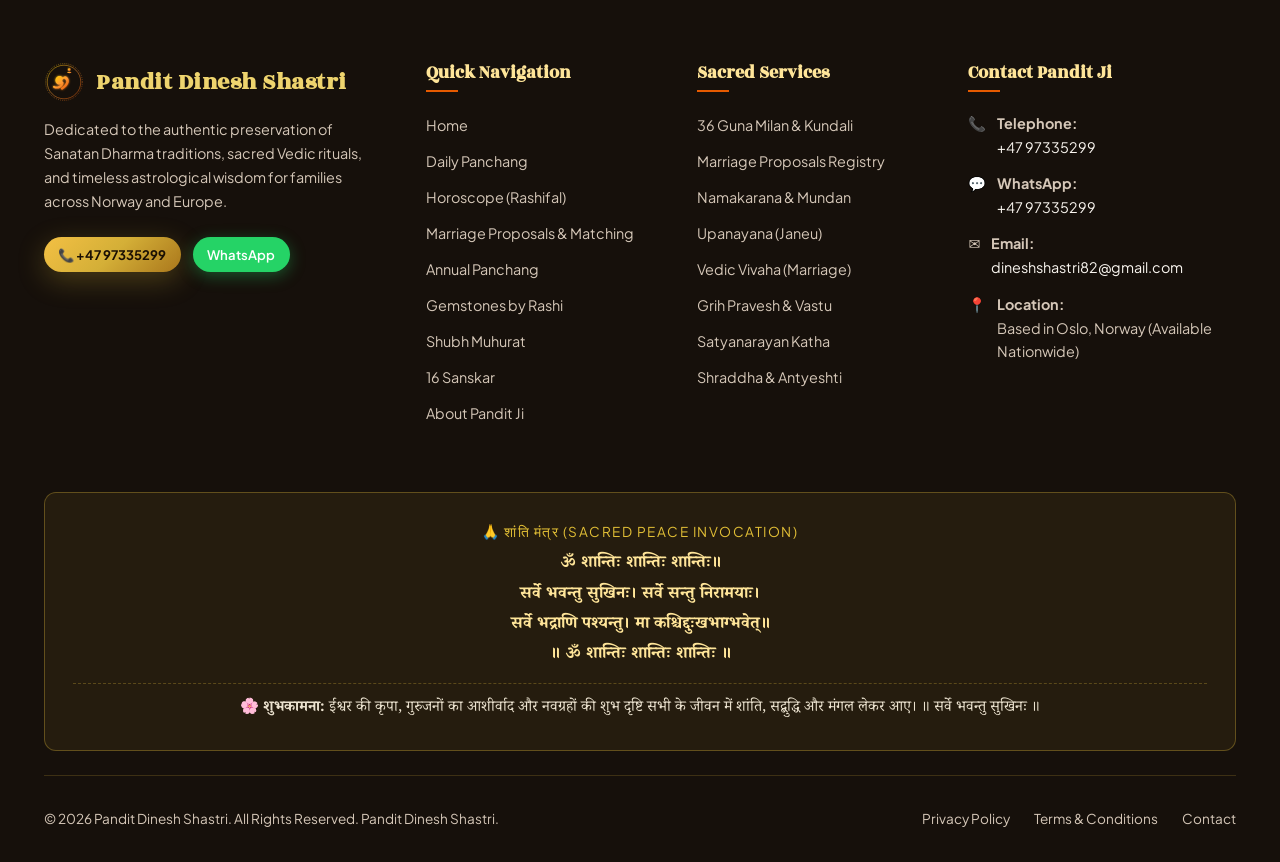
==== commit 1e18540d: "Photos update" ====
--- a/index.html
+++ b/index.html
@@ -266,7 +266,7 @@
         <div class="hero-card-wrapper">
           <div class="hero-profile-card">
             <div class="profile-avatar-aura">
-              <img src="assets/icons/om.svg" alt="Sacred Vedic Acharya" class="profile-avatar-icon">
+              <img src="assets/images/photo.png" alt="Pandit Dinesh Shastri" class="profile-avatar-img">
             </div>
 
             <h2 class="priest-title" data-i18n="priest_name">Pandit Dinesh Shastri</h2>
--- a/css/style.css
+++ b/css/style.css
@@ -894,8 +894,8 @@
 }
 
 .profile-avatar-aura {
-  width: 140px;
-  height: 140px;
+  width: 150px;
+  height: 150px;
   margin: 0 auto 1.25rem;
   position: relative;
   display: flex;
@@ -903,8 +903,19 @@
   justify-content: center;
   border-radius: 50%;
   background: linear-gradient(135deg, var(--saffron-100), var(--gold-200));
-  border: 3px solid var(--gold-500);
-  box-shadow: 0 0 25px rgba(212, 175, 55, 0.4);
+  border: 3.5px solid var(--gold-500);
+  box-shadow: 0 0 25px rgba(212, 175, 55, 0.45), 0 8px 20px rgba(0,0,0,0.12);
+  overflow: hidden;
+  padding: 4px;
+}
+
+.profile-avatar-img {
+  width: 100%;
+  height: 100%;
+  object-fit: cover;
+  object-position: center top;
+  border-radius: 50%;
+  display: block;
 }
 
 .profile-avatar-icon {
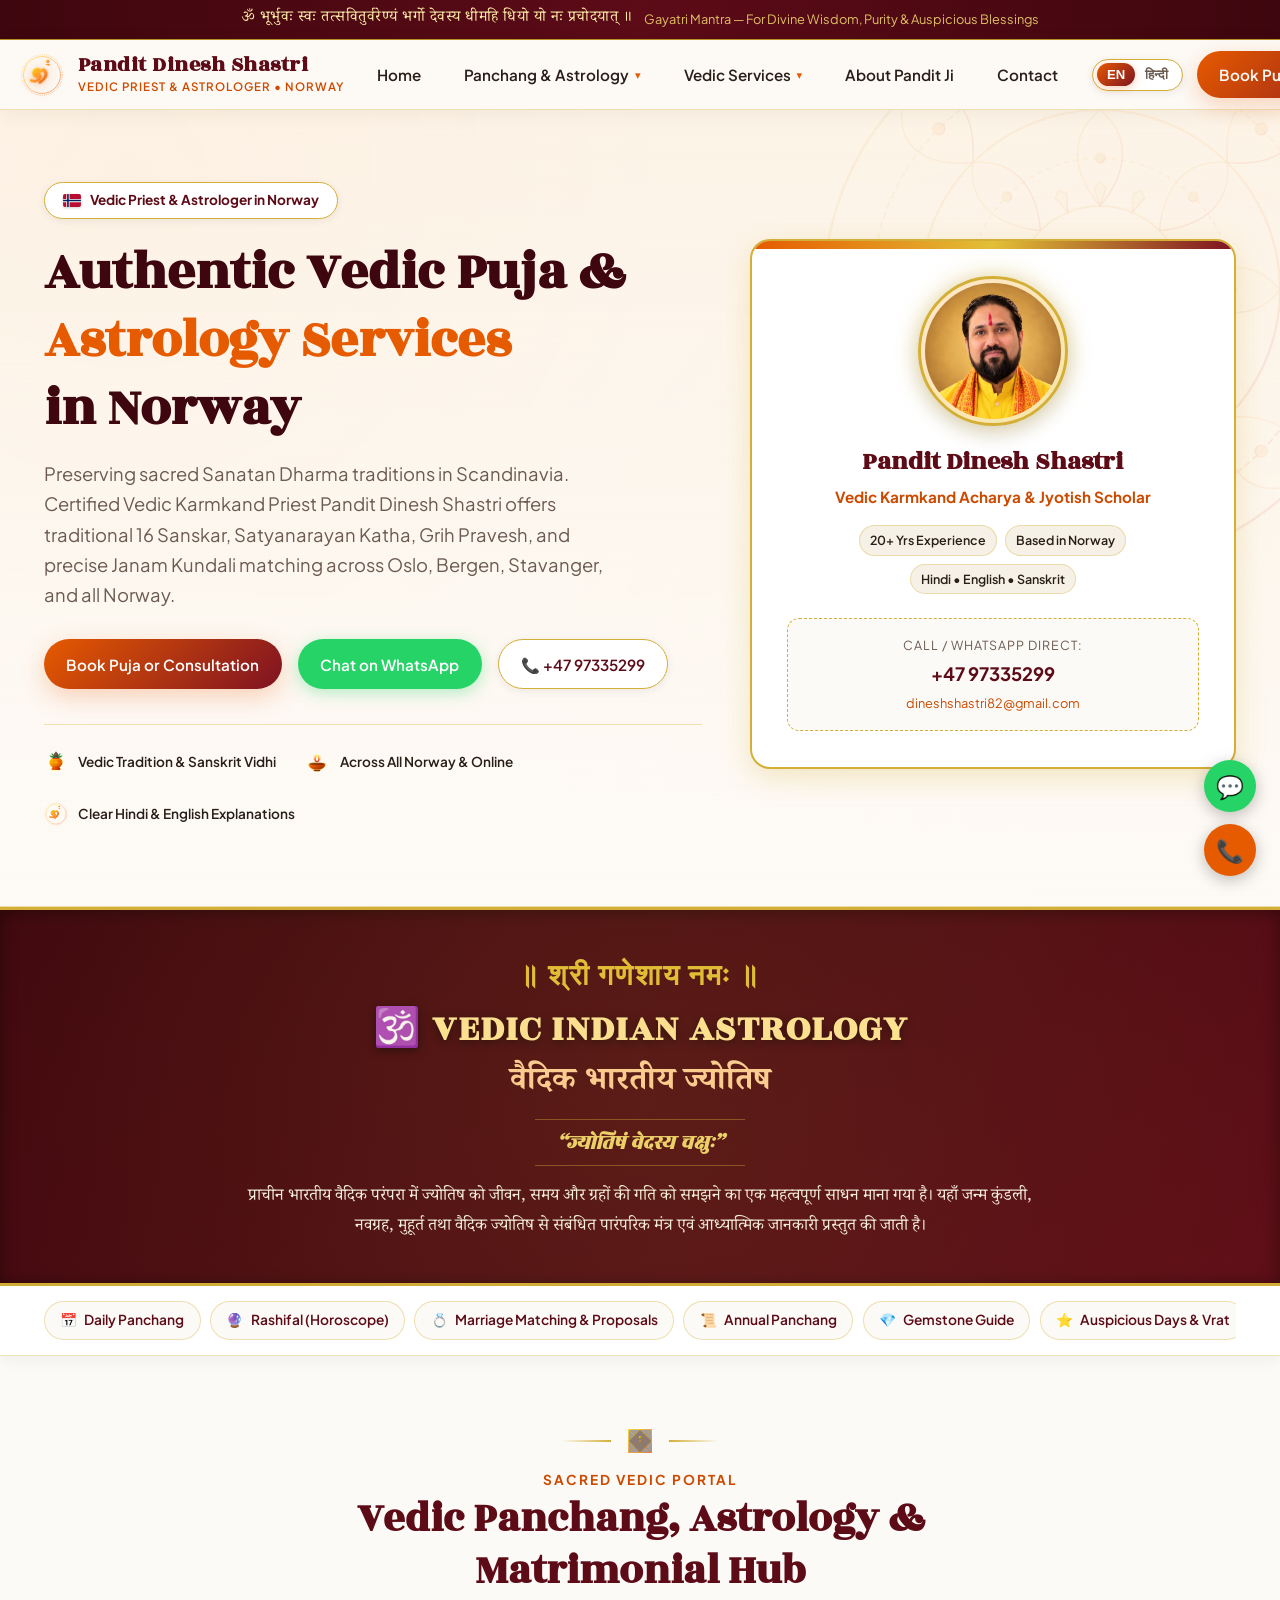
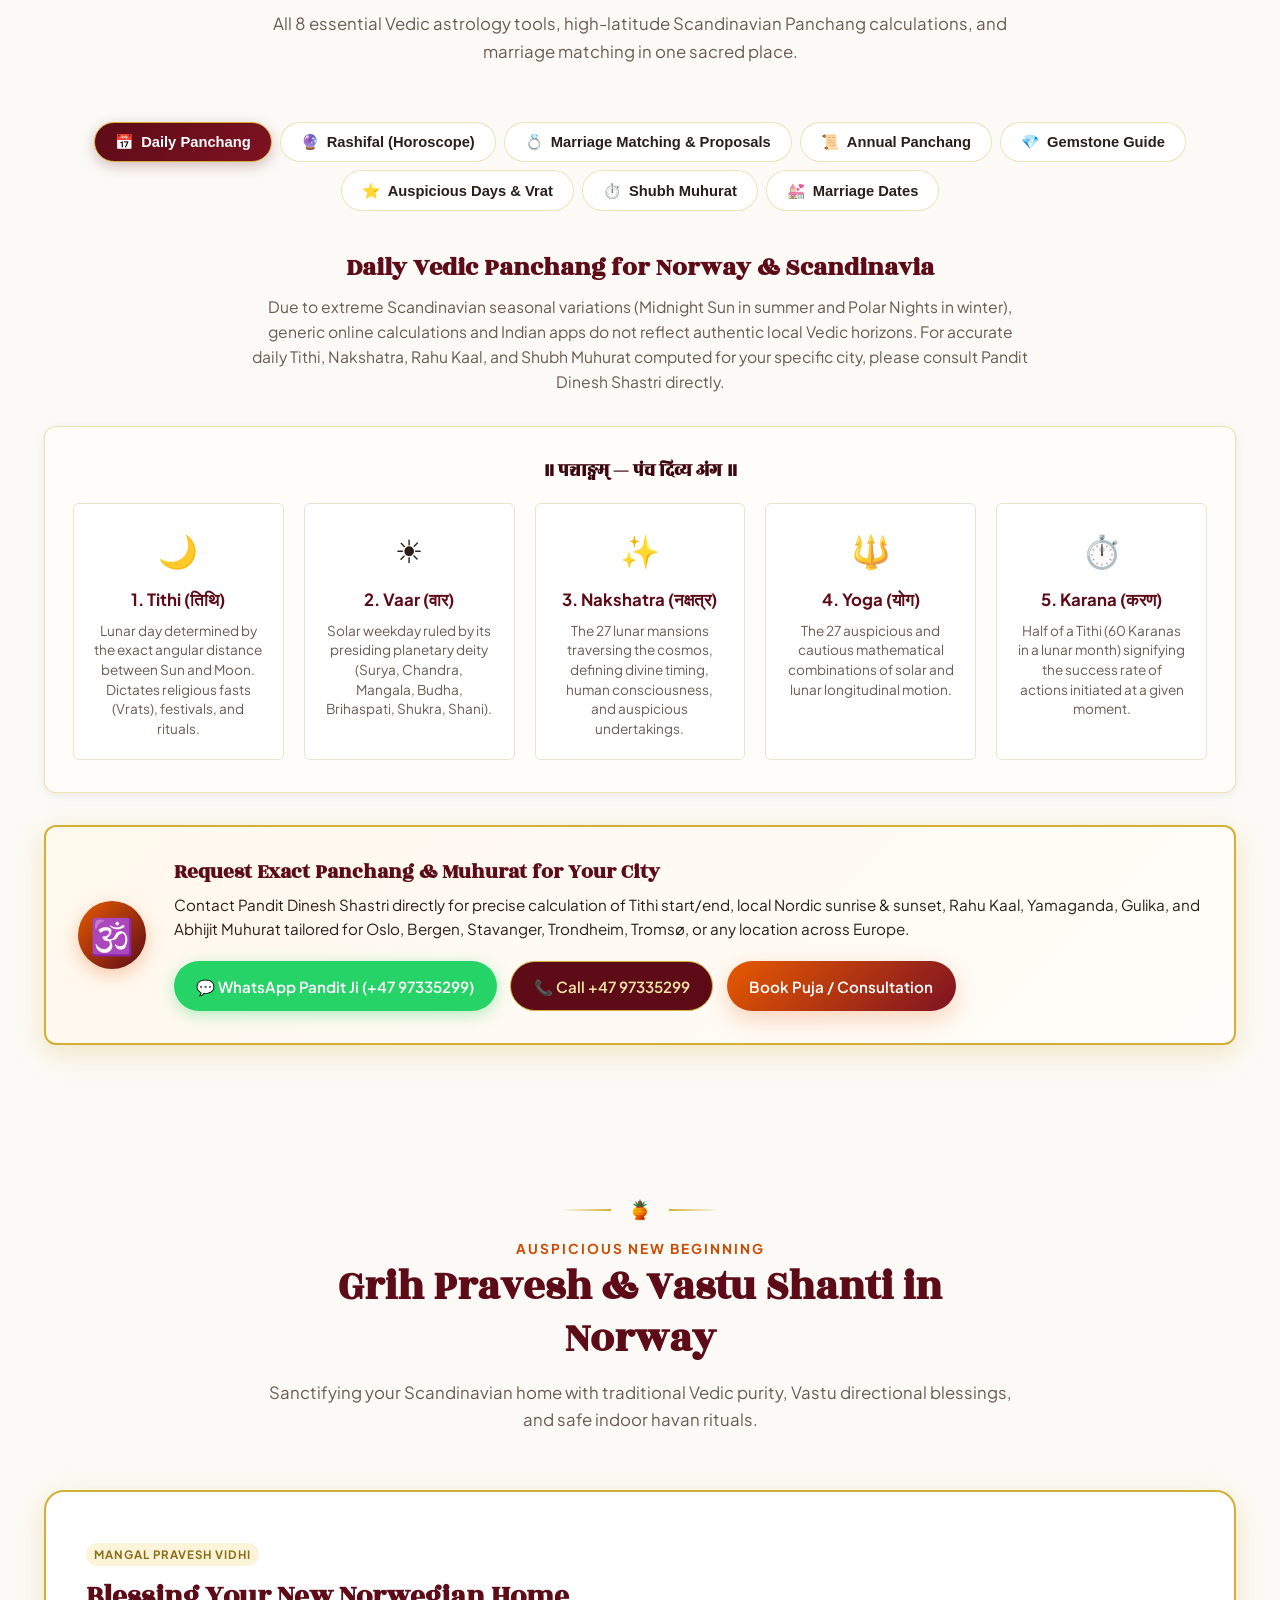
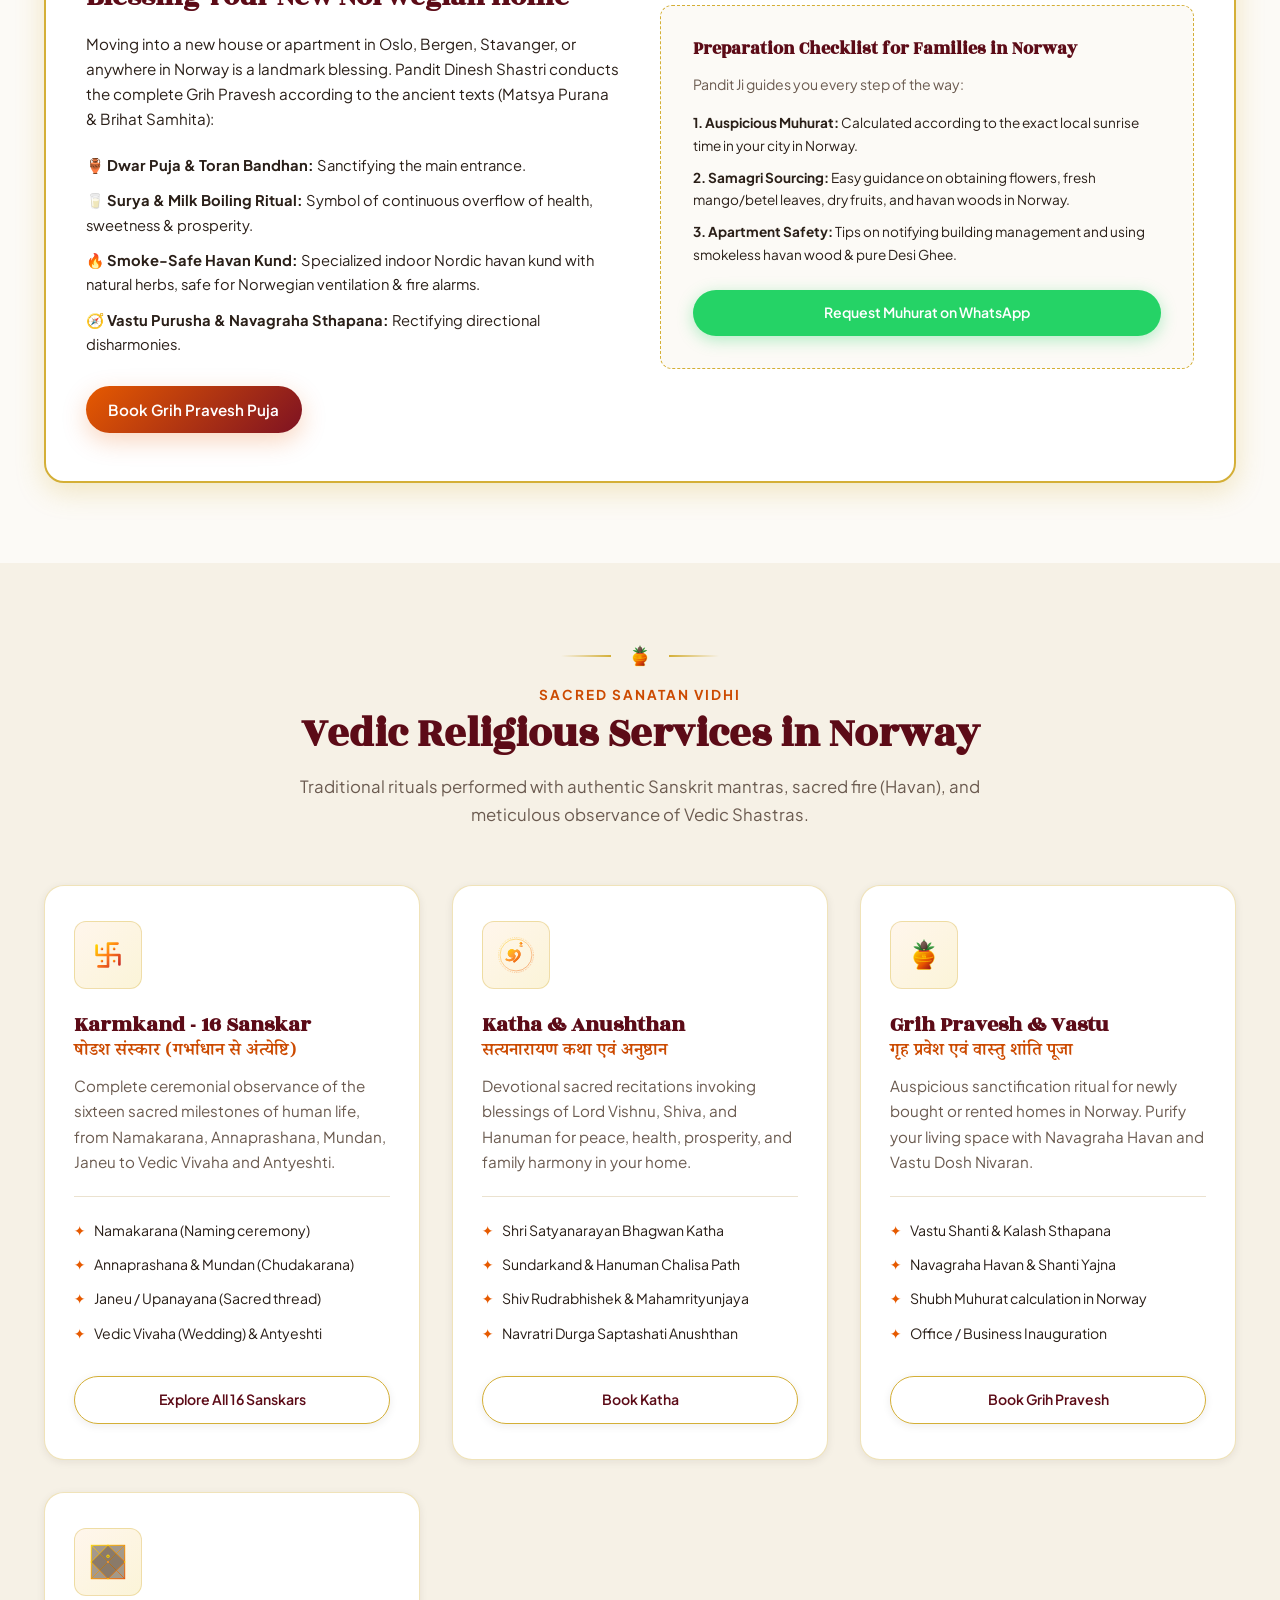
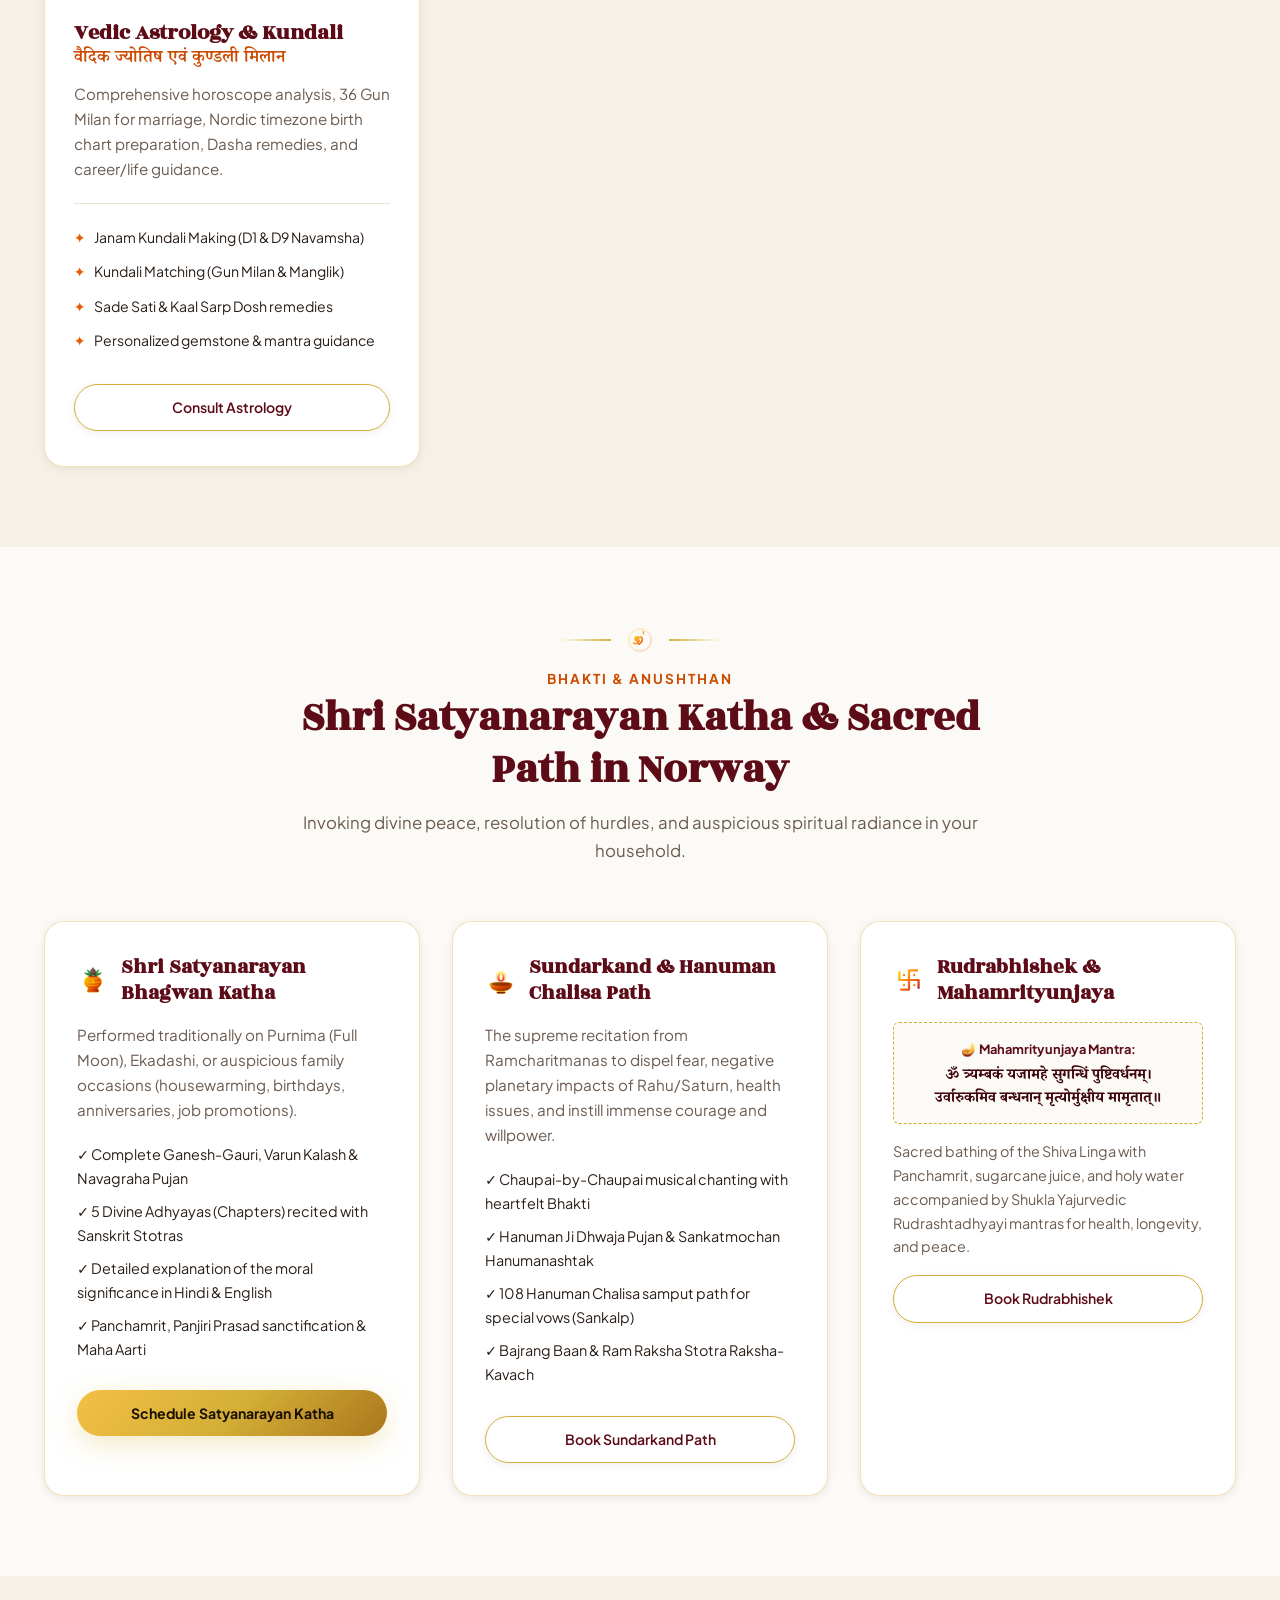
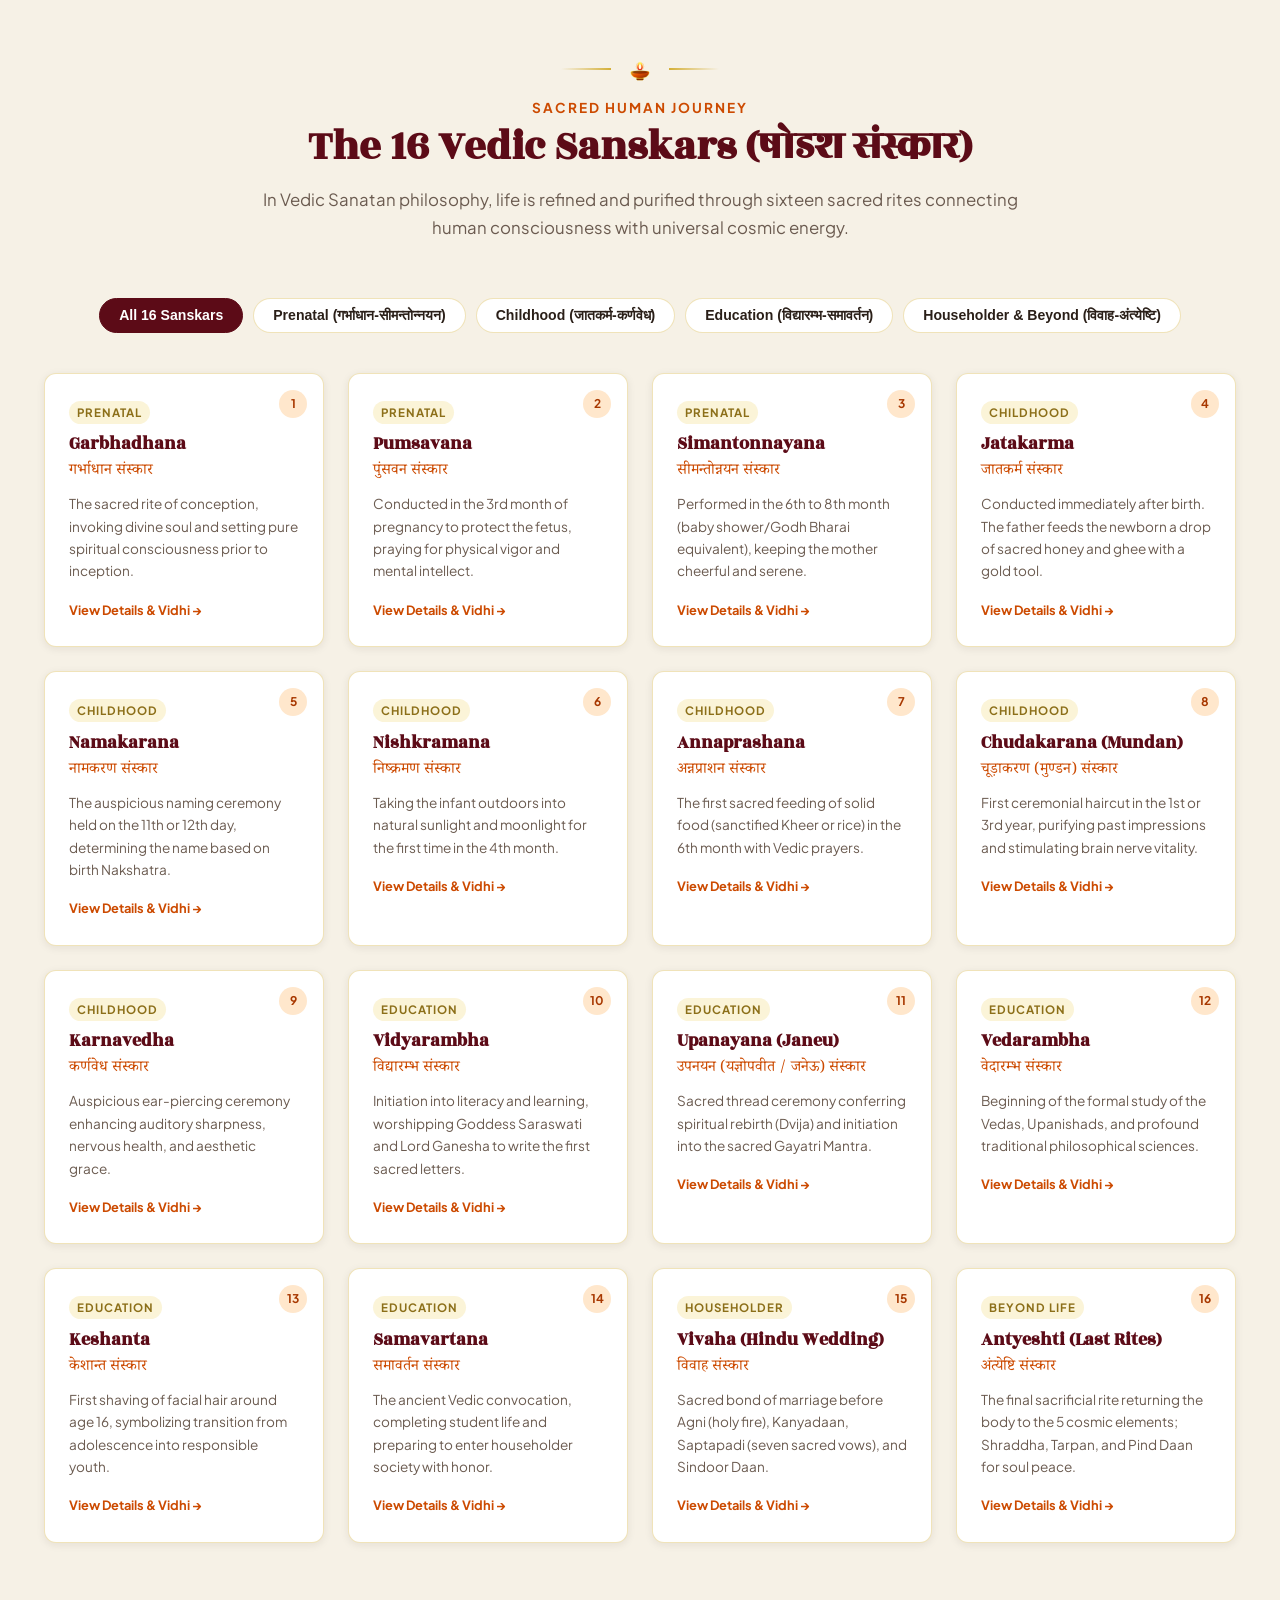
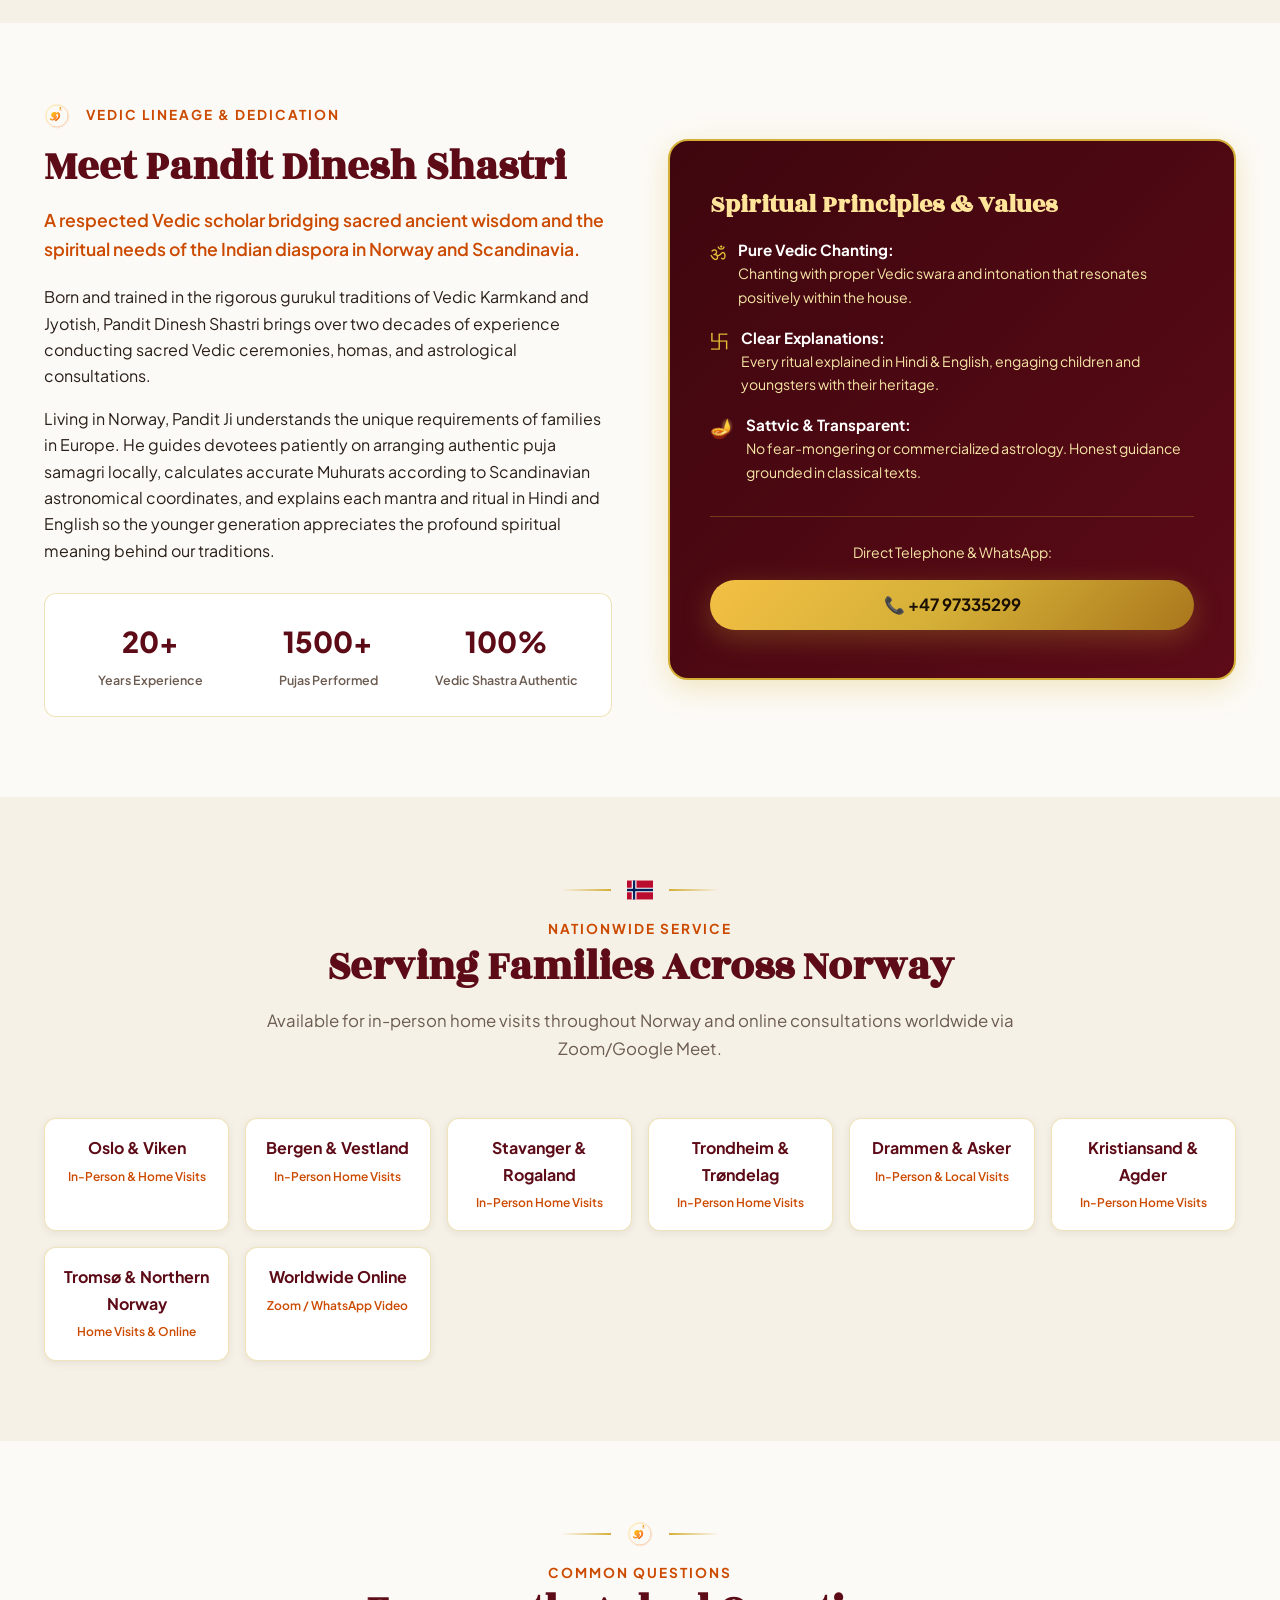
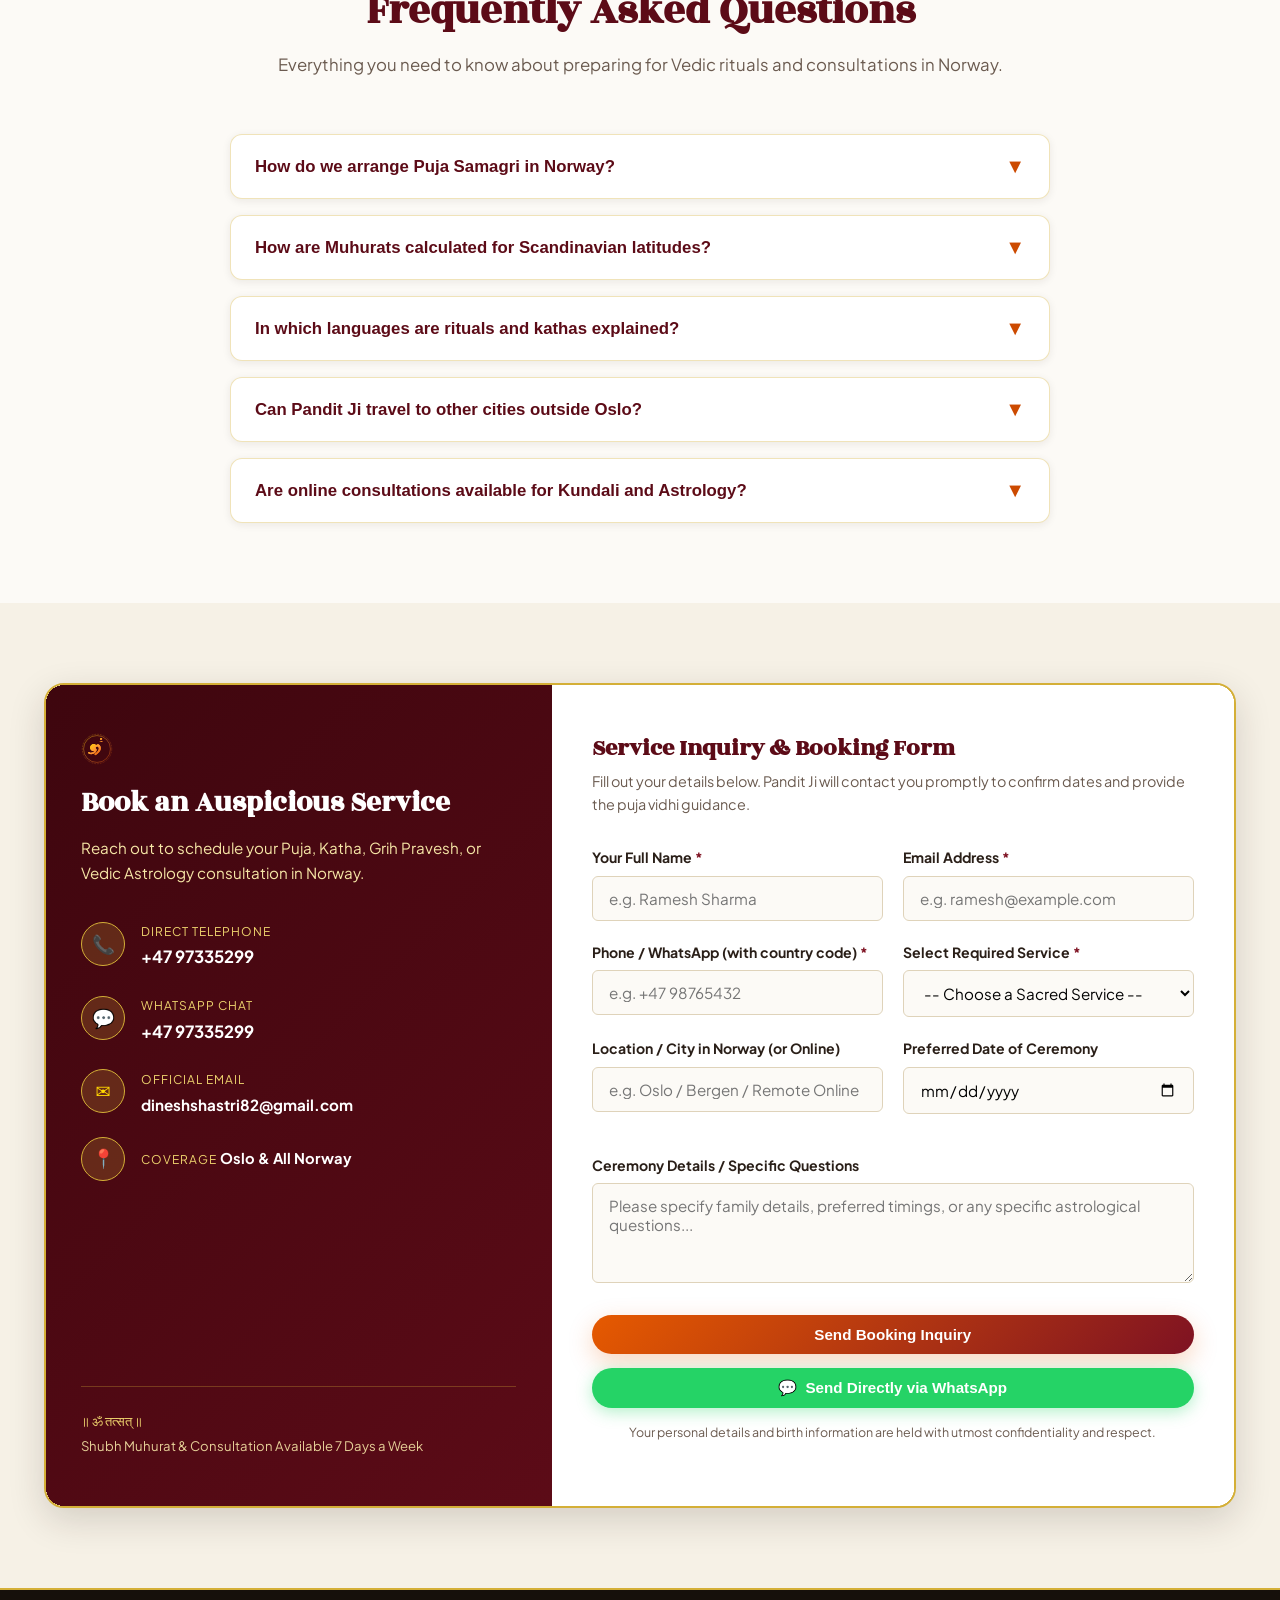
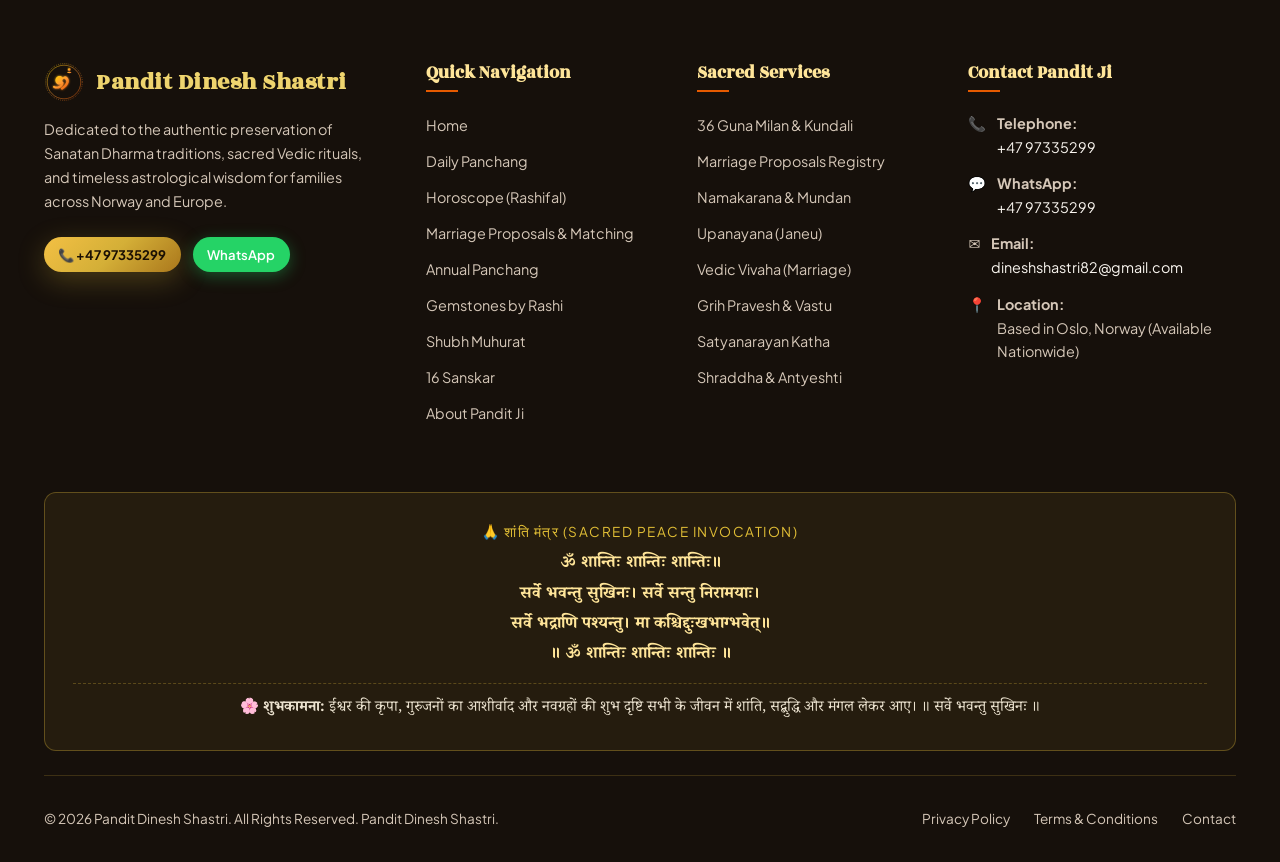
==== commit 83623338: "Hindi translations" ====
--- a/index.html
+++ b/index.html
@@ -127,21 +127,21 @@
               <span class="dropdown-icon">🏺</span>
               <div>
                 <strong data-i18n="nav_griha">Grih Pravesh & Vastu</strong>
-                <small>Nordic Smoke-Safe Havan</small>
+                <small data-i18n="nav_griha_sub">Nordic Smoke-Safe Havan</small>
               </div>
             </a>
             <a href="#katha" class="dropdown-link">
               <span class="dropdown-icon">📖</span>
               <div>
                 <strong data-i18n="nav_katha">Satyanarayan Katha</strong>
-                <small>Sundarkand & Rudrabhishek</small>
+                <small data-i18n="nav_katha_sub">Sundarkand & Rudrabhishek</small>
               </div>
             </a>
             <a href="#sanskars" class="dropdown-link">
               <span class="dropdown-icon">卐</span>
               <div>
                 <strong data-i18n="nav_sanskar">16 Sanskar</strong>
-                <small>Namkaran, Mundan, Janeu, Vivah</small>
+                <small data-i18n="nav_sanskar_sub">Namkaran, Mundan, Janeu, Vivah</small>
               </div>
             </a>
           </div>
@@ -196,11 +196,11 @@
 
       <div class="mobile-section-heading" data-i18n="nav_services">🪔 Vedic Services & Pujas</div>
       <a href="#griha" class="mobile-nav-sublink">🏺 <span data-i18n="nav_griha">Grih Pravesh & Vastu</span></a>
-      <a href="#services" class="mobile-nav-sublink">✨ Overview of Services</a>
+      <a href="#services" class="mobile-nav-sublink">✨ <span data-i18n="nav_overview_services">Overview of Services</span></a>
       <a href="#katha" class="mobile-nav-sublink">📖 <span data-i18n="nav_katha">Satyanarayan Katha & Path</span></a>
       <a href="#sanskars" class="mobile-nav-sublink">卐 <span data-i18n="nav_sanskar">16 Sanskar Rites</span></a>
 
-      <div class="mobile-section-heading">Information</div>
+      <div class="mobile-section-heading" data-i18n="nav_heading_info">Information</div>
       <a href="#about" class="mobile-nav-link" data-i18n="nav_about">👤 About Pandit Ji</a>
       <a href="contact.html" class="mobile-nav-link" data-i18n="nav_contact">📞 Contact Us</a>
     </div>
@@ -860,10 +860,10 @@
                 Share the birth details of both bride and groom along with your preferred wedding months. Pandit Dinesh Shastri will determine the most auspicious dates, avoid all inauspicious Doshas, and compute the sacred Vivah Lagna.
               </p>
               <div class="panchang-consult-actions">
-                <a href="https://wa.me/4797335299?text=Namaste%20Pandit%20Dinesh%20Shastri%20Ji,%20we%20are%20seeking%20auspicious%20marriage%20dates%20and%20personalized%20Vivah%20Lagna%20calculation%20for%20our%20family." target="_blank" rel="noopener" class="btn btn-whatsapp">
+                <a href="https://wa.me/4797335299?text=Namaste%20Pandit%20Dinesh%20Shastri%20Ji,%20we%20are%20seeking%20auspicious%20marriage%20dates%20and%20personalized%20Vivah%20Lagna%20calculation%20for%20our%20family." target="_blank" rel="noopener" class="btn btn-whatsapp" data-i18n="vivah_btn_wa">
                   <span>Chat on WhatsApp (+47 97335299)</span>
                 </a>
-                <a href="tel:+4797335299" class="btn btn-secondary">
+                <a href="tel:+4797335299" class="btn btn-secondary" data-i18n="vivah_btn_call">
                   <span>📞 Call Pandit Ji Directly</span>
                 </a>
               </div>
@@ -882,9 +882,9 @@
             <img src="assets/icons/kalash.svg" alt="" class="ornament-icon">
             <div class="ornament-line right"></div>
           </div>
-          <span class="section-tag">Auspicious New Beginning</span>
-          <h2 class="section-title">Grih Pravesh & Vastu Shanti in Norway</h2>
-          <p class="section-subtitle">
+          <span class="section-tag" data-i18n="griha_sec_tag">Auspicious New Beginning</span>
+          <h2 class="section-title" data-i18n="griha_sec_title">Grih Pravesh & Vastu Shanti in Norway</h2>
+          <p class="section-subtitle" data-i18n="griha_sec_subtitle">
             Sanctifying your Scandinavian home with traditional Vedic purity, Vastu directional blessings, and safe indoor havan rituals.
           </p>
         </div>
@@ -892,23 +892,23 @@
         <div style="background: #FFF; border: 2px solid var(--gold-500); border-radius: var(--radius-lg); padding: 3rem 2.5rem; box-shadow: var(--shadow-gold);">
           <div style="display: grid; grid-template-columns: repeat(auto-fit, minmax(280px, 1fr)); gap: 2.5rem; align-items: center;">
             <div>
-              <span class="sanskar-phase" style="margin-bottom: 0.8rem;">Mangal Pravesh Vidhi</span>
-              <h3 style="font-size: 1.8rem; color: var(--maroon-800); margin-bottom: 1rem;">Blessing Your New Norwegian Home</h3>
-              <p style="color: var(--text-main); font-size: 0.95rem; margin-bottom: 1rem;">
+              <span class="sanskar-phase" style="margin-bottom: 0.8rem;" data-i18n="griha_vidhi_tag">Mangal Pravesh Vidhi</span>
+              <h3 style="font-size: 1.8rem; color: var(--maroon-800); margin-bottom: 1rem;" data-i18n="griha_box_heading">Blessing Your New Norwegian Home</h3>
+              <p style="color: var(--text-main); font-size: 0.95rem; margin-bottom: 1rem;" data-i18n="griha_box_p1">
                 Moving into a new house or apartment in Oslo, Bergen, Stavanger, or anywhere in Norway is a landmark blessing. Pandit Dinesh Shastri conducts the complete Grih Pravesh according to the ancient texts (Matsya Purana & Brihat Samhita):
               </p>
               <ul style="list-style: none; font-size: 0.92rem; margin-bottom: 1.5rem;">
-                <li style="padding: 0.35rem 0;">🏺 <strong>Dwar Puja & Toran Bandhan:</strong> Sanctifying the main entrance.</li>
-                <li style="padding: 0.35rem 0;">🥛 <strong>Surya & Gau Pujan / Milk Boiling Ritual:</strong> Symbol of continuous overflow of abundance.</li>
-                <li style="padding: 0.35rem 0;">🔥 <strong>Smoke-Safe Havan Kund:</strong> Specialized indoor Nordic havan kund with natural herbs, safe for Norwegian ventilation & fire alarms.</li>
-                <li style="padding: 0.35rem 0;">🧭 <strong>Vastu Purusha & Navagraha Sthapana:</strong> Rectifying directional disharmonies.</li>
+                <li style="padding: 0.35rem 0;" data-i18n="griha_li_1">🏺 <strong>Dwar Puja & Toran Bandhan:</strong> Sanctifying the main entrance.</li>
+                <li style="padding: 0.35rem 0;" data-i18n="griha_li_2">🥛 <strong>Surya & Gau Pujan / Milk Boiling Ritual:</strong> Symbol of continuous overflow of abundance.</li>
+                <li style="padding: 0.35rem 0;" data-i18n="griha_li_3">🔥 <strong>Smoke-Safe Havan Kund:</strong> Specialized indoor Nordic havan kund with natural herbs, safe for Norwegian ventilation & fire alarms.</li>
+                <li style="padding: 0.35rem 0;" data-i18n="griha_li_4">🧭 <strong>Vastu Purusha & Navagraha Sthapana:</strong> Rectifying directional disharmonies.</li>
               </ul>
-              <a href="#booking" class="btn btn-primary">Book Grih Pravesh Puja</a>
+              <a href="#booking" class="btn btn-primary" data-i18n="griha_btn_book">Book Grih Pravesh Puja</a>
             </div>
 
             <div style="background: var(--sand-50); border: 1.5px dashed var(--gold-500); border-radius: var(--radius-md); padding: 2rem;">
-              <h4 style="color: var(--maroon-800); margin-bottom: 0.75rem;">Preparation Checklist for Families in Norway</h4>
-              <p style="font-size: 0.88rem; color: var(--text-muted); margin-bottom: 1rem;">
+              <h4 style="color: var(--maroon-800); margin-bottom: 0.75rem;" data-i18n="griha_check_title">Preparation Checklist for Families in Norway</h4>
+              <p style="font-size: 0.88rem; color: var(--text-muted); margin-bottom: 1rem;" data-i18n="griha_check_subtitle">
                 Pandit Ji guides you every step of the way:
               </p>
               <div style="font-size: 0.85rem; color: var(--text-main); display: flex; flex-direction: column; gap: 0.6rem;">
@@ -1048,9 +1048,9 @@
             <img src="assets/icons/om.svg" alt="" class="ornament-icon">
             <div class="ornament-line right"></div>
           </div>
-          <span class="section-tag">Bhakti & Anushthan</span>
-          <h2 class="section-title">Shri Satyanarayan Katha & Sacred Path in Norway</h2>
-          <p class="section-subtitle">
+          <span class="section-tag" data-i18n="katha_sec_tag">Bhakti & Anushthan</span>
+          <h2 class="section-title" data-i18n="katha_sec_title">Shri Satyanarayan Katha & Sacred Path in Norway</h2>
+          <p class="section-subtitle" data-i18n="katha_sec_subtitle">
             Invoking divine peace, resolution of hurdles, and auspicious spiritual radiance in your household.
           </p>
         </div>
@@ -1059,54 +1059,54 @@
           <div style="background: #FFF; border: 1.5px solid var(--border-gold); border-radius: var(--radius-lg); padding: 2rem; box-shadow: var(--shadow-sm);">
             <div style="display: flex; align-items: center; gap: 0.75rem; margin-bottom: 1rem;">
               <img src="assets/icons/kalash.svg" alt="" style="width: 32px; height: 32px;">
-              <h3 style="font-size: 1.3rem; color: var(--maroon-800);">Shri Satyanarayan Bhagwan Katha</h3>
-            </div>
-            <p style="color: var(--text-muted); font-size: 0.95rem; margin-bottom: 1rem;">
+              <h3 style="font-size: 1.3rem; color: var(--maroon-800);" data-i18n="katha_c1_title">Shri Satyanarayan Bhagwan Katha</h3>
+            </div>
+            <p style="color: var(--text-muted); font-size: 0.95rem; margin-bottom: 1rem;" data-i18n="katha_c1_desc">
               Performed traditionally on Purnima (Full Moon), Ekadashi, or auspicious family occasions (housewarming, birthdays, anniversaries, job promotions).
             </p>
             <ul style="list-style: none; font-size: 0.9rem; margin-bottom: 1.5rem;">
-              <li style="padding: 0.3rem 0;">✓ Complete Ganesh-Gauri, Varun Kalash & Navagraha Pujan</li>
-              <li style="padding: 0.3rem 0;">✓ 5 Divine Adhyayas (Chapters) recited with Sanskrit Stotras</li>
-              <li style="padding: 0.3rem 0;">✓ Detailed explanation of the moral significance in Hindi & English</li>
-              <li style="padding: 0.3rem 0;">✓ Panchamrit, Panjiri Prasad sanctification & Maha Aarti</li>
+              <li style="padding: 0.3rem 0;" data-i18n="katha_c1_li1">✓ Complete Ganesh-Gauri, Varun Kalash & Navagraha Pujan</li>
+              <li style="padding: 0.3rem 0;" data-i18n="katha_c1_li2">✓ 5 Divine Adhyayas (Chapters) recited with Sanskrit Stotras</li>
+              <li style="padding: 0.3rem 0;" data-i18n="katha_c1_li3">✓ Detailed explanation of the moral significance in Hindi & English</li>
+              <li style="padding: 0.3rem 0;" data-i18n="katha_c1_li4">✓ Panchamrit, Panjiri Prasad sanctification & Maha Aarti</li>
             </ul>
-            <a href="#booking" class="btn btn-gold" style="width: 100%; font-size: 0.88rem;">Schedule Satyanarayan Katha</a>
+            <a href="#booking" class="btn btn-gold" style="width: 100%; font-size: 0.88rem;" data-i18n="katha_c1_btn">Schedule Satyanarayan Katha</a>
           </div>
 
           <div style="background: #FFF; border: 1.5px solid var(--border-gold); border-radius: var(--radius-lg); padding: 2rem; box-shadow: var(--shadow-sm);">
             <div style="display: flex; align-items: center; gap: 0.75rem; margin-bottom: 1rem;">
               <img src="assets/icons/diya.svg" alt="" style="width: 32px; height: 32px;">
-              <h3 style="font-size: 1.3rem; color: var(--maroon-800);">Sundarkand & Hanuman Chalisa Path</h3>
-            </div>
-            <p style="color: var(--text-muted); font-size: 0.95rem; margin-bottom: 1rem;">
+              <h3 style="font-size: 1.3rem; color: var(--maroon-800);" data-i18n="katha_c2_title">Sundarkand & Hanuman Chalisa Path</h3>
+            </div>
+            <p style="color: var(--text-muted); font-size: 0.95rem; margin-bottom: 1rem;" data-i18n="katha_c2_desc">
               The supreme recitation from Ramcharitmanas to dispel fear, negative planetary impacts of Rahu/Saturn, health issues, and instill immense courage and willpower.
             </p>
             <ul style="list-style: none; font-size: 0.9rem; margin-bottom: 1.5rem;">
-              <li style="padding: 0.3rem 0;">✓ Chaupai-by-Chaupai musical chanting with heartfelt Bhakti</li>
-              <li style="padding: 0.3rem 0;">✓ Hanuman Ji Dhwaja Pujan & Sankatmochan Hanumanashtak</li>
-              <li style="padding: 0.3rem 0;">✓ 108 Hanuman Chalisa samput path for special vows (Sankalp)</li>
-              <li style="padding: 0.3rem 0;">✓ Bajrang Baan & Ram Raksha Stotra Raksha-Kavach</li>
+              <li style="padding: 0.3rem 0;" data-i18n="katha_c2_li1">✓ Chaupai-by-Chaupai musical chanting with heartfelt Bhakti</li>
+              <li style="padding: 0.3rem 0;" data-i18n="katha_c2_li2">✓ Hanuman Ji Dhwaja Pujan & Sankatmochan Hanumanashtak</li>
+              <li style="padding: 0.3rem 0;" data-i18n="katha_c2_li3">✓ 108 Hanuman Chalisa samput path for special vows (Sankalp)</li>
+              <li style="padding: 0.3rem 0;" data-i18n="katha_c2_li4">✓ Bajrang Baan & Ram Raksha Stotra Raksha-Kavach</li>
             </ul>
-            <a href="#booking" class="btn btn-secondary" style="width: 100%; font-size: 0.88rem;">Book Sundarkand Path</a>
+            <a href="#booking" class="btn btn-secondary" style="width: 100%; font-size: 0.88rem;" data-i18n="katha_c2_btn">Book Sundarkand Path</a>
           </div>
 
           <!-- Shiv Rudrabhishek with user Mahamrityunjaya Mantra -->
           <div style="background: #FFF; border: 1.5px solid var(--border-gold); border-radius: var(--radius-lg); padding: 2rem; box-shadow: var(--shadow-sm);">
             <div style="display: flex; align-items: center; gap: 0.75rem; margin-bottom: 1rem;">
               <img src="assets/icons/swastika.svg" alt="" style="width: 32px; height: 32px;">
-              <h3 style="font-size: 1.3rem; color: var(--maroon-800);">Rudrabhishek & Mahamrityunjaya</h3>
+              <h3 style="font-size: 1.3rem; color: var(--maroon-800);" data-i18n="katha_c3_title">Rudrabhishek & Mahamrityunjaya</h3>
             </div>
             <div style="background: var(--sand-50); border: 1px dashed var(--gold-500); border-radius: var(--radius-sm); padding: 0.75rem; margin-bottom: 1rem; text-align: center;">
-              <span style="font-size: 0.8rem; font-weight: 700; color: var(--maroon-800);">🪔 महामृत्युंजय मंत्र:</span>
+              <span style="font-size: 0.8rem; font-weight: 700; color: var(--maroon-800);" data-i18n="katha_c3_mantra_tag">🪔 महामृत्युंजय मंत्र:</span>
               <div style="font-family: var(--font-devanagari); font-size: 0.95rem; font-weight: 700; color: var(--maroon-900); margin-top: 0.3rem; line-height: 1.5;">
                 ॐ त्र्यम्बकं यजामहे सुगन्धिं पुष्टिवर्धनम्।<br>
                 उर्वारुकमिव बन्धनान् मृत्योर्मुक्षीय मामृतात्॥
               </div>
             </div>
-            <p style="color: var(--text-muted); font-size: 0.9rem; margin-bottom: 1rem;">
+            <p style="color: var(--text-muted); font-size: 0.9rem; margin-bottom: 1rem;" data-i18n="katha_c3_desc">
               Sacred bathing of the Shiva Linga with Panchamrit, sugarcane juice, and holy water accompanied by Shukla Yajurvedic Rudrashtadhyayi mantras for health, longevity, and peace.
             </p>
-            <a href="#booking" class="btn btn-secondary" style="width: 100%; font-size: 0.88rem;">Book Rudrabhishek</a>
+            <a href="#booking" class="btn btn-secondary" style="width: 100%; font-size: 0.88rem;" data-i18n="katha_c3_btn">Book Rudrabhishek</a>
           </div>
         </div>
       </div>
